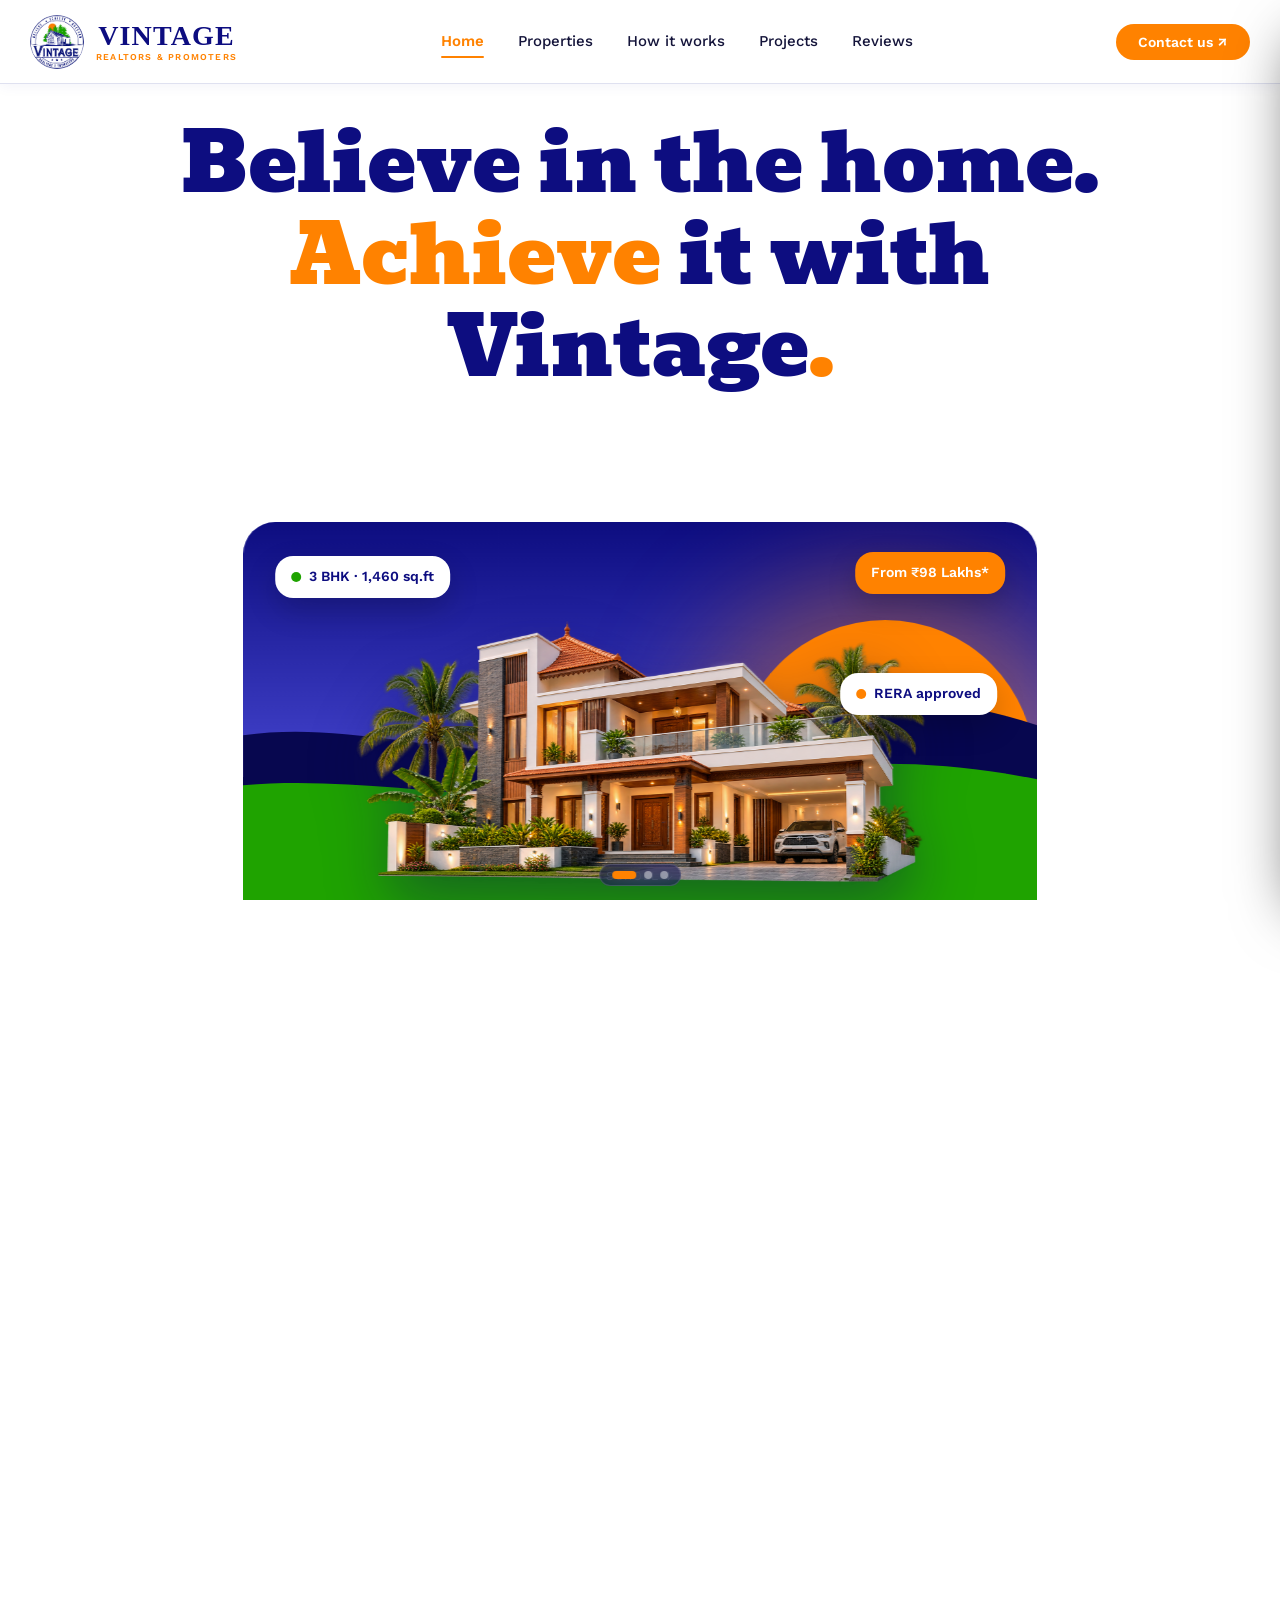
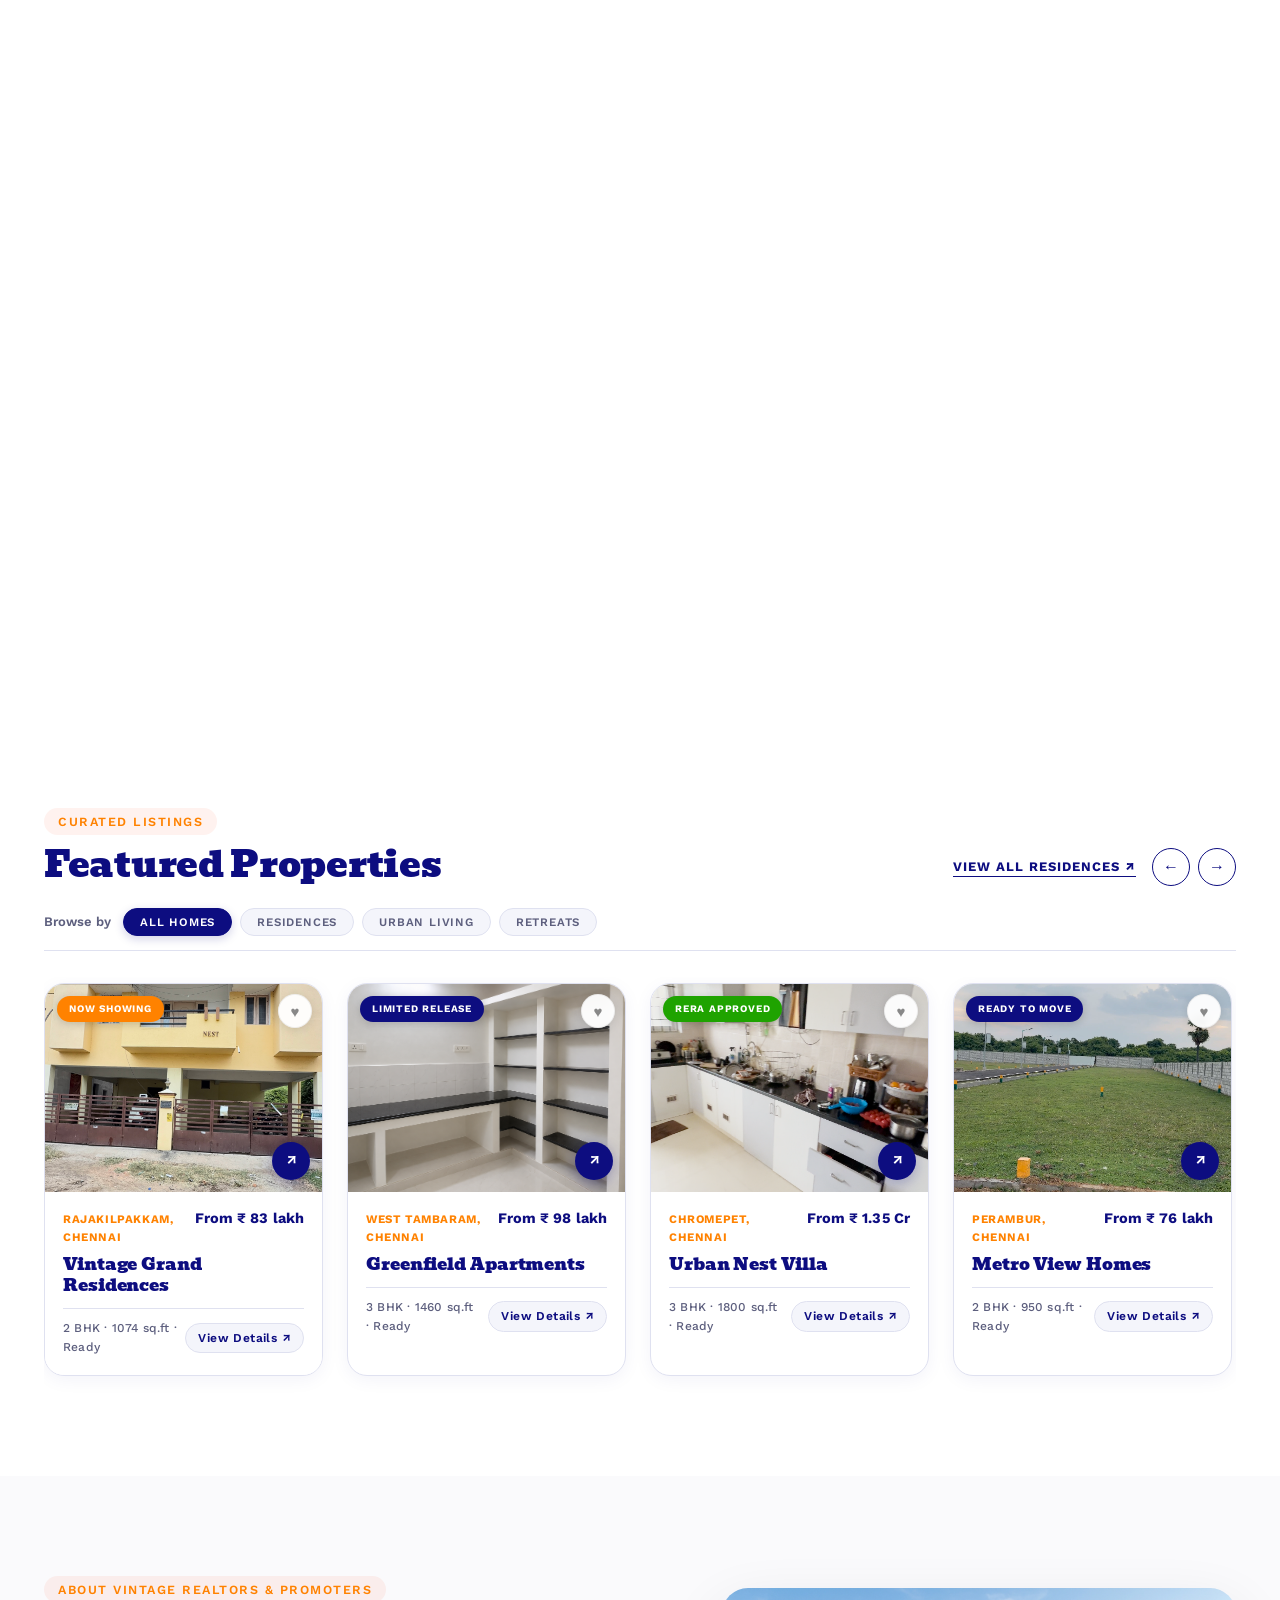
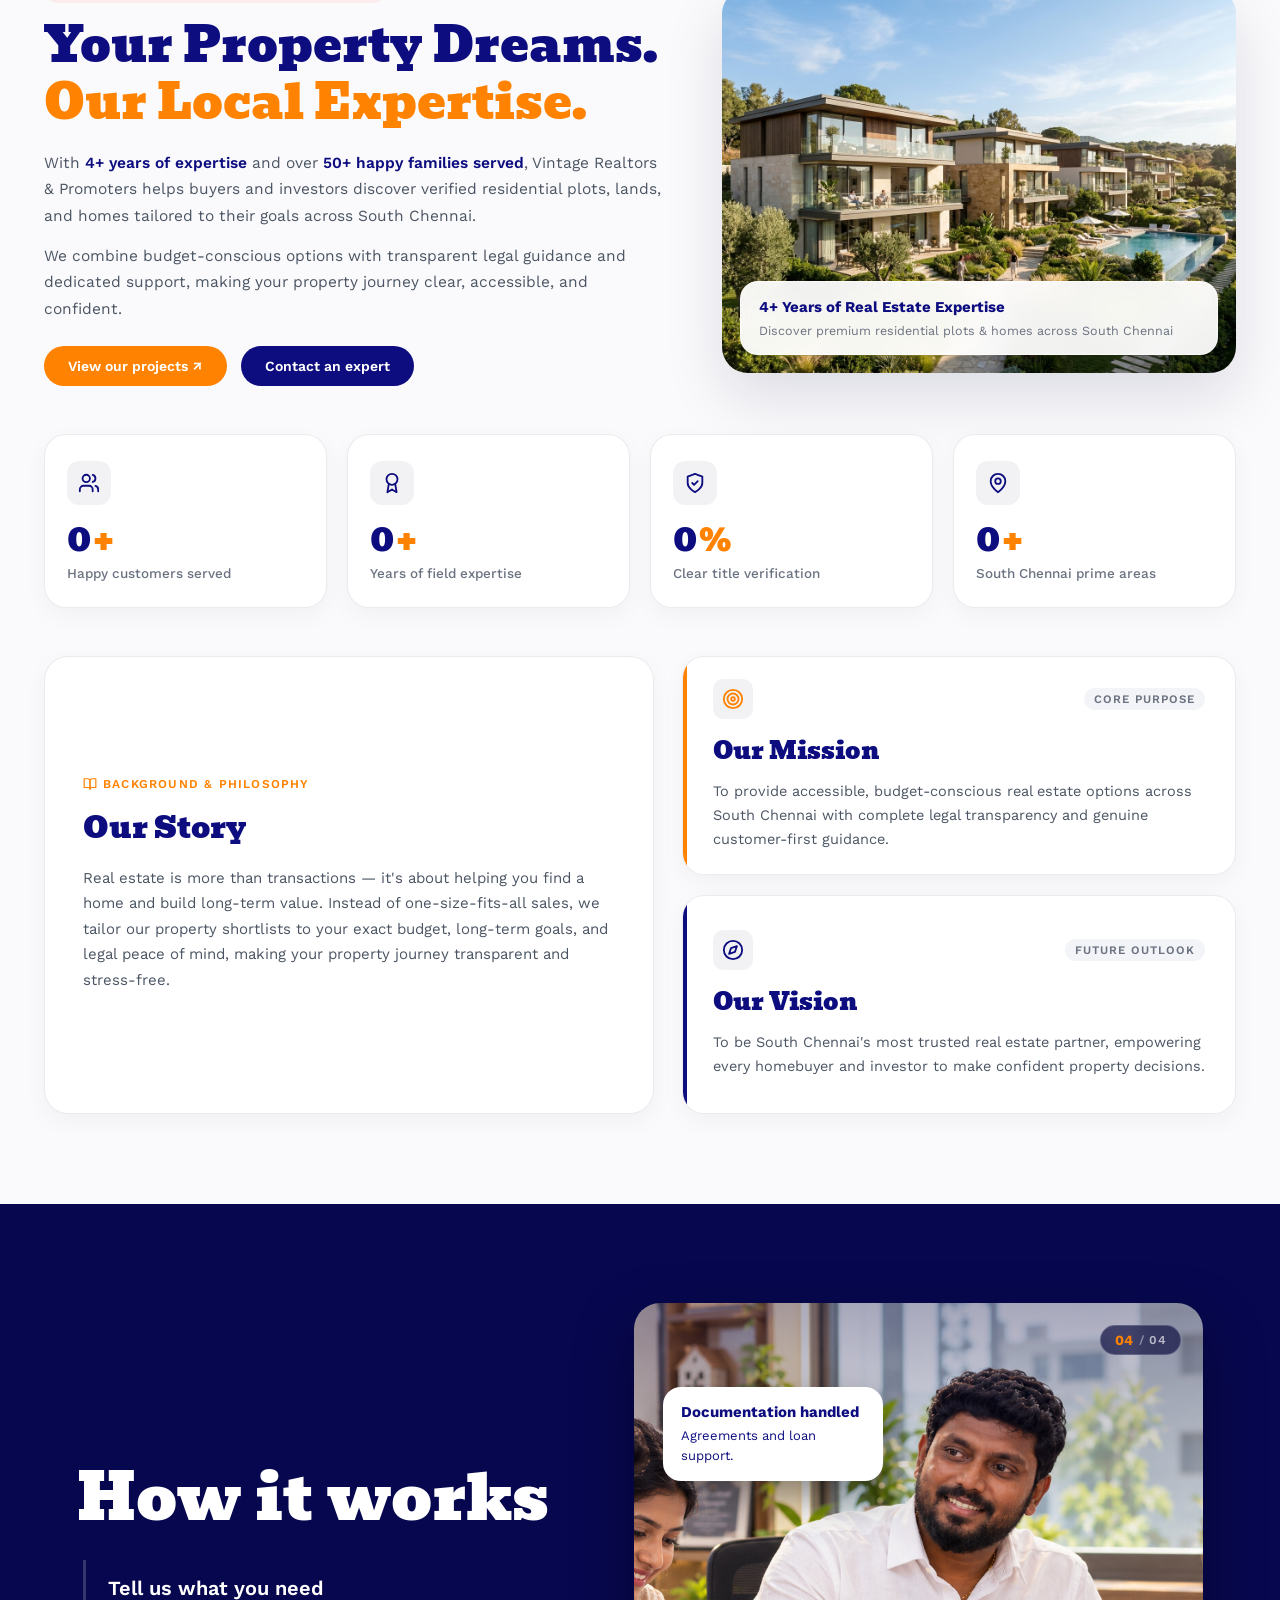
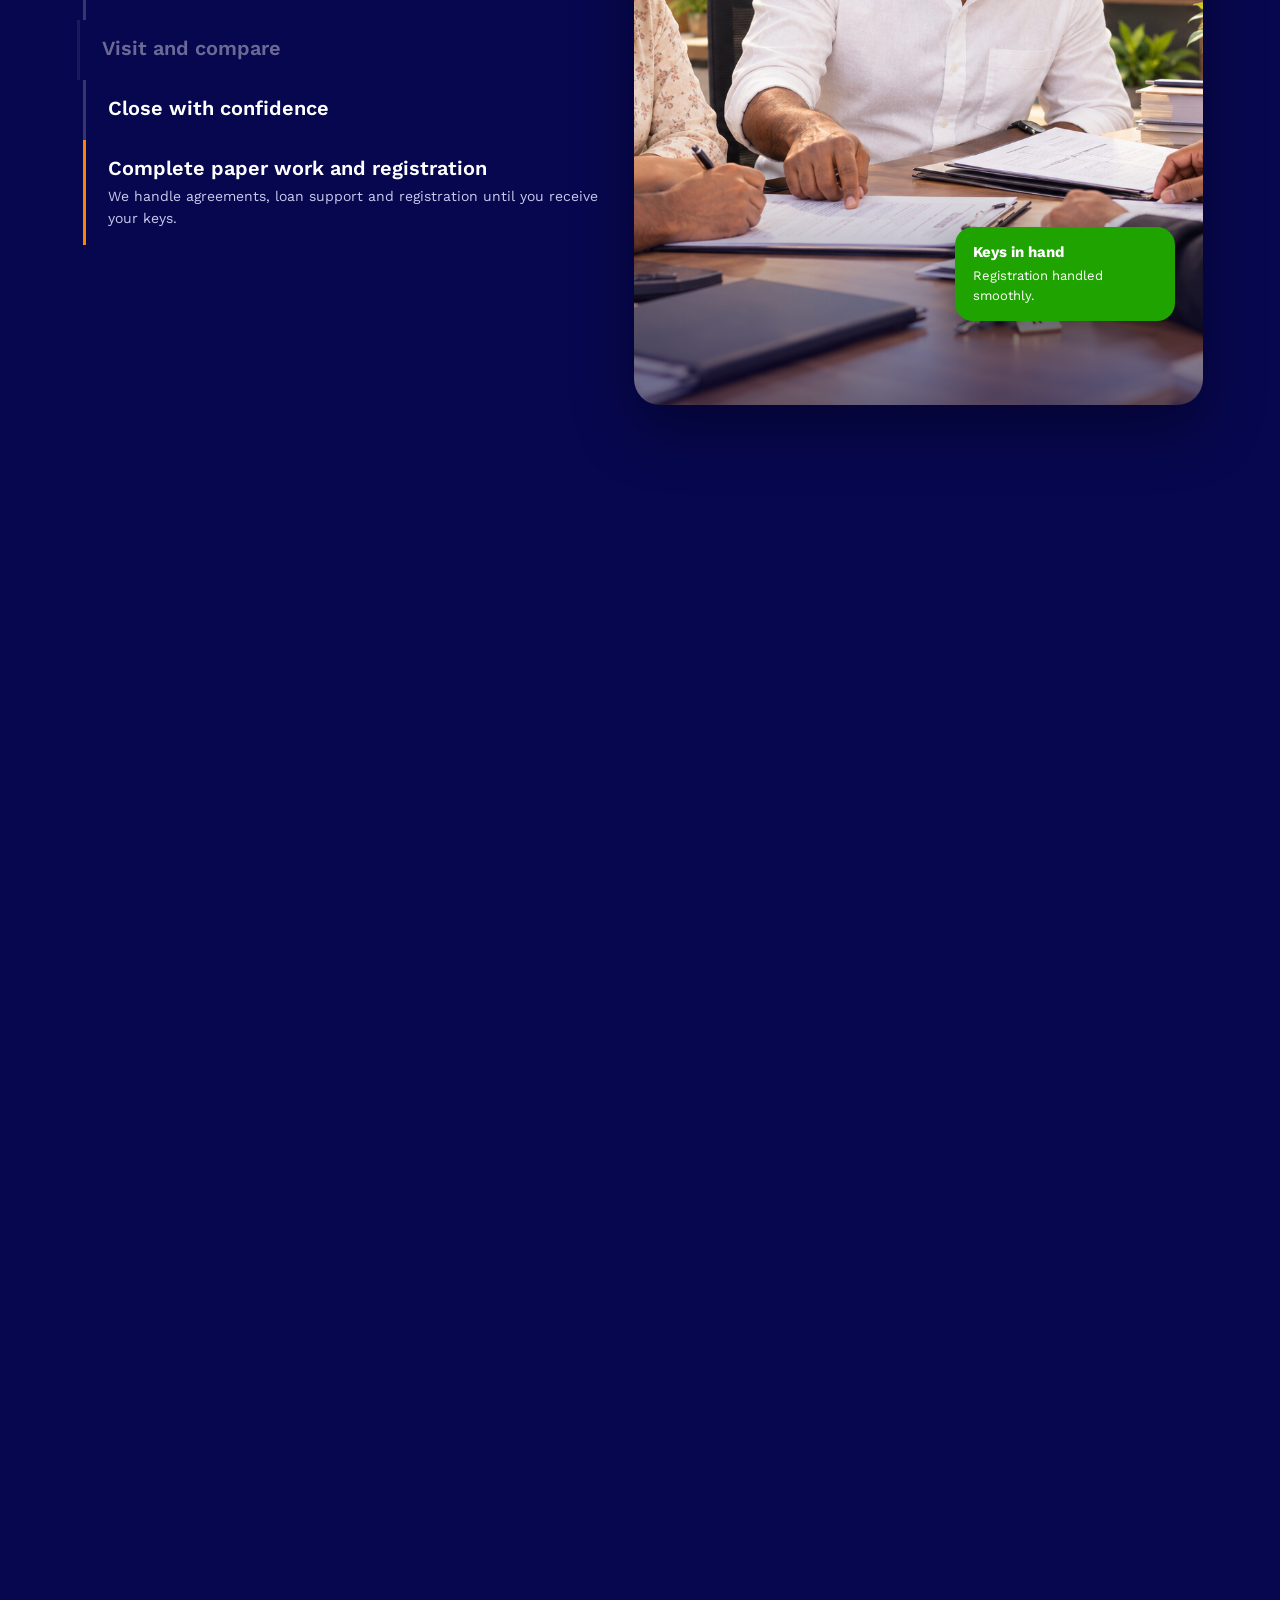
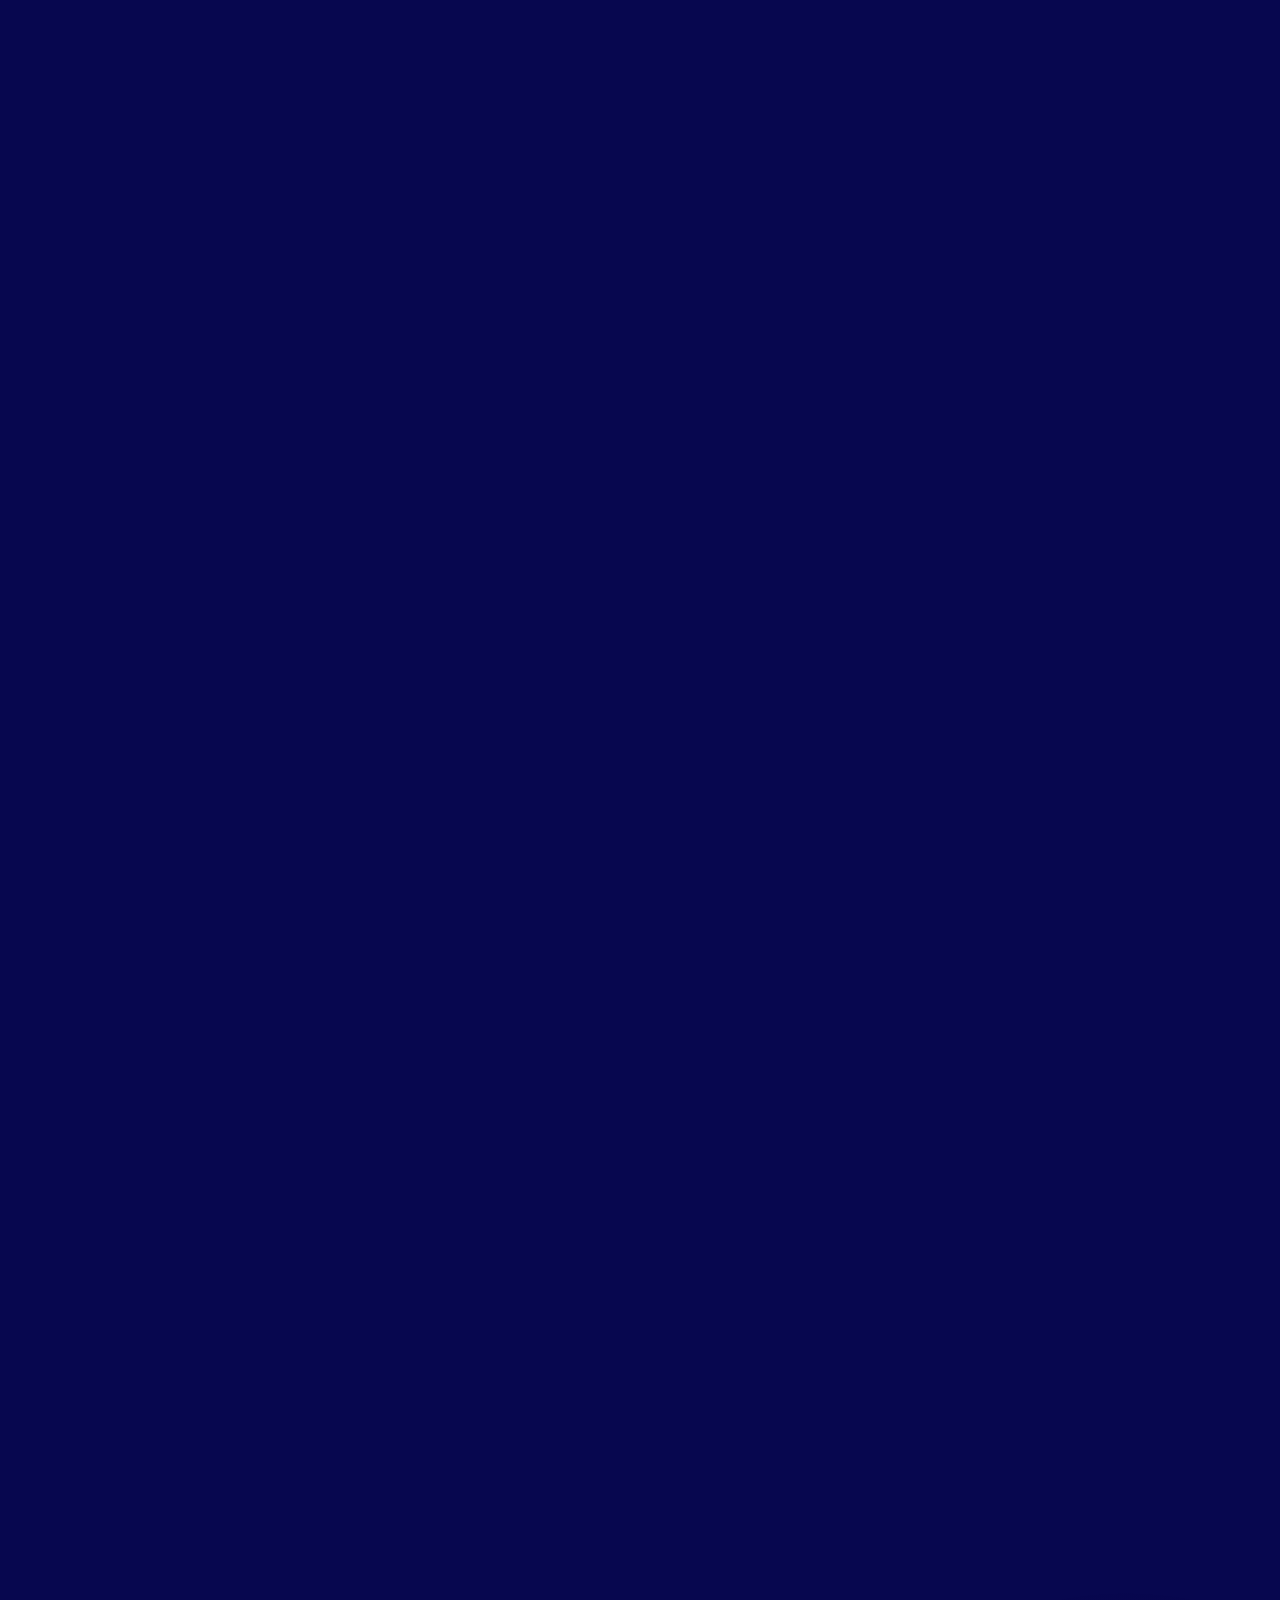
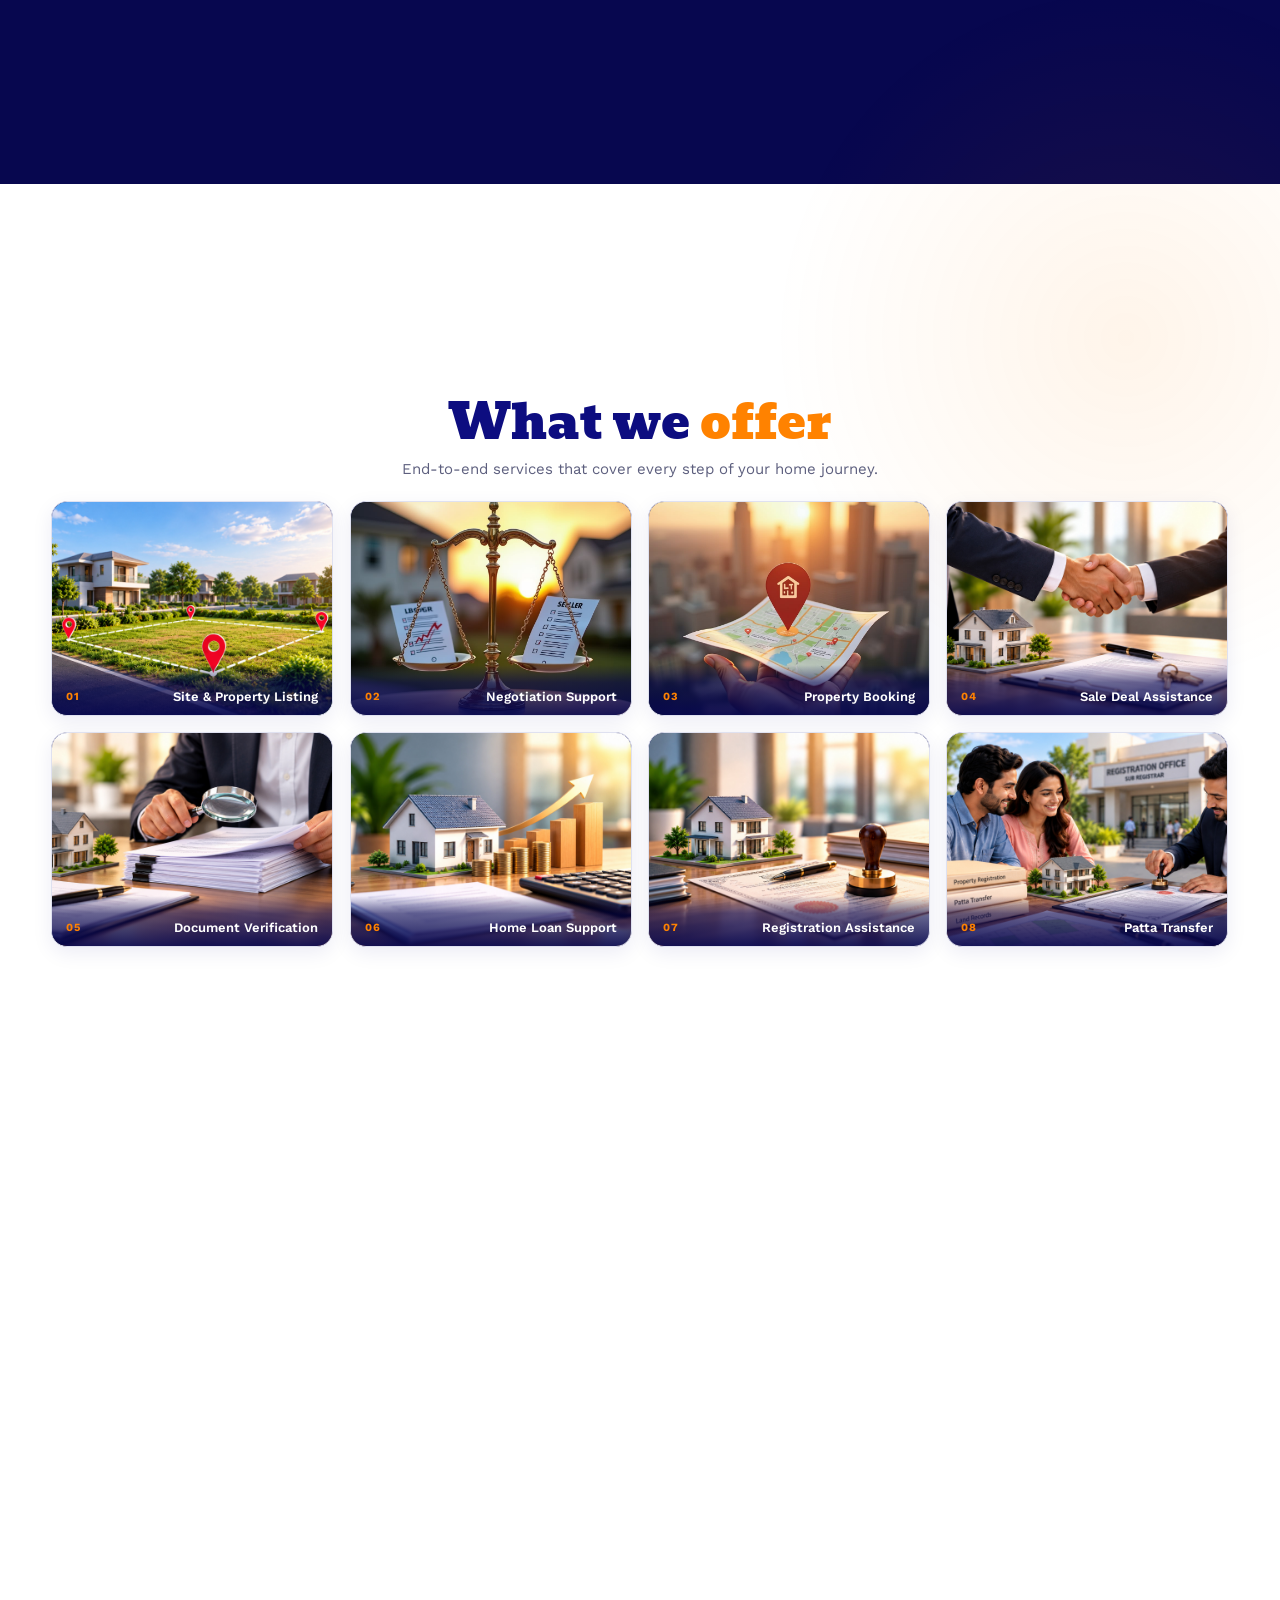
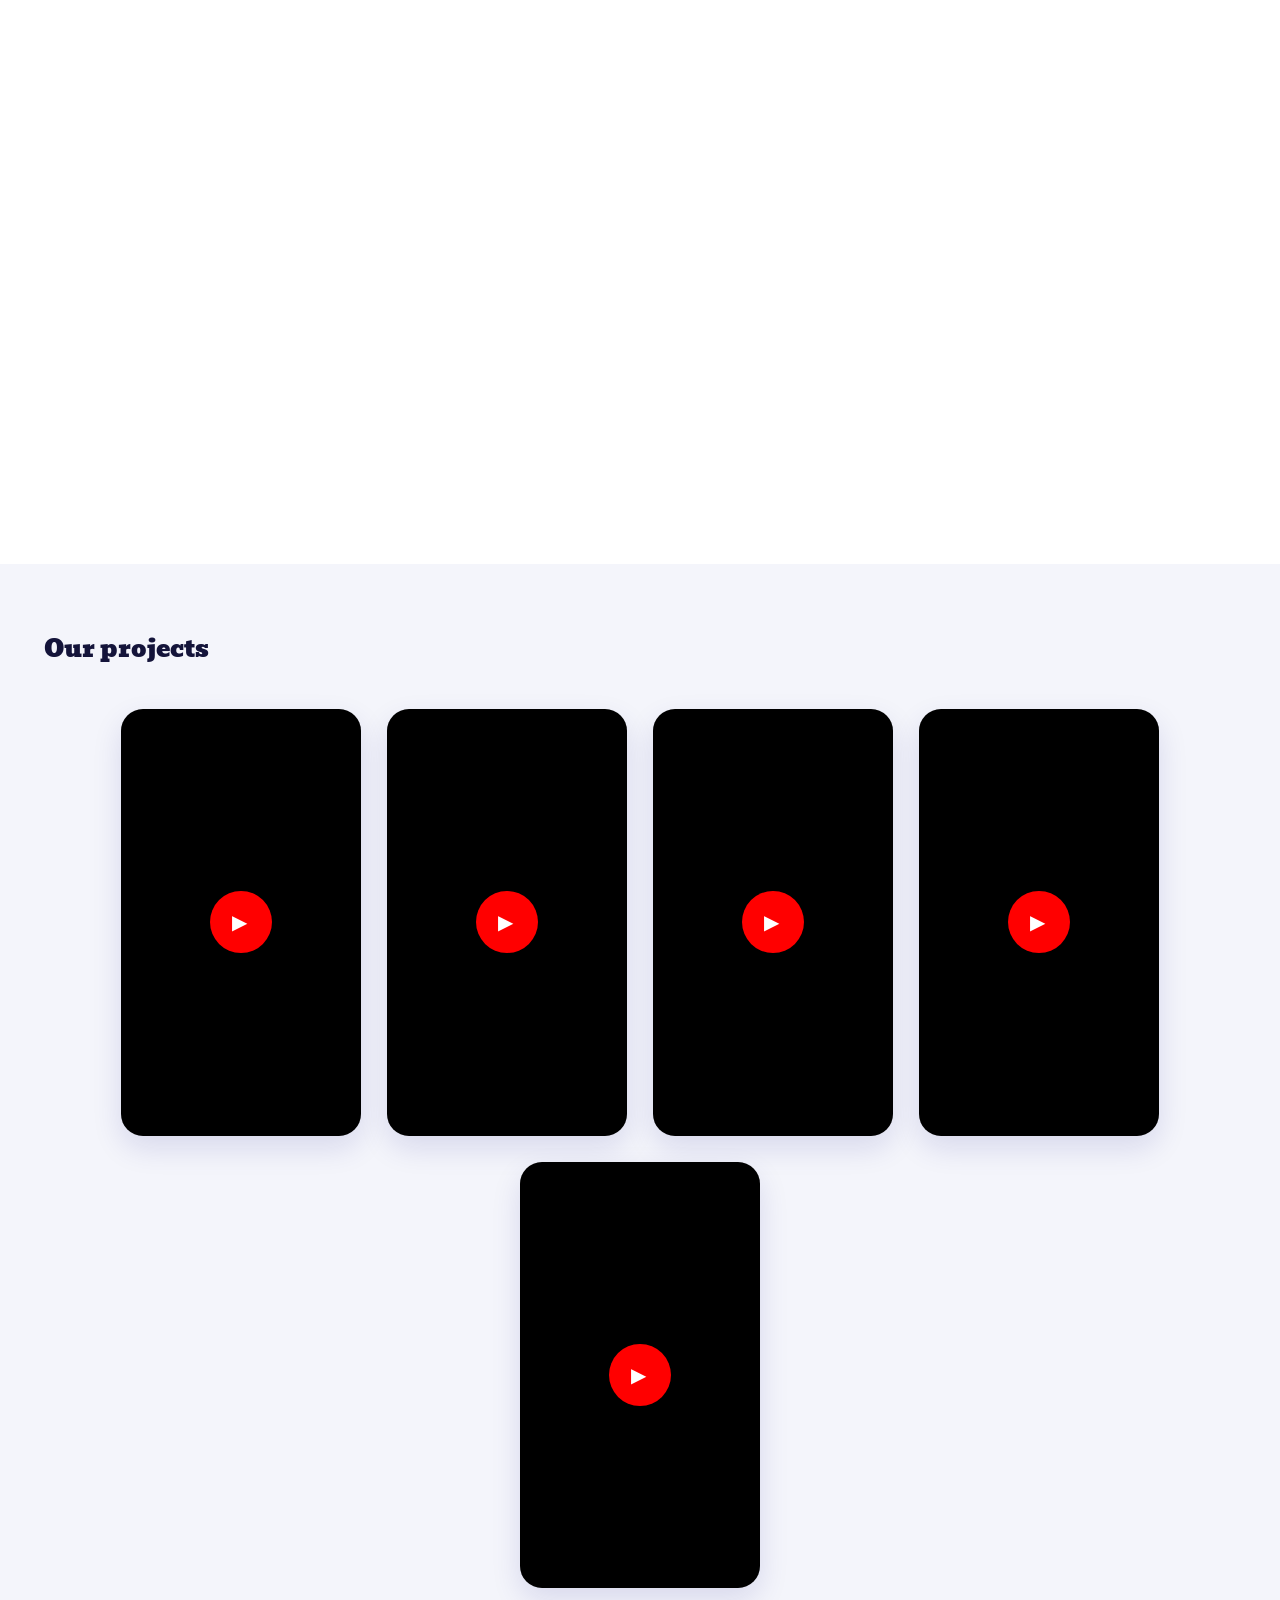
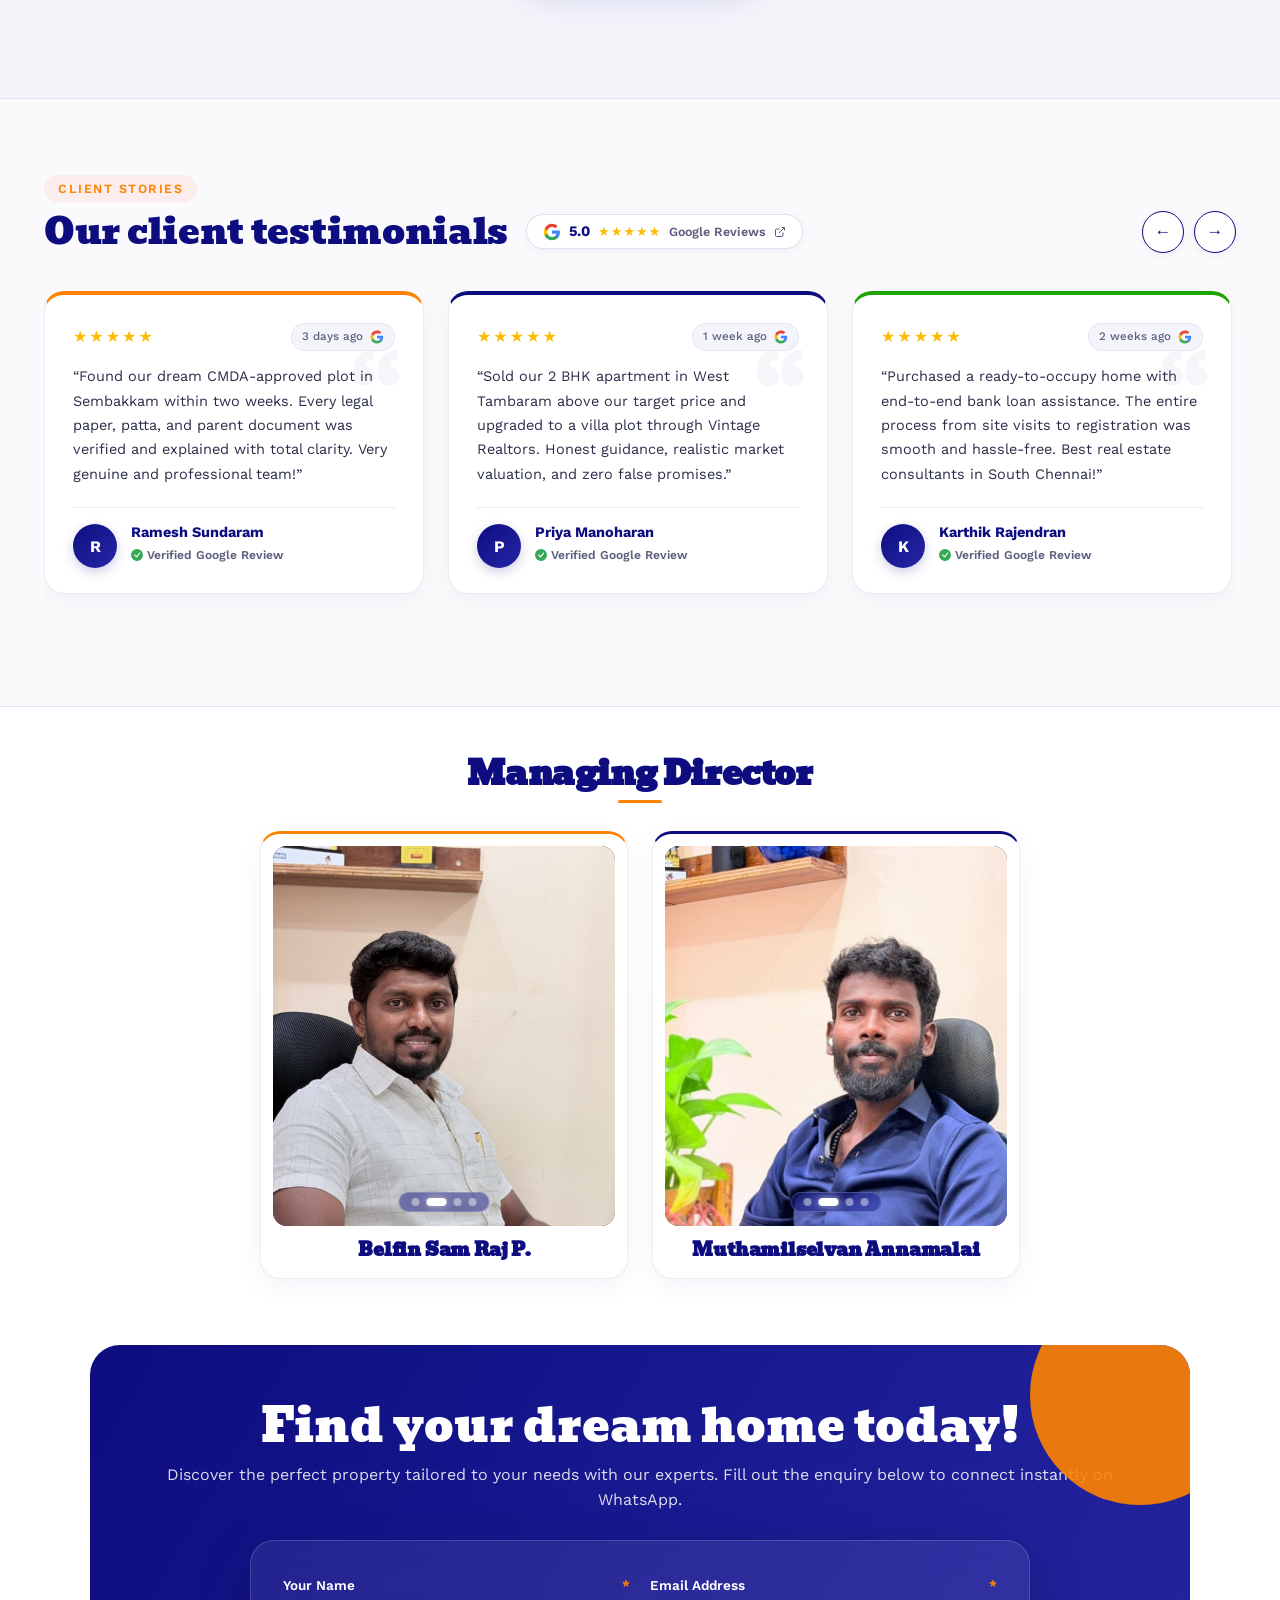
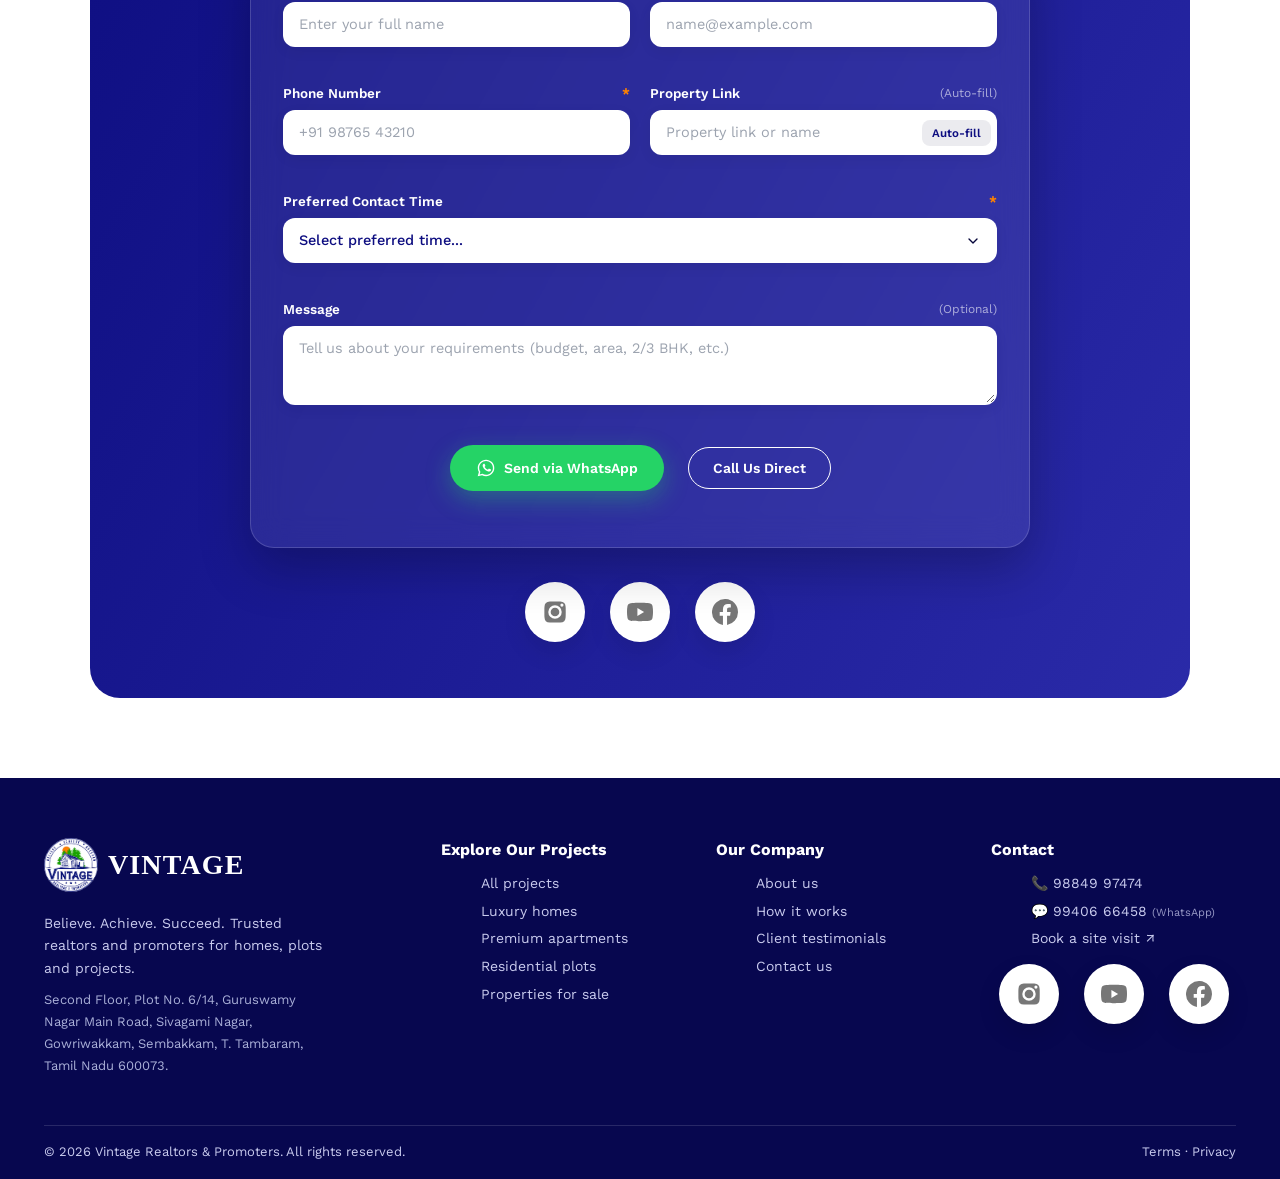
==== index.html @ 01dc5e3c "fix: add client testimonials section styling, project video handling, and dynamic property rendering" ====
<!DOCTYPE html>
<html lang="en">

<head>
  <meta charset="utf-8">
  <meta name="viewport" content="width=device-width, initial-scale=1">
  <title>Vintage Realtors & Promoters | Believe. Achieve. Succeed.</title>
  <link rel="icon" type="image/x-icon" href="./favicon.ico">
  <link rel="icon" type="image/png" sizes="32x32" href="./assets/main/favicon-32x32.png">
  <link rel="icon" type="image/jpeg" href="./assets/main/Logo.jpg">
  <link rel="apple-touch-icon" sizes="180x180" href="./assets/main/apple-touch-icon.png">
  <link href="https://fonts.googleapis.com/css2?family=Bevan&family=Playfair+Display:ital,wght@0,400;0,500;0,600;0,700;1,400&family=Work+Sans:wght@400;500;600;700&display=swap"
    rel="stylesheet">
  <link rel="stylesheet" href="./css/style.css">
</head>

<body>
  <header id="hd">
    <div class="nav">
      <a href="#top" class="brand"><img src="./assets/main/Logo.jpg"
          alt="Vintage logo"><span><b>Vintage</b><small>REALTORS
            &amp;
            PROMOTERS</small></span></a>
      <ul class="nav-links">
        <li><a href="#top" class="nav-link active">Home</a></li>
        <li><a href="#featured" class="nav-link">Properties</a></li>
        <li><a href="#how" class="nav-link">How it works</a></li>
        <li><a href="#projects" class="nav-link">Projects</a></li>
        <li><a href="#reviews" class="nav-link">Reviews</a></li>
      </ul>
      <div class="nav-actions">
        <a href="#contact" class="btn contact-btn">Contact us ↗</a>
        <button class="menu-btn" id="menuBtn" aria-label="Open navigation menu" aria-expanded="false">
          <span class="bar b1"></span>
          <span class="bar b2"></span>
          <span class="bar b3"></span>
        </button>
      </div>
    </div>
  </header>

  <!-- Navigation Drawer -->
  <div class="drawer-overlay" id="drawerOverlay" aria-hidden="true"></div>
  <aside class="drawer" id="drawer" role="dialog" aria-modal="true" aria-label="Navigation drawer" aria-hidden="true">
    <div class="drawer-header">
      <span class="drawer-title">Menu</span>
      <button class="drawer-close" id="drawerClose" aria-label="Close menu">✕</button>
    </div>
    <div class="drawer-body">
      <nav class="drawer-nav">
        <a href="#top" class="drawer-link">Home</a>
        <a href="#featured" class="drawer-link">Properties</a>
        <a href="#how" class="drawer-link">How it works</a>
        <a href="#projects" class="drawer-link">Projects</a>
        <a href="#reviews" class="drawer-link">Reviews</a>
      </nav>
      <div class="drawer-section">
        <small class="drawer-subtitle">SERVICES</small>
        <a href="#featured" class="drawer-sublink">Interior design</a>
        <a href="#featured" class="drawer-sublink">Home loans</a>
        <a href="#featured" class="drawer-sublink">Construction</a>
      </div>
      <div class="drawer-section">
        <small class="drawer-subtitle">CONTACT</small>
        <p class="drawer-info">+91 00000 00000</p>
        <p class="drawer-info">hello@yourdomain.com</p>
      </div>
      <a href="#contact" class="btn drawer-cta">Contact us ↗</a>
    </div>
  </aside>

  <main id="top">
    <!-- HERO: card expands on scroll -->
    <div class="hero" id="hero">
      <div class="stick">
        <div class="h-top" id="hTop">
          <h1 id="hTopTitle">Believe in the home. <span class="spring-dot">Achieve</span> it with Vintage<span
              class="spring-dot">.</span></h1>
        </div>
        <div class="frame" id="frame">
          <div class="sun" id="sun"></div>
          <svg class="scene" viewBox="0 0 1440 600" preserveAspectRatio="xMidYMax slice">
            <path fill="#07074f" d="M0 360C240 280 420 410 700 340s520-90 740 20V600H0z" />
            <path fill="#1fa300" d="M0 430C260 380 480 470 760 420s460-50 680 10V600H0z" />
          </svg>
          <div class="house" id="house">
            <img class="house-slide active" src="assets/main/hero home.png" alt="Vintage Modern Luxury Home"
              fetchpriority="high" decoding="async">
            <img class="house-slide" src="assets/main/hero home 2.png" alt="Vintage Executive Villa" loading="lazy"
              decoding="async">
            <img class="house-slide" src="assets/main/hero home 3.png" alt="Vintage Premium Estate" loading="lazy"
              decoding="async">
          </div>
          <div class="shade" id="shade"></div>
          <div class="chip" id="c1" style="left:4%;top:9%"><span class="chip-inner"><i></i>3 BHK · 1,460 sq.ft</span>
          </div>
          <div class="chip o" id="c2" style="right:4%;top:8%"><span class="chip-inner">From ₹98 Lakhs*</span></div>
          <div class="chip" id="c3" style="right:5%;top:40%"><span class="chip-inner"><i
                style="background:var(--orange)"></i>RERA approved</span></div>
          <div class="h-in" id="hIn">
            <div id="hInContent">
              <h2>Believe. Achieve. Succeed.</h2>
              <p>Verified properties, honest guidance and a team that stays with you till the keys are in your hand.</p>
            </div>
            <a class="btn" href="#featured">Explore properties</a> <a class="btn line" href="#contact">Book a site
              visit</a>
          </div>
          <div class="hero-dots" id="heroDots" aria-label="Hero home slides">
            <button class="hero-dot active" data-slide="0" aria-label="Slide 1"></button>
            <button class="hero-dot" data-slide="1" aria-label="Slide 2"></button>
            <button class="hero-dot" data-slide="2" aria-label="Slide 3"></button>
          </div>
          <div class="hint">SCROLL ↓</div>
        </div>
      </div>
    </div>



    <div id="rows"></div>

    <!-- WELCOME / ABOUT US -->
    <section class="welcome" id="about">
      <div class="wrap">
        <!-- ABOUT US & REAL ESTATE IMAGE -->
        <div class="wg">
          <div class="rv">
            <span class="welcome-tag">About Vintage Realtors &amp; Promoters</span>
            <h2>Your Property Dreams. <span>Our Local Expertise.</span></h2>
            <div class="welcome-text">
              <p>With <strong>4+ years of expertise</strong> and over <strong>50+ happy families served</strong>,
                Vintage Realtors &amp; Promoters helps buyers and investors discover verified residential plots, lands,
                and homes tailored to their goals across South Chennai.</p>
              <p>We combine budget-conscious options with transparent legal guidance and dedicated support, making your
                property journey clear, accessible, and confident.</p>
            </div>
            <div class="welcome-cta">
              <a class="btn" href="#projects">View our projects ↗</a>
              <a class="btn navy" href="#contact">Contact an expert</a>
            </div>
          </div>

          <div class="welcome-media">
            <div class="welcome-img-card">
              <img src="assets/main/about-us.jpg"
                alt="Modern luxury residential community by Vintage Realtors &amp; Promoters" loading="lazy"
                decoding="async">
              <div class="welcome-badge">
                <b>4+ Years of Real Estate Expertise</b>
                <span>Discover premium residential plots &amp; homes across South Chennai</span>
              </div>
            </div>
          </div>
        </div>

        <!-- STATS HIGHLIGHTS (Preserves data-n count-up animation) -->
        <div class="stg welcome-stats">
          <div class="st" tabindex="0">
            <div class="st-icon" aria-hidden="true">
              <svg viewBox="0 0 24 24" fill="none" stroke="currentColor" stroke-width="2" stroke-linecap="round"
                stroke-linejoin="round" width="22" height="22">
                <path d="M16 21v-2a4 4 0 0 0-4-4H6a4 4 0 0 0-4 4v2" />
                <circle cx="9" cy="7" r="4" />
                <path d="M22 21v-2a4 4 0 0 0-3-3.87" />
                <path d="M16 3.13a4 4 0 0 1 0 7.75" />
              </svg>
            </div>
            <strong><b data-n="50" style="font-weight:400">0</b><em>+</em></strong>
            <span>Happy customers served</span>
          </div>
          <div class="st" tabindex="0">
            <div class="st-icon" aria-hidden="true">
              <svg viewBox="0 0 24 24" fill="none" stroke="currentColor" stroke-width="2" stroke-linecap="round"
                stroke-linejoin="round" width="22" height="22">
                <circle cx="12" cy="8" r="6" />
                <path d="M15.477 12.89 17 22l-5-3-5 3 1.523-9.11" />
              </svg>
            </div>
            <strong><b data-n="4" style="font-weight:400">0</b><em>+</em></strong>
            <span>Years of field expertise</span>
          </div>
          <div class="st" tabindex="0">
            <div class="st-icon" aria-hidden="true">
              <svg viewBox="0 0 24 24" fill="none" stroke="currentColor" stroke-width="2" stroke-linecap="round"
                stroke-linejoin="round" width="22" height="22">
                <path d="M12 22s8-4 8-10V5l-8-3-8 3v7c0 6 8 10 8 10z" />
                <path d="m9 12 2 2 4-4" />
              </svg>
            </div>
            <strong><b data-n="100" style="font-weight:400">0</b><em>%</em></strong>
            <span>Clear title verification</span>
          </div>
          <div class="st" tabindex="0">
            <div class="st-icon" aria-hidden="true">
              <svg viewBox="0 0 24 24" fill="none" stroke="currentColor" stroke-width="2" stroke-linecap="round"
                stroke-linejoin="round" width="22" height="22">
                <path d="M20 10c0 6-8 12-8 12s-8-6-8-12a8 8 0 0 1 16 0Z" />
                <circle cx="12" cy="10" r="3" />
              </svg>
            </div>
            <strong><b data-n="25" style="font-weight:400">0</b><em>+</em></strong>
            <span>South Chennai prime areas</span>
          </div>
        </div>

        <!-- OUR STORY, OUR MISSION & OUR VISION -->
        <div class="welcome-grid-lower">
          <!-- OUR STORY -->
          <article class="welcome-story-card" tabindex="0">
            <div class="card-kicker">
              <svg class="kicker-svg" viewBox="0 0 24 24" fill="none" stroke="currentColor" stroke-width="2"
                stroke-linecap="round" stroke-linejoin="round" width="14" height="14" aria-hidden="true">
                <path d="M2 3h6a4 4 0 0 1 4 4v14a3 3 0 0 0-3-3H2z" />
                <path d="M22 3h-6a4 4 0 0 0-4 4v14a3 3 0 0 1 3-3h7z" />
              </svg>
              <span>Background &amp; Philosophy</span>
            </div>
            <h3>Our Story</h3>
            <p>Real estate is more than transactions — it's about helping you find a home and build long-term value.
              Instead of one-size-fits-all sales, we tailor our property shortlists to your exact budget, long-term
              goals, and legal peace of mind, making your property journey transparent and stress-free.</p>
          </article>

          <!-- MISSION & VISION -->
          <div class="welcome-mv-col">
            <!-- OUR MISSION -->
            <article class="mv-card mission" tabindex="0">
              <div class="mv-top">
                <span class="mv-icon" aria-hidden="true">
                  <svg viewBox="0 0 24 24" fill="none" stroke="currentColor" stroke-width="2" stroke-linecap="round"
                    stroke-linejoin="round" width="22" height="22">
                    <circle cx="12" cy="12" r="10" />
                    <circle cx="12" cy="12" r="6" />
                    <circle cx="12" cy="12" r="2" />
                  </svg>
                </span>
                <span class="mv-badge">Core Purpose</span>
              </div>
              <h3>Our Mission</h3>
              <p>To provide accessible, budget-conscious real estate options across South Chennai with complete legal
                transparency and genuine customer-first guidance.</p>
            </article>

            <!-- OUR VISION -->
            <article class="mv-card vision" tabindex="0">
              <div class="mv-top">
                <span class="mv-icon" aria-hidden="true">
                  <svg viewBox="0 0 24 24" fill="none" stroke="currentColor" stroke-width="2" stroke-linecap="round"
                    stroke-linejoin="round" width="22" height="22">
                    <circle cx="12" cy="12" r="10" />
                    <polygon points="16.24 7.76 14.12 14.12 7.76 16.24 9.88 9.88 16.24 7.76" />
                  </svg>
                </span>
                <span class="mv-badge">Future Outlook</span>
              </div>
              <h3>Our Vision</h3>
              <p>To be South Chennai's most trusted real estate partner, empowering every homebuyer and investor to make
                confident property decisions.</p>
            </article>
          </div>
        </div>
      </div>
    </section>

    <!-- PINNED HOW IT WORKS -->
    <div class="how" id="how">
      <div class="stick">
        <div>
          <h2>How it works</h2>
          <div class="steps-wrap" role="tablist" aria-label="How it works steps">
            <div class="step on" role="tab" tabindex="0" aria-selected="true" data-step="0">
              <h3>Tell us what you need</h3>
              <p>Share your budget, area and home type. We shortlist only verified, legally clear options.</p>
            </div>
            <div class="step" role="tab" tabindex="0" aria-selected="false" data-step="1">
              <h3>Visit and compare</h3>
              <p>Free site visits, honest comparisons and local price insight, so you decide with confidence.</p>
            </div>
            <div class="step" role="tab" tabindex="0" aria-selected="false" data-step="2">
              <h3>Close with confidence</h3>
              <p>Transparent pricing, booking support, and clear title verification to secure your deal.</p>
            </div>
            <div class="step" role="tab" tabindex="0" aria-selected="false" data-step="3">
              <h3>Complete paper work and registration</h3>
              <p>We handle agreements, loan support and registration until you receive your keys.</p>
            </div>
          </div>
        </div>
        <div class="bld" id="bld">
          <!-- Slide 0: Tell us what you need -->
          <div class="bld-slide on" data-slide="0">
            <img class="bld-img" src="./assets/How it works/Tell us what you need.jpg" alt="Tell us what you need"
              loading="eager" decoding="async">
            <div class="bld-shade"></div>
            <div class="fc" style="left:5%;top:12%"><b>Search smarter</b>Tell us your area and budget.</div>
            <div class="fc w" style="right:5%;bottom:12%"><b>100% Verified</b>Only clear title homes.</div>
          </div>
          <!-- Slide 1: Visit and compare -->
          <div class="bld-slide" data-slide="1">
            <img class="bld-img" src="./assets/How it works/Visit and compare.jpg" alt="Visit and compare"
              loading="lazy" decoding="async">
            <div class="bld-shade"></div>
            <div class="fc w" style="left:5%;top:12%"><b>Guided site visits</b>Free tours with local experts.</div>
            <div class="fc" style="right:5%;bottom:12%"><b>Honest comparison</b>Compare prices and amenities.</div>
          </div>
          <!-- Slide 2: Close with confidence -->
          <div class="bld-slide" data-slide="2">
            <img class="bld-img" src="./assets/How it works/Close with confidence.jpg" alt="Close with confidence"
              loading="lazy" decoding="async">
            <div class="bld-shade"></div>
            <div class="fc" style="left:5%;top:12%"><b>Clear title check</b>100% legal verification done.</div>
            <div class="fc w" style="right:5%;bottom:12%"><b>Transparent pricing</b>Zero hidden fees or surprises.</div>
          </div>
          <!-- Slide 3: Complete paper work and registration -->
          <div class="bld-slide" data-slide="3">
            <img class="bld-img" src="./assets/How it works/Complete paper work and registration.jpg"
              alt="Complete paperwork and registration" loading="lazy" decoding="async">
            <div class="bld-shade"></div>
            <div class="fc w" style="left:5%;top:12%"><b>Documentation handled</b>Agreements and loan support.</div>
            <div class="fc" style="right:5%;bottom:12%;background:var(--green)"><b>Keys in hand</b>Registration handled
              smoothly.</div>
          </div>
          <!-- Step Counter Badge -->
          <div class="bld-counter" aria-hidden="true">
            <span class="bld-current" id="bldCurrent">01</span>
            <span class="bld-sep">/</span>
            <span class="bld-total">04</span>
          </div>
        </div>
      </div>
    </div>

    <!-- OFFER (pinned scroll) -->
    <section class="offer" id="offerS">
      <div class="stick">
        <div class="ot" id="offerT">
          <h2>What we <span>offer</span></h2>
          <p>End-to-end services that cover every step of your home journey.</p>
        </div>
        <div class="og">
          <article class="oc" tabindex="0">
            <img src="assets/offers/1 Site_Property Listing.jpg" alt="Site &amp; Property Listing" loading="lazy"
              decoding="async">
            <div class="oc-bar">
              <span class="bar-num">01</span>
              <h3>Site &amp; Property Listing</h3>
            </div>
            <div class="oc-overlay">
              <div class="oc-top">
                <span class="oc-tag">Service 01</span>
                <span class="num">01</span>
              </div>
              <div class="oc-body">
                <h3>Site &amp; Property Listing</h3>
                <p>Verified residential and commercial property listings with clear documentation.</p>
              </div>
              <span class="oc-link">Enquire now ↗</span>
            </div>
          </article>

          <article class="oc" tabindex="0">
            <img src="assets/offers/2 Negotiation Seller and Buyer.jpg" alt="Negotiation Seller and Buyer"
              loading="lazy" decoding="async">
            <div class="oc-bar">
              <span class="bar-num">02</span>
              <h3>Negotiation Support</h3>
            </div>
            <div class="oc-overlay">
              <div class="oc-top">
                <span class="oc-tag">Service 02</span>
                <span class="num">02</span>
              </div>
              <div class="oc-body">
                <h3>Negotiation (Buyer &amp; Seller)</h3>
                <p>Fair, transparent mediation ensuring optimal market value and win-win deals for both parties.</p>
              </div>
              <span class="oc-link">Enquire now ↗</span>
            </div>
          </article>

          <article class="oc" tabindex="0">
            <img src="assets/offers/3 Property Booking.jpg" alt="Property Booking" loading="lazy" decoding="async">
            <div class="oc-bar">
              <span class="bar-num">03</span>
              <h3>Property Booking</h3>
            </div>
            <div class="oc-overlay">
              <div class="oc-top">
                <span class="oc-tag">Service 03</span>
                <span class="num">03</span>
              </div>
              <div class="oc-body">
                <h3>Property Booking</h3>
                <p>Smooth advance token booking, transparent payment schedules, and priority unit allotment.</p>
              </div>
              <span class="oc-link">Enquire now ↗</span>
            </div>
          </article>

          <article class="oc" tabindex="0">
            <img src="assets/offers/4 Sale Deal Assistance.jpg" alt="Sale Deal Assistance" loading="lazy"
              decoding="async">
            <div class="oc-bar">
              <span class="bar-num">04</span>
              <h3>Sale Deal Assistance</h3>
            </div>
            <div class="oc-overlay">
              <div class="oc-top">
                <span class="oc-tag">Service 04</span>
                <span class="num">04</span>
              </div>
              <div class="oc-body">
                <h3>Sale Deal Assistance</h3>
                <p>Complete agreement drafting, milestone tracking, and dedicated guidance until final closure.</p>
              </div>
              <span class="oc-link">Enquire now ↗</span>
            </div>
          </article>

          <article class="oc" tabindex="0">
            <img src="assets/offers/5 Document Verification.jpg" alt="Document Verification" loading="lazy"
              decoding="async">
            <div class="oc-bar">
              <span class="bar-num">05</span>
              <h3>Document Verification</h3>
            </div>
            <div class="oc-overlay">
              <div class="oc-top">
                <span class="oc-tag">Service 05</span>
                <span class="num">05</span>
              </div>
              <div class="oc-body">
                <h3>Document Verification</h3>
                <p>Thorough legal vetting of parent documents, encumbrance certificates, and title clearances.</p>
              </div>
              <span class="oc-link">Enquire now ↗</span>
            </div>
          </article>

          <article class="oc" tabindex="0">
            <img src="assets/offers/6 Home Loan.jpg" alt="Home Loan" loading="lazy" decoding="async">
            <div class="oc-bar">
              <span class="bar-num">06</span>
              <h3>Home Loan Support</h3>
            </div>
            <div class="oc-overlay">
              <div class="oc-top">
                <span class="oc-tag">Service 06</span>
                <span class="num">06</span>
              </div>
              <div class="oc-body">
                <h3>Home Loan Support</h3>
                <p>Quick doorstep sanctioning with leading banks at competitive interest rates and minimal paperwork.
                </p>
              </div>
              <span class="oc-link">Enquire now ↗</span>
            </div>
          </article>

          <article class="oc" tabindex="0">
            <img src="assets/offers/7 Registration Process Assistance.jpg" alt="Registration Process Assistance"
              loading="lazy" decoding="async">
            <div class="oc-bar">
              <span class="bar-num">07</span>
              <h3>Registration Assistance</h3>
            </div>
            <div class="oc-overlay">
              <div class="oc-top">
                <span class="oc-tag">Service 07</span>
                <span class="num">07</span>
              </div>
              <div class="oc-body">
                <h3>Registration Assistance</h3>
                <p>Full sub-registrar office coordination, slot booking, stamp duty guidance, and on-site support.</p>
              </div>
              <span class="oc-link">Enquire now ↗</span>
            </div>
          </article>

          <article class="oc" tabindex="0">
            <img src="assets/offers/8 Patta Transfer.jpg" alt="Patta Transfer" loading="lazy" decoding="async">
            <div class="oc-bar">
              <span class="bar-num">08</span>
              <h3>Patta Transfer</h3>
            </div>
            <div class="oc-overlay">
              <div class="oc-top">
                <span class="oc-tag">Service 08</span>
                <span class="num">08</span>
              </div>
              <div class="oc-body">
                <h3>Patta Transfer</h3>
                <p>End-to-end municipal revenue record updates and swift Patta name transfer into your name.</p>
              </div>
              <span class="oc-link">Enquire now ↗</span>
            </div>
          </article>
        </div>
      </div>
    </section>

    <!-- HORIZONTAL PROJECTS -->
    <section class="hz" id="projects" data-channel-id="UCPUhZW4C322AlGa2xT1Kvpg"
      data-channel-handle="@DreamHomesByVintage" data-api-key="" data-videos-api="">
      <div class="wrap">
        <div class="rh">
          <h2>Our projects</h2>
          <div>
            <button class="ar" data-t="hrow" data-d="-1" aria-label="Previous project">←</button>
            <button class="ar" data-t="hrow" data-d="1" aria-label="Next project">→</button>
          </div>
        </div>
      </div>
      <div class="hwrap">
        <div class="hrow" id="hrow">
          <a href="https://www.youtube.com/watch?v=pAA-Olu-ASU" data-yt="pAA-Olu-ASU" class="pj"
            style="--yt:url('https://i.ytimg.com/vi/pAA-Olu-ASU/hq720.jpg')"
            aria-label="Play Family &amp; Future video">
            <button class="play" aria-hidden="true" tabindex="-1">▶</button>
          </a>
          <a href="https://www.youtube.com/watch?v=kLUfwc-KSPs" data-yt="kLUfwc-KSPs" class="pj"
            style="--yt:url('https://i.ytimg.com/vi/kLUfwc-KSPs/hq720.jpg')" aria-label="Play Sithalapakkam flat video">
            <button class="play" aria-hidden="true" tabindex="-1">▶</button>
          </a>
          <a href="https://www.youtube.com/watch?v=mY8FxLLH-Tc" data-yt="mY8FxLLH-Tc" class="pj"
            style="--yt:url('https://i.ytimg.com/vi/mY8FxLLH-Tc/hq720.jpg')" aria-label="Play Madambakkam flat video">
            <button class="play" aria-hidden="true" tabindex="-1">▶</button>
          </a>
          <a href="https://www.youtube.com/watch?v=GQfatPNbdf8" data-yt="GQfatPNbdf8" class="pj"
            style="--yt:url('https://i.ytimg.com/vi/GQfatPNbdf8/hq720.jpg')" aria-label="Play Madambakkam tour video">
            <button class="play" aria-hidden="true" tabindex="-1">▶</button>
          </a>
          <a href="https://www.youtube.com/watch?v=-8_XgPVXVVQ" data-yt="-8_XgPVXVVQ" class="pj"
            style="--yt:url('https://i.ytimg.com/vi/-8_XgPVXVVQ/hq720.jpg')" aria-label="Play S.Kolathur flat video">
            <button class="play" aria-hidden="true" tabindex="-1">▶</button>
          </a>
        </div>
      </div>
    </section>

    <section class="tm" id="reviews" data-place-name="Vintage Realtors &amp; Promoters" data-place-id="" data-api-key="" data-reviews-api="">
      <div class="wrap">
        <div class="rh">
          <div class="rh-left">
            <span class="welcome-tag" style="margin-bottom:8px">Client Stories</span>
            <div class="rh-title-row">
              <h2>Our client testimonials</h2>
              <a class="google-rating-badge"
                href="https://www.google.com/search?q=Vintage+Realtors+%26+Promoters+Chennai+Reviews" target="_blank"
                rel="noopener noreferrer" title="View Vintage Realtors &amp; Promoters on Google Reviews">
                <svg class="g-icon" viewBox="0 0 24 24" width="18" height="18" aria-hidden="true">
                  <path fill="#4285F4"
                    d="M22.56 12.25c0-.78-.07-1.53-.2-2.25H12v4.26h5.92c-.26 1.37-1.04 2.53-2.21 3.31v2.77h3.57c2.08-1.92 3.28-4.74 3.28-8.09z" />
                  <path fill="#34A853"
                    d="M12 23c2.97 0 5.46-.98 7.28-2.66l-3.57-2.77c-.98.66-2.23 1.06-3.71 1.06-2.86 0-5.29-1.93-6.16-4.53H2.18v2.84C3.99 20.53 7.7 23 12 23z" />
                  <path fill="#FBBC05"
                    d="M5.84 14.09c-.22-.66-.35-1.36-.35-2.09s.13-1.43.35-2.09V7.06H2.18C1.43 8.55 1 10.22 1 12s.43 3.45 1.18 4.94l2.85-2.22.81-.63z" />
                  <path fill="#EA4335"
                    d="M12 5.38c1.62 0 3.06.56 4.21 1.64l3.15-3.15C17.45 2.09 14.97 1 12 1 7.7 1 3.99 3.47 2.18 7.06l3.66 2.84c.87-2.6 3.3-4.52 6.16-4.52z" />
                </svg>
                <span class="g-score">5.0</span>
                <span class="g-stars">★★★★★</span>
                <span class="g-label">Google Reviews</span>
                <svg class="g-ext" viewBox="0 0 24 24" width="12" height="12" fill="none" stroke="currentColor"
                  stroke-width="2" aria-hidden="true">
                  <path d="M18 13v6a2 2 0 0 1-2 2H5a2 2 0 0 1-2-2V8a2 2 0 0 1 2-2h6M15 3h6v6M10 14L21 3" />
                </svg>
              </a>
            </div>
          </div>
          <div class="nav-arrows">
            <button class="ar" data-t="tt" data-d="-1" aria-label="Previous reviews">←</button>
            <button class="ar" data-t="tt" data-d="1" aria-label="Next reviews">→</button>
          </div>
        </div>
        <div class="track" id="tt"></div>
      </div>
    </section>

    <section class="team ins" id="team">
      <div class="wrap">
        <div class="team-heading-wrap">
          <h2 class="team-single-heading">Managing Director</h2>
        </div>

        <div class="directors-grid">
          <!-- Profile 1 -->
          <div class="director-group">
            <div class="director-carousel" aria-label="Managing Director photo carousel">
              <div class="carousel-track">
                <img src="assets/How%20it%20works/director1%20belfinsamraj%201.jpg" alt="Belfin Sam Raj P."
                  class="carousel-slide active" loading="lazy">
                <img src="assets/How%20it%20works/director1%20belfinsamraj%202.jpg" alt="Belfin Sam Raj P."
                  class="carousel-slide" loading="lazy">
                <img src="assets/How%20it%20works/director1%20belfinsamraj%203.jpg" alt="Belfin Sam Raj P."
                  class="carousel-slide" loading="lazy">
                <img src="assets/How%20it%20works/director1%20belfinsamraj%204.jpg" alt="Belfin Sam Raj P."
                  class="carousel-slide" loading="lazy">
              </div>
              <a href="https://www.instagram.com/belfin_sam_raj/" target="_blank" rel="noopener noreferrer"
                class="director-ig-link" aria-label="Instagram Profile">
                <svg viewBox="0 0 24 24" fill="currentColor" width="20" height="20" aria-hidden="true">
                  <path
                    d="M12 2.163c3.204 0 3.584.012 4.85.07 3.252.148 4.771 1.691 4.919 4.919.058 1.265.069 1.645.069 4.849 0 3.205-.012 3.584-.069 4.849-.149 3.225-1.664 4.771-4.919 4.919-1.266.058-1.644.07-4.85.07-3.204 0-3.584-.012-4.849-.07-3.26-.149-4.771-1.699-4.919-4.92-.058-1.265-.07-1.644-.07-4.849 0-3.204.013-3.583.07-4.849.149-3.227 1.664-4.771 4.919-4.919 1.266-.057 1.645-.069 4.849-.069zm0-2.163c-3.259 0-3.667.014-4.947.072-4.358.2-6.78 2.618-6.98 6.98-.059 1.281-.073 1.689-.073 4.948 0 3.259.014 3.668.072 4.948.2 4.358 2.618 6.78 6.98 6.98 1.281.058 1.689.072 4.948.072 3.259 0 3.668-.014 4.948-.072 4.354-.2 6.782-2.618 6.979-6.98.059-1.28.073-1.689.073-4.948 0-3.259-.014-3.667-.072-4.947-.196-4.354-2.617-6.78-6.979-6.98-1.281-.059-1.69-.073-4.949-.073zm0 5.838c-3.403 0-6.162 2.759-6.162 6.162s2.759 6.163 6.162 6.163 6.162-2.759 6.162-6.163c0-3.403-2.759-6.162-6.162-6.162zm0 10.162c-2.209 0-4-1.79-4-4 0-2.209 1.791-4 4-4s4 1.791 4 4c0 2.21-1.791 4-4 4zm6.406-11.845c-.796 0-1.441.645-1.441 1.44s.645 1.44 1.441 1.44c.795 0 1.439-.645 1.439-1.44s-.644-1.44-1.439-1.44z" />
                </svg>
              </a>
              <div class="carousel-dots">
                <span class="c-dot active" data-index="0" aria-label="Photo 1"></span>
                <span class="c-dot" data-index="1" aria-label="Photo 2"></span>
                <span class="c-dot" data-index="2" aria-label="Photo 3"></span>
                <span class="c-dot" data-index="3" aria-label="Photo 4"></span>
              </div>
            </div>
            <h3 class="director-name">Belfin Sam Raj P.</h3>
          </div>

          <!-- Profile 2 -->
          <div class="director-group">
            <div class="director-carousel" aria-label="Managing Director photo carousel">
              <div class="carousel-track">
                <img src="assets/How%20it%20works/director2%20muthamil%201.jpg" alt="Muthamilselvan Annamalai"
                  class="carousel-slide active" loading="lazy">
                <img src="assets/How%20it%20works/director2%20muthamil%202.jpg" alt="Muthamilselvan Annamalai"
                  class="carousel-slide" loading="lazy">
                <img src="assets/How%20it%20works/director2%20muthamil%203.jpg" alt="Muthamilselvan Annamalai"
                  class="carousel-slide" loading="lazy">
                <img src="assets/How%20it%20works/director2%20muthamil%204.jpeg" alt="Muthamilselvan Annamalai"
                  class="carousel-slide" loading="lazy">
              </div>
              <a href="https://www.instagram.com/muthamilselvan_annamalai/" target="_blank" rel="noopener noreferrer"
                class="director-ig-link" aria-label="Instagram Profile">
                <svg viewBox="0 0 24 24" fill="currentColor" width="20" height="20" aria-hidden="true">
                  <path
                    d="M12 2.163c3.204 0 3.584.012 4.85.07 3.252.148 4.771 1.691 4.919 4.919.058 1.265.069 1.645.069 4.849 0 3.205-.012 3.584-.069 4.849-.149 3.225-1.664 4.771-4.919 4.919-1.266.058-1.644.07-4.85.07-3.204 0-3.584-.012-4.849-.07-3.26-.149-4.771-1.699-4.919-4.92-.058-1.265-.07-1.644-.07-4.849 0-3.204.013-3.583.07-4.849.149-3.227 1.664-4.771 4.919-4.919 1.266-.057 1.645-.069 4.849-.069zm0-2.163c-3.259 0-3.667.014-4.947.072-4.358.2-6.78 2.618-6.98 6.98-.059 1.281-.073 1.689-.073 4.948 0 3.259.014 3.668.072 4.948.2 4.358 2.618 6.78 6.98 6.98 1.281.058 1.689.072 4.948.072 3.259 0 3.668-.014 4.948-.072 4.354-.2 6.782-2.618 6.979-6.98.059-1.28.073-1.689.073-4.948 0-3.259-.014-3.667-.072-4.947-.196-4.354-2.617-6.78-6.979-6.98-1.281-.059-1.69-.073-4.949-.073zm0 5.838c-3.403 0-6.162 2.759-6.162 6.162s2.759 6.163 6.162 6.163 6.162-2.759 6.162-6.163c0-3.403-2.759-6.162-6.162-6.162zm0 10.162c-2.209 0-4-1.79-4-4 0-2.209 1.791-4 4-4s4 1.791 4 4c0 2.21-1.791 4-4 4zm6.406-11.845c-.796 0-1.441.645-1.441 1.44s.645 1.44 1.441 1.44c.795 0 1.439-.645 1.439-1.44s-.644-1.44-1.439-1.44z" />
                </svg>
              </a>
              <div class="carousel-dots">
                <span class="c-dot active" data-index="0" aria-label="Photo 1"></span>
                <span class="c-dot" data-index="1" aria-label="Photo 2"></span>
                <span class="c-dot" data-index="2" aria-label="Photo 3"></span>
                <span class="c-dot" data-index="3" aria-label="Photo 4"></span>
              </div>
            </div>
            <h3 class="director-name">Muthamilselvan Annamalai</h3>
          </div>
        </div>
      </div>
    </section>


    <div class="wrap">
      <div class="cta rv" id="contact">
        <h2>Find your dream home today!</h2>
        <p>Discover the perfect property tailored to your needs with our experts. Fill out the enquiry below to connect
          instantly on WhatsApp.</p>

        <!-- ENQUIRY FORM -->
        <form class="enquiry-form" id="enquiryForm" data-whatsapp="910000000000" novalidate>
          <div class="form-grid">
            <!-- Name -->
            <div class="form-group">
              <label for="enqName">Your Name <span class="req">*</span></label>
              <input type="text" id="enqName" name="name" placeholder="Enter your full name" required
                autocomplete="name">
              <span class="form-err" id="enqNameErr"></span>
            </div>

            <!-- Email -->
            <div class="form-group">
              <label for="enqEmail">Email Address <span class="req">*</span></label>
              <input type="email" id="enqEmail" name="email" placeholder="name@example.com" required
                autocomplete="email">
              <span class="form-err" id="enqEmailErr"></span>
            </div>

            <!-- Phone Number -->
            <div class="form-group">
              <label for="enqPhone">Phone Number <span class="req">*</span></label>
              <input type="tel" id="enqPhone" name="phone" placeholder="+91 98765 43210" required autocomplete="tel">
              <span class="form-err" id="enqPhoneErr"></span>
            </div>

            <!-- Property Link -->
            <div class="form-group">
              <label for="enqPropLink">Property Link <span class="opt">(Auto-fill)</span></label>
              <div class="input-with-btn">
                <input type="text" id="enqPropLink" name="property_link" placeholder="Property link or name"
                  autocomplete="off">
                <button type="button" class="btn-autofill" id="enqAutoFillBtn" title="Auto-fill current property URL"
                  aria-label="Auto-fill current property URL">Auto-fill</button>
              </div>
              <span class="form-err" id="enqPropLinkErr"></span>
            </div>

            <!-- Preferred Contact Time -->
            <div class="form-group form-group-full">
              <label for="enqTime">Preferred Contact Time <span class="req">*</span></label>
              <select id="enqTime" name="preferred_time" required>
                <option value="" disabled selected>Select preferred time...</option>
                <option value="Anytime (Immediate)">Anytime (Immediate)</option>
                <option value="Morning (9:00 AM – 12:00 PM)">Morning (9:00 AM – 12:00 PM)</option>
                <option value="Afternoon (12:00 PM – 4:00 PM)">Afternoon (12:00 PM – 4:00 PM)</option>
                <option value="Evening (4:00 PM – 8:00 PM)">Evening (4:00 PM – 8:00 PM)</option>
                <option value="Weekend (Saturday / Sunday)">Weekend (Saturday / Sunday)</option>
              </select>
              <span class="form-err" id="enqTimeErr"></span>
            </div>

            <!-- Message -->
            <div class="form-group form-group-full">
              <label for="enqMsg">Message <span class="opt">(Optional)</span></label>
              <textarea id="enqMsg" name="message" rows="3"
                placeholder="Tell us about your requirements (budget, area, 2/3 BHK, etc.)"></textarea>
              <span class="form-err" id="enqMsgErr"></span>
            </div>
          </div>

          <!-- Form Actions -->
          <div class="form-actions">
            <button type="submit" class="btn enq-btn-send" id="enqSubmitBtn">
              <svg class="wa-icon" viewBox="0 0 24 24" width="20" height="20" fill="currentColor" aria-hidden="true">
                <path
                  d="M12.04 2C6.58 2 2.13 6.45 2.13 11.91C2.13 13.66 2.59 15.36 3.45 16.86L2.05 22L7.3 20.62C8.75 21.41 10.38 21.83 12.04 21.83C17.5 21.83 21.95 17.38 21.95 11.92C21.95 9.27 20.92 6.78 19.05 4.91C17.18 3.03 14.69 2 12.04 2M12.05 3.67C14.25 3.67 16.31 4.53 17.87 6.09C19.42 7.65 20.28 9.72 20.28 11.92C20.28 16.46 16.58 20.15 12.04 20.15C10.56 20.15 9.11 19.76 7.85 19L7.55 18.83L4.43 19.65L5.26 16.61L5.06 16.29C4.24 15 3.8 13.47 3.8 11.91C3.81 7.37 7.5 3.67 12.05 3.67M9.53 7.03C9.36 7.03 9.09 7.09 8.87 7.33C8.65 7.57 8.02 8.16 8.02 9.36C8.02 10.56 8.9 11.71 9.02 11.88C9.14 12.05 10.76 14.54 13.23 15.61C13.82 15.86 14.28 16.02 14.64 16.13C15.23 16.32 15.77 16.29 16.2 16.23C16.68 16.16 17.68 15.63 17.88 15.05C18.09 14.47 18.09 13.98 18.03 13.87C17.96 13.77 17.8 13.71 17.54 13.58C17.29 13.46 16.04 12.84 15.81 12.76C15.58 12.67 15.41 12.63 15.24 12.88C15.07 13.14 14.59 13.71 14.45 13.88C14.3 14.05 14.16 14.07 13.91 13.94C13.65 13.82 12.83 13.55 11.85 12.68C11.09 12 10.57 11.16 10.42 10.91C10.28 10.66 10.41 10.52 10.54 10.39C10.65 10.28 10.79 10.1 10.92 9.95C11.05 9.8 11.09 9.69 11.18 9.52C11.26 9.35 11.22 9.21 11.16 9.08C11.09 8.96 10.61 7.78 10.41 7.29C10.21 6.81 10.01 6.88 9.85 6.87C9.7 6.87 9.53 6.87 9.53 7.03Z" />
              </svg>
              <span>Send via WhatsApp</span>
            </button>
            <a class="btn line" href="tel:+910000000000">Call Us Direct</a>
          </div>
          <div class="form-status" id="enqFormStatus" role="status" aria-live="polite"></div>
        </form>

        <ul class="social">
          <li class="ig" style="--i:#833ab4; --j:#fd1d1d; --k:#fcb045">
            <a href="https://www.instagram.com/vintagerealtorsandpromoters/?hl=en" target="_blank" rel="noopener"
              aria-label="Instagram">
              <svg viewBox="0 0 24 24">
                <path
                  d="M12 2.2c3.2 0 3.6 0 4.9.1 3.3.1 4.8 1.7 4.9 4.9.1 1.3.1 1.6.1 4.8s0 3.6-.1 4.8c-.1 3.2-1.7 4.8-4.9 4.9-1.3.1-1.6.1-4.9.1-3.2 0-3.6 0-4.8-.1-3.3-.1-4.8-1.7-4.9-4.9-.1-1.3-.1-1.6-.1-4.8s0-3.6.1-4.8C2.4 4 4 2.4 7.2 2.3 8.4 2.2 8.8 2.2 12 2.2zm0 3.6a6.2 6.2 0 1 0 0 12.4 6.2 6.2 0 0 0 0-12.4zm0 10.2a4 4 0 1 1 0-8 4 4 0 0 1 0 8zm6.4-11.8a1.4 1.4 0 1 0 0 2.9 1.4 1.4 0 0 0 0-2.9z" />
              </svg>
              <span class="title">Instagram</span>
            </a>
          </li>
          <li style="--i:#ff0000; --j:#b80000">
            <a href="https://www.youtube.com/@DreamHomesByVintage" target="_blank" rel="noopener" aria-label="YouTube">
              <svg viewBox="0 0 24 24">
                <path
                  d="M23.5 6.2a3 3 0 0 0-2.1-2.1C19.5 3.5 12 3.5 12 3.5s-7.5 0-9.4.6A3 3 0 0 0 .5 6.2 31.3 31.3 0 0 0 0 12a31.3 31.3 0 0 0 .5 5.8 3 3 0 0 0 2.1 2.1c1.9.6 9.4.6 9.4.6s7.5 0 9.4-.6a3 3 0 0 0 2.1-2.1A31.3 31.3 0 0 0 24 12a31.3 31.3 0 0 0-.5-5.8zM9.6 15.6V8.4L15.8 12l-6.2 3.6z" />
              </svg>
              <span class="title">YouTube</span>
            </a>
          </li>
          <li style="--i:#1877f2; --j:#0a58d4">
            <a href="https://www.facebook.com/profile.php?id=61572916246679" target="_blank" rel="noopener"
              aria-label="Facebook">
              <svg viewBox="0 0 24 24">
                <path
                  d="M24 12a12 12 0 1 0-13.9 11.9v-8.4h-3V12h3V9.4c0-3 1.8-4.7 4.6-4.7 1.3 0 2.7.2 2.7.2v3h-1.5c-1.5 0-2 .9-2 1.9V12h3.3l-.5 3.5h-2.8v8.4A12 12 0 0 0 24 12z" />
              </svg>
              <span class="title">Facebook</span>
            </a>
          </li>
        </ul>
      </div>
    </div>
  </main>

  <footer>
    <div class="wrap">
      <div class="fg">
        <div class="fg-col fg-brand">
          <a href="#top" class="brand" style="color:#fff"><img src="./assets/main/Logo.jpg"
              alt="Vintage Realtors &amp; Promoters logo"><span><b>Vintage</b></span></a>
          <p class="fg-about">Believe. Achieve. Succeed. Trusted realtors and promoters for homes, plots and projects.
          </p>
          <address class="fg-address">Second Floor, Plot No. 6/14, Guruswamy Nagar Main Road, Sivagami Nagar,
            Gowriwakkam, Sembakkam, T. Tambaram, Tamil Nadu 600073.</address>
        </div>
        <div class="fg-col">
          <h4>Explore Our Projects</h4>
          <ul>
            <li><a href="#projects">All projects</a></li>
            <li><a href="#projects">Luxury homes</a></li>
            <li><a href="#projects">Premium apartments</a></li>
            <li><a href="#projects">Residential plots</a></li>
            <li><a href="#featured">Properties for sale</a></li>
          </ul>
        </div>
        <div class="fg-col">
          <h4>Our Company</h4>
          <ul>
            <li><a href="#about">About us</a></li>
            <li><a href="#how">How it works</a></li>
            <li><a href="#reviews">Client testimonials</a></li>
            <li><a href="#contact">Contact us</a></li>
          </ul>
        </div>
        <div class="fg-col">
          <h4>Contact</h4>
          <ul class="fg-contact">
            <li><a href="tel:+919884997474">📞 98849 97474</a></li>
            <li><a href="https://wa.me/919940666458" target="_blank" rel="noopener">💬 99406 66458
                <small>(WhatsApp)</small></a></li>
            <li><a href="#contact">Book a site visit ↗</a></li>
          </ul>
          <ul class="social fg-social">
            <li class="ig" style="--i:#833ab4; --j:#fd1d1d; --k:#fcb045">
              <a href="https://www.instagram.com/vintagerealtorsandpromoters/?hl=en" target="_blank" rel="noopener"
                aria-label="Instagram">
                <svg viewBox="0 0 24 24">
                  <path
                    d="M12 2.2c3.2 0 3.6 0 4.9.1 3.3.1 4.8 1.7 4.9 4.9.1 1.3.1 1.6.1 4.8s0 3.6-.1 4.8c-.1 3.2-1.7 4.8-4.9 4.9-1.3.1-1.6.1-4.9.1-3.2 0-3.6 0-4.8-.1-3.3-.1-4.8-1.7-4.9-4.9-.1-1.3-.1-1.6-.1-4.8s0-3.6.1-4.8C2.4 4 4 2.4 7.2 2.3 8.4 2.2 8.8 2.2 12 2.2zm0 3.6a6.2 6.2 0 1 0 0 12.4 6.2 6.2 0 0 0 0-12.4zm0 10.2a4 4 0 1 1 0-8 4 4 0 0 1 0 8zm6.4-11.8a1.4 1.4 0 1 0 0 2.9 1.4 1.4 0 0 0 0-2.9z" />
                </svg>
                <span class="title">Instagram</span>
              </a>
            </li>
            <li style="--i:#ff0000; --j:#b80000">
              <a href="https://www.youtube.com/@DreamHomesByVintage" target="_blank" rel="noopener"
                aria-label="YouTube">
                <svg viewBox="0 0 24 24">
                  <path
                    d="M23.5 6.2a3 3 0 0 0-2.1-2.1C19.5 3.5 12 3.5 12 3.5s-7.5 0-9.4.6A3 3 0 0 0 .5 6.2 31.3 31.3 0 0 0 0 12a31.3 31.3 0 0 0 .5 5.8 3 3 0 0 0 2.1 2.1c1.9.6 9.4.6 9.4.6s7.5 0 9.4-.6a3 3 0 0 0 2.1-2.1A31.3 31.3 0 0 0 24 12a31.3 31.3 0 0 0-.5-5.8zM9.6 15.6V8.4L15.8 12l-6.2 3.6z" />
                </svg>
                <span class="title">YouTube</span>
              </a>
            </li>
            <li style="--i:#1877f2; --j:#0a58d4">
              <a href="https://www.facebook.com/profile.php?id=61572916246679" target="_blank" rel="noopener"
                aria-label="Facebook">
                <svg viewBox="0 0 24 24">
                  <path
                    d="M24 12a12 12 0 1 0-13.9 11.9v-8.4h-3V12h3V9.4c0-3 1.8-4.7 4.6-4.7 1.3 0 2.7.2 2.7.2v3h-1.5c-1.5 0-2 .9-2 1.9V12h3.3l-.5 3.5h-2.8v8.4A12 12 0 0 0 24 12z" />
                </svg>
                <span class="title">Facebook</span>
              </a>
            </li>
          </ul>
        </div>
      </div>
      <div class="fb"><span>© 2026 Vintage Realtors &amp; Promoters. All rights reserved.</span><span>Terms ·
          Privacy</span></div>
    </div>
  </footer>

  <div class="vmodal" id="vmodal" role="dialog" aria-modal="true" aria-label="Project video">
    <div class="vbox">
      <button class="vclose" id="vclose" aria-label="Close video">✕</button>
      <iframe id="vframe" title="Vintage project video"
        allow="accelerometer; autoplay; clipboard-write; encrypted-media; gyroscope; picture-in-picture" allowfullscreen
        referrerpolicy="strict-origin-when-cross-origin"></iframe>
    </div>
  </div>
  <script src="./js/script.js"></script>
</body>

</html>
---- css/style.css ----
:root {
      --navy: #0d0d80;
      --navy-d: #07074f;
      --orange: #ff8200;
      --green: #1fa300;
      --paper: #f4f5fb;
      --ink: #14143a;
      --mute: #5d5f7e;
      --line: #dfe1f0;
      --bar: var(--navy);
    }

    * {
      box-sizing: border-box;
      margin: 0
    }

    html {
      scroll-behavior: smooth;
      scroll-padding-top: 112px
    }

    body {
      font-family: 'Work Sans', system-ui, sans-serif;
      color: var(--ink);
      background: #fff;
      line-height: 1.55;
      overflow-x: hidden
    }

    h1,
    h2,
    h3,
    .bv {
      font-family: 'Bevan', Georgia, serif;
      font-weight: 400;
      line-height: 1.12
    }

    a {
      color: inherit;
      text-decoration: none
    }

    .wrap {
      max-width: 1240px;
      margin: auto;
      padding: 0 24px
    }

    :focus-visible {
      outline: 3px solid var(--orange);
      outline-offset: 3px
    }

    .btn {
      display: inline-block;
      border: 0;
      cursor: pointer;
      font: 600 14px 'Work Sans';
      padding: 12px 24px;
      border-radius: 40px;
      background: var(--orange);
      color: #fff;
      transition: transform .2s, background .2s
    }

    .btn:hover {
      background: #e87500;
      transform: translateY(-2px)
    }

    .btn.navy {
      background: var(--navy)
    }

    .btn.line {
      background: none;
      border: 1.5px solid currentColor
    }

    /* header */
    header#hd {
      position: fixed;
      top: 0;
      left: 0;
      right: 0;
      height: 84px;
      border-radius: 0;
      background: #ffffff;
      border-bottom: 1px solid var(--line);
      box-shadow: 0 2px 14px rgba(13, 13, 128, 0.05);
      z-index: 60;
      display: flex;
      align-items: center;
      justify-content: center;
      padding: 0 20px;
      transition: height .3s, background .3s, box-shadow .3s;
    }

    header#hd.solid {
      box-shadow: 0 4px 20px rgba(13, 13, 128, 0.1);
    }

    .nav {
      width: 100%;
      max-width: 1240px;
      display: flex;
      align-items: center;
      justify-content: space-between;
      height: 100%;
      padding: 0 10px;
      gap: 20px;
    }

    .brand {
      background: transparent;
      border-radius: 0;
      border: none;
      padding: 0;
      display: flex;
      align-items: center;
      gap: 12px;
      text-decoration: none;
      flex-shrink: 0;
    }

    .brand img {
      width: 54px;
      height: 54px;
      border-radius: 50%;
      object-fit: cover;
    }

    .brand b {
      font-family: 'Copperplate Gothic Bold', 'Copperplate Condensed Bold', 'Copperplate-CondensedBold', 'Copperplate', 'Copperplate Cond Bold';
      font-stretch: condensed;
      text-transform: uppercase;
      font-size: 28px;
      color: var(--navy);
      line-height: 1;
      display: block;
      text-align: center;
      letter-spacing: 0.04em;
    }

    .brand small {
      display: block;
      font: 600 9px 'Work Sans';
      letter-spacing: 1.2px;
      color: var(--orange);
      margin-top: 2px;
    }

    .nav-links {
      display: flex;
      gap: 6px;
      list-style: none;
      align-items: center;
      margin: 0;
      padding: 0;
    }

    .nav-link {
      color: var(--ink);
      font-size: 15px;
      font-weight: 500;
      text-decoration: none;
      padding: 8px 14px;
      border-radius: 0;
      background: transparent;
      transition: color .2s;
      white-space: nowrap;
      position: relative;
    }

    .nav-link:hover {
      color: var(--orange);
      background: transparent;
    }

    .nav-link.active {
      color: var(--orange);
      background: transparent;
      font-weight: 600;
    }

    .nav-link.active::after {
      content: '';
      position: absolute;
      bottom: 0;
      left: 14px;
      right: 14px;
      height: 2px;
      background: var(--orange);
      border-radius: 2px;
    }

    .nav-actions {
      display: flex;
      align-items: center;
      gap: 12px;
      flex-shrink: 0;
    }

    .contact-btn {
      background: var(--orange);
      color: #fff;
      padding: 10px 22px;
      border-radius: 40px;
      font-weight: 600;
      font-size: 14px;
      display: inline-flex;
      align-items: center;
      gap: 6px;
      text-decoration: none;
      white-space: nowrap;
      transition: transform .2s, background .2s;
    }

    .contact-btn:hover {
      background: #e87500;
      transform: translateY(-1px);
    }

    .menu-btn {
      width: 44px;
      height: 44px;
      border-radius: 0;
      background: transparent;
      border: none;
      display: none;
      flex-direction: column;
      align-items: center;
      justify-content: center;
      gap: 5px;
      cursor: pointer;
      padding: 0;
      transition: opacity .2s;
    }

    .menu-btn:hover {
      background: transparent;
      opacity: 0.75;
    }

    .menu-btn .bar {
      display: block;
      height: 2.5px;
      background: var(--navy);
      border-radius: 1px;
      transition: width .2s;
    }

    .menu-btn .b1 {
      width: 22px;
    }

    .menu-btn .b2 {
      width: 14px;
    }

    .menu-btn .b3 {
      width: 18px;
    }

    /* drawer */
    .drawer-overlay {
      position: fixed;
      inset: 0;
      background: rgba(5, 5, 58, 0.65);
      backdrop-filter: blur(4px);
      -webkit-backdrop-filter: blur(4px);
      z-index: 90;
      opacity: 0;
      pointer-events: none;
      transition: opacity .3s ease
    }

    .drawer-overlay.open {
      opacity: 1;
      pointer-events: auto
    }

    .drawer {
      position: fixed;
      top: 14px;
      right: 14px;
      bottom: 14px;
      width: min(380px, calc(100vw - 28px));
      background: var(--navy-d);
      border-radius: 20px;
      z-index: 95;
      transform: translateX(calc(100% + 28px));
      transition: transform .35s cubic-bezier(0.16, 1, 0.3, 1);
      box-shadow: 0 24px 60px rgba(0, 0, 0, 0.6);
      display: flex;
      flex-direction: column;
      overflow-y: auto;
      padding: 24px;
      color: #fff;
      box-sizing: border-box
    }

    .drawer.open {
      transform: translateX(0)
    }

    .drawer-header {
      display: flex;
      align-items: center;
      justify-content: space-between;
      padding-bottom: 16px;
      border-bottom: 1px solid rgba(255, 255, 255, 0.12);
      margin-bottom: 20px
    }

    .drawer-title {
      font-weight: 600;
      font-size: 15px;
      letter-spacing: 1px;
      text-transform: uppercase;
      color: var(--orange)
    }

    .drawer-close {
      width: 36px;
      height: 36px;
      border-radius: 50%;
      background: rgba(255, 255, 255, 0.08);
      border: 0;
      color: #fff;
      font-size: 18px;
      cursor: pointer;
      display: grid;
      place-items: center;
      transition: background .2s, color .2s
    }

    .drawer-close:hover {
      background: var(--orange)
    }

    .drawer-body {
      display: flex;
      flex-direction: column;
      gap: 22px
    }

    .drawer-nav {
      display: flex;
      flex-direction: column;
      gap: 10px
    }

    .drawer-link {
      color: #fff;
      font-size: 18px;
      font-weight: 600;
      text-decoration: none;
      padding: 8px 12px;
      border-radius: 12px;
      transition: background .2s, color .2s
    }

    .drawer-link:hover {
      background: rgba(255, 255, 255, 0.1);
      color: var(--orange)
    }

    .drawer-section {
      display: flex;
      flex-direction: column;
      gap: 8px;
      padding-top: 14px;
      border-top: 1px solid rgba(255, 255, 255, 0.08)
    }

    .drawer-subtitle {
      font-size: 11px;
      font-weight: 600;
      letter-spacing: 1.2px;
      color: var(--orange);
      text-transform: uppercase;
      margin-bottom: 4px
    }

    .drawer-sublink {
      color: #c9cbee;
      text-decoration: none;
      font-size: 15px;
      padding: 4px 12px;
      transition: color .2s
    }

    .drawer-sublink:hover {
      color: #fff
    }

    .drawer-info {
      color: #c9cbee;
      font-size: 14px;
      padding: 2px 12px;
      margin: 0
    }

    .drawer-cta {
      margin-top: 8px;
      text-align: center;
      background: var(--orange);
      color: #fff;
      padding: 12px 20px;
      border-radius: 40px;
      font-weight: 600;
      text-decoration: none;
      transition: background .2s
    }

    .drawer-cta:hover {
      background: #e87500
    }

    .social-btn {
      width: 44px;
      height: 44px;
      border-radius: 50%;
      display: grid;
      place-items: center;
      color: #fff;
      box-shadow: 0 8px 20px rgba(0, 0, 0, 0.25);
      transition: transform .2s, box-shadow .2s;
      text-decoration: none
    }

    .social-btn:hover {
      transform: scale(1.1);
      box-shadow: 0 12px 24px rgba(0, 0, 0, 0.35)
    }

    .social-btn.fb {
      background: #1877f2
    }

    .social-btn.ig {
      background: radial-gradient(circle at 30% 107%, #fdf497 0%, #fdf497 5%, #fd5949 45%, #d6249f 60%, #285aeb 90%)
    }

    .social-btn.yt {
      background: #ff0000
    }

    .social-btn.wa {
      background: #25d366
    }

    /* HERO scroll: card expands */
    .hero {
      height: 260vh;
      position: relative;
      background: #fff
    }

    .stick {
      position: sticky;
      top: 0;
      height: 100vh;
      overflow: hidden
    }

    .h-top {
      position: absolute;
      left: 0;
      right: 0;
      top: max(12vh, 118px);
      text-align: center;
      padding: 0 20px;
      will-change: transform, opacity
    }

    .h-top h1 {
      font-size: clamp(34px, 6.4vw, 84px);
      color: var(--navy);
      max-width: 1000px;
      margin: auto
    }

    .spring-dot {
      display: inline-block;
      color: var(--orange);
      transform-origin: 50% 90%;
      animation: springBounce 4s cubic-bezier(0.28, 0.84, 0.42, 1) infinite;
      will-change: transform
    }

    @keyframes springBounce {

      0%,
      100% {
        transform: translateY(0) scale(1, 1)
      }

      6% {
        transform: translateY(-26px) scale(0.88, 1.18)
      }

      12% {
        transform: translateY(0) scale(1.24, 0.76)
      }

      17% {
        transform: translateY(-13px) scale(0.92, 1.08)
      }

      22% {
        transform: translateY(0) scale(1.1, 0.9)
      }

      26% {
        transform: translateY(-5px) scale(0.97, 1.03)
      }

      30% {
        transform: translateY(0) scale(1.03, 0.97)
      }

      34%,
      100% {
        transform: translateY(0) scale(1, 1)
      }
    }

    .h-top p {
      color: var(--mute);
      margin-top: 14px
    }

    .frame {
      position: absolute;
      left: 50%;
      bottom: 0;
      width: 62vw;
      height: 42vh;
      transform: translateX(-50%);
      border-radius: 32px 32px 0 0;
      overflow: hidden;
      background: linear-gradient(180deg, #0d0d80, #3a3ac0 55%, #ff8200 130%);
      will-change: width, height, border-radius
    }

    .frame svg.scene {
      position: absolute;
      inset: 0;
      width: 100%;
      height: 100%
    }

    .sun {
      position: absolute;
      left: 62%;
      top: 26%;
      width: min(26vw, 300px);
      aspect-ratio: 1;
      border-radius: 50%;
      background: var(--orange);
      box-shadow: 0 0 120px 40px #ff820066;
      will-change: transform
    }

    .house {
      position: absolute;
      left: 0;
      bottom: 2%;
      width: 100%;
      height: 76%;
      pointer-events: none;
      user-select: none;
      filter: drop-shadow(0 24px 30px #07074f66);
      will-change: left, width;
    }

    .house-slide {
      position: absolute;
      inset: 0;
      width: 100%;
      height: 100%;
      object-fit: contain;
      object-position: 50% 100%;
      pointer-events: none;
      user-select: none;
      opacity: 0;
      transform: scale(0.96) translateY(12px);
      transition: opacity .8s cubic-bezier(.4, 0, .2, 1), transform .8s cubic-bezier(.4, 0, .2, 1);
    }

    .house-slide.active {
      opacity: 1;
      transform: scale(1) translateY(0);
      z-index: 2;
    }

    .chip-inner {
      display: inline-flex;
      align-items: center;
      gap: 8px;
      transition: opacity .4s ease, transform .4s ease;
    }

    .chip-inner.fade-out {
      opacity: 0;
      transform: translateY(6px);
    }

    #hTopTitle {
      transition: opacity .45s ease, transform .45s ease;
    }

    #hTopTitle.fade-out {
      opacity: 0;
      transform: translateY(-8px);
    }

    #hInContent {
      transition: opacity .45s ease, transform .45s ease;
    }

    #hInContent.fade-out {
      opacity: 0;
      transform: translateY(8px);
    }

    .hero-dots {
      position: absolute;
      bottom: 14px;
      left: 50%;
      transform: translateX(-50%);
      display: flex;
      gap: 8px;
      z-index: 10;
      padding: 6px 12px;
      border-radius: 20px;
      background: rgba(7, 7, 79, 0.55);
      backdrop-filter: blur(8px);
      -webkit-backdrop-filter: blur(8px);
      border: 1px solid rgba(255, 255, 255, 0.15);
    }

    .hero-dot {
      width: 8px;
      height: 8px;
      border-radius: 50%;
      border: 0;
      background: rgba(255, 255, 255, 0.45);
      cursor: pointer;
      padding: 0;
      transition: width .35s ease, background .35s ease, border-radius .35s ease;
    }

    .hero-dot:hover {
      background: rgba(255, 255, 255, 0.8);
    }

    .hero-dot.active {
      width: 24px;
      border-radius: 10px;
      background: var(--orange);
    }

    .shade {
      position: absolute;
      inset: 0;
      background: linear-gradient(90deg, #07074fe6 0%, #07074f99 38%, #07074f00 68%);
      opacity: 0;
      pointer-events: none;
      will-change: opacity
    }

    .chip {
      position: absolute;
      background: #fff;
      color: var(--navy);
      padding: 10px 16px;
      border-radius: 18px;
      font-weight: 600;
      font-size: 14px;
      box-shadow: 0 12px 30px #0003;
      display: flex;
      gap: 8px;
      align-items: center;
      will-change: transform
    }

    .chip i {
      width: 10px;
      height: 10px;
      border-radius: 50%;
      background: var(--green)
    }

    .chip.o {
      background: var(--orange);
      color: #fff
    }

    .h-in {
      position: absolute;
      left: 6vw;
      bottom: 12vh;
      color: #fff;
      opacity: 0;
      will-change: opacity, transform
    }

    .h-in h2 {
      font-size: clamp(30px, 5vw, 60px)
    }

    .h-in p {
      margin: 10px 0 20px;
      max-width: 420px
    }

    .hint {
      position: absolute;
      bottom: 14px;
      left: 50%;
      transform: translateX(-50%);
      color: #fff;
      font-size: 12px;
      letter-spacing: 1px;
      animation: bob 1.6s infinite;
      z-index: 3
    }

    @keyframes bob {
      50% {
        transform: translate(-50%, 6px)
      }
    }

    /* ==========================================================================
       FEATURED PROPERTIES - VINTAGE BRANDING DESIGN
       ========================================================================== */
    section.row#featured {
      background: #ffffff;
      padding: 68px 0 76px;
      color: var(--ink);
      position: relative;
    }

    section.row#featured .wrap {
      position: relative;
      z-index: 1;
    }

    #featured .rh {
      display: flex;
      justify-content: space-between;
      align-items: flex-end;
      margin-bottom: 22px;
      gap: 20px;
      flex-wrap: wrap;
    }

    #featured .rh-left {
      display: flex;
      flex-direction: column;
      align-items: flex-start;
    }

    #featured .rh h2 {
      font-family: 'Bevan', Georgia, serif;
      font-size: clamp(26px, 3.2vw, 36px);
      font-weight: 400;
      color: var(--navy);
      letter-spacing: -0.3px;
      margin: 0;
      line-height: 1.2;
    }

    #featured .rh-right {
      display: flex;
      align-items: center;
      gap: 16px;
    }

    #featured .view-all-residences {
      font-family: 'Work Sans', sans-serif;
      font-size: 13px;
      font-weight: 700;
      letter-spacing: 1px;
      text-transform: uppercase;
      color: var(--navy);
      text-decoration: underline;
      text-underline-offset: 5px;
      transition: color .2s ease;
      white-space: nowrap;
    }

    #featured .view-all-residences:hover {
      color: var(--orange);
    }

    #featured .nav-arrows {
      display: flex;
      align-items: center;
      gap: 8px;
    }

    #featured .ar {
      width: 38px;
      height: 38px;
      border-radius: 50%;
      border: 1.5px solid var(--navy);
      background: #ffffff;
      color: var(--navy);
      display: grid;
      place-items: center;
      cursor: pointer;
      font-size: 16px;
      transition: all .2s ease;
    }

    #featured .ar:hover {
      background: var(--navy);
      color: #ffffff;
      transform: scale(1.05);
    }

    /* Filter tabs bar */
    #featured .prop-filter-bar {
      display: flex;
      align-items: center;
      gap: 12px;
      margin-bottom: 26px;
      padding-bottom: 14px;
      border-bottom: 1px solid var(--line);
      flex-wrap: wrap;
    }

    #featured .filter-label {
      font-family: 'Work Sans', sans-serif;
      font-size: 13px;
      font-weight: 600;
      color: var(--mute);
      white-space: nowrap;
    }

    #featured .filter-pills {
      display: flex;
      align-items: center;
      gap: 8px;
      flex-wrap: wrap;
    }

    #featured .filter-pill {
      font-family: 'Work Sans', sans-serif;
      font-size: 11.5px;
      font-weight: 600;
      letter-spacing: 0.8px;
      text-transform: uppercase;
      color: var(--mute);
      background: var(--paper);
      border: 1.5px solid var(--line);
      padding: 6px 16px;
      border-radius: 30px;
      cursor: pointer;
      transition: all .2s ease;
    }

    #featured .filter-pill:hover {
      color: var(--navy);
      border-color: var(--navy);
      background: #ffffff;
    }

    #featured .filter-pill.active {
      color: #ffffff;
      background: var(--navy);
      border-color: var(--navy);
      box-shadow: 0 3px 10px rgba(13, 13, 128, 0.18);
    }

    /* Horizontal track - exactly 4 cards per row on desktop */
    #featured .track {
      display: flex;
      gap: 24px;
      overflow-x: auto;
      scroll-snap-type: x mandatory;
      padding: 6px 2px 24px;
      scrollbar-width: none;
      -ms-overflow-style: none;
    }

    #featured .track::-webkit-scrollbar {
      display: none;
    }

    /* Property Card */
    #featured .card {
      flex: 0 0 calc((100% - 72px) / 4);
      width: calc((100% - 72px) / 4);
      min-width: calc((100% - 72px) / 4);
      max-width: calc((100% - 72px) / 4);
      scroll-snap-align: start;
      scroll-snap-stop: always;
      background: #ffffff;
      border: 1px solid var(--line);
      border-radius: 20px;
      box-shadow: 0 4px 18px rgba(13, 13, 128, 0.05);
      overflow: hidden;
      display: flex;
      flex-direction: column;
      transition: transform .3s cubic-bezier(0.16, 1, 0.3, 1), box-shadow .3s, border-color .3s;
    }

    #featured .card:hover {
      transform: translateY(-8px);
      box-shadow: 0 20px 42px rgba(13, 13, 128, 0.13);
      border-color: #cbcfec;
    }

    /* Card Photo Container */
    #featured .ph {
      position: relative;
      width: 100%;
      aspect-ratio: 4 / 3;
      height: auto;
      overflow: hidden;
      background: var(--paper);
    }

    #featured .ph img {
      width: 100%;
      height: 100%;
      object-fit: cover;
      display: block;
      transition: transform .5s ease;
    }

    #featured .card:hover .ph img {
      transform: scale(1.06);
    }

    #featured .ph .a {
      position: absolute;
      inset: 0;
      display: grid;
      place-items: end center;
      transition: transform .5s;
    }

    #featured .card:hover .ph .a {
      transform: scale(1.06);
    }

    #featured .ph svg {
      width: 62%;
    }

    /* Badges (top-left) in Vintage brand colors */
    #featured .card-badge {
      position: absolute;
      top: 12px;
      left: 12px;
      z-index: 2;
      font-family: 'Work Sans', sans-serif;
      font-size: 10px;
      font-weight: 700;
      letter-spacing: 0.8px;
      text-transform: uppercase;
      color: #ffffff;
      padding: 5px 12px;
      border-radius: 20px;
      box-shadow: 0 2px 8px rgba(0, 0, 0, 0.18);
      pointer-events: none;
    }

    #featured .card-badge.badge-orange {
      background: var(--orange);
    }

    #featured .card-badge.badge-navy {
      background: var(--navy);
    }

    #featured .card-badge.badge-green {
      background: var(--green);
    }

    /* Heart button (top-right) */
    #featured .heart {
      position: absolute;
      top: 10px;
      right: 10px;
      z-index: 2;
      width: 34px;
      height: 34px;
      border-radius: 50%;
      border: 1px solid rgba(0, 0, 0, 0.06);
      background: rgba(255, 255, 255, 0.94);
      backdrop-filter: blur(4px);
      -webkit-backdrop-filter: blur(4px);
      color: #888;
      display: grid;
      place-items: center;
      font-size: 15px;
      cursor: pointer;
      box-shadow: 0 2px 8px rgba(0, 0, 0, 0.1);
      transition: all .2s ease;
    }

    #featured .heart:hover {
      transform: scale(1.1);
      color: #e0245e;
      background: #ffffff;
    }

    #featured .heart.on {
      color: #e0245e;
      background: #ffffff;
    }

    /* Circular arrow button (bottom-right of photo) in Vintage Navy/Orange */
    #featured .card-arrow-btn {
      position: absolute;
      bottom: 12px;
      right: 12px;
      z-index: 3;
      width: 38px;
      height: 38px;
      border-radius: 50%;
      background: var(--navy);
      color: #ffffff;
      display: grid;
      place-items: center;
      font-size: 15px;
      font-weight: 600;
      text-decoration: none;
      box-shadow: 0 4px 14px rgba(13, 13, 128, 0.28);
      transition: transform .3s cubic-bezier(0.16, 1, 0.3, 1), background .25s, color .25s;
    }

    #featured .card:hover .card-arrow-btn {
      transform: scale(1.1) rotate(45deg);
      background: var(--orange);
    }

    /* Card typography & details */
    #featured .cb {
      padding: 16px 18px 18px;
      display: flex;
      flex-direction: column;
      background: #ffffff;
    }

    #featured .cb-row-top {
      display: flex;
      justify-content: space-between;
      align-items: baseline;
      gap: 8px;
      font-family: 'Work Sans', sans-serif;
      margin-bottom: 4px;
    }

    #featured .cb-loc {
      font-size: 11.5px;
      font-weight: 700;
      text-transform: uppercase;
      color: var(--orange);
      letter-spacing: 0.6px;
    }

    #featured .cb-price {
      font-size: 14.5px;
      font-weight: 700;
      color: var(--navy);
      letter-spacing: 0.1px;
      white-space: nowrap;
    }

    #featured .cb-title {
      font-family: 'Bevan', Georgia, serif;
      font-size: 16.5px;
      font-weight: 400;
      color: var(--navy);
      margin: 3px 0 8px;
      line-height: 1.3;
      letter-spacing: -0.1px;
    }

    #featured .cb-meta {
      display: flex;
      justify-content: space-between;
      align-items: center;
      gap: 8px;
      margin-top: 4px;
      padding-top: 10px;
      border-top: 1px solid var(--line);
    }

    #featured .cb-specs {
      font-family: 'Work Sans', sans-serif;
      font-size: 12px;
      color: var(--mute);
      font-weight: 500;
      letter-spacing: 0.2px;
    }

    #featured .cb-link {
      font-family: 'Work Sans', sans-serif;
      font-size: 12px;
      font-weight: 600;
      letter-spacing: 0.4px;
      color: var(--navy);
      text-decoration: none;
      padding: 5px 12px;
      border-radius: 20px;
      background: var(--paper);
      border: 1px solid var(--line);
      white-space: nowrap;
      transition: all .2s ease;
    }

    #featured .cb-link:hover {
      background: var(--navy);
      border-color: var(--navy);
      color: #ffffff;
      transform: translateY(-1px);
    }

    @media (max-width: 1080px) {
      #featured .card {
        flex: 0 0 calc((100% - 24px) / 2);
        width: calc((100% - 24px) / 2);
        min-width: calc((100% - 24px) / 2);
        max-width: calc((100% - 24px) / 2);
      }
    }

    @media (max-width: 640px) {
      section.row#featured {
        padding: 44px 0 52px;
      }
      #featured .rh h2 {
        font-size: 24px;
      }
      #featured .card {
        flex: 0 0 84vw;
        width: 84vw;
        min-width: 84vw;
        max-width: 84vw;
      }
    }

    /* welcome / about us */
    .welcome {
      padding: 100px 0 90px;
      position: relative;
      background: #fafafc;
    }

    .welcome .wrap {
      display: flex;
      flex-direction: column;
      gap: 48px;
    }

    .wg {
      display: grid;
      grid-template-columns: 1.15fr 0.95fr;
      gap: 56px;
      align-items: center;
    }

    .welcome-tag {
      display: inline-flex;
      align-items: center;
      gap: 8px;
      font: 600 12.5px 'Work Sans', sans-serif;
      text-transform: uppercase;
      letter-spacing: 1.5px;
      color: var(--orange);
      background: rgba(255, 90, 54, 0.08);
      padding: 6px 14px;
      border-radius: 999px;
      margin-bottom: 14px;
    }

    .welcome h2 {
      font-size: clamp(30px, 3.8vw, 48px);
      color: var(--navy);
      line-height: 1.2;
      margin-bottom: 18px;
    }

    .welcome h2 span {
      color: var(--orange);
    }

    .welcome-text p {
      color: #4b5563;
      font-size: 15.5px;
      line-height: 1.7;
      margin-bottom: 14px;
    }

    .welcome-text p strong {
      color: var(--navy);
      font-weight: 600;
    }

    .welcome-cta {
      display: flex;
      gap: 14px;
      align-items: center;
      margin-top: 24px;
      flex-wrap: wrap;
    }

    .welcome-media {
      position: relative;
    }

    .welcome-img-card {
      position: relative;
      border-radius: 26px;
      overflow: hidden;
      box-shadow: 0 24px 60px rgba(10, 11, 59, 0.12);
      aspect-ratio: 4 / 3;
      background: #eef1f6;
    }

    .welcome-img-card img {
      width: 100%;
      height: 100%;
      object-fit: cover;
      display: block;
      transition: transform 0.6s cubic-bezier(0.16, 1, 0.3, 1);
    }

    .welcome-img-card:hover img {
      transform: scale(1.03);
    }

    .welcome-badge {
      position: absolute;
      left: 18px;
      bottom: 18px;
      right: 18px;
      background: rgba(255, 255, 255, 0.94);
      backdrop-filter: blur(12px);
      -webkit-backdrop-filter: blur(12px);
      border: 1px solid rgba(255, 255, 255, 0.6);
      border-radius: 18px;
      padding: 14px 18px;
      box-shadow: 0 10px 30px rgba(0, 0, 0, 0.1);
    }

    .welcome-badge b {
      display: block;
      font-size: 15px;
      color: var(--navy);
      font-weight: 700;
    }

    .welcome-badge span {
      display: block;
      font-size: 12.5px;
      color: #6b7280;
      margin-top: 2px;
    }

    /* stats bar */
    .welcome-stats {
      display: grid;
      grid-template-columns: repeat(4, 1fr);
      gap: 20px;
    }

    .welcome-stats .st {
      background-color: #ffffff;
      border: 1px solid rgba(10, 11, 59, 0.08);
      border-radius: 22px;
      padding: 26px 22px 24px;
      box-shadow: 0 8px 24px rgba(10, 11, 59, 0.04);
      transition: background-color 0.4s cubic-bezier(0.16, 1, 0.3, 1),
        transform 0.35s cubic-bezier(0.16, 1, 0.3, 1),
        box-shadow 0.35s ease,
        border-color 0.35s ease;
      margin-top: 0 !important;
      position: relative;
      overflow: hidden;
      cursor: pointer;
      display: flex;
      flex-direction: column;
      justify-content: flex-start;
    }

    .welcome-stats .st:hover,
    .welcome-stats .st:focus-visible {
      background-color: #07074f;
      border-color: #07074f;
      transform: translateY(-7px);
      box-shadow: 0 20px 42px rgba(7, 7, 79, 0.22);
      outline: none;
    }

    .welcome-stats .st .st-icon {
      width: 44px;
      height: 44px;
      border-radius: 12px;
      background: rgba(10, 11, 59, 0.05);
      color: var(--navy);
      display: flex;
      align-items: center;
      justify-content: center;
      margin-bottom: 14px;
      transition: background-color 0.35s ease,
        color 0.35s ease,
        transform 0.35s cubic-bezier(0.16, 1, 0.3, 1);
    }

    .welcome-stats .st:hover .st-icon,
    .welcome-stats .st:focus-visible .st-icon {
      background: rgba(255, 130, 0, 0.22);
      color: var(--orange);
      transform: scale(1.1) translateY(-2px);
    }

    .welcome-stats .st strong {
      font: 400 36px 'Bevan', serif;
      color: var(--navy);
      display: inline-flex;
      align-items: baseline;
      line-height: 1.1;
      transition: color 0.35s ease;
    }

    .welcome-stats .st:hover strong,
    .welcome-stats .st:focus-visible strong {
      color: #ffffff;
    }

    .welcome-stats .st strong em {
      font-style: normal;
      color: var(--orange);
      display: inline-block;
      margin-left: 2px;
      transition: color 0.35s ease, transform 0.35s ease;
    }

    .welcome-stats .st:hover strong em,
    .welcome-stats .st:focus-visible strong em {
      color: #ff8a65;
      transform: translateY(-1px);
    }

    .welcome-stats .st span {
      display: block;
      color: #6b7280;
      font-size: 13.5px;
      font-weight: 500;
      margin-top: 6px;
      line-height: 1.4;
      transition: color 0.35s ease;
    }

    .welcome-stats .st:hover span,
    .welcome-stats .st:focus-visible span {
      color: #c9cbee;
    }

    /* lower grid: story + mission/vision */
    .welcome-grid-lower {
      display: grid;
      grid-template-columns: 1.1fr 1fr;
      gap: 28px;
      align-items: stretch;
    }

    .welcome-story-card {
      background-color: #ffffff;
      border: 1px solid rgba(10, 11, 59, 0.08);
      border-radius: 24px;
      padding: 36px 38px;
      box-shadow: 0 8px 24px rgba(10, 11, 59, 0.04);
      display: flex;
      flex-direction: column;
      justify-content: center;
      transition: background-color 0.4s cubic-bezier(0.16, 1, 0.3, 1),
        transform 0.35s cubic-bezier(0.16, 1, 0.3, 1),
        box-shadow 0.35s ease,
        border-color 0.35s ease;
      position: relative;
      overflow: hidden;
      cursor: pointer;
    }

    .welcome-story-card:hover,
    .welcome-story-card:focus-visible {
      background-color: #07074f;
      border-color: #07074f;
      transform: translateY(-6px);
      box-shadow: 0 22px 48px rgba(7, 7, 79, 0.24);
      outline: none;
    }

    .card-kicker {
      display: inline-flex;
      align-items: center;
      gap: 6px;
      font: 600 12px 'Work Sans', sans-serif;
      text-transform: uppercase;
      letter-spacing: 1.2px;
      color: var(--orange);
      margin-bottom: 12px;
      transition: color 0.35s ease;
    }

    .welcome-story-card:hover .card-kicker,
    .welcome-story-card:focus-visible .card-kicker {
      color: #ff9e80;
    }

    .welcome-story-card h3 {
      font: 400 30px 'Bevan', serif;
      color: var(--navy);
      margin-bottom: 14px;
      transition: color 0.35s ease;
    }

    .welcome-story-card:hover h3,
    .welcome-story-card:focus-visible h3 {
      color: #ffffff;
    }

    .welcome-story-card p {
      color: #4b5563;
      font-size: 15px;
      line-height: 1.7;
      margin: 0;
      transition: color 0.35s ease;
    }

    .welcome-story-card:hover p,
    .welcome-story-card:focus-visible p {
      color: #d1d5f0;
    }

    .welcome-mv-col {
      display: flex;
      flex-direction: column;
      gap: 20px;
    }

    .mv-card {
      background-color: #ffffff;
      border: 1px solid rgba(10, 11, 59, 0.08);
      border-radius: 22px;
      padding: 28px 30px;
      box-shadow: 0 8px 24px rgba(10, 11, 59, 0.04);
      position: relative;
      overflow: hidden;
      flex: 1;
      display: flex;
      flex-direction: column;
      justify-content: center;
      transition: background-color 0.4s cubic-bezier(0.16, 1, 0.3, 1),
        transform 0.35s cubic-bezier(0.16, 1, 0.3, 1),
        border-color 0.35s ease,
        box-shadow 0.35s ease;
      cursor: pointer;
    }

    .mv-card::before {
      content: '';
      position: absolute;
      top: 0;
      left: 0;
      width: 4px;
      height: 100%;
      background: var(--navy);
      transition: background-color 0.35s ease;
    }

    .mv-card.mission::before {
      background: var(--orange);
    }

    .mv-card.mission:hover,
    .mv-card.mission:focus-visible {
      background-color: #ff5a36;
      border-color: #ff5a36;
      transform: translateY(-5px);
      box-shadow: 0 18px 42px rgba(255, 90, 54, 0.3);
      outline: none;
    }

    .mv-card.mission:hover::before {
      background: #ffffff;
    }

    .mv-card.vision:hover,
    .mv-card.vision:focus-visible {
      background-color: #07074f;
      border-color: #07074f;
      transform: translateY(-5px);
      box-shadow: 0 18px 42px rgba(7, 7, 79, 0.25);
      outline: none;
    }

    .mv-card.vision:hover::before {
      background: var(--orange);
    }

    .mv-top {
      display: flex;
      align-items: center;
      justify-content: space-between;
      margin-bottom: 12px;
    }

    .mv-icon {
      width: 40px;
      height: 40px;
      border-radius: 10px;
      background: rgba(10, 11, 59, 0.05);
      color: var(--navy);
      display: flex;
      align-items: center;
      justify-content: center;
      transition: background-color 0.35s ease,
        color 0.35s ease,
        transform 0.35s cubic-bezier(0.16, 1, 0.3, 1);
    }

    .mv-card.mission .mv-icon {
      color: var(--orange);
    }

    .mv-card.mission:hover .mv-icon,
    .mv-card.mission:focus-visible .mv-icon {
      background-color: rgba(255, 255, 255, 0.22);
      color: #ffffff;
      transform: scale(1.08);
    }

    .mv-card.vision:hover .mv-icon,
    .mv-card.vision:focus-visible .mv-icon {
      background-color: rgba(255, 255, 255, 0.16);
      color: #ffffff;
      transform: scale(1.08);
    }

    .mv-badge {
      font: 600 11.5px 'Work Sans', sans-serif;
      text-transform: uppercase;
      letter-spacing: 1px;
      color: #6b7280;
      background: #f3f4f8;
      padding: 4px 10px;
      border-radius: 999px;
      transition: background-color 0.35s ease, color 0.35s ease;
    }

    .mv-card.mission:hover .mv-badge,
    .mv-card.mission:focus-visible .mv-badge {
      background-color: rgba(255, 255, 255, 0.22);
      color: #ffffff;
    }

    .mv-card.vision:hover .mv-badge,
    .mv-card.vision:focus-visible .mv-badge {
      background-color: rgba(255, 255, 255, 0.2);
      color: #ffffff;
    }

    .mv-card h3 {
      font: 400 24px 'Bevan', serif;
      color: var(--navy);
      margin-bottom: 10px;
      transition: color 0.35s ease;
    }

    .mv-card:hover h3,
    .mv-card:focus-visible h3 {
      color: #ffffff;
    }

    .mv-card p {
      color: #4b5563;
      font-size: 14.5px;
      line-height: 1.65;
      margin: 0;
      transition: color 0.35s ease;
    }

    .mv-card.mission:hover p,
    .mv-card.mission:focus-visible p {
      color: #ffffff;
    }

    .mv-card.vision:hover p,
    .mv-card.vision:focus-visible p {
      color: #d1d5f0;
    }

    /* pinned how it works */
    .how {
      height: 420vh;
      position: relative;
      background: var(--navy-d);
      color: #fff
    }

    .how .stick {
      display: grid;
      grid-template-columns: 1fr 1.1fr;
      align-items: center;
      gap: 40px;
      padding: 0 6vw
    }

    .how h2 {
      font-size: clamp(34px, 5vw, 64px);
      margin-bottom: 26px
    }

    .step {
      padding: 16px 0 16px 22px;
      border-left: 3px solid #ffffff30;
      opacity: .4;
      transition: all .35s ease;
      cursor: pointer;
      user-select: none;
      position: relative;
    }

    .step:hover {
      opacity: .8;
      border-left-color: rgba(255, 255, 255, 0.5);
    }

    .step.on {
      opacity: 1;
      border-color: var(--orange);
      transform: translateX(6px);
    }

    .step:focus-visible {
      outline: 2px solid var(--orange);
      outline-offset: 4px;
      border-radius: 4px;
    }

    .step h3 {
      font: 600 20px 'Work Sans';
      margin-bottom: 4px;
      transition: color .3s ease;
    }

    .step.on h3 {
      color: #fff;
    }

    .step p {
      font-size: 14px;
      color: #c9cbee;
      max-height: 0;
      overflow: hidden;
      opacity: 0;
      transition: max-height .45s cubic-bezier(0.16, 1, 0.3, 1), opacity .35s ease;
    }

    .step.on p {
      max-height: 120px;
      opacity: 1;
      margin-top: 6px;
    }

    .bld {
      position: relative;
      height: 78vh;
      border-radius: 26px;
      overflow: hidden;
      background: #05053a;
      box-shadow: 0 24px 60px rgba(0, 0, 0, 0.35);
    }

    .bld-slide {
      position: absolute;
      inset: 0;
      opacity: 0;
      visibility: hidden;
      transform: scale(1.04);
      transition: opacity 0.6s cubic-bezier(0.16, 1, 0.3, 1), transform 0.65s cubic-bezier(0.16, 1, 0.3, 1), visibility 0.6s;
      pointer-events: none;
    }

    .bld-slide.on {
      opacity: 1;
      visibility: visible;
      transform: scale(1);
      pointer-events: auto;
    }

    .bld-slide .bld-img {
      position: absolute;
      inset: 0;
      width: 100%;
      height: 100%;
      object-fit: cover;
      object-position: center;
      pointer-events: none;
      user-select: none;
    }

    .bld-shade {
      position: absolute;
      inset: 0;
      background: linear-gradient(180deg, #05053a55 0%, transparent 35%, transparent 65%, #05053a99 100%);
      pointer-events: none;
    }

    .fc {
      position: absolute;
      background: var(--orange);
      color: #fff;
      border-radius: 18px;
      padding: 14px 18px;
      max-width: 220px;
      font-size: 13px;
      box-shadow: 0 14px 36px #0006;
      will-change: transform;
      z-index: 3;
    }

    .bld-slide.on .fc {
      animation: fcPop 0.5s cubic-bezier(0.16, 1, 0.3, 1) both;
    }

    @keyframes fcPop {
      from {
        opacity: 0;
        transform: translateY(12px) scale(0.96);
      }

      to {
        opacity: 1;
        transform: translateY(0) scale(1);
      }
    }

    .fc b {
      display: block;
      font-size: 15px;
      margin-bottom: 2px;
    }

    .fc.w {
      background: #fff;
      color: var(--navy);
    }

    .bld-counter {
      position: absolute;
      top: 22px;
      right: 22px;
      z-index: 6;
      background: rgba(5, 5, 58, 0.65);
      backdrop-filter: blur(8px);
      -webkit-backdrop-filter: blur(8px);
      border: 1px solid rgba(255, 255, 255, 0.18);
      padding: 6px 14px;
      border-radius: 999px;
      font: 600 13px 'Work Sans', sans-serif;
      color: #fff;
      display: flex;
      align-items: center;
      gap: 5px;
      letter-spacing: 0.5px;
      user-select: none;
      pointer-events: none;
    }

    .bld-counter .bld-current {
      color: var(--orange);
      font-weight: 700;
      font-size: 14px;
    }

    .bld-counter .bld-sep {
      opacity: 0.4;
      font-size: 12px;
    }

    .bld-counter .bld-total {
      opacity: 0.65;
      font-size: 12px;
    }

    /* offer (pinned scroll, unique design) */
    .offer {
      height: 220vh;
      position: relative;
      background: #ffffff;
    }

    .offer::before {
      content: "";
      position: absolute;
      width: 60vw;
      height: 60vw;
      border-radius: 50%;
      background: radial-gradient(circle, #ff820015 0%, #ff820000 65%);
      right: -18vw;
      top: -18vw;
      pointer-events: none;
    }

    .offer .stick {
      position: sticky;
      top: 0;
      height: 100vh;
      box-sizing: border-box;
      display: flex;
      flex-direction: column;
      align-items: center;
      justify-content: center;
      gap: 20px;
      padding: 94px 4vw 20px;
      color: var(--ink);
    }

    .offer .ot {
      text-align: center;
      z-index: 2;
    }

    .offer .ot h2 {
      font-size: clamp(28px, 3.8vw, 48px);
      color: var(--navy);
      margin: 0;
      line-height: 1.15;
    }

    .offer .ot h2 span {
      color: var(--orange);
    }

    .offer .ot p {
      color: var(--mute);
      font-size: 15px;
      margin: 8px 0 0;
    }

    .og {
      display: grid;
      grid-template-columns: repeat(4, 1fr);
      grid-template-rows: repeat(2, 1fr);
      gap: 16px;
      perspective: 1200px;
      z-index: 2;
      width: 100%;
      max-width: 1240px;
    }

    .oc {
      position: relative;
      border: 1px solid var(--line);
      border-radius: 16px;
      height: 215px;
      background: var(--navy-d);
      box-shadow: 0 6px 20px rgba(13, 13, 128, 0.08);
      overflow: hidden;
      cursor: pointer;
      transition: transform .35s cubic-bezier(0.2, 0.8, 0.2, 1), box-shadow .35s ease, border-color .35s ease;
      will-change: transform, opacity;
    }

    .oc img {
      width: 100%;
      height: 100%;
      object-fit: cover;
      display: block;
      transition: transform .5s cubic-bezier(0.2, 0.8, 0.2, 1), filter .5s ease;
    }

    .oc:hover img,
    .oc:focus-within img {
      transform: scale(1.08);
      filter: brightness(0.45);
    }

    /* Unhovered bottom preview bar */
    .oc-bar {
      position: absolute;
      left: 0;
      right: 0;
      bottom: 0;
      padding: 24px 14px 10px;
      background: linear-gradient(to top, rgba(7, 7, 79, 0.92) 0%, rgba(7, 7, 79, 0.6) 65%, transparent 100%);
      display: flex;
      align-items: center;
      justify-content: space-between;
      gap: 8px;
      color: #fff;
      transition: opacity .3s ease, transform .3s ease;
      z-index: 2;
      pointer-events: none;
    }

    .oc-bar h3 {
      font: 600 13px 'Work Sans';
      color: #fff;
      margin: 0;
      line-height: 1.25;
      white-space: nowrap;
      overflow: hidden;
      text-overflow: ellipsis;
    }

    .oc-bar .bar-num {
      font: 700 11px 'Work Sans';
      color: var(--orange);
      letter-spacing: 0.5px;
      flex-shrink: 0;
    }

    .oc:hover .oc-bar,
    .oc:focus-within .oc-bar {
      opacity: 0;
      transform: translateY(8px);
    }

    /* Hover reveal overlay */
    .oc-overlay {
      position: absolute;
      inset: 0;
      background: linear-gradient(150deg, rgba(7, 7, 79, 0.95) 0%, rgba(13, 13, 128, 0.92) 100%);
      padding: 16px 16px 14px;
      display: flex;
      flex-direction: column;
      justify-content: space-between;
      color: #fff;
      opacity: 0;
      transform: translateY(12px);
      transition: opacity .35s cubic-bezier(0.2, 0.8, 0.2, 1), transform .35s cubic-bezier(0.2, 0.8, 0.2, 1);
      z-index: 3;
      backdrop-filter: blur(4px);
      -webkit-backdrop-filter: blur(4px);
      border-radius: 16px;
    }

    .oc:hover .oc-overlay,
    .oc:focus-within .oc-overlay {
      opacity: 1;
      transform: translateY(0);
    }

    .oc:hover,
    .oc:focus-within {
      transform: translateY(-6px);
      border-color: var(--orange);
      box-shadow: 0 16px 36px rgba(13, 13, 128, 0.18), 0 0 0 1px rgba(255, 130, 0, 0.35);
    }

    .oc-overlay .oc-top {
      display: flex;
      align-items: center;
      justify-content: space-between;
    }

    .oc-overlay .oc-tag {
      font: 600 9px 'Work Sans';
      letter-spacing: 1px;
      text-transform: uppercase;
      color: var(--orange);
      background: rgba(255, 130, 0, 0.15);
      padding: 3px 8px;
      border-radius: 6px;
      border: 1px solid rgba(255, 130, 0, 0.35);
    }

    .oc-overlay .num {
      font: 700 20px 'Bevan';
      color: rgba(255, 255, 255, 0.25);
      line-height: 1;
      transition: color .3s;
    }

    .oc:hover .num {
      color: rgba(255, 130, 0, 0.5);
    }

    .oc-overlay .oc-body {
      display: flex;
      flex-direction: column;
      gap: 4px;
    }

    .oc-overlay h3 {
      font: 600 14px 'Work Sans';
      color: #fff;
      margin: 0;
      line-height: 1.25;
    }

    .oc-overlay p {
      color: #dfe1f0;
      font-size: 11.5px;
      line-height: 1.4;
      margin: 0;
    }

    .oc-overlay .oc-link {
      font: 600 11.5px 'Work Sans';
      color: var(--orange);
      display: inline-flex;
      align-items: center;
      gap: 4px;
      margin-top: 2px;
      letter-spacing: 0.3px;
    }

    /* projects carousel */
    .hz {
      position: relative;
      background: var(--paper);
      padding: 72px 0 60px;
    }

    .hz .rh {
      margin-bottom: 24px;
    }

    .hz .rh .ar {
      display: none;
    }

    .hwrap {
      position: relative;
      width: 100%;
      overflow: visible;
      padding: 8px 0 20px;
    }

    .hwrap::before,
    .hwrap::after {
      display: none;
    }

    .hrow {
      display: flex;
      flex-wrap: wrap;
      justify-content: center;
      gap: 26px;
      padding: 14px 24px 30px;
      overflow: visible;
      scrollbar-width: none;
      -ms-overflow-style: none;
    }

    .hrow::-webkit-scrollbar {
      display: none;
    }

    /* mobile: same 240px 9:16 cards, horizontal scroll with snap */
    @media (max-width: 640px) {
      .hwrap {
        overflow: hidden;
      }

      .hrow {
        flex-wrap: nowrap;
        justify-content: flex-start;
        overflow-x: auto;
        scroll-behavior: smooth;
        scroll-snap-type: x mandatory;
        -webkit-overflow-scrolling: touch;
        padding: 14px 16px 30px;
      }

      .pj {
        scroll-snap-align: center;
        scroll-snap-stop: always;
      }
    }

    .pj {
      flex: 0 0 240px;
      width: 240px;
      scroll-snap-align: start;
      scroll-snap-stop: always;
      aspect-ratio: 9 / 16;
      height: auto;
      min-height: auto;
      max-height: none;
      border-radius: 22px;
      position: relative;
      overflow: hidden;
      color: #fff;
      display: flex;
      align-items: center;
      justify-content: center;
      padding: 0;
      cursor: pointer;
      box-shadow: 0 12px 30px rgba(13, 13, 128, 0.12);
      transition: transform .35s, box-shadow .35s;
      background: #000;
    }

    .pj::before {
      content: "";
      position: absolute;
      inset: 0;
      background-image: var(--yt);
      background-size: cover;
      background-position: center;
      transition: transform .4s ease;
    }

    .pj:hover::before {
      transform: scale(1.04);
    }

    .pj::after {
      content: "";
      position: absolute;
      inset: 0;
      background: rgba(0, 0, 0, 0.12);
      transition: background .3s ease;
      pointer-events: none;
    }

    .pj:hover::after {
      background: rgba(0, 0, 0, 0.24);
    }

    .pj .play {
      position: absolute !important;
      top: 50%;
      left: 50%;
      transform: translate(-50%, -50%);
      width: 62px;
      height: 62px;
      border-radius: 50%;
      background: #ff0000;
      color: #fff;
      display: grid;
      place-items: center;
      font-size: 20px;
      padding-left: 3px;
      box-shadow: 0 8px 24px rgba(0, 0, 0, 0.45);
      border: 0;
      cursor: pointer;
      pointer-events: none;
      transition: transform .25s ease, background .25s ease, box-shadow .25s ease;
      z-index: 3;
    }

    .pj:hover .play {
      transform: translate(-50%, -50%) scale(1.12);
      background: #cc0000;
      box-shadow: 0 10px 28px rgba(255, 0, 0, 0.5);
    }

    /* inline video playback */
    .pj-iframe {
      position: absolute;
      top: 50%;
      left: 50%;
      transform: translate(-50%, -50%);
      width: 100%;
      height: 100%;
      aspect-ratio: 9 / 16;
      border: 0;
      border-radius: inherit;
      z-index: 10;
      background: #000;
    }

    .pj.playing::before,
    .pj.playing::after,
    .pj.playing .play {
      display: none !important;
    }

    /* video modal */
    .vmodal {
      position: fixed;
      inset: 0;
      z-index: 100;
      background: #05053add;
      backdrop-filter: blur(6px);
      display: none;
      align-items: center;
      justify-content: center;
      padding: 20px
    }

    .vmodal.open {
      display: flex
    }

    .vbox {
      position: relative;
      width: min(1000px, 100%);
      max-height: min(78vh, 100%);
      aspect-ratio: 16/9;
      background: #000;
      border-radius: 16px;
      overflow: hidden;
      box-shadow: 0 30px 80px #000a
    }

    .vbox iframe {
      position: absolute;
      inset: 0;
      width: 100%;
      height: 100%;
      border: 0
    }

    .vclose {
      position: absolute;
      top: -46px;
      right: 0;
      background: none;
      border: 0;
      color: #fff;
      font-size: 28px;
      cursor: pointer;
      line-height: 1
    }

    .vclose:hover {
      color: var(--orange)
    }

    @media (max-height: 520px) and (orientation: landscape) {
      .vmodal {
        padding: 12px
      }

      .vbox {
        max-height: 86vh
      }

      .vclose {
        top: -34px;
        font-size: 22px
      }
    }

    /* invest */
    .inv {
      padding: 80px 0 30px
    }

    .ig {
      display: grid;
      grid-template-columns: 1fr 1fr;
      gap: 22px
    }

    .ib {
      border-radius: 26px;
      min-height: 360px;
      padding: 34px;
      color: #fff;
      display: flex;
      flex-direction: column;
      justify-content: flex-end;
      position: relative;
      overflow: hidden;
      background: var(--g);
      transition: transform .4s
    }

    .ib:hover {
      transform: scale(1.015)
    }

    .ib h3 {
      font-size: 34px;
      margin-bottom: 8px
    }

    .ib p {
      margin-bottom: 16px;
      max-width: 430px;
      font-size: 14px
    }

    .ib .btn {
      align-self: flex-start;
      background: #fff;
      color: var(--navy)
    }

    /* ==========================================================================
       TESTIMONIALS (GOOGLE REVIEWS) - VINTAGE BRANDING DESIGN
       ========================================================================== */
    .tm {
      background: #fafafc;
      padding: 76px 0 84px;
      position: relative;
      border-top: 1px solid var(--line);
      border-bottom: 1px solid var(--line);
    }

    .tm .rh {
      display: flex;
      justify-content: space-between;
      align-items: flex-end;
      margin-bottom: 28px;
      gap: 20px;
      flex-wrap: wrap;
    }

    .tm .rh-left {
      display: flex;
      flex-direction: column;
      align-items: flex-start;
    }

    .tm .rh-title-row {
      display: flex;
      align-items: center;
      gap: 18px;
      flex-wrap: wrap;
    }

    .tm .rh h2 {
      font-family: 'Bevan', Georgia, serif;
      font-size: clamp(26px, 3.2vw, 36px);
      font-weight: 400;
      color: var(--navy);
      letter-spacing: -0.3px;
      margin: 0;
      line-height: 1.2;
    }

    .google-rating-badge {
      display: inline-flex;
      align-items: center;
      gap: 8px;
      padding: 7px 16px;
      background: #ffffff;
      border: 1.5px solid rgba(13, 13, 128, 0.12);
      border-radius: 999px;
      box-shadow: 0 2px 10px rgba(13, 13, 128, 0.05);
      text-decoration: none;
      color: var(--navy);
      transition: all 0.25s cubic-bezier(0.16, 1, 0.3, 1);
      cursor: pointer;
    }

    .google-rating-badge:hover {
      border-color: var(--orange);
      box-shadow: 0 6px 18px rgba(255, 130, 0, 0.2);
      transform: translateY(-2px);
    }

    .google-rating-badge svg.g-icon {
      flex-shrink: 0;
      width: 18px;
      height: 18px;
    }

    .google-rating-badge .g-score {
      font-family: 'Work Sans', sans-serif;
      font-weight: 700;
      font-size: 14.5px;
      color: var(--navy);
      line-height: 1;
    }

    .google-rating-badge .g-stars {
      color: #fbbc04;
      font-size: 13px;
      letter-spacing: 1px;
      line-height: 1;
    }

    .google-rating-badge .g-label {
      font-family: 'Work Sans', sans-serif;
      font-size: 12.5px;
      font-weight: 600;
      color: var(--mute);
    }

    .google-rating-badge .g-ext {
      color: var(--mute);
      transition: transform 0.2s ease, color 0.2s ease;
    }

    .google-rating-badge:hover .g-ext {
      transform: translate(1px, -1px);
      color: var(--orange);
    }

    .tm .nav-arrows {
      display: flex;
      align-items: center;
      gap: 10px;
    }

    .tm .ar {
      width: 42px;
      height: 42px;
      border-radius: 50%;
      border: 1.5px solid var(--navy);
      background: #ffffff;
      color: var(--navy);
      display: grid;
      place-items: center;
      cursor: pointer;
      font-size: 17px;
      box-shadow: 0 2px 8px rgba(13, 13, 128, 0.06);
      transition: all .25s cubic-bezier(0.16, 1, 0.3, 1);
    }

    .tm .ar:hover {
      background: var(--navy);
      color: #ffffff;
      transform: scale(1.08);
      box-shadow: 0 6px 16px rgba(13, 13, 128, 0.22);
    }

    .tm .ar:active {
      transform: scale(0.96);
    }

    /* Testimonials Horizontal Carousel Track */
    .tm .track,
    #tt {
      display: flex;
      gap: 24px;
      overflow-x: auto;
      scroll-snap-type: x mandatory;
      padding: 10px 4px 28px;
      scrollbar-width: none;
      -ms-overflow-style: none;
      -webkit-overflow-scrolling: touch;
    }

    .tm .track::-webkit-scrollbar,
    #tt::-webkit-scrollbar {
      display: none;
    }

    /* Testimonial Card */
    .tc {
      flex: 0 0 380px;
      width: 380px;
      min-width: 380px;
      max-width: 380px;
      scroll-snap-align: start;
      scroll-snap-stop: always;
      background: #ffffff;
      border-radius: 20px;
      padding: 28px 28px 24px;
      border: 1px solid rgba(13, 13, 128, 0.08);
      border-top: 4px solid var(--orange);
      display: flex;
      flex-direction: column;
      justify-content: space-between;
      position: relative;
      box-shadow: 0 6px 20px rgba(13, 13, 128, 0.04);
      transition: transform 0.35s cubic-bezier(0.16, 1, 0.3, 1), box-shadow 0.35s ease, border-color 0.35s ease;
    }

    .tc::before {
      content: "“";
      position: absolute;
      top: 52px;
      right: 22px;
      font-family: 'Bevan', Georgia, serif;
      font-size: 80px;
      line-height: 1;
      color: rgba(13, 13, 128, 0.04);
      pointer-events: none;
      user-select: none;
      transition: color 0.3s ease, transform 0.3s ease;
      z-index: 0;
    }

    .tc:hover {
      transform: translateY(-8px);
      box-shadow: 0 20px 40px rgba(13, 13, 128, 0.12);
      border-color: rgba(13, 13, 128, 0.18);
    }

    .tc:hover::before {
      color: rgba(255, 130, 0, 0.09);
      transform: scale(1.06);
    }

    .tc:nth-child(3n+1) {
      border-top-color: var(--orange);
    }

    .tc:nth-child(3n+2) {
      border-top-color: var(--navy);
    }

    .tc:nth-child(3n) {
      border-top-color: var(--green);
    }

    .tc-top {
      display: flex;
      justify-content: space-between;
      align-items: center;
      margin-bottom: 14px;
      position: relative;
      z-index: 1;
    }

    .tc-stars {
      color: #fbbc04;
      font-size: 16px;
      letter-spacing: 2px;
      line-height: 1;
    }

    .tc-meta {
      display: inline-flex;
      align-items: center;
      gap: 7px;
      background: var(--paper);
      padding: 4px 10px;
      border-radius: 999px;
      border: 1px solid rgba(13, 13, 128, 0.06);
    }

    .tc-date {
      font-family: 'Work Sans', sans-serif;
      font-size: 11.5px;
      color: var(--mute);
      font-weight: 500;
    }

    .tc-google-icon {
      display: inline-flex;
      align-items: center;
      line-height: 1;
    }

    .tc p.tc-text {
      color: #2b2e4a;
      font-family: 'Work Sans', sans-serif;
      font-size: 14.5px;
      line-height: 1.68;
      margin: 0 0 20px;
      flex-grow: 1;
      position: relative;
      z-index: 1;
    }

    .who {
      display: flex;
      gap: 14px;
      align-items: center;
      padding-top: 16px;
      border-top: 1px solid rgba(13, 13, 128, 0.08);
      position: relative;
      z-index: 1;
    }

    .who i {
      width: 44px;
      height: 44px;
      border-radius: 50%;
      background: linear-gradient(135deg, var(--navy), #2727a8);
      color: #ffffff;
      display: grid;
      place-items: center;
      font: 700 16px 'Work Sans', sans-serif;
      box-shadow: 0 4px 12px rgba(13, 13, 128, 0.2);
      flex-shrink: 0;
    }

    .who img.who-img {
      width: 44px;
      height: 44px;
      border-radius: 50%;
      object-fit: cover;
      border: 2px solid rgba(13, 13, 128, 0.12);
      box-shadow: 0 4px 12px rgba(13, 13, 128, 0.12);
      flex-shrink: 0;
    }

    .who b {
      display: block;
      color: var(--navy);
      font-family: 'Work Sans', sans-serif;
      font-size: 14.5px;
      font-weight: 700;
      line-height: 1.25;
      margin-bottom: 2px;
    }

    .who small {
      color: var(--mute);
      font-family: 'Work Sans', sans-serif;
      font-size: 12px;
    }

    .tc-verified {
      display: inline-flex;
      align-items: center;
      gap: 4px;
      font-size: 12px;
      color: #1b7a2b;
      font-weight: 600;
    }

    @media (max-width: 1080px) {
      .tc {
        flex: 0 0 340px;
        width: 340px;
        min-width: 340px;
        max-width: 340px;
      }
    }

    @media (max-width: 768px) {
      .tm {
        padding: 56px 0 60px;
      }

      .tm .rh {
        flex-direction: column;
        align-items: flex-start;
        gap: 16px;
      }

      .tm .rh-title-row {
        gap: 12px;
      }

      .tm .nav-arrows {
        align-self: flex-end;
      }

      .tc {
        flex: 0 0 86vw;
        width: 86vw;
        min-width: 86vw;
        max-width: 86vw;
        padding: 24px 20px 20px;
      }
    }

    /* insights */
    .ins {
      padding: 70px 0
    }

    .ig3 {
      display: grid;
      grid-template-columns: repeat(3, 1fr);
      gap: 22px
    }

    .ac {
      border-radius: 20px;
      overflow: hidden;
      border: 1px solid var(--line);
      transition: .3s
    }

    .ac:hover {
      transform: translateY(-6px);
      box-shadow: 0 18px 40px #0d0d8022
    }

    .ac .im {
      height: 180px;
      background: var(--g)
    }

    .ac div+div {
      padding: 18px
    }

    .ac small {
      color: var(--mute)
    }

    .ac h3 {
      font: 600 18px 'Work Sans';
      color: var(--navy);
      margin-top: 4px
    }

    /* Meet Our Team (Managing Director - Dual Automatic Carousels) */
    .team {
      padding: 48px 0 36px;
    }

    .team-heading-wrap {
      text-align: center;
      margin-bottom: 28px;
    }

    .team-single-heading {
      font-size: clamp(24px, 2.6vw, 34px);
      font-weight: 700;
      color: var(--navy);
      margin: 0;
      letter-spacing: -0.4px;
      display: inline-block;
      position: relative;
    }

    .team-single-heading::after {
      content: "";
      display: block;
      width: 44px;
      height: 3px;
      background: var(--orange);
      border-radius: 999px;
      margin: 8px auto 0;
    }

    .directors-grid {
      display: grid;
      grid-template-columns: repeat(2, 1fr);
      gap: 24px;
      max-width: 760px;
      margin: 0 auto;
    }

    .director-group {
      background: #ffffff;
      border-radius: 20px;
      padding: 12px;
      border: 1px solid rgba(13, 13, 128, 0.08);
      box-shadow: 0 8px 26px rgba(13, 13, 128, 0.05);
      transition: transform 0.35s ease, box-shadow 0.35s ease;
      display: flex;
      flex-direction: column;
    }

    .director-group:nth-child(1) {
      border-top: 3px solid var(--orange);
    }

    .director-group:nth-child(2) {
      border-top: 3px solid var(--navy);
    }

    .director-group:hover {
      transform: translateY(-4px);
      box-shadow: 0 14px 36px rgba(13, 13, 128, 0.1);
    }

    .director-carousel {
      position: relative;
      width: 100%;
      height: 380px;
      border-radius: 14px;
      overflow: hidden;
      background: #0f172a;
      box-shadow: inset 0 0 0 1px rgba(255, 255, 255, 0.1);
    }

    .carousel-track {
      position: relative;
      width: 100%;
      height: 100%;
    }

    .carousel-slide {
      position: absolute;
      inset: 0;
      width: 100%;
      height: 100%;
      object-fit: cover;
      object-position: center top;
      opacity: 0;
      transform: scale(1.04);
      transition: opacity 1s cubic-bezier(0.4, 0, 0.2, 1), transform 1.2s cubic-bezier(0.16, 1, 0.3, 1);
      pointer-events: none;
      z-index: 1;
    }

    .carousel-slide.active {
      opacity: 1;
      transform: scale(1);
      pointer-events: auto;
      z-index: 2;
    }

    /* Instagram icon on hover (top-right corner) */
    .director-ig-link {
      position: absolute;
      top: 14px;
      right: 14px;
      width: 38px;
      height: 38px;
      border-radius: 50%;
      background: linear-gradient(45deg, #f09433 0%, #e6683c 25%, #dc2743 50%, #cc2366 75%, #bc1888 100%);
      color: #ffffff;
      display: flex;
      align-items: center;
      justify-content: center;
      box-shadow: 0 4px 14px rgba(0, 0, 0, 0.3);
      opacity: 0;
      transform: translateY(-4px) scale(0.85);
      transition: opacity 0.3s cubic-bezier(0.16, 1, 0.3, 1), transform 0.3s cubic-bezier(0.16, 1, 0.3, 1), box-shadow 0.2s ease;
      z-index: 15;
      text-decoration: none;
      pointer-events: none;
    }

    .director-carousel:hover .director-ig-link,
    .director-group:hover .director-ig-link {
      opacity: 1;
      transform: translateY(0) scale(1);
      pointer-events: auto;
    }

    .director-ig-link:hover {
      transform: translateY(-2px) scale(1.1);
      box-shadow: 0 8px 22px rgba(220, 39, 67, 0.55);
      color: #ffffff;
    }

    .director-ig-link svg {
      width: 20px;
      height: 20px;
      display: block;
    }

    .director-name {
      font-size: clamp(16px, 1.6vw, 18px);
      font-weight: 700;
      color: var(--navy);
      text-align: center;
      margin: 14px 0 6px;
      letter-spacing: -0.2px;
    }

    .carousel-dots {
      position: absolute;
      bottom: 14px;
      left: 50%;
      transform: translateX(-50%);
      z-index: 10;
      display: flex;
      align-items: center;
      gap: 7px;
      padding: 5px 12px;
      background: rgba(13, 13, 128, 0.45);
      backdrop-filter: blur(8px);
      -webkit-backdrop-filter: blur(8px);
      border: 1px solid rgba(255, 255, 255, 0.2);
      border-radius: 999px;
    }

    .c-dot {
      width: 8px;
      height: 8px;
      border-radius: 50%;
      background: rgba(255, 255, 255, 0.45);
      cursor: pointer;
      transition: all 0.35s cubic-bezier(0.16, 1, 0.3, 1);
    }

    .c-dot:hover {
      background: rgba(255, 255, 255, 0.85);
    }

    .c-dot.active {
      width: 20px;
      border-radius: 999px;
      background: #ffffff;
      box-shadow: 0 0 8px rgba(255, 255, 255, 0.6);
    }

    @media (max-width: 768px) {
      .directors-grid {
        grid-template-columns: 1fr;
        max-width: 380px;
        gap: 22px;
      }

      .director-carousel {
        height: 360px;
      }
    }

    @media (max-width: 480px) {
      .director-carousel {
        height: 330px;
      }

      .director-group {
        padding: 10px;
      }

      .team-single-heading {
        font-size: 22px;
      }
    }

    /* CTA */
    .cta {
      margin: 30px auto 80px;
      max-width: 1100px;
      background: linear-gradient(120deg, var(--navy), #2a2aa8);
      color: #fff;
      border-radius: 30px;
      padding: 56px 40px;
      text-align: center;
      position: relative;
      overflow: hidden
    }

    .cta h2 {
      font-size: clamp(28px, 4vw, 46px);
      margin-bottom: 10px
    }

    .cta p {
      opacity: .85;
      margin-bottom: 22px
    }

    .cta .btn+.btn {
      margin-left: 10px
    }

    /* CTA Enquiry Form */
    .enquiry-form {
      background: rgba(255, 255, 255, 0.08);
      backdrop-filter: blur(16px);
      -webkit-backdrop-filter: blur(16px);
      border: 1px solid rgba(255, 255, 255, 0.16);
      border-radius: 24px;
      padding: 34px 32px 28px;
      margin: 28px auto 0;
      max-width: 780px;
      box-shadow: 0 20px 50px rgba(0, 0, 0, 0.25);
      text-align: left;
      position: relative;
      z-index: 2;
    }

    .form-grid {
      display: grid;
      grid-template-columns: 1fr 1fr;
      gap: 16px 20px;
    }

    .form-group {
      display: flex;
      flex-direction: column;
    }

    .form-group-full {
      grid-column: 1 / -1;
    }

    .form-group label {
      color: #ffffff;
      font-size: 13.5px;
      font-weight: 600;
      margin-bottom: 6px;
      display: flex;
      align-items: center;
      justify-content: space-between;
    }

    .form-group label .req {
      color: var(--orange);
      margin-left: 3px;
      font-weight: 700;
    }

    .form-group label .opt {
      color: rgba(255, 255, 255, 0.6);
      font-weight: 400;
      font-size: 12px;
    }

    .form-group input,
    .form-group select,
    .form-group textarea {
      background: #ffffff;
      color: var(--navy);
      border: 2px solid transparent;
      border-radius: 12px;
      padding: 12px 14px;
      font: 500 14.5px 'Work Sans', sans-serif;
      width: 100%;
      box-sizing: border-box;
      transition: all 0.25s ease;
      box-shadow: 0 4px 14px rgba(0, 0, 0, 0.06);
    }

    .form-group input::placeholder,
    .form-group textarea::placeholder {
      color: #9ca3af;
      font-weight: 400;
    }

    .form-group select {
      cursor: pointer;
      appearance: none;
      -webkit-appearance: none;
      background-image: url("data:image/svg+xml,%3Csvg xmlns='http://www.w3.org/2000/svg' width='16' height='16' viewBox='0 0 24 24' fill='none' stroke='%2305053a' stroke-width='2' stroke-linecap='round' stroke-linejoin='round'%3E%3Cpath d='m6 9 6 6 6-6'/%3E%3C/svg%3E");
      background-repeat: no-repeat;
      background-position: right 14px center;
      padding-right: 38px;
    }

    .form-group textarea {
      resize: vertical;
      min-height: 74px;
    }

    .form-group input:focus,
    .form-group select:focus,
    .form-group textarea:focus {
      border-color: var(--orange);
      outline: none;
      box-shadow: 0 0 0 4px rgba(255, 90, 54, 0.25);
    }

    .form-group input.error,
    .form-group select.error,
    .form-group textarea.error {
      border-color: #ef4444;
      background: #fff5f5;
      box-shadow: 0 0 0 3px rgba(239, 68, 68, 0.2);
    }

    .form-err {
      color: #fca5a5;
      font-size: 12px;
      font-weight: 500;
      margin-top: 4px;
      min-height: 16px;
      display: block;
    }

    .input-with-btn {
      position: relative;
      display: flex;
      align-items: center;
    }

    .input-with-btn input {
      padding-right: 84px;
    }

    .btn-autofill {
      position: absolute;
      right: 6px;
      background: rgba(10, 11, 59, 0.08);
      color: var(--navy);
      border: none;
      border-radius: 8px;
      padding: 6px 10px;
      font: 600 11.5px 'Work Sans', sans-serif;
      cursor: pointer;
      transition: all 0.2s ease;
    }

    .btn-autofill:hover {
      background: var(--navy);
      color: #ffffff;
    }

    .form-actions {
      display: flex;
      gap: 14px;
      align-items: center;
      justify-content: center;
      margin-top: 20px;
      flex-wrap: wrap;
    }

    .enq-btn-send {
      background: #25d366 !important;
      color: #ffffff !important;
      font-weight: 600;
      display: inline-flex;
      align-items: center;
      gap: 8px;
      padding: 13px 26px;
      box-shadow: 0 8px 24px rgba(37, 211, 102, 0.35);
      border: none;
      cursor: pointer;
      transition: all 0.25s ease;
    }

    .enq-btn-send:hover {
      background: #20bd5a !important;
      transform: translateY(-2px);
      box-shadow: 0 12px 28px rgba(37, 211, 102, 0.45);
    }

    .enq-btn-send .wa-icon {
      flex-shrink: 0;
    }

    .form-status {
      text-align: center;
      margin-top: 10px;
      font-size: 13px;
      min-height: 18px;
      color: #86efac;
      font-weight: 500;
    }

    .cta::after {
      content: "";
      position: absolute;
      right: -60px;
      top: -60px;
      width: 220px;
      height: 220px;
      border-radius: 50%;
      background: var(--orange);
      opacity: .9;
      animation: pulse 5s ease-in-out infinite
    }

    @keyframes pulse {
      50% {
        transform: scale(1.15)
      }
    }

    /* social icons menu */
    .social {
      display: flex;
      position: relative;
      gap: 25px;
      justify-content: center;
      margin-top: 34px;
      padding: 0
    }

    .social li {
      position: relative;
      list-style: none;
      width: 60px;
      height: 60px;
      background: #fff;
      box-shadow: 0 10px 25px rgba(0, 0, 0, .1);
      border-radius: 60px;
      cursor: pointer;
      display: flex;
      justify-content: center;
      align-items: center;
      transition: .5s;
      overflow: visible
    }

    .social li::before {
      content: "";
      position: absolute;
      inset: 0;
      border-radius: 60px;
      background: linear-gradient(45deg, var(--i), var(--j));
      opacity: 0;
      transition: .5s
    }

    .social li::after {
      content: "";
      position: absolute;
      top: 10px;
      width: 100%;
      height: 100%;
      border-radius: 60px;
      background: linear-gradient(45deg, var(--i), var(--j));
      transition: .5s;
      filter: blur(15px);
      z-index: -1;
      opacity: 0
    }

    .social li:hover {
      width: 180px;
      box-shadow: 0 10px 25px rgba(0, 0, 0, 0)
    }

    .social li:hover::before {
      opacity: 1
    }

    .social li:hover::after {
      opacity: .5
    }

    .social svg {
      width: 26px;
      height: 26px;
      fill: #777;
      transition: .5s;
      transition-delay: .25s;
      z-index: 1
    }

    .social li:hover svg {
      transform: scale(0);
      transition-delay: 0s
    }

    .social span {
      position: absolute;
      z-index: 1
    }

    .social .title {
      color: #fff;
      font-size: 1.1em;
      letter-spacing: .1em;
      text-transform: uppercase;
      white-space: nowrap;
      transform: scale(0);
      transition: .5s;
      transition-delay: 0s
    }

    .social li:hover .title {
      transform: scale(1);
      transition-delay: .25s
    }

    .social li.ig::before,
    .social li.ig::after {
      background: linear-gradient(45deg, var(--i), var(--j), var(--k))
    }

    .social a {
      display: flex;
      justify-content: center;
      align-items: center;
      width: 100%;
      height: 100%;
      text-decoration: none
    }

    /* footer */
    footer {
      background: var(--navy-d);
      color: #c9cbee;
      padding: 60px 0 0;
      overflow: hidden
    }

    .fg {
      display: grid;
      grid-template-columns: 1.5fr 1fr 1fr 1fr;
      gap: 30px
    }

    footer h4 {
      color: #fff;
      margin-bottom: 10px
    }

    footer li {
      list-style: none;
      margin: 6px 0;
      font-size: 14px
    }

    footer a:hover {
      color: var(--orange)
    }

    footer .brand {
      background: transparent;
      border: none;
      border-radius: 0;
      padding: 0;
    }

    footer .brand b {
      color: #fff;
    }

    .fb {
      margin-top: 48px;
      display: flex;
      justify-content: space-between;
      flex-wrap: wrap;
      gap: 8px;
      font-size: 13px;
      padding: 16px 0;
      border-top: 1px solid #ffffff22
    }

    /* footer columns (reference layout) */
    .fg-col {
      min-width: 0
    }

    .fg-brand .brand {
      display: inline-flex;
      align-items: center;
      gap: 10px
    }

    .fg-about {
      margin-top: 12px;
      max-width: 280px;
      font-size: 14px;
      line-height: 1.6
    }

    .fg-address {
      margin-top: 10px;
      max-width: 280px;
      font-style: normal;
      font-size: 13px;
      line-height: 1.7;
      color: #aab0d8
    }

    .fg-contact a {
      text-decoration: none
    }

    .fg-contact small {
      opacity: .75;
      font-size: 11px
    }

    .fg-social {
      margin-top: 14px
    }

    .fg-social li {
      margin: 0
    }

    .rv {
      opacity: 0;
      transform: translateY(26px);
      transition: opacity .7s, transform .7s
    }

    .rv.in {
      opacity: 1;
      transform: none
    }

    @media(max-width:1000px) {
      header#hd {
        height: 70px;
        padding: 0 12px;
      }

      .nav-links,
      .contact-btn {
        display: none !important;
      }

      .menu-btn {
        display: flex !important;
      }
    }

    @media(max-width:960px) {

      .wg,
      .ig,
      .ig3,
      .fg {
        grid-template-columns: 1fr;
      }

      .og {
        grid-template-columns: repeat(2, 1fr) !important;
        gap: 16px !important;
      }

      .frame {
        width: 88vw;
        border-radius: 24px 24px 0 0;
      }

      .house {
        height: 44%;
        bottom: 42%;
      }

      .h-in {
        left: 5vw;
        right: 5vw;
        bottom: 5vh;
      }

      .h-in h2 {
        font-size: clamp(22px, 5.5vw, 32px);
        line-height: 1.2;
      }

      .h-in p {
        font-size: 13.5px;
        margin: 8px 0 16px;
        max-width: 100%;
      }

      .h-in .btn {
        padding: 10px 18px;
        font-size: 13px;
      }

      .shade {
        background: linear-gradient(0deg, #07074fee 0%, #07074fb3 48%, #07074f00 75%);
      }

      .chip {
        display: none !important;
      }

      .search {
        grid-template-columns: 1fr 1fr;
        border-radius: 24px;
        margin: -28px 16px 0;
        gap: 12px;
        padding: 16px;
      }

      .search input,
      .search select {
        border: 1px solid var(--line);
        border-radius: 12px;
        padding: 10px 12px;
        background: #fbfbfd;
      }

      .how {
        height: auto !important;
        padding: 44px 0 60px !important;
      }

      .how .stick {
        position: static !important;
        height: auto !important;
        display: flex !important;
        flex-direction: column !important;
        gap: 28px !important;
        padding: 0 20px !important;
      }

      .step {
        opacity: 0.6 !important;
        border-left-color: rgba(255, 255, 255, 0.25) !important;
        padding: 12px 0 12px 16px !important;
        cursor: pointer;
      }

      .step.on {
        opacity: 1 !important;
        border-left-color: var(--orange) !important;
        transform: none !important;
      }

      .step h3 {
        font-size: 18px !important;
      }

      .step p {
        font-size: 13.5px !important;
        margin-top: 4px !important;
      }

      .bld {
        height: 380px !important;
        max-height: 50vh !important;
        width: 100% !important;
        border-radius: 20px !important;
      }

      .bld-slide {
        position: absolute !important;
        inset: 0 !important;
        width: 100% !important;
        height: 100% !important;
      }

      .bld-slide .bld-img {
        position: absolute !important;
        inset: 0 !important;
        width: 100% !important;
        height: 100% !important;
        object-fit: cover !important;
        transform: none !important;
      }

      .fc {
        display: none !important;
      }

      .offer {
        height: auto !important;
        padding: 50px 0 !important;
      }

      .offer .stick {
        position: static !important;
        height: auto !important;
        padding: 0 20px !important;
        gap: 24px !important;
      }

      .og {
        grid-template-columns: repeat(2, 1fr) !important;
        gap: 16px !important;
      }

      .oc {
        opacity: 1 !important;
        transform: none !important;
        border-radius: 16px !important;
        height: 220px !important;
      }

      .oc .num {
        font-size: 20px !important;
      }
    }

    @media(max-width:768px) {
      header#hd {
        top: 0;
        left: 0;
        right: 0;
        height: 64px;
        padding: 0 14px;
        border-radius: 0;
        border-bottom: 1px solid var(--line);
      }

      .nav {
        padding: 0;
        gap: 10px;
      }

      .brand {
        padding: 0;
        gap: 8px;
        border-radius: 0;
        border: none;
        background: transparent;
      }

      .brand img {
        width: 40px;
        height: 40px;
      }

      .brand b {
        font-size: 20px;
      }

      .brand small {
        font-size: 7.5px;
        letter-spacing: .8px;
        margin-top: 1px;
      }

      .menu-btn {
        width: 40px;
        height: 40px;
        border-radius: 0;
        background: transparent;
        border: none;
      }

      .hero,
      .stick {
        overflow-x: clip;
        width: 100%;
        max-width: 100%;
      }

      .h-top {
        top: max(12vh, 118px);
        padding: 0 16px;
        width: 100%;
        max-width: 100%;
        box-sizing: border-box;
      }

      .frame {
        width: 86vw;
        max-width: 100%;
        height: 58vh;
        overflow-x: clip;
        box-sizing: border-box;
      }

      .house {
        width: 100%;
        max-width: 100%;
        overflow-x: clip;
        box-sizing: border-box;
      }

      .house-slide {
        width: 100%;
        max-width: 100%;
        box-sizing: border-box;
      }

      .h-top h1 {
        font-size: clamp(23px, 6.2vw, 32px);
        line-height: 1.22;
      }

      .spring-dot {
        animation: none !important;
      }

      .hero-dots {
        bottom: 10px;
        padding: 4px 10px;
      }

      .hint {
        bottom: 8px;
        font-size: 10px;
      }

      .pj {
        flex: 0 0 min(440px, 86vw);
        aspect-ratio: 16 / 9;
        height: auto;
        min-height: auto;
        max-height: none;
        padding: 0;
        border-radius: 18px;
      }

      .pj .play {
        width: 50px;
        height: 50px;
        font-size: 16px;
        padding-left: 2px;
      }

      .hwrap {
        -webkit-mask-image: linear-gradient(to right, transparent 0%, black 24px, black calc(100% - 24px), transparent 100%);
        mask-image: linear-gradient(to right, transparent 0%, black 24px, black calc(100% - 24px), transparent 100%);
        padding: 10px 0;
      }
    }
  

    @media(max-width:640px) {
      .wrap {
        padding: 0 16px;
      }

      .og {
        grid-template-columns: 1fr !important;
        gap: 14px !important;
      }

      section.row {
        padding: 40px 0 8px;
      }

      .welcome {
        padding: 56px 0;
      }

      .welcome .wrap {
        gap: 36px;
      }

      .wg {
        grid-template-columns: 1fr;
        gap: 32px;
      }

      .welcome h2 {
        font-size: clamp(24px, 6.5vw, 34px);
      }

      .welcome-stats {
        grid-template-columns: 1fr 1fr;
        gap: 12px;
      }

      .welcome-stats .st {
        padding: 16px 14px;
        border-radius: 16px;
        margin-top: 0 !important;
      }

      .welcome-stats .st strong {
        font-size: 28px;
      }

      .welcome-stats .st span {
        font-size: 12px;
      }

      .welcome-grid-lower {
        grid-template-columns: 1fr;
        gap: 20px;
      }

      .welcome-story-card {
        padding: 26px 20px;
      }

      .welcome-story-card h3 {
        font-size: 24px;
      }

      .mv-card {
        padding: 22px 20px;
      }

      .rh h2 {
        font-size: clamp(20px, 5.2vw, 26px);
      }

      .cta {
        margin: 20px 10px 60px;
        padding: 34px 18px;
        border-radius: 20px;
      }

      .cta h2 {
        font-size: clamp(22px, 6vw, 30px);
        line-height: 1.25;
      }

      .enquiry-form {
        padding: 24px 16px 20px;
        border-radius: 18px;
        margin-top: 20px;
      }

      .form-grid {
        grid-template-columns: 1fr;
        gap: 12px;
      }

      .form-actions {
        flex-direction: column;
        width: 100%;
        margin-top: 16px;
      }

      .form-actions .btn {
        display: inline-flex;
        width: 100%;
        justify-content: center;
        margin: 4px 0 !important;
      }

      .social {
        gap: 14px;
        margin-top: 24px;
      }

      .social li {
        width: 48px;
        height: 48px;
      }

      .social li:hover {
        width: 48px;
      }

      .social li:hover .title {
        display: none;
      }

      .social li:hover svg {
        transform: scale(1);
      }

      footer {
        padding: 44px 0 0;
      }

      .fg {
        gap: 28px
      }

      .fg-about,
      .fg-address {
        max-width: 100%
      }

      .fb {
        flex-direction: column;
        text-align: center;
        gap: 8px;
        margin-top: 32px;
        padding: 16px 0 24px;
      }
    }

    @media(prefers-reduced-motion:reduce) {
      * {
        animation: none !important;
        transition: none !important
      }

      .rv {
        opacity: 1;
        transform: none
      }

      .oc {
        opacity: 1 !important;
        transform: none !important
      }
    }
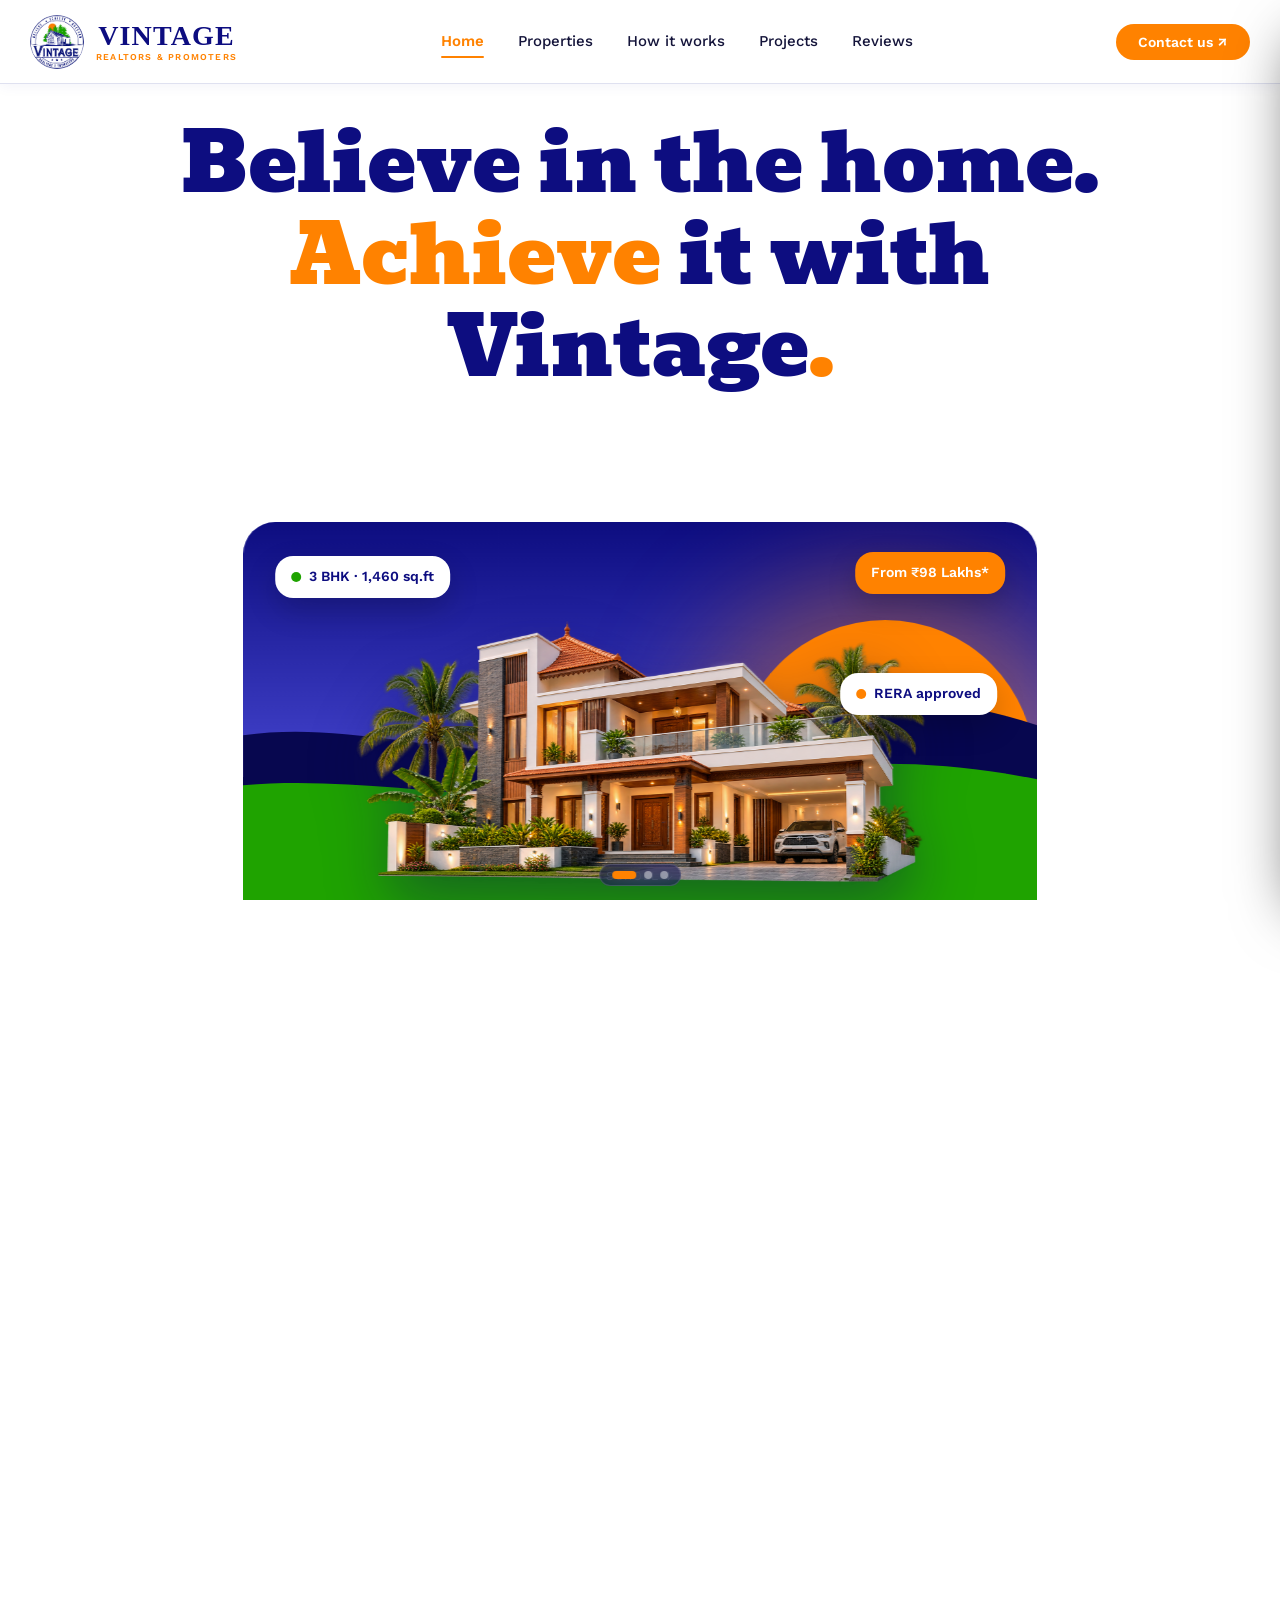
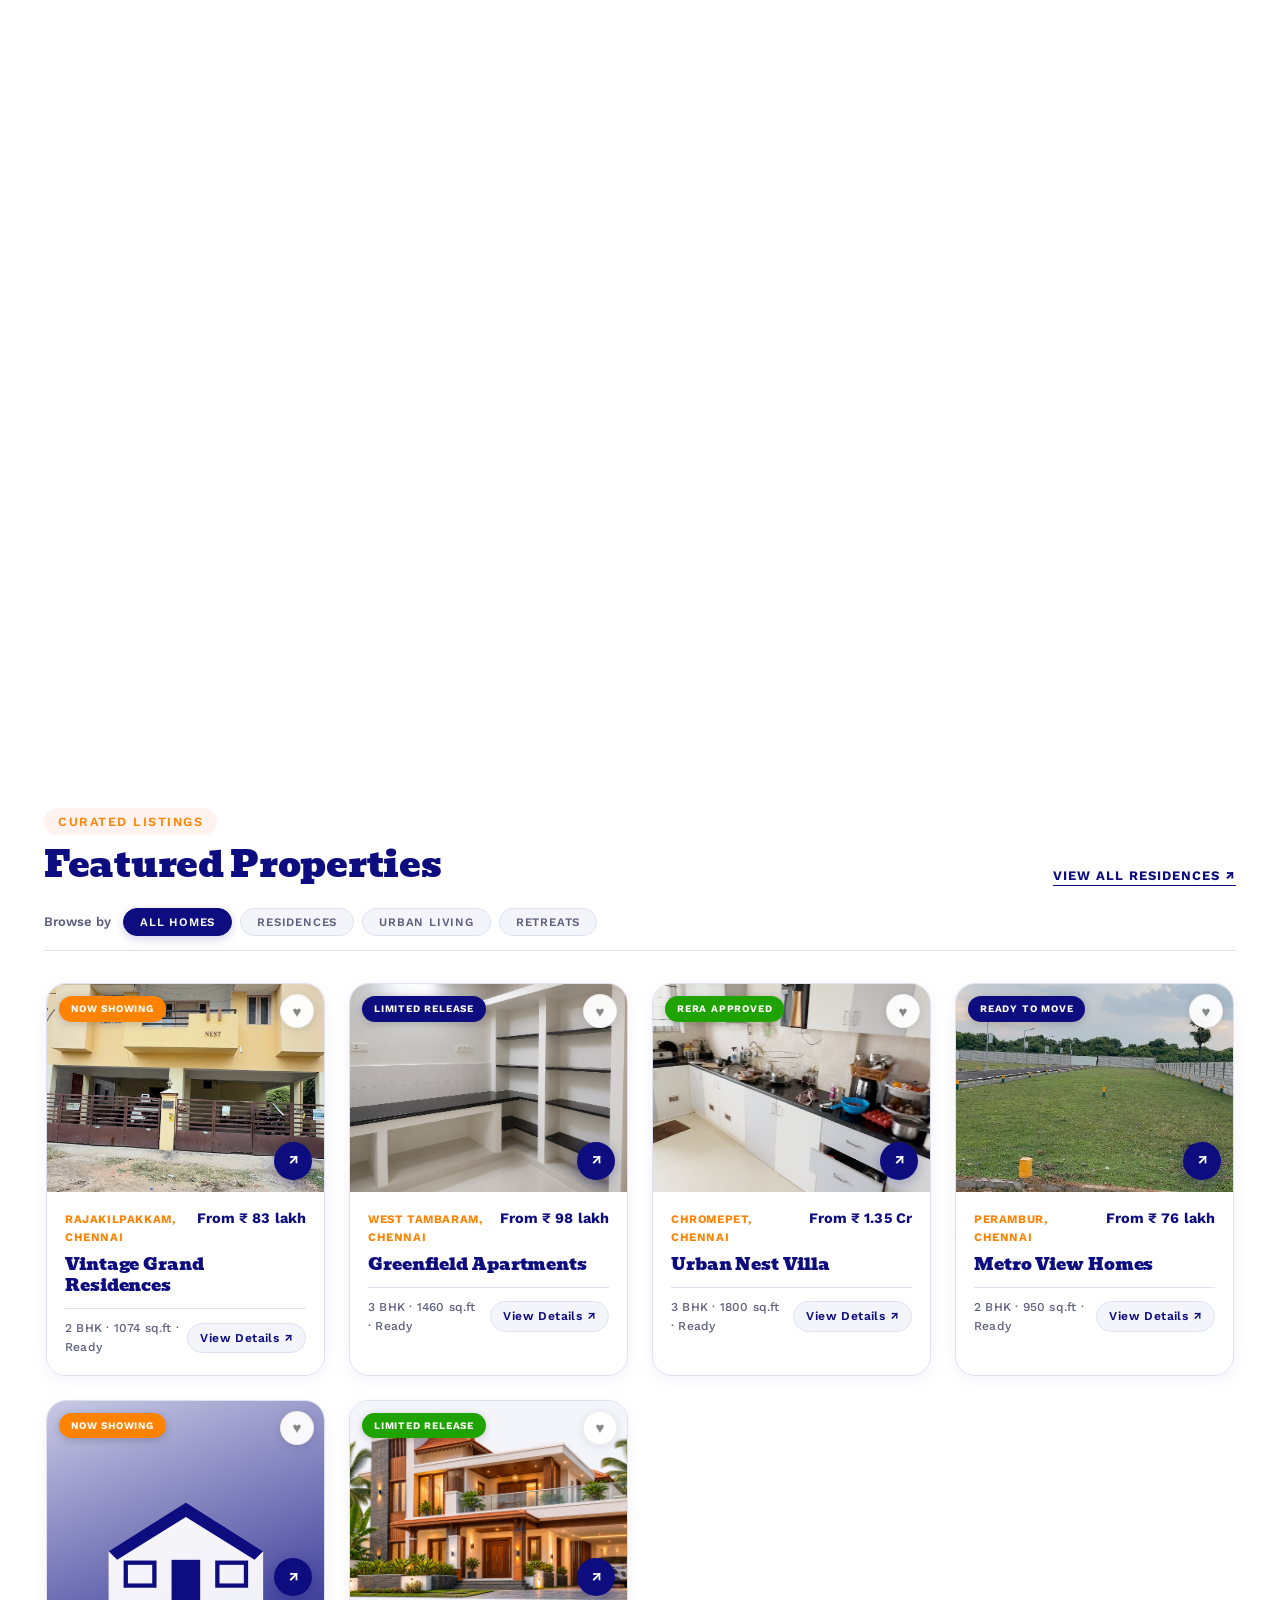
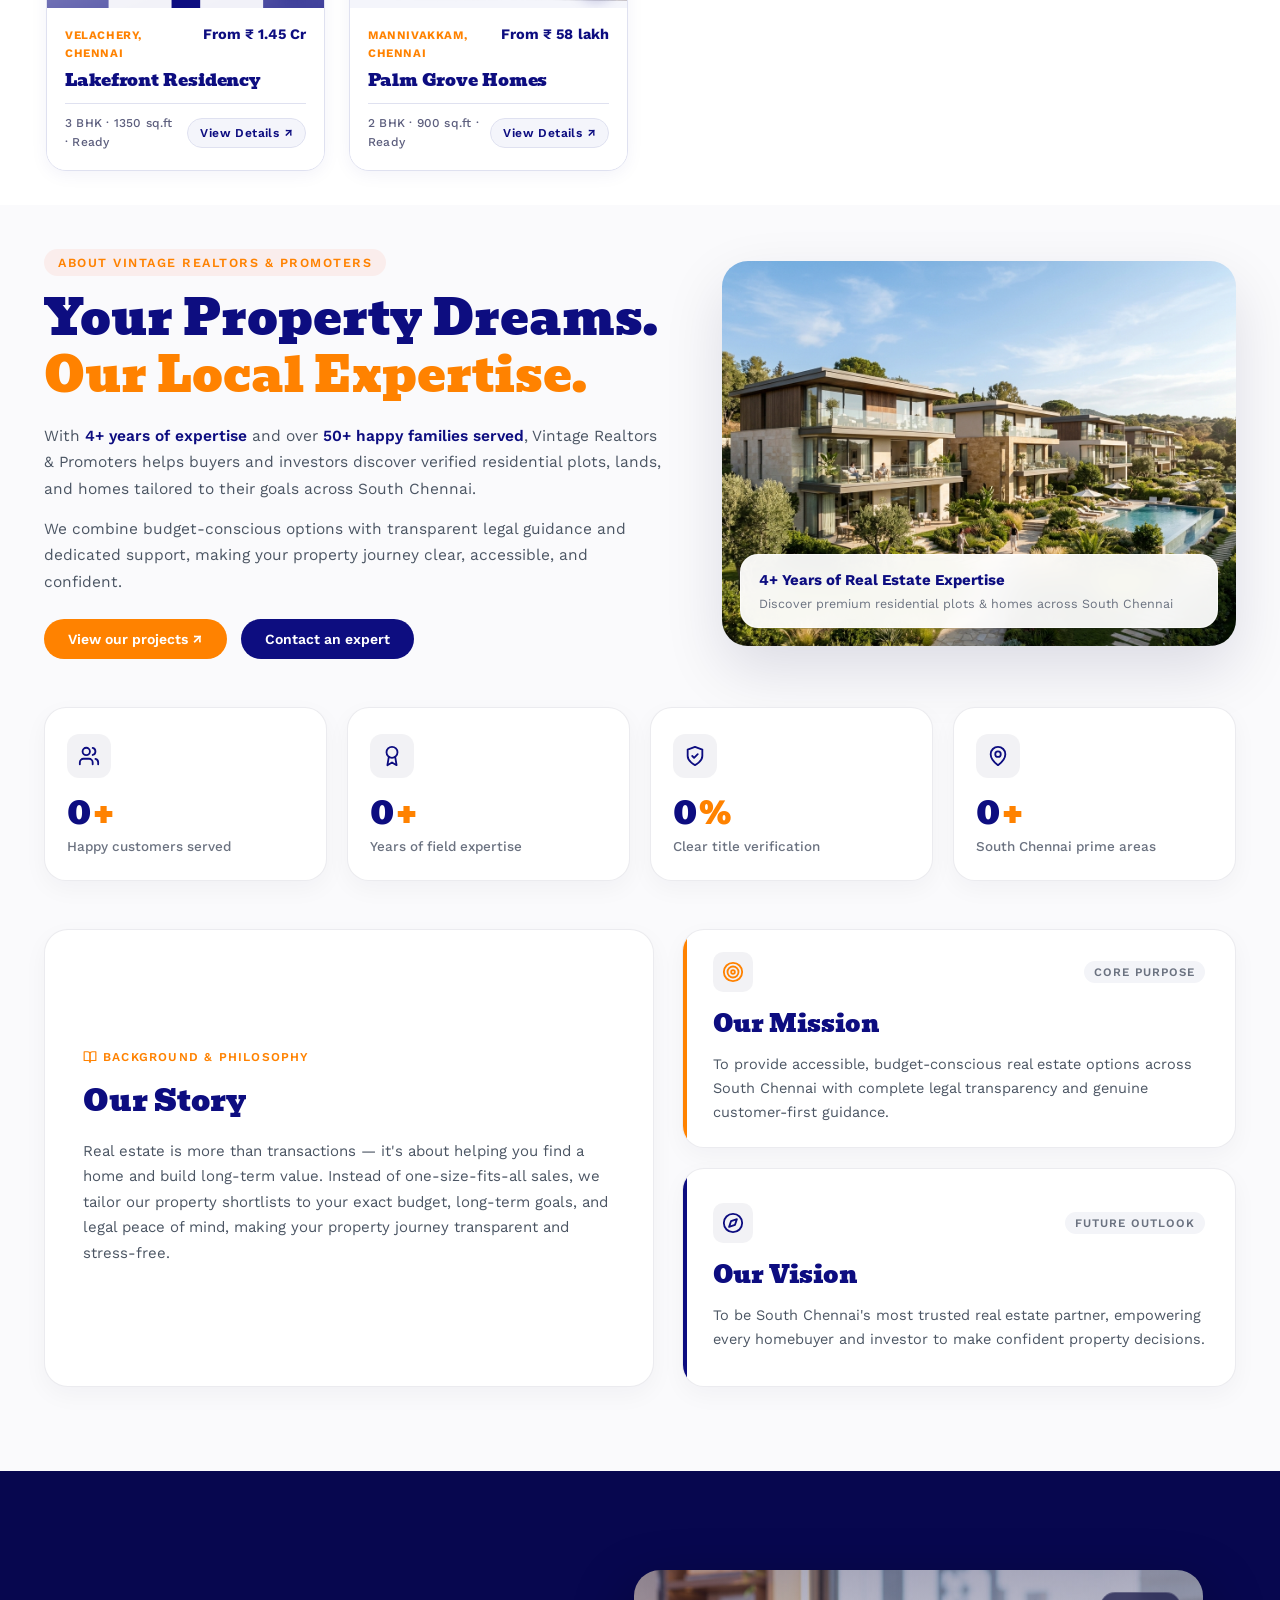
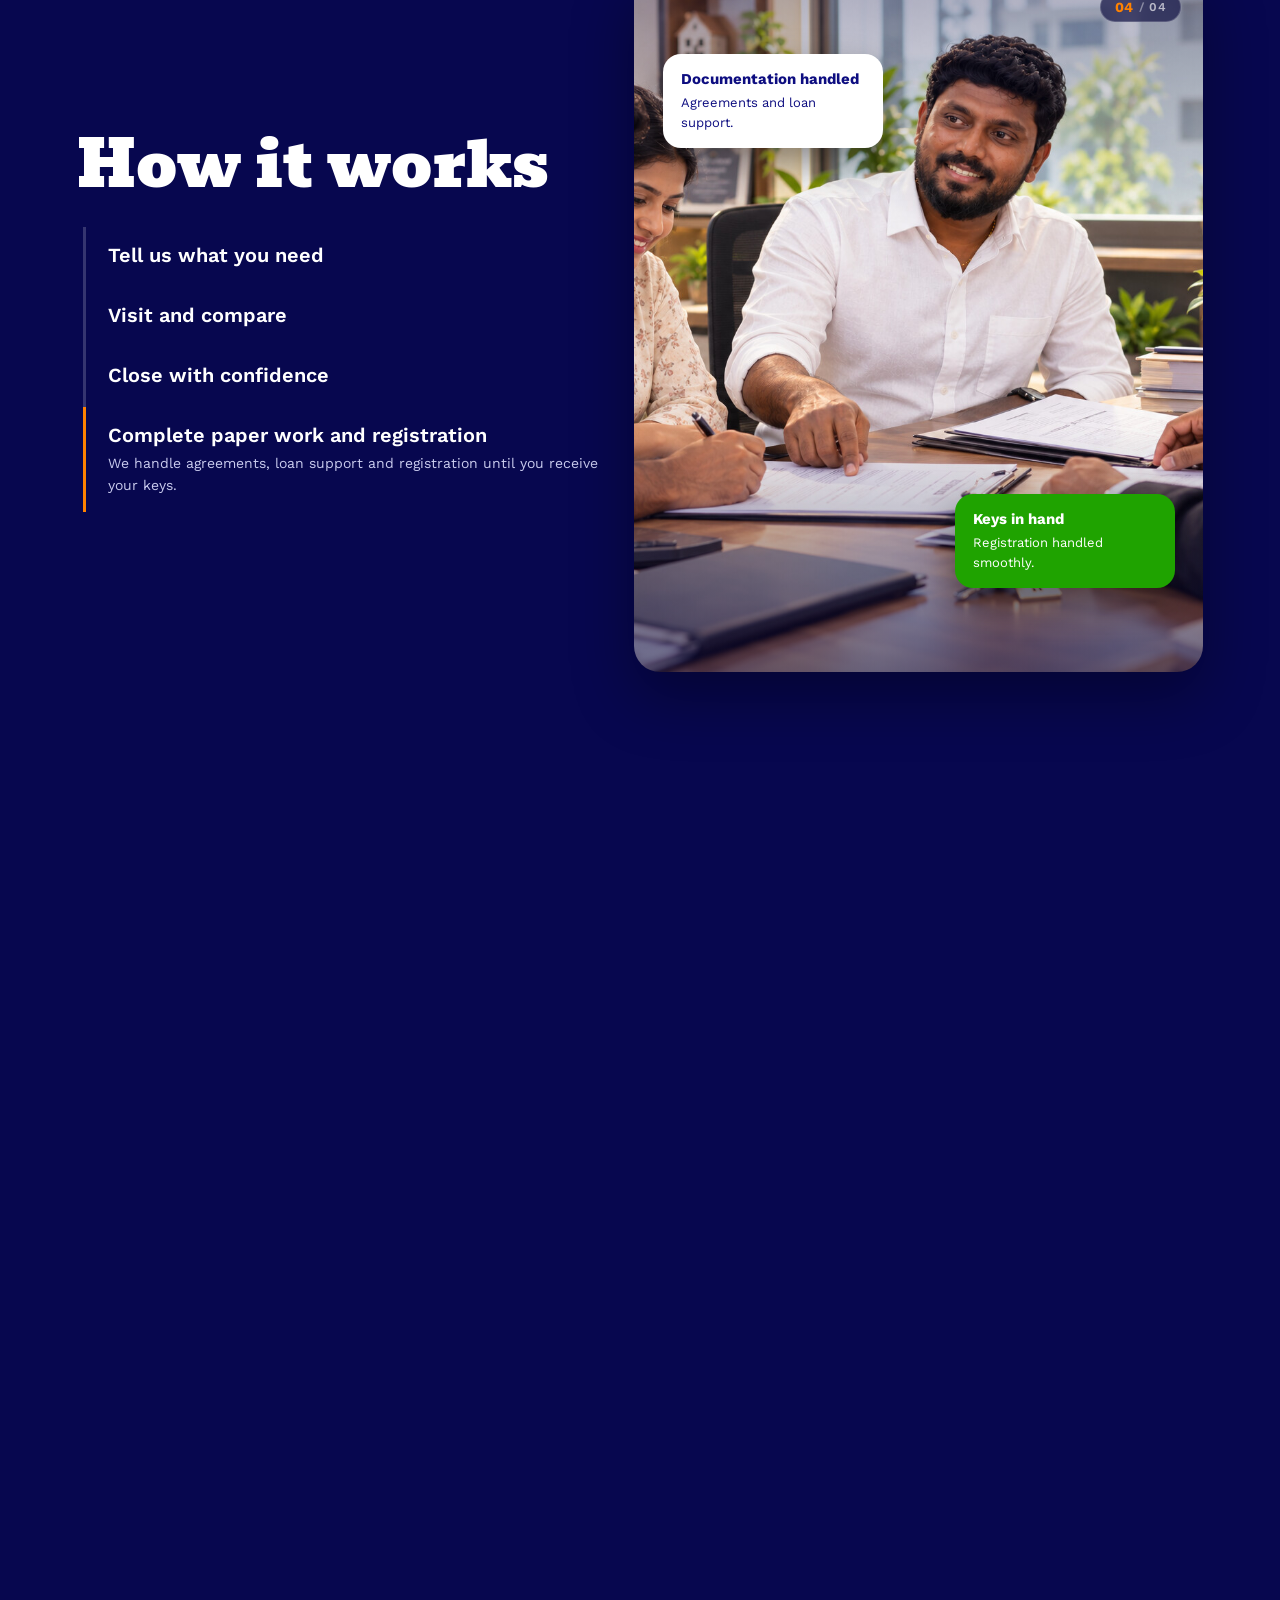
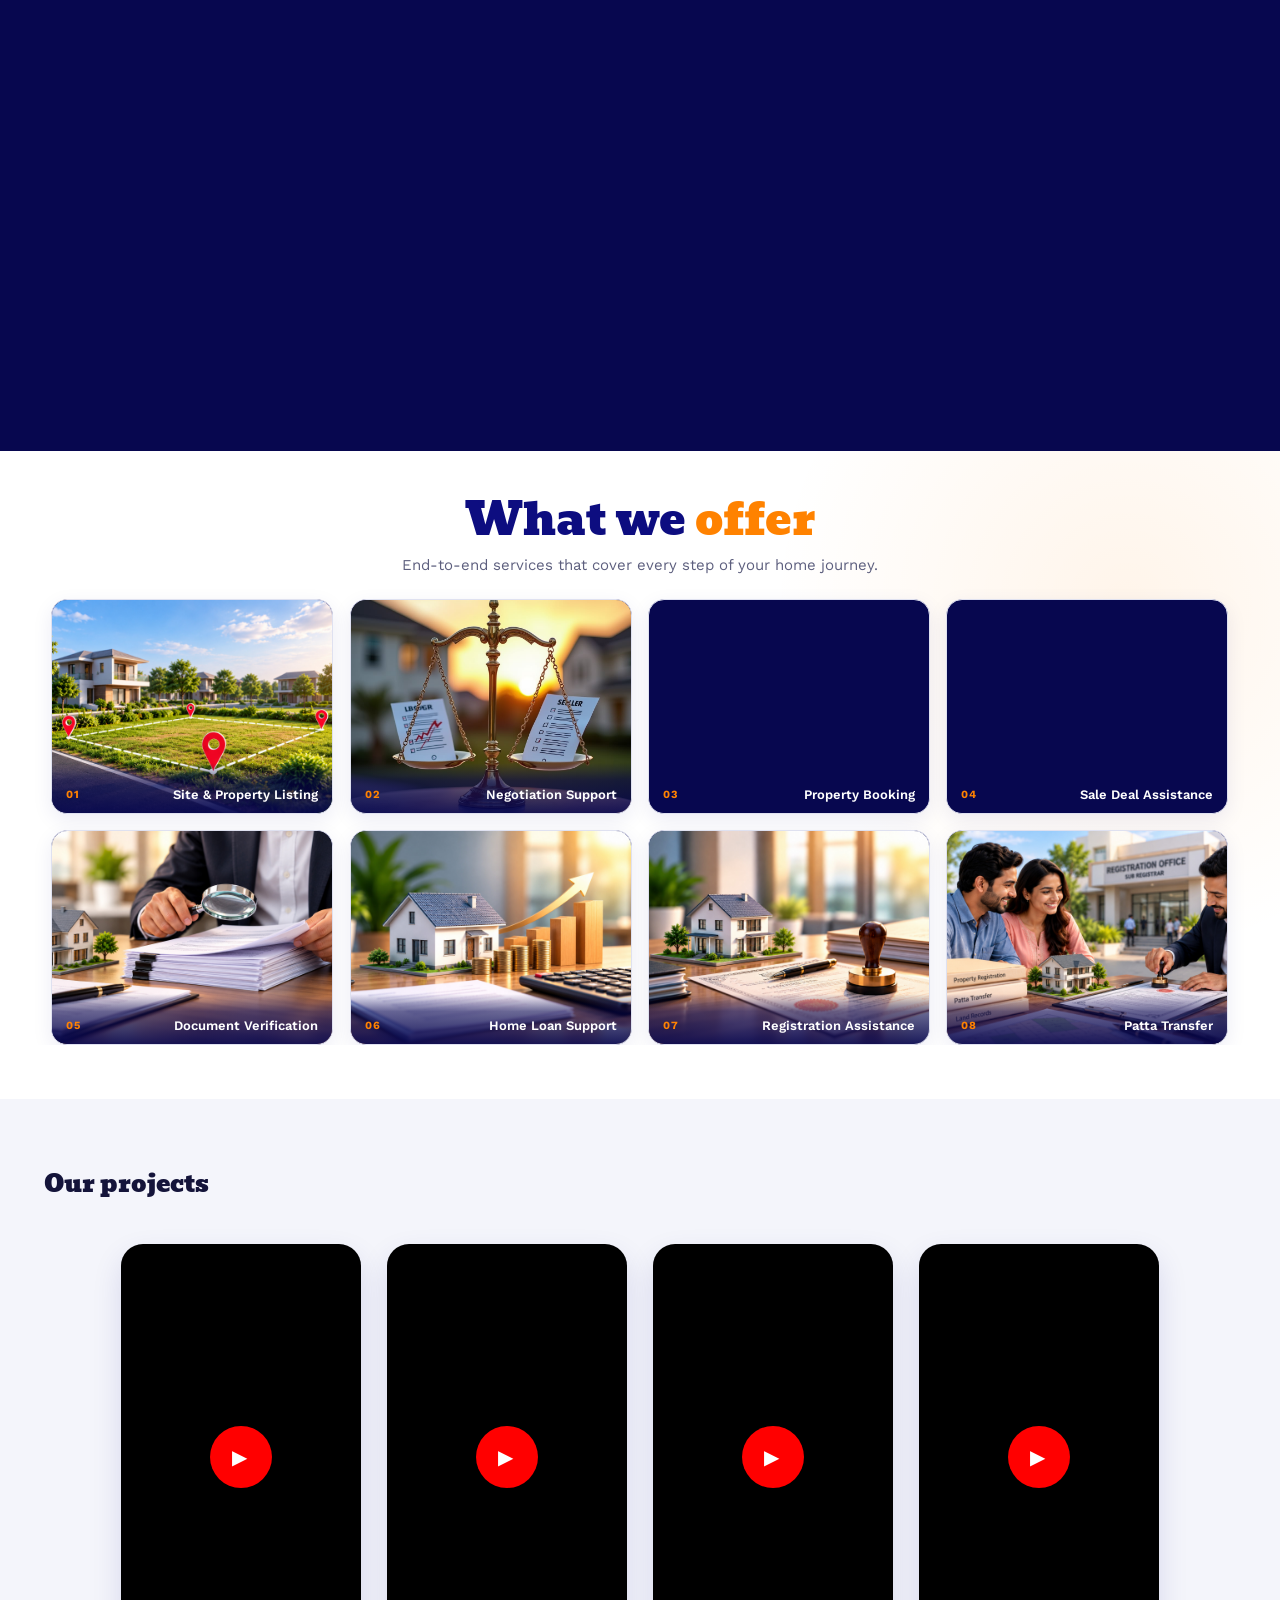
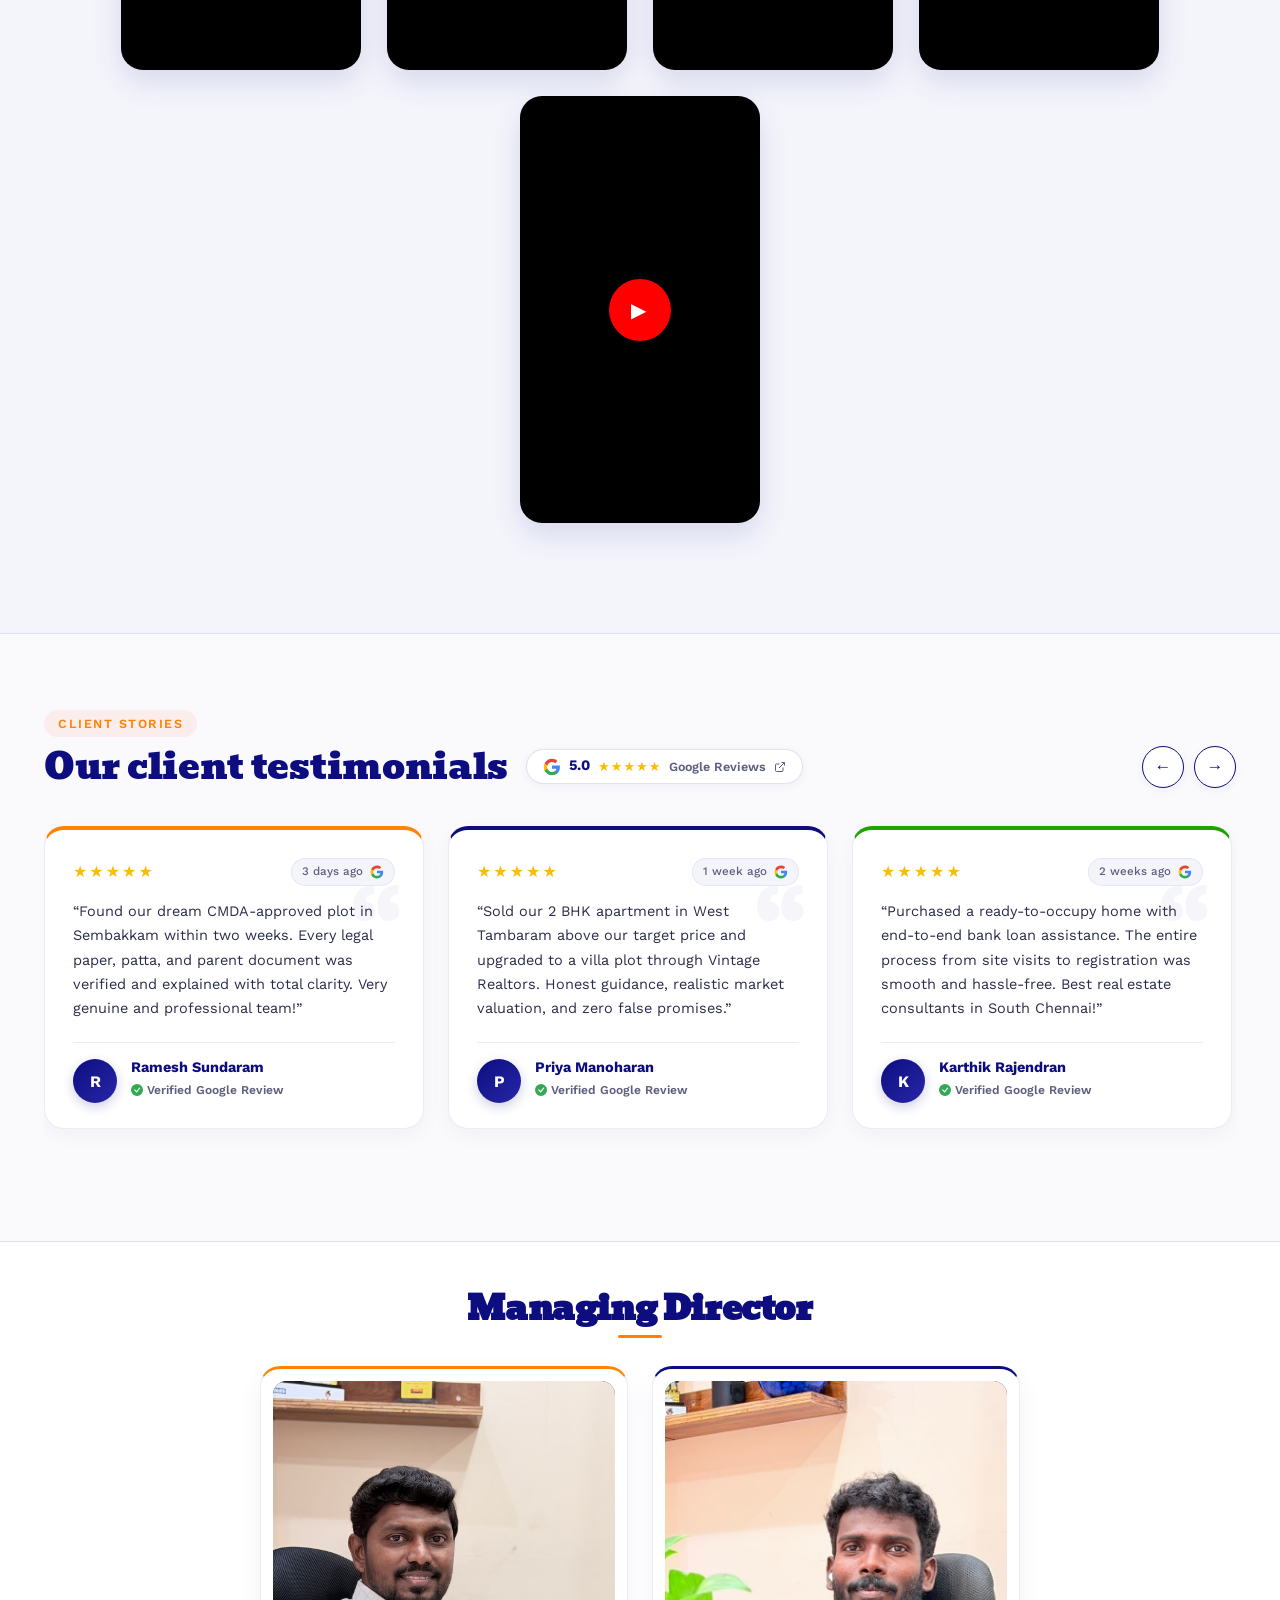
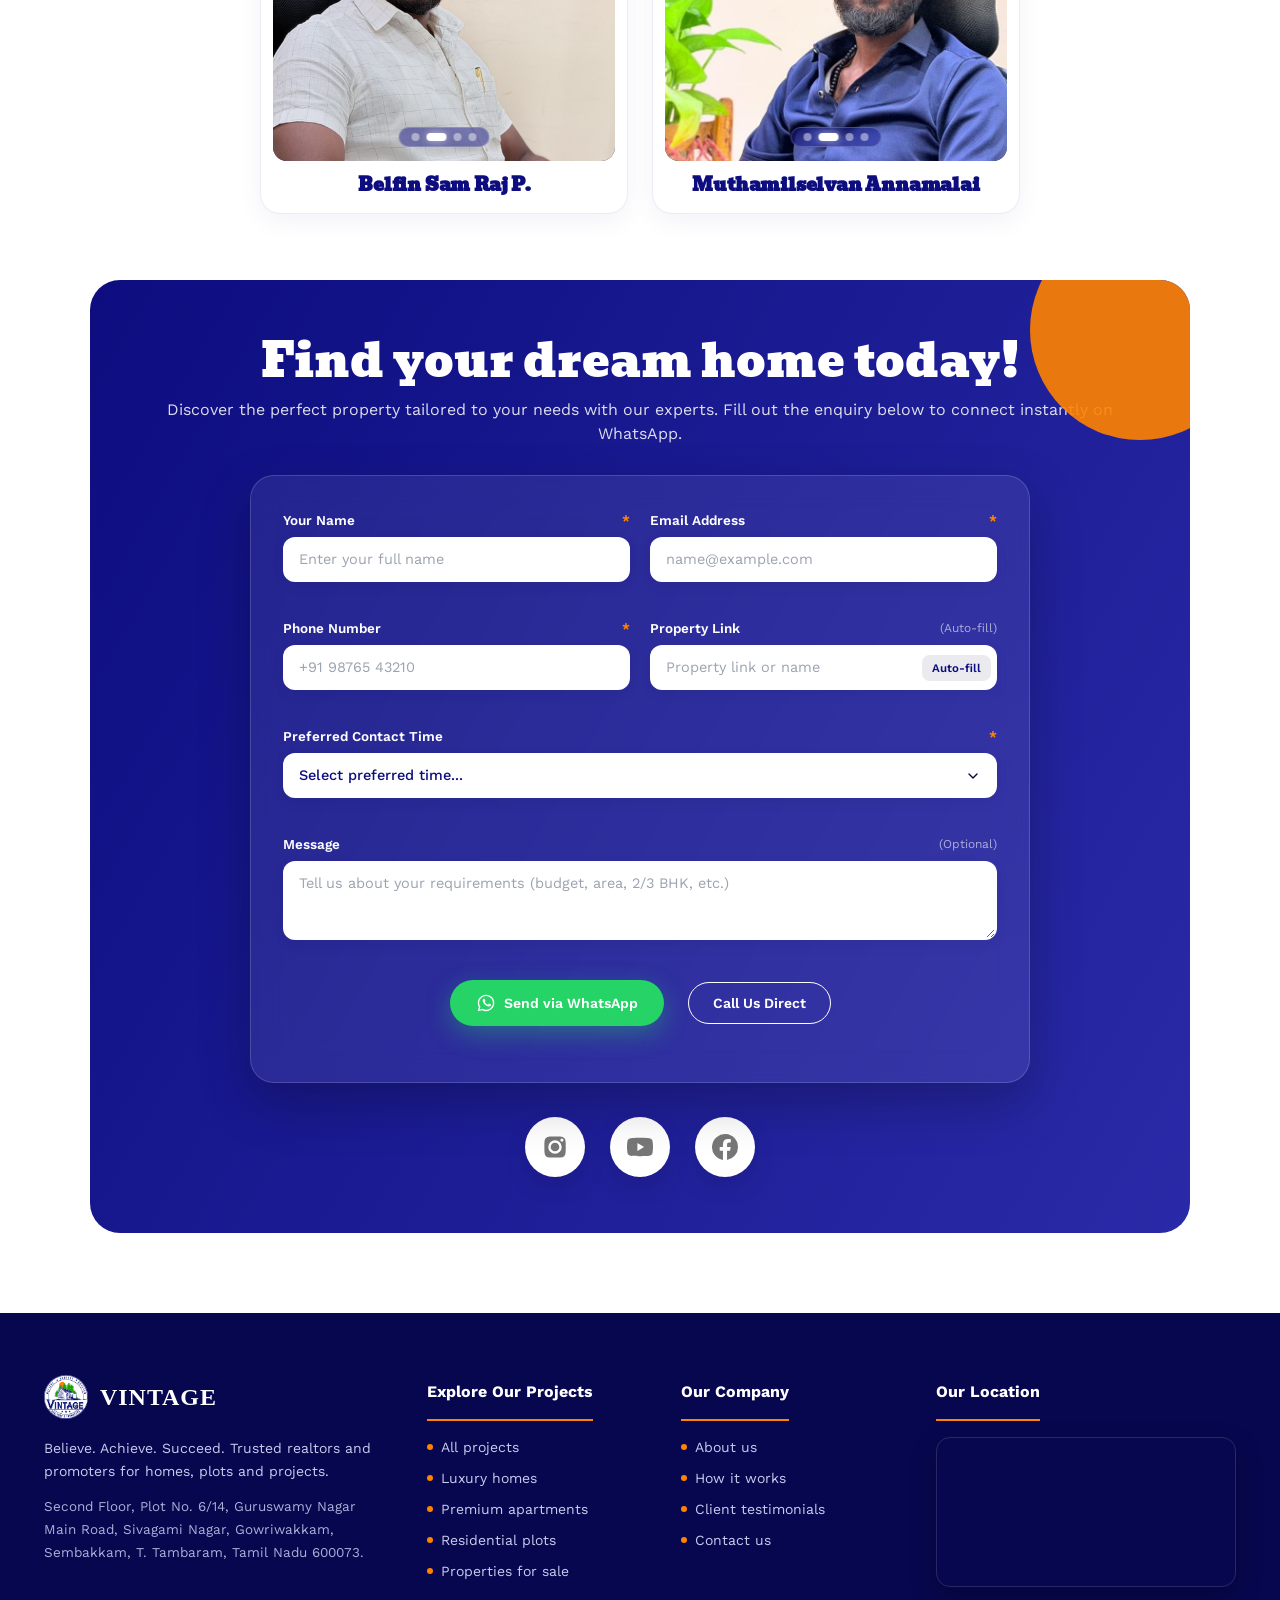
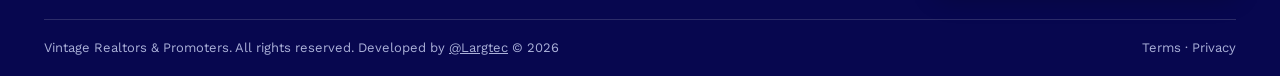
==== commit 8933160c: "feat: add core website styles, scripts, assets, and layout structure" ====
--- a/index.html
+++ b/index.html
@@ -794,50 +794,19 @@
             <li><a href="#contact">Contact us</a></li>
           </ul>
         </div>
-        <div class="fg-col">
-          <h4>Contact</h4>
-          <ul class="fg-contact">
-            <li><a href="tel:+919884997474">📞 98849 97474</a></li>
-            <li><a href="https://wa.me/919940666458" target="_blank" rel="noopener">💬 99406 66458
-                <small>(WhatsApp)</small></a></li>
-            <li><a href="#contact">Book a site visit ↗</a></li>
-          </ul>
-          <ul class="social fg-social">
-            <li class="ig" style="--i:#833ab4; --j:#fd1d1d; --k:#fcb045">
-              <a href="https://www.instagram.com/vintagerealtorsandpromoters/?hl=en" target="_blank" rel="noopener"
-                aria-label="Instagram">
-                <svg viewBox="0 0 24 24">
-                  <path
-                    d="M12 2.2c3.2 0 3.6 0 4.9.1 3.3.1 4.8 1.7 4.9 4.9.1 1.3.1 1.6.1 4.8s0 3.6-.1 4.8c-.1 3.2-1.7 4.8-4.9 4.9-1.3.1-1.6.1-4.9.1-3.2 0-3.6 0-4.8-.1-3.3-.1-4.8-1.7-4.9-4.9-.1-1.3-.1-1.6-.1-4.8s0-3.6.1-4.8C2.4 4 4 2.4 7.2 2.3 8.4 2.2 8.8 2.2 12 2.2zm0 3.6a6.2 6.2 0 1 0 0 12.4 6.2 6.2 0 0 0 0-12.4zm0 10.2a4 4 0 1 1 0-8 4 4 0 0 1 0 8zm6.4-11.8a1.4 1.4 0 1 0 0 2.9 1.4 1.4 0 0 0 0-2.9z" />
-                </svg>
-                <span class="title">Instagram</span>
-              </a>
-            </li>
-            <li style="--i:#ff0000; --j:#b80000">
-              <a href="https://www.youtube.com/@DreamHomesByVintage" target="_blank" rel="noopener"
-                aria-label="YouTube">
-                <svg viewBox="0 0 24 24">
-                  <path
-                    d="M23.5 6.2a3 3 0 0 0-2.1-2.1C19.5 3.5 12 3.5 12 3.5s-7.5 0-9.4.6A3 3 0 0 0 .5 6.2 31.3 31.3 0 0 0 0 12a31.3 31.3 0 0 0 .5 5.8 3 3 0 0 0 2.1 2.1c1.9.6 9.4.6 9.4.6s7.5 0 9.4-.6a3 3 0 0 0 2.1-2.1A31.3 31.3 0 0 0 24 12a31.3 31.3 0 0 0-.5-5.8zM9.6 15.6V8.4L15.8 12l-6.2 3.6z" />
-                </svg>
-                <span class="title">YouTube</span>
-              </a>
-            </li>
-            <li style="--i:#1877f2; --j:#0a58d4">
-              <a href="https://www.facebook.com/profile.php?id=61572916246679" target="_blank" rel="noopener"
-                aria-label="Facebook">
-                <svg viewBox="0 0 24 24">
-                  <path
-                    d="M24 12a12 12 0 1 0-13.9 11.9v-8.4h-3V12h3V9.4c0-3 1.8-4.7 4.6-4.7 1.3 0 2.7.2 2.7.2v3h-1.5c-1.5 0-2 .9-2 1.9V12h3.3l-.5 3.5h-2.8v8.4A12 12 0 0 0 24 12z" />
-                </svg>
-                <span class="title">Facebook</span>
-              </a>
-            </li>
-          </ul>
-        </div>
-      </div>
-      <div class="fb"><span>© 2026 Vintage Realtors &amp; Promoters. All rights reserved.</span><span>Terms ·
-          Privacy</span></div>
+        <div class="fg-col fg-map">
+          <h4>Our Location</h4>
+          <div class="fg-map-embed">
+            <iframe title="Vintage Realtors &amp; Promoters location map"
+              src="https://maps.google.com/maps?q=Vintage%20Realtors%20%26%20Promoters%2C%20Guruswamy%20Nagar%20Main%20Road%2C%20Sivagami%20Nagar%2C%20Gowriwakkam%2C%20Sembakkam%2C%20Tambaram%2C%20Chennai%2C%20Tamil%20Nadu%20600073&t=&z=15&ie=UTF8&iwloc=&output=embed"
+              loading="lazy" referrerpolicy="no-referrer-when-downgrade" allowfullscreen></iframe>
+          </div>
+        </div>
+      </div>
+      <div class="fb">
+        <span>Vintage Realtors &amp; Promoters. All rights reserved. Developed by <a href="https://largtec.com/" target="_blank" rel="noopener noreferrer">@Largtec</a> © 2026</span>
+        <span>Terms · Privacy</span>
+      </div>
     </div>
   </footer>
 
--- a/css/style.css
+++ b/css/style.css
@@ -742,7 +742,7 @@
        ========================================================================== */
     section.row#featured {
       background: #ffffff;
-      padding: 68px 0 76px;
+      padding: 68px 0 20px;
       color: var(--ink);
       position: relative;
     }
@@ -801,9 +801,7 @@
     }
 
     #featured .nav-arrows {
-      display: flex;
-      align-items: center;
-      gap: 8px;
+      display: none;
     }
 
     #featured .ar {
@@ -880,15 +878,13 @@
       box-shadow: 0 3px 10px rgba(13, 13, 128, 0.18);
     }
 
-    /* Horizontal track - exactly 4 cards per row on desktop */
+    /* Multi-row responsive grid - exactly 4 cards per row on desktop */
     #featured .track {
-      display: flex;
+      display: grid;
+      grid-template-columns: repeat(4, 1fr);
       gap: 24px;
-      overflow-x: auto;
-      scroll-snap-type: x mandatory;
-      padding: 6px 2px 24px;
-      scrollbar-width: none;
-      -ms-overflow-style: none;
+      padding: 6px 2px 14px;
+      overflow: visible;
     }
 
     #featured .track::-webkit-scrollbar {
@@ -897,12 +893,9 @@
 
     /* Property Card */
     #featured .card {
-      flex: 0 0 calc((100% - 72px) / 4);
-      width: calc((100% - 72px) / 4);
-      min-width: calc((100% - 72px) / 4);
-      max-width: calc((100% - 72px) / 4);
-      scroll-snap-align: start;
-      scroll-snap-stop: always;
+      width: 100%;
+      min-width: 0;
+      max-width: 100%;
       background: #ffffff;
       border: 1px solid var(--line);
       border-radius: 20px;
@@ -1129,32 +1122,35 @@
     }
 
     @media (max-width: 1080px) {
-      #featured .card {
-        flex: 0 0 calc((100% - 24px) / 2);
-        width: calc((100% - 24px) / 2);
-        min-width: calc((100% - 24px) / 2);
-        max-width: calc((100% - 24px) / 2);
-      }
-    }
-
-    @media (max-width: 640px) {
+      #featured .track {
+        grid-template-columns: repeat(3, 1fr);
+        gap: 20px;
+      }
+    }
+
+    @media (max-width: 820px) {
+      #featured .track {
+        grid-template-columns: repeat(2, 1fr);
+        gap: 18px;
+      }
+    }
+
+    @media (max-width: 580px) {
       section.row#featured {
-        padding: 44px 0 52px;
+        padding: 44px 0 16px;
       }
       #featured .rh h2 {
         font-size: 24px;
       }
-      #featured .card {
-        flex: 0 0 84vw;
-        width: 84vw;
-        min-width: 84vw;
-        max-width: 84vw;
+      #featured .track {
+        grid-template-columns: 1fr;
+        gap: 16px;
       }
     }
 
     /* welcome / about us */
     .welcome {
-      padding: 100px 0 90px;
+      padding: 44px 0 84px;
       position: relative;
       background: #fafafc;
     }
@@ -1799,11 +1795,13 @@
       font-size: 12px;
     }
 
-    /* offer (pinned scroll, unique design) */
+    /* offer (What We Offer - compact, seamless section) */
     .offer {
-      height: 220vh;
+      height: auto;
       position: relative;
       background: #ffffff;
+      padding: 44px 0 54px;
+      overflow: hidden;
     }
 
     .offer::before {
@@ -1819,16 +1817,15 @@
     }
 
     .offer .stick {
-      position: sticky;
-      top: 0;
-      height: 100vh;
+      position: relative;
+      height: auto;
       box-sizing: border-box;
       display: flex;
       flex-direction: column;
       align-items: center;
-      justify-content: center;
-      gap: 20px;
-      padding: 94px 4vw 20px;
+      justify-content: flex-start;
+      gap: 22px;
+      padding: 0 4vw;
       color: var(--ink);
     }
 
@@ -1838,7 +1835,7 @@
     }
 
     .offer .ot h2 {
-      font-size: clamp(28px, 3.8vw, 48px);
+      font-size: clamp(28px, 3.8vw, 44px);
       color: var(--navy);
       margin: 0;
       line-height: 1.15;
@@ -1874,8 +1871,10 @@
       box-shadow: 0 6px 20px rgba(13, 13, 128, 0.08);
       overflow: hidden;
       cursor: pointer;
+      opacity: 1;
+      transform: none;
       transition: transform .35s cubic-bezier(0.2, 0.8, 0.2, 1), box-shadow .35s ease, border-color .35s ease;
-      will-change: transform, opacity;
+      will-change: transform, box-shadow;
     }
 
     .oc img {
@@ -3259,91 +3258,229 @@
       overflow: hidden
     }
 
+    /* 4-column CSS grid on desktop (1000px and wider) */
     .fg {
       display: grid;
-      grid-template-columns: 1.5fr 1fr 1fr 1fr;
-      gap: 30px
+      grid-template-columns: 1.6fr 1fr 1fr 1.4fr;
+      gap: 40px;
+      align-items: start;
+      margin: 0;
+    }
+
+    .fg-col {
+      min-width: 0;
+    }
+
+    /* Same start line: every heading has the same height and margin-bottom */
+    footer h4,
+    footer .brand {
+      height: 48px;
+      display: inline-flex;
+      align-items: center;
+      margin: 0 0 16px 0;
+      padding: 0;
+      box-sizing: border-box;
     }
 
     footer h4 {
       color: #fff;
-      margin-bottom: 10px
-    }
-
-    footer li {
-      list-style: none;
-      margin: 6px 0;
-      font-size: 14px
-    }
-
-    footer a:hover {
-      color: var(--orange)
+      font-size: 16px;
+      font-weight: 700;
+      padding-bottom: 8px;
+      border-bottom: 2px solid var(--orange);
+      white-space: nowrap;
     }
 
     footer .brand {
+      gap: 12px;
+      text-decoration: none;
       background: transparent;
       border: none;
       border-radius: 0;
-      padding: 0;
+    }
+
+    footer .brand img {
+      width: 44px;
+      height: 44px;
+      border-radius: 50%;
+      object-fit: cover;
+      flex-shrink: 0;
+      display: block;
     }
 
     footer .brand b {
       color: #fff;
-    }
-
+      font-size: 24px;
+      line-height: 1;
+      letter-spacing: 0.04em;
+    }
+
+    /* Brand text & address under heading */
+    .fg-brand {
+      display: flex;
+      flex-direction: column;
+      align-items: flex-start;
+    }
+
+    .fg-about {
+      margin: 0 0 12px 0;
+      max-width: 100%;
+      font-size: 14px;
+      line-height: 1.65;
+      color: #c9cbee;
+      word-break: normal;
+      overflow-wrap: break-word;
+    }
+
+    .fg-address {
+      margin: 0;
+      max-width: 100%;
+      font-style: normal;
+      font-size: 13.5px;
+      line-height: 1.7;
+      color: #aab0d8;
+      word-break: normal;
+      overflow-wrap: break-word;
+      padding: 0;
+    }
+
+    /* Lists: bullets and text align flush with heading's left edge */
+    footer ul {
+      list-style: none;
+      margin: 0;
+      padding: 0;
+    }
+
+    footer li {
+      list-style: none;
+      margin: 0 0 10px 0;
+      padding-left: 14px;
+      position: relative;
+      font-size: 14px;
+      line-height: 1.5;
+    }
+
+    footer li:last-child {
+      margin-bottom: 0;
+    }
+
+    footer li::before {
+      content: "";
+      position: absolute;
+      left: 0;
+      top: 0.48em;
+      width: 6px;
+      height: 6px;
+      border-radius: 50%;
+      background: var(--orange);
+    }
+
+    footer li a {
+      color: #c9cbee;
+      text-decoration: none;
+      white-space: nowrap;
+      transition: color 0.2s ease;
+    }
+
+    footer li a:hover,
+    footer li a:focus-visible {
+      color: var(--orange);
+    }
+
+    /* Map: sits directly under "Our Location" heading */
+    .fg-map-embed {
+      margin: 0;
+      width: 100%;
+      height: 150px;
+      border-radius: 14px;
+      overflow: hidden;
+      border: 1px solid #ffffff22;
+      box-shadow: 0 10px 26px rgba(0, 0, 0, .25);
+    }
+
+    .fg-map-embed iframe {
+      display: block;
+      width: 100%;
+      height: 100%;
+      border: 0;
+    }
+
+    /* Bottom divider & copyright row */
     .fb {
-      margin-top: 48px;
+      margin-top: 32px;
       display: flex;
       justify-content: space-between;
+      align-items: center;
       flex-wrap: wrap;
-      gap: 8px;
+      gap: 12px;
+      padding: 18px 0;
       font-size: 13px;
-      padding: 16px 0;
-      border-top: 1px solid #ffffff22
-    }
-
-    /* footer columns (reference layout) */
-    .fg-col {
-      min-width: 0
-    }
-
-    .fg-brand .brand {
-      display: inline-flex;
-      align-items: center;
-      gap: 10px
-    }
-
-    .fg-about {
-      margin-top: 12px;
-      max-width: 280px;
-      font-size: 14px;
-      line-height: 1.6
-    }
-
-    .fg-address {
-      margin-top: 10px;
-      max-width: 280px;
-      font-style: normal;
-      font-size: 13px;
-      line-height: 1.7;
-      color: #aab0d8
-    }
-
-    .fg-contact a {
-      text-decoration: none
-    }
-
-    .fg-contact small {
-      opacity: .75;
-      font-size: 11px
-    }
-
-    .fg-social {
-      margin-top: 14px
-    }
-
-    .fg-social li {
-      margin: 0
+      color: #aab0d8;
+      border-top: 1px solid rgba(255, 255, 255, 0.15);
+    }
+
+    .fb a {
+      color: inherit;
+      text-decoration: underline;
+      transition: color 0.2s ease;
+    }
+
+    .fb a:hover,
+    .fb a:focus-visible {
+      color: var(--orange);
+    }
+
+    /* ==========================================================================
+       FOOTER RESPONSIVE BREAKPOINTS
+       ========================================================================== */
+    /* 600px to 999px: 2 columns, brand column full width */
+    @media (max-width: 999px) {
+      .fg {
+        grid-template-columns: 1fr 1fr;
+        gap: 32px 30px;
+      }
+
+      .fg-brand {
+        grid-column: 1 / -1;
+      }
+
+      .fg-map {
+        grid-column: 1 / -1;
+      }
+
+      footer li a {
+        white-space: normal;
+      }
+    }
+
+    /* Under 600px: 1 column, map full width, height 220px, copyright row stacked & left-aligned */
+    @media (max-width: 599px) {
+      footer {
+        padding: 44px 0 0;
+      }
+
+      .fg {
+        grid-template-columns: 1fr;
+        gap: 28px;
+      }
+
+      .fg-brand,
+      .fg-map {
+        grid-column: auto;
+      }
+
+      .fg-map-embed {
+        height: 220px;
+      }
+
+      .fb {
+        flex-direction: column;
+        align-items: flex-start;
+        text-align: left;
+        gap: 8px;
+        margin-top: 28px;
+        padding: 16px 0 24px;
+      }
     }
 
     .rv {
@@ -3677,7 +3814,7 @@
       }
 
       .welcome {
-        padding: 56px 0;
+        padding: 38px 0 54px;
       }
 
       .welcome .wrap {
@@ -3790,26 +3927,7 @@
         transform: scale(1);
       }
 
-      footer {
-        padding: 44px 0 0;
-      }
-
-      .fg {
-        gap: 28px
-      }
-
-      .fg-about,
-      .fg-address {
-        max-width: 100%
-      }
-
-      .fb {
-        flex-direction: column;
-        text-align: center;
-        gap: 8px;
-        margin-top: 32px;
-        padding: 16px 0 24px;
-      }
+
     }
 
     @media(prefers-reduced-motion:reduce) {
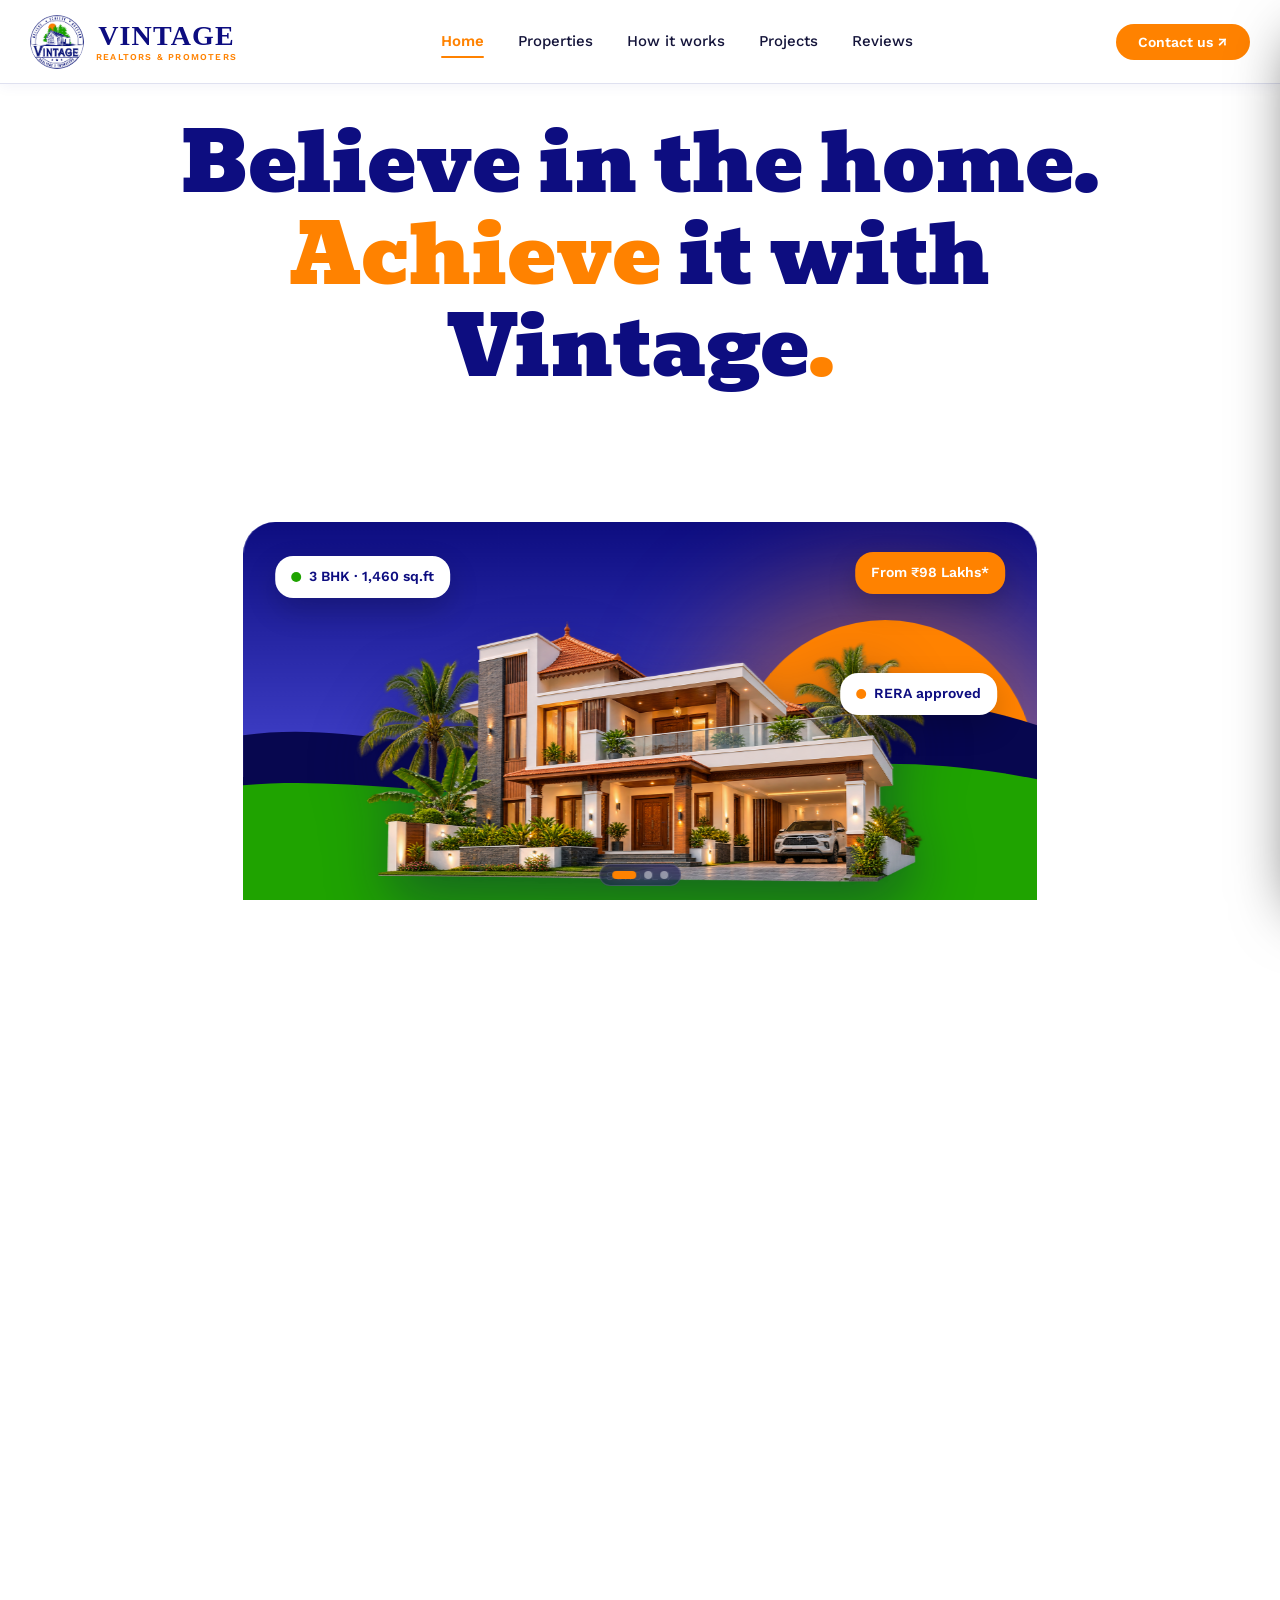
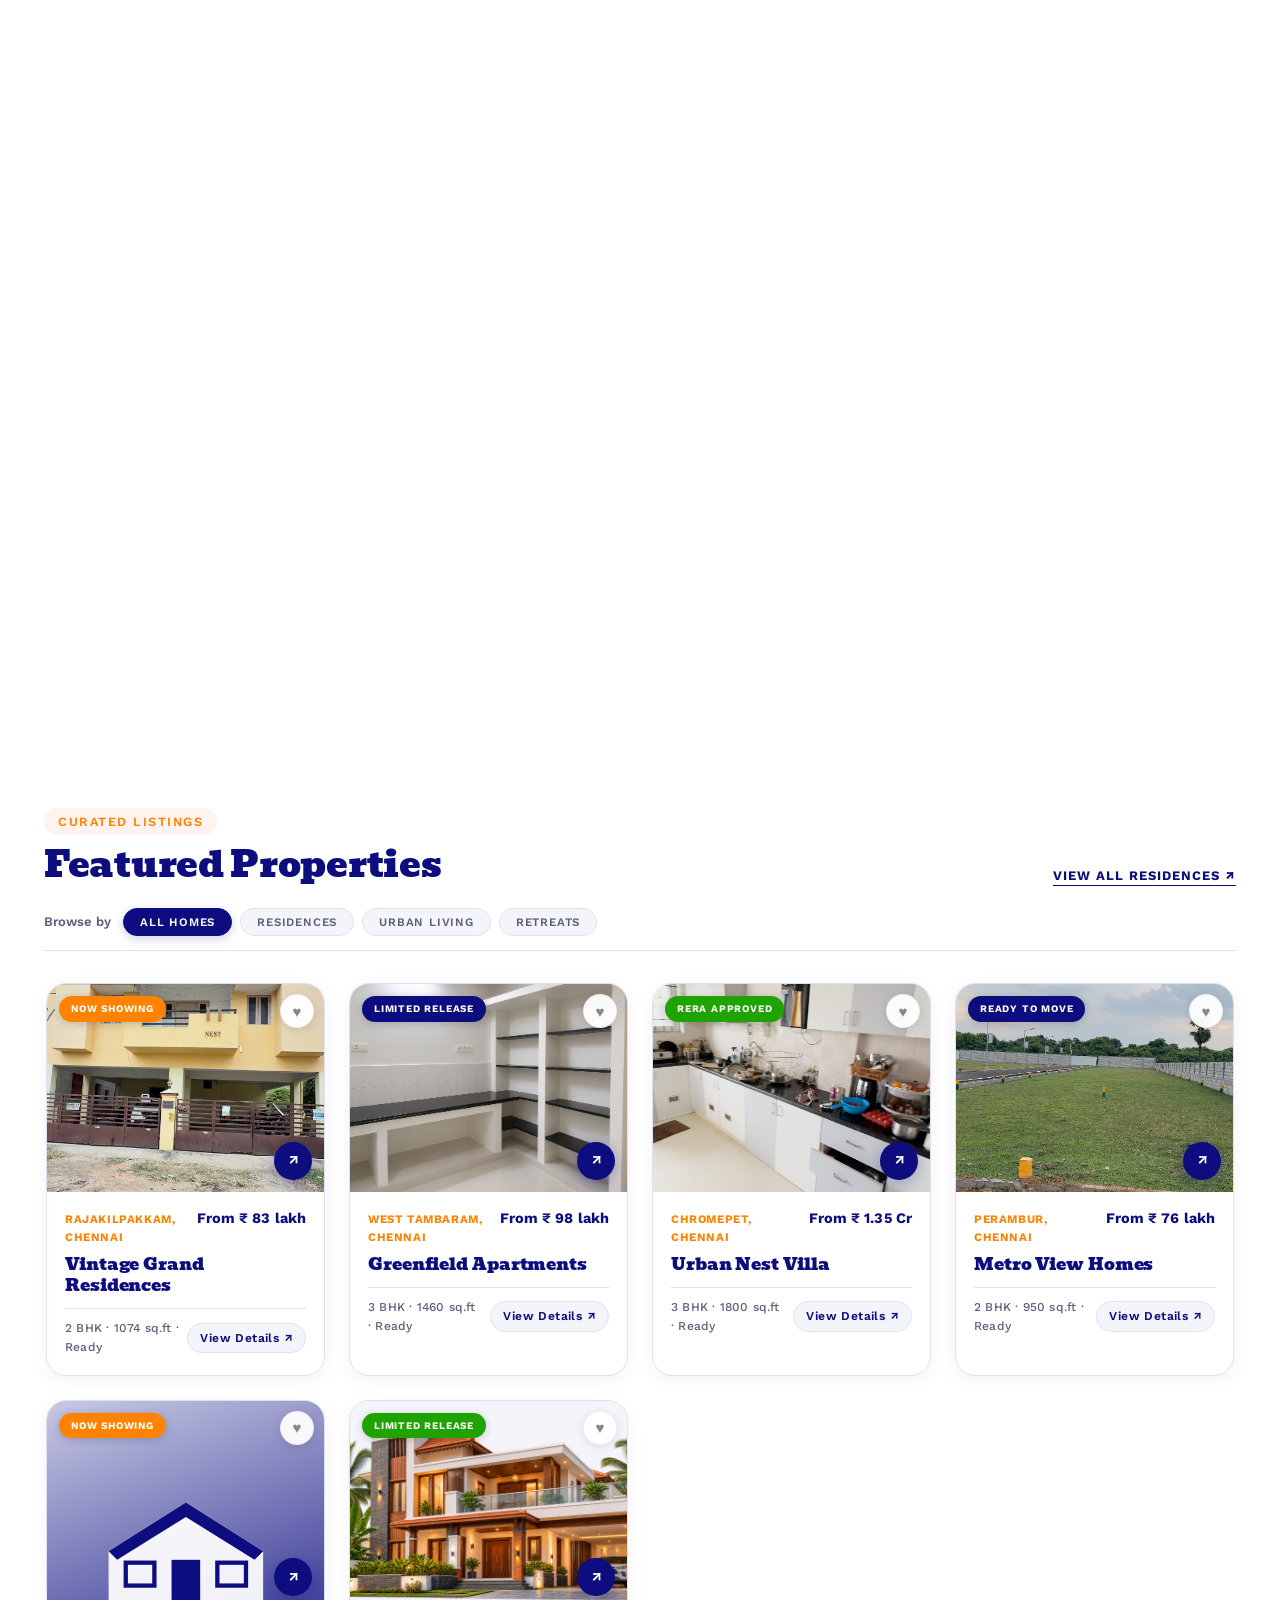
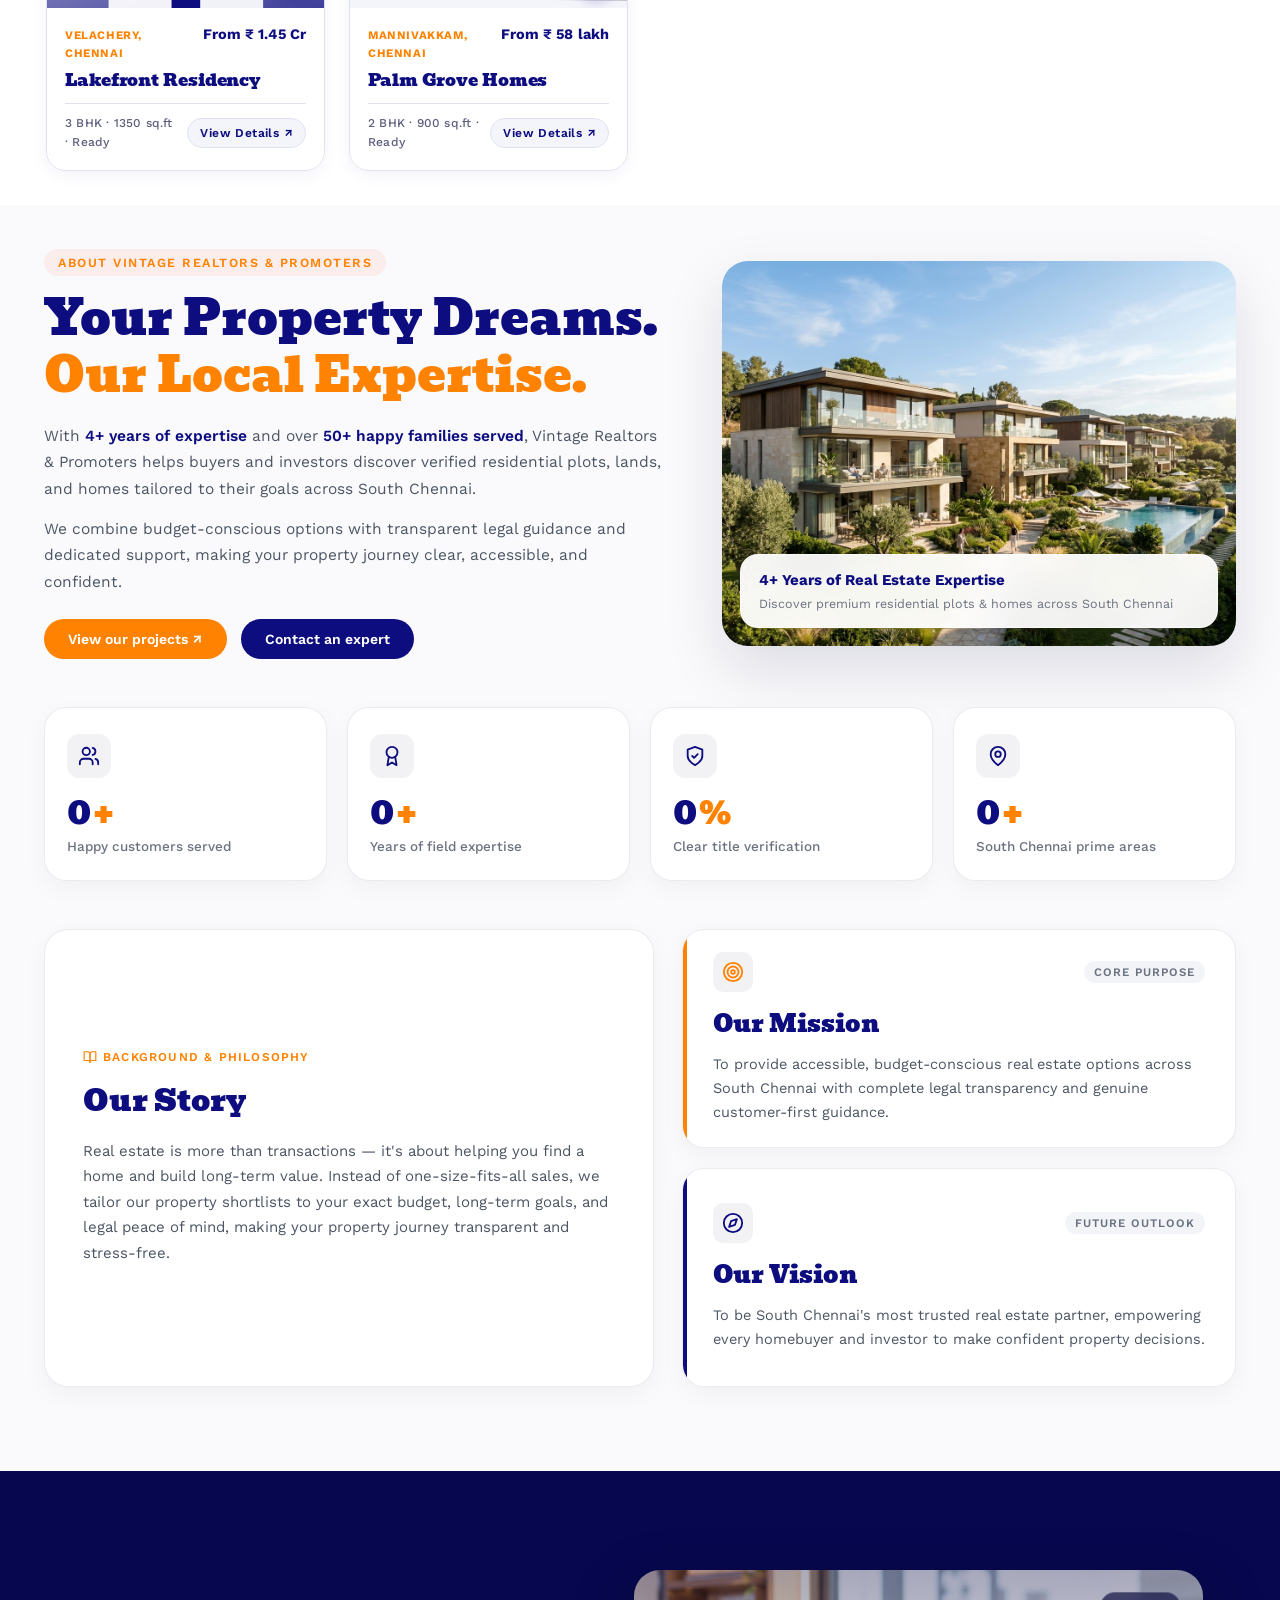
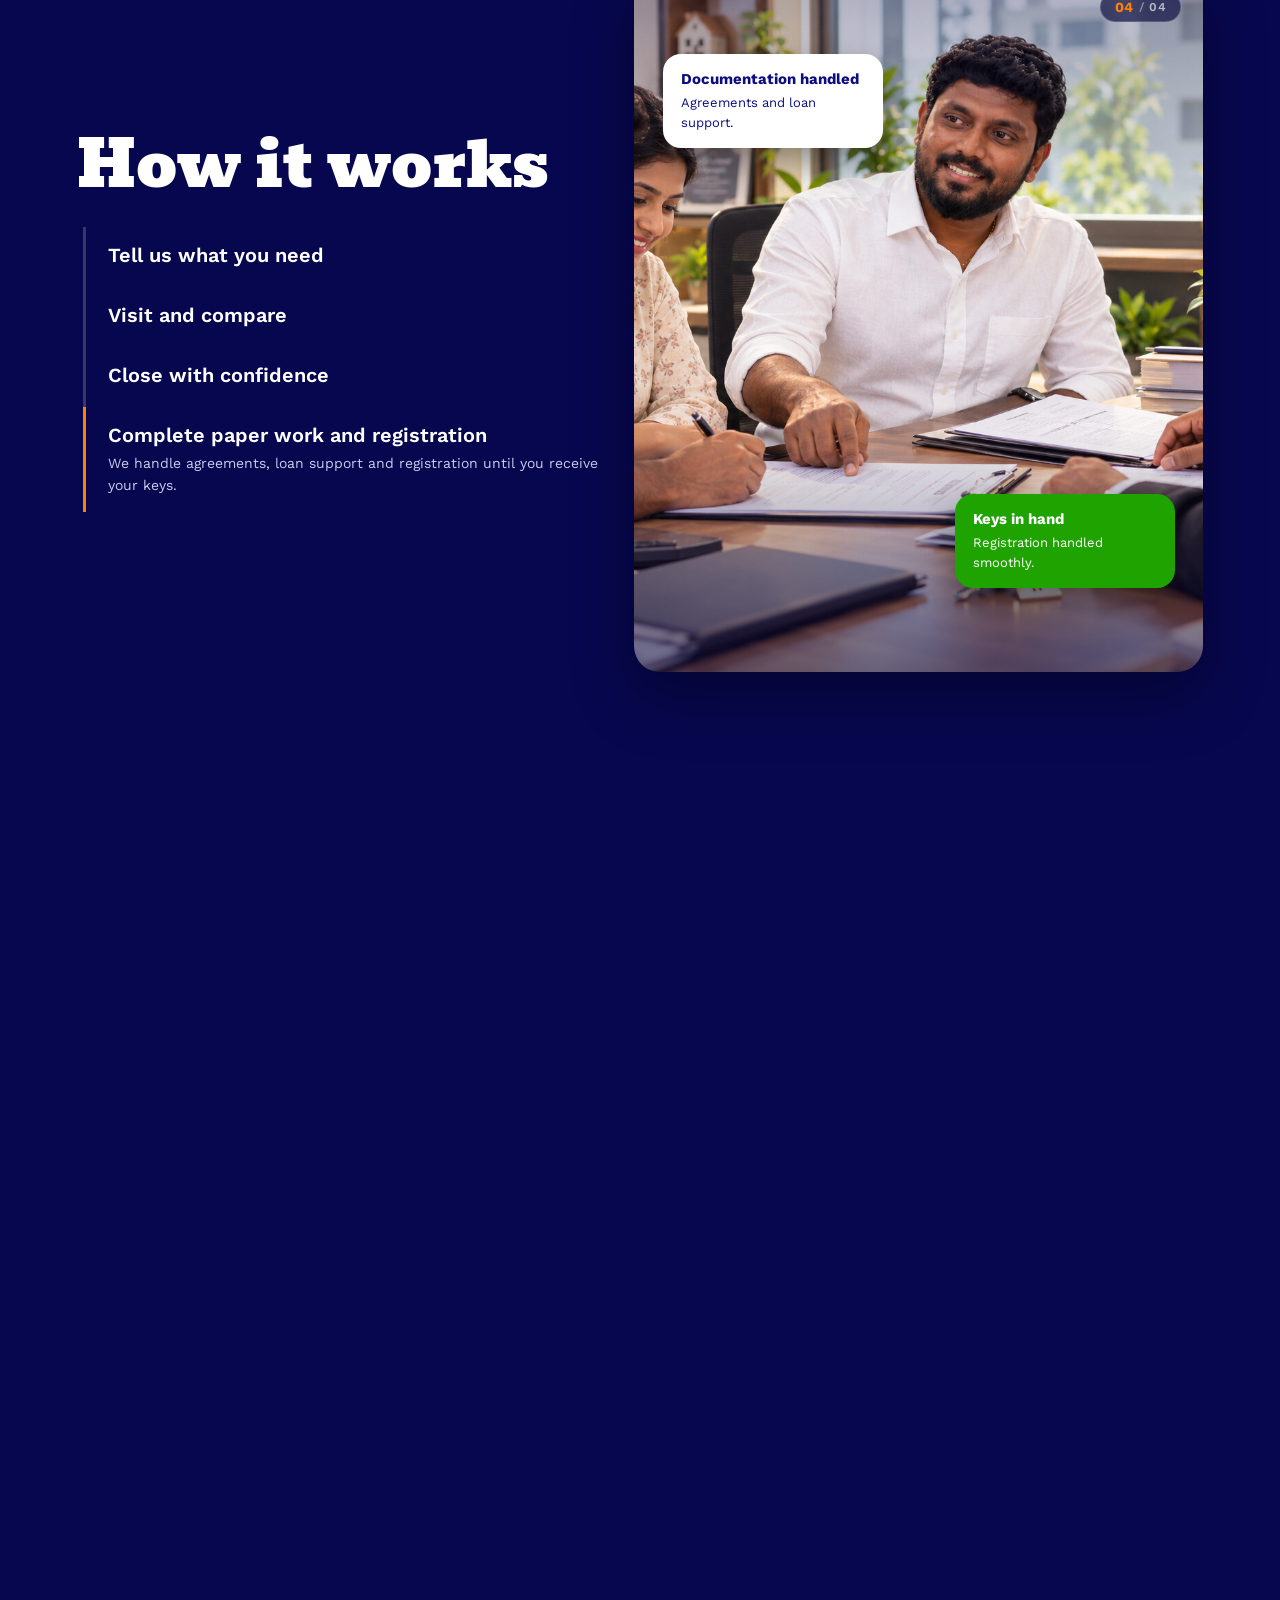
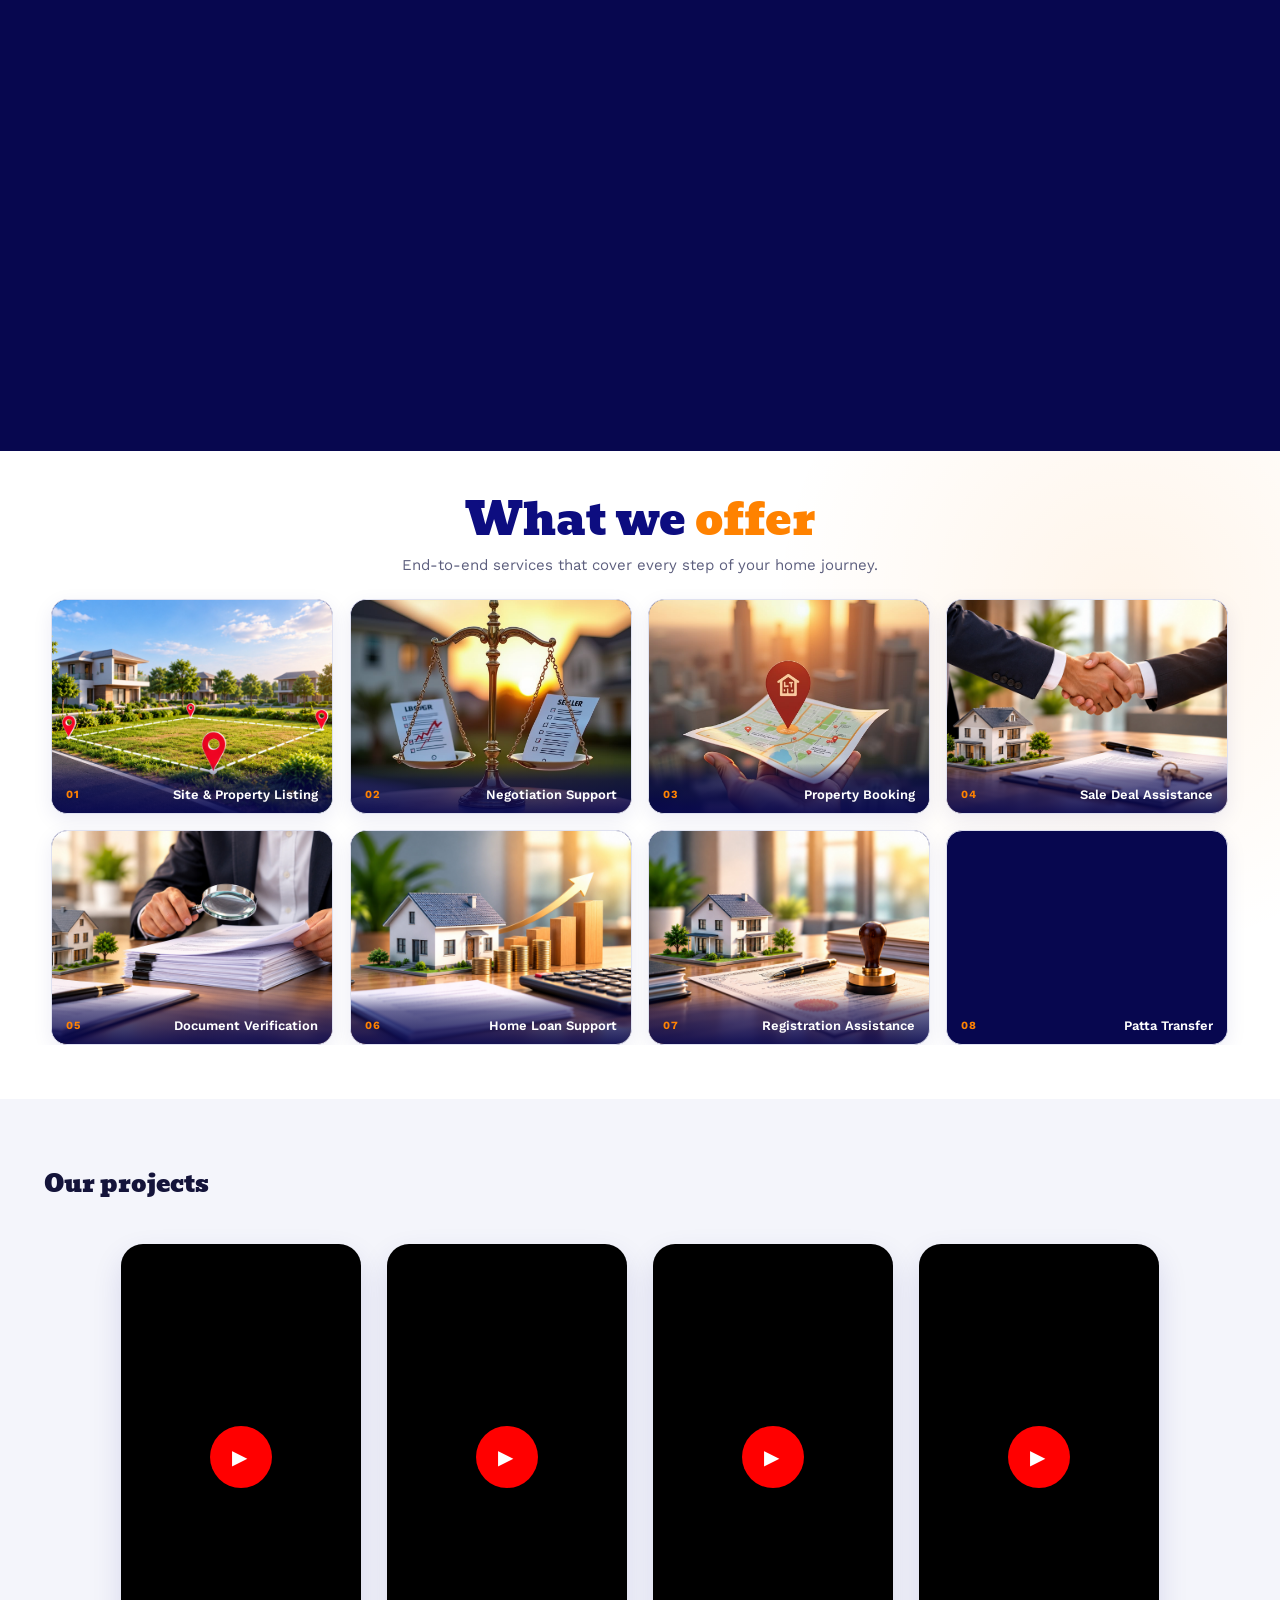
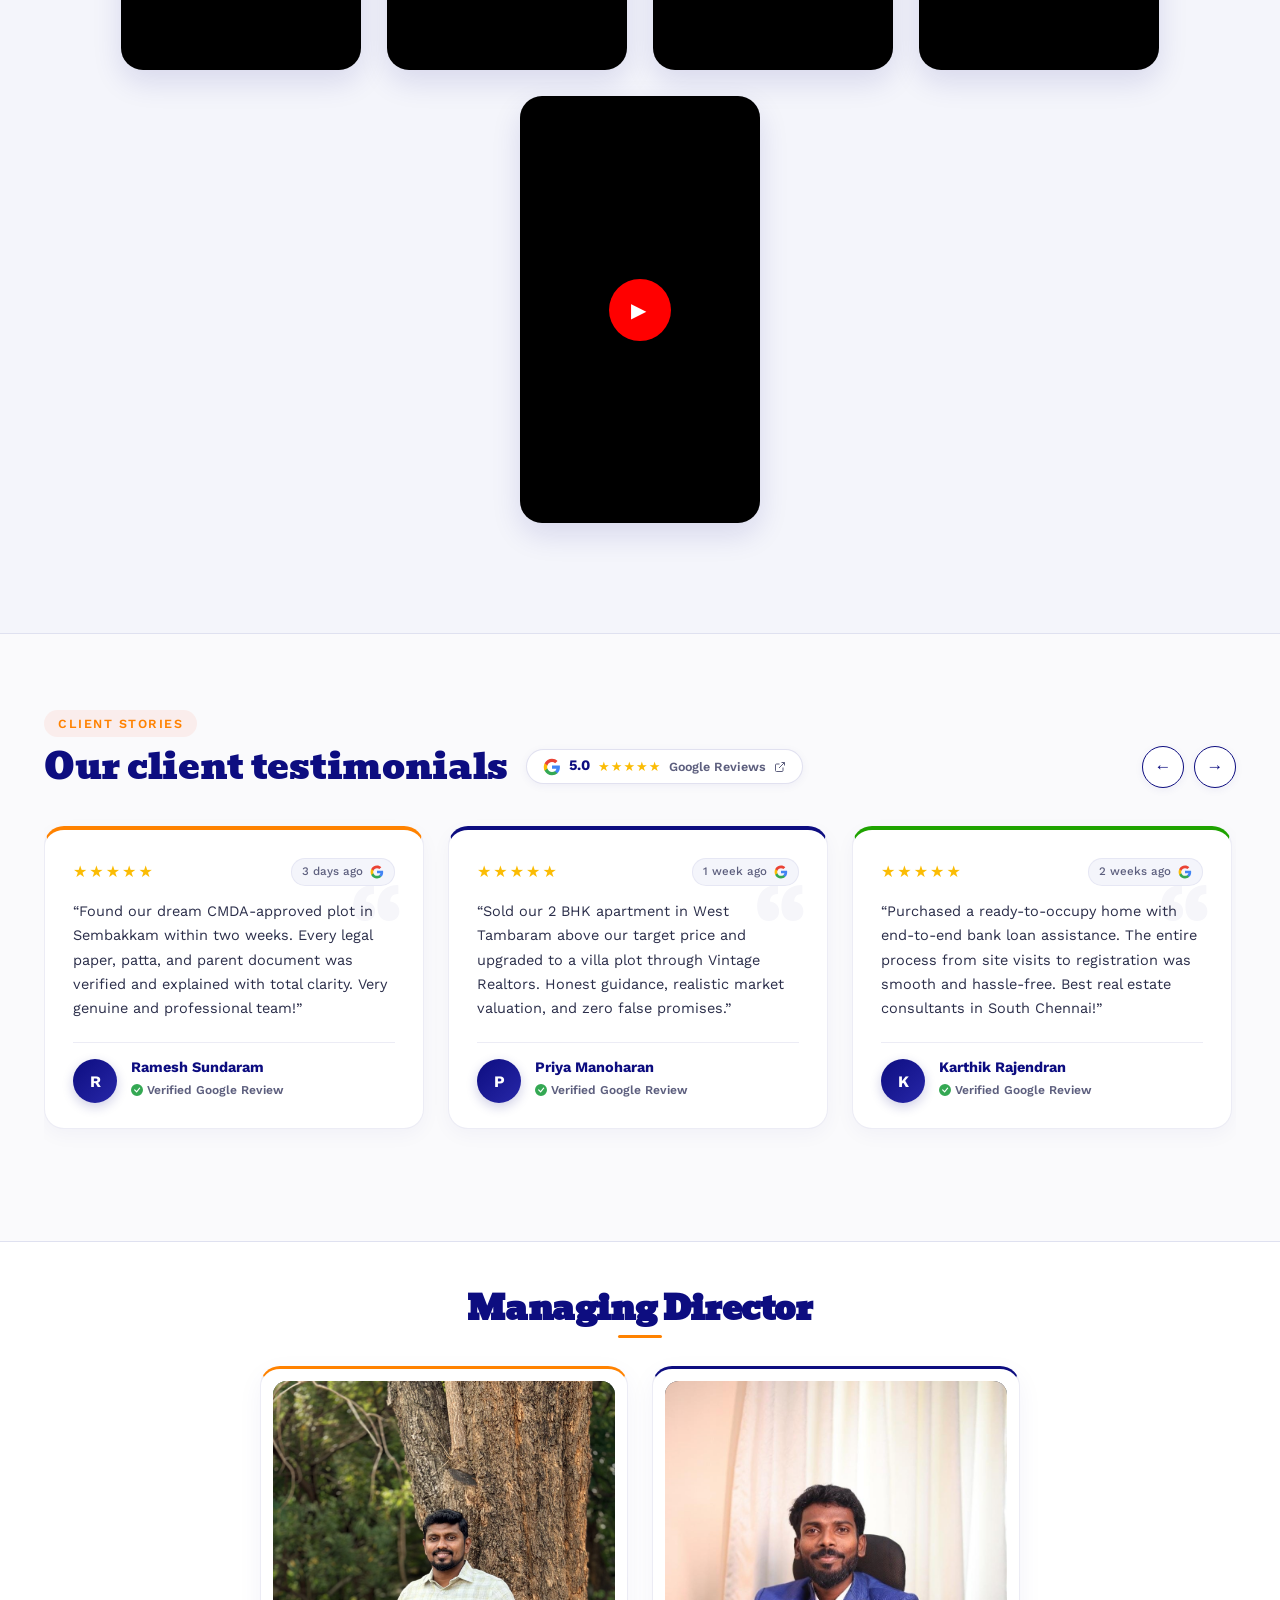
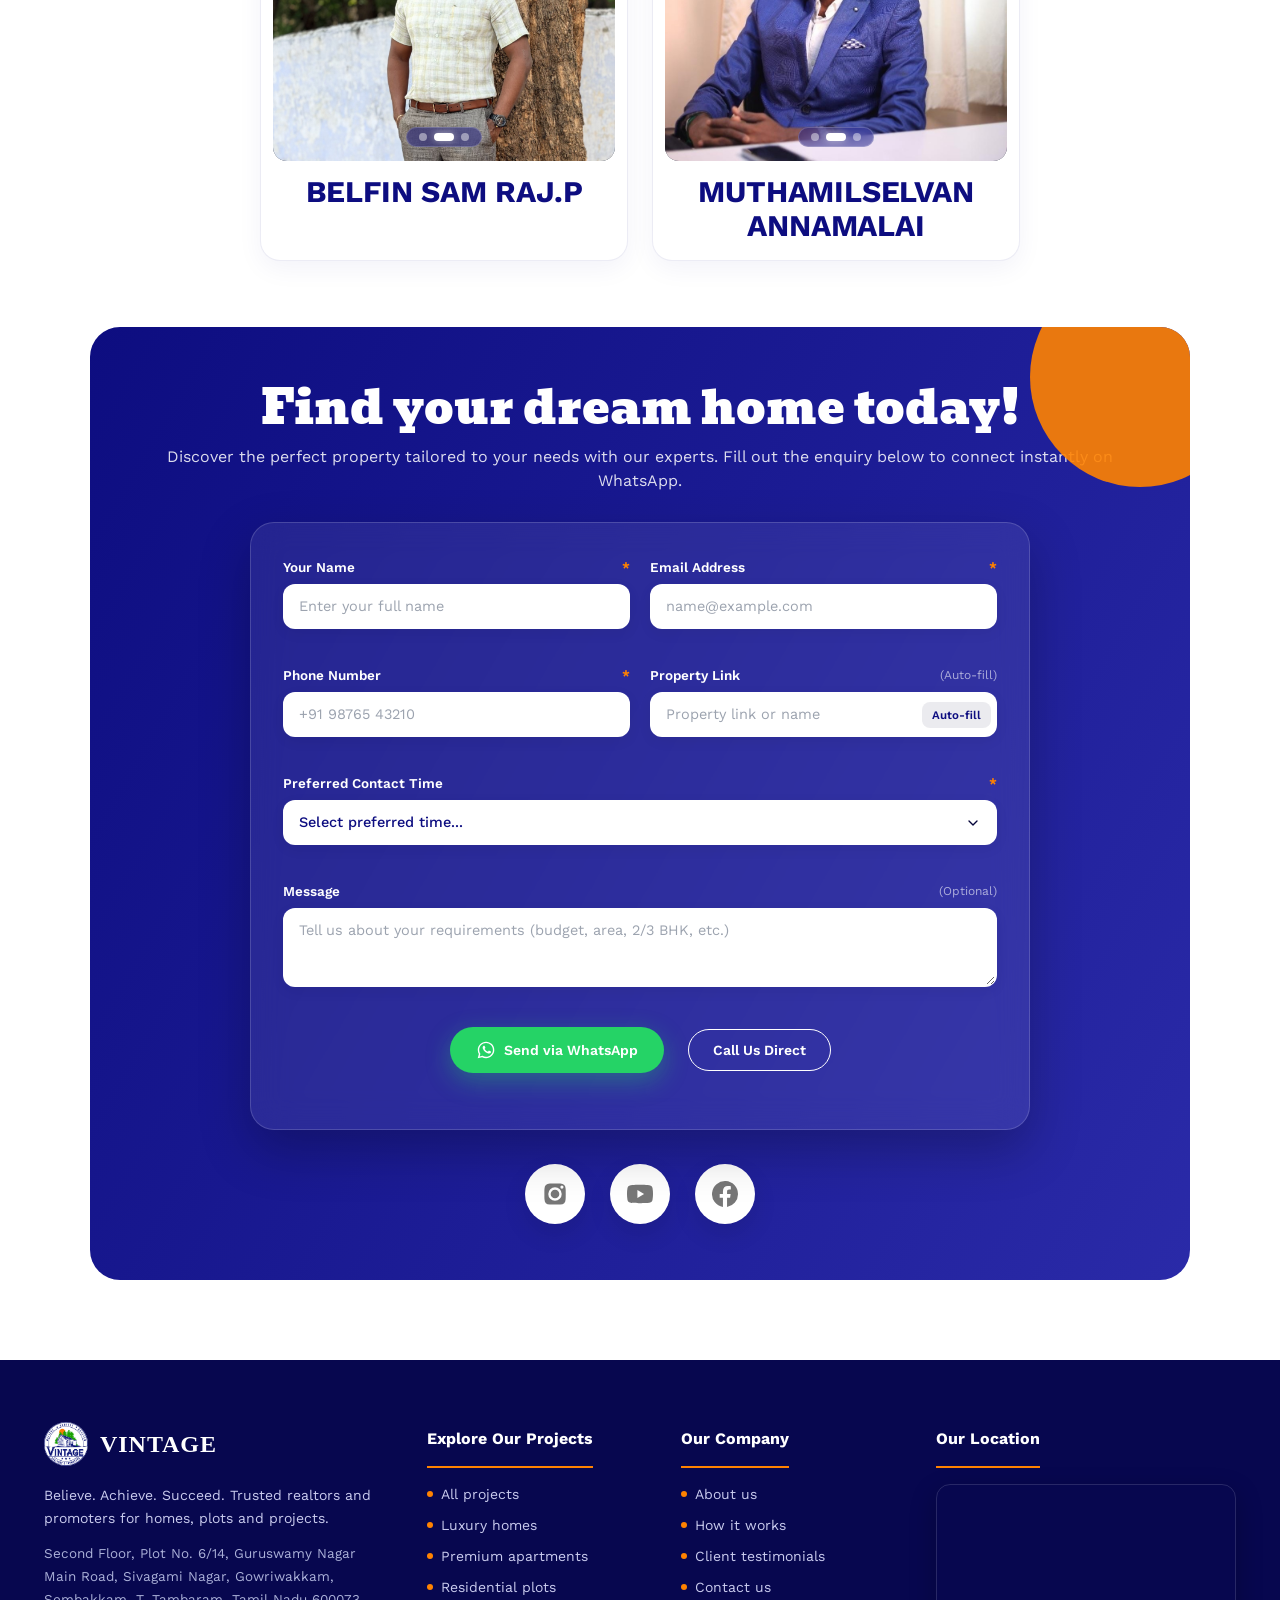
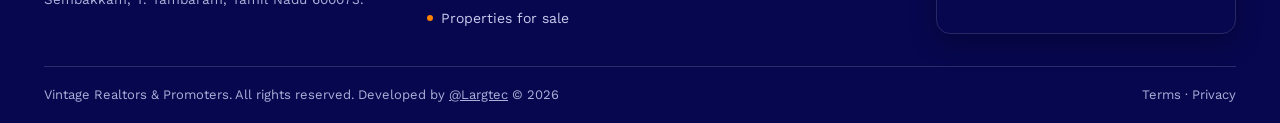
==== commit ac621708: "feat: update footer location map and branding, and add new script, styles, and asset images" ====
--- a/index.html
+++ b/index.html
@@ -590,8 +590,6 @@
               <div class="carousel-track">
                 <img src="assets/How%20it%20works/director1%20belfinsamraj%201.jpg" alt="Belfin Sam Raj P."
                   class="carousel-slide active" loading="lazy">
-                <img src="assets/How%20it%20works/director1%20belfinsamraj%202.jpg" alt="Belfin Sam Raj P."
-                  class="carousel-slide" loading="lazy">
                 <img src="assets/How%20it%20works/director1%20belfinsamraj%203.jpg" alt="Belfin Sam Raj P."
                   class="carousel-slide" loading="lazy">
                 <img src="assets/How%20it%20works/director1%20belfinsamraj%204.jpg" alt="Belfin Sam Raj P."
@@ -608,10 +606,9 @@
                 <span class="c-dot active" data-index="0" aria-label="Photo 1"></span>
                 <span class="c-dot" data-index="1" aria-label="Photo 2"></span>
                 <span class="c-dot" data-index="2" aria-label="Photo 3"></span>
-                <span class="c-dot" data-index="3" aria-label="Photo 4"></span>
-              </div>
-            </div>
-            <h3 class="director-name">Belfin Sam Raj P.</h3>
+              </div>
+            </div>
+            <h3 class="director-name" style="font-family: Work Sans, sans-serif;text-transform: uppercase;font-size: 30px;">Belfin Sam Raj.P</h3>
           </div>
 
           <!-- Profile 2 -->
@@ -620,8 +617,6 @@
               <div class="carousel-track">
                 <img src="assets/How%20it%20works/director2%20muthamil%201.jpg" alt="Muthamilselvan Annamalai"
                   class="carousel-slide active" loading="lazy">
-                <img src="assets/How%20it%20works/director2%20muthamil%202.jpg" alt="Muthamilselvan Annamalai"
-                  class="carousel-slide" loading="lazy">
                 <img src="assets/How%20it%20works/director2%20muthamil%203.jpg" alt="Muthamilselvan Annamalai"
                   class="carousel-slide" loading="lazy">
                 <img src="assets/How%20it%20works/director2%20muthamil%204.jpeg" alt="Muthamilselvan Annamalai"
@@ -638,10 +633,9 @@
                 <span class="c-dot active" data-index="0" aria-label="Photo 1"></span>
                 <span class="c-dot" data-index="1" aria-label="Photo 2"></span>
                 <span class="c-dot" data-index="2" aria-label="Photo 3"></span>
-                <span class="c-dot" data-index="3" aria-label="Photo 4"></span>
-              </div>
-            </div>
-            <h3 class="director-name">Muthamilselvan Annamalai</h3>
+              </div>
+            </div>
+            <h3 class="director-name" style="font-family: Work Sans, sans-serif;text-transform: uppercase; font-size: 30px;">Muthamilselvan Annamalai</h3>
           </div>
         </div>
       </div>
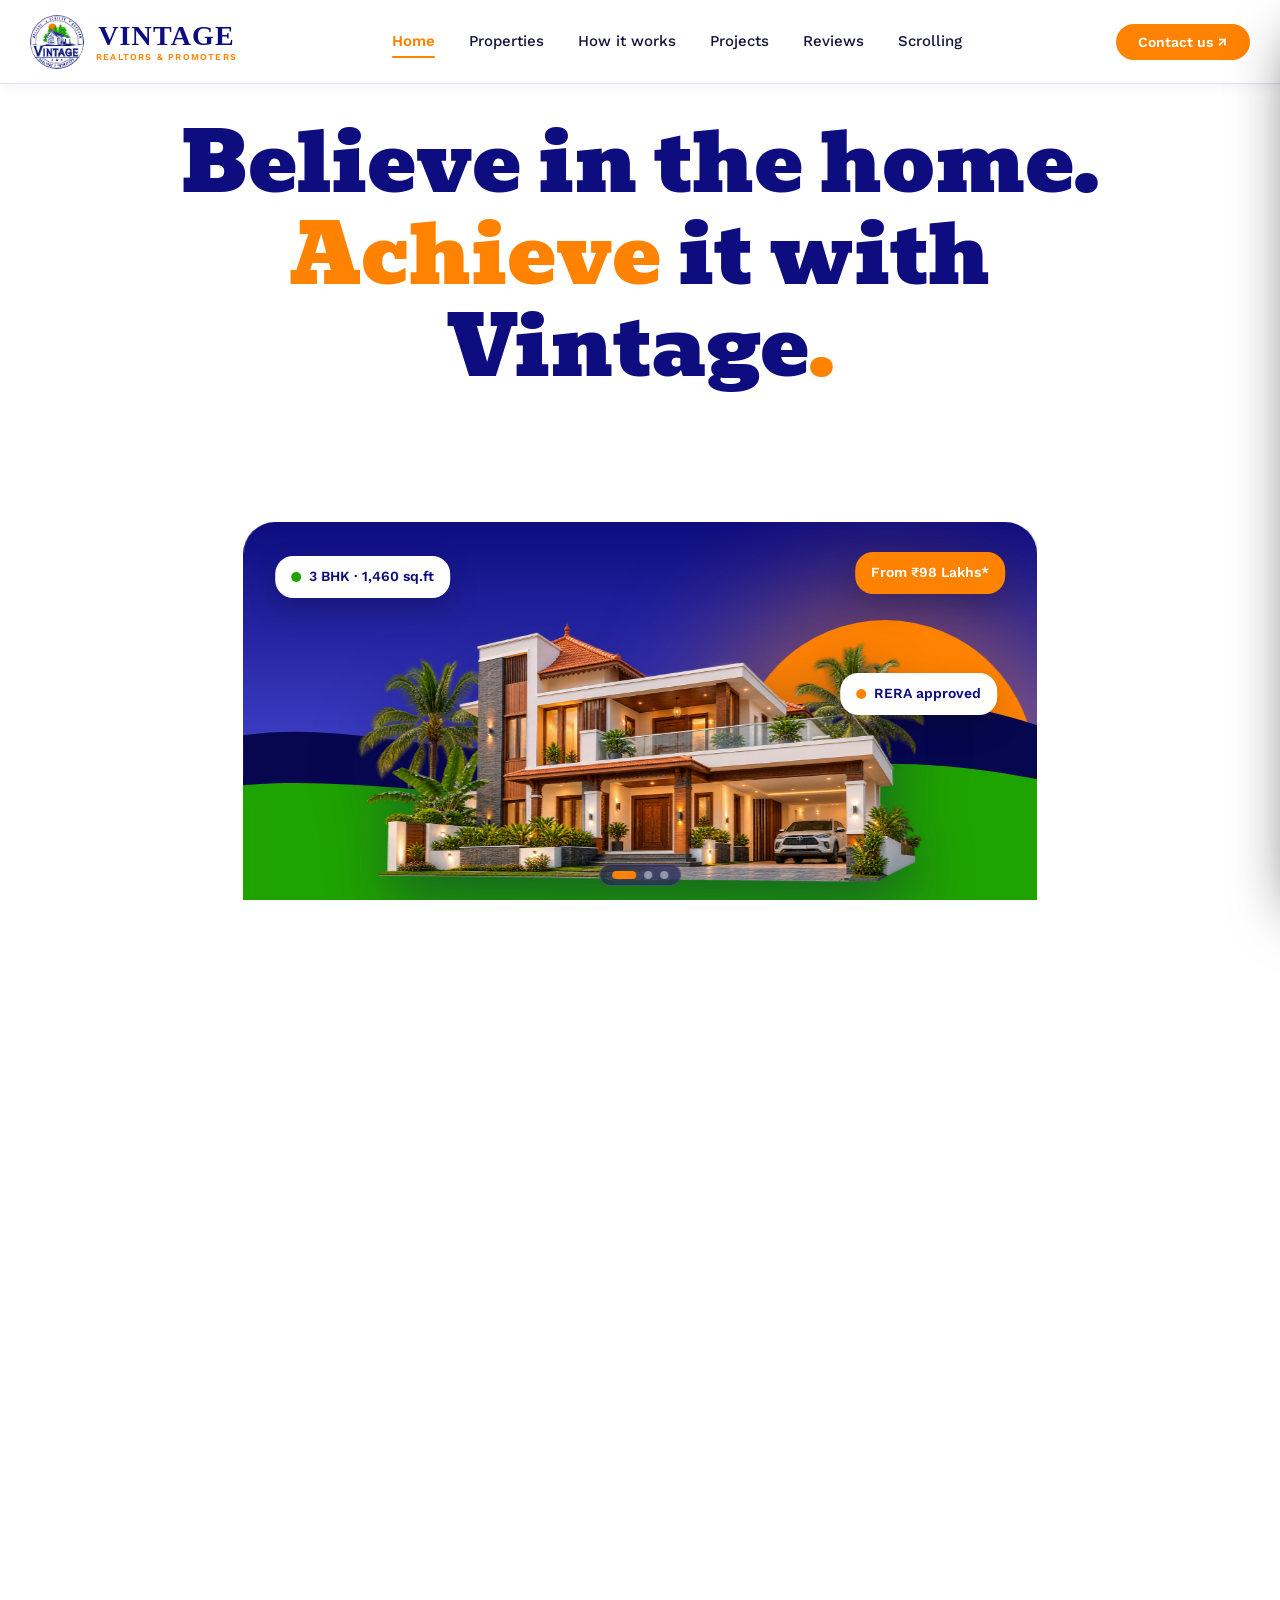
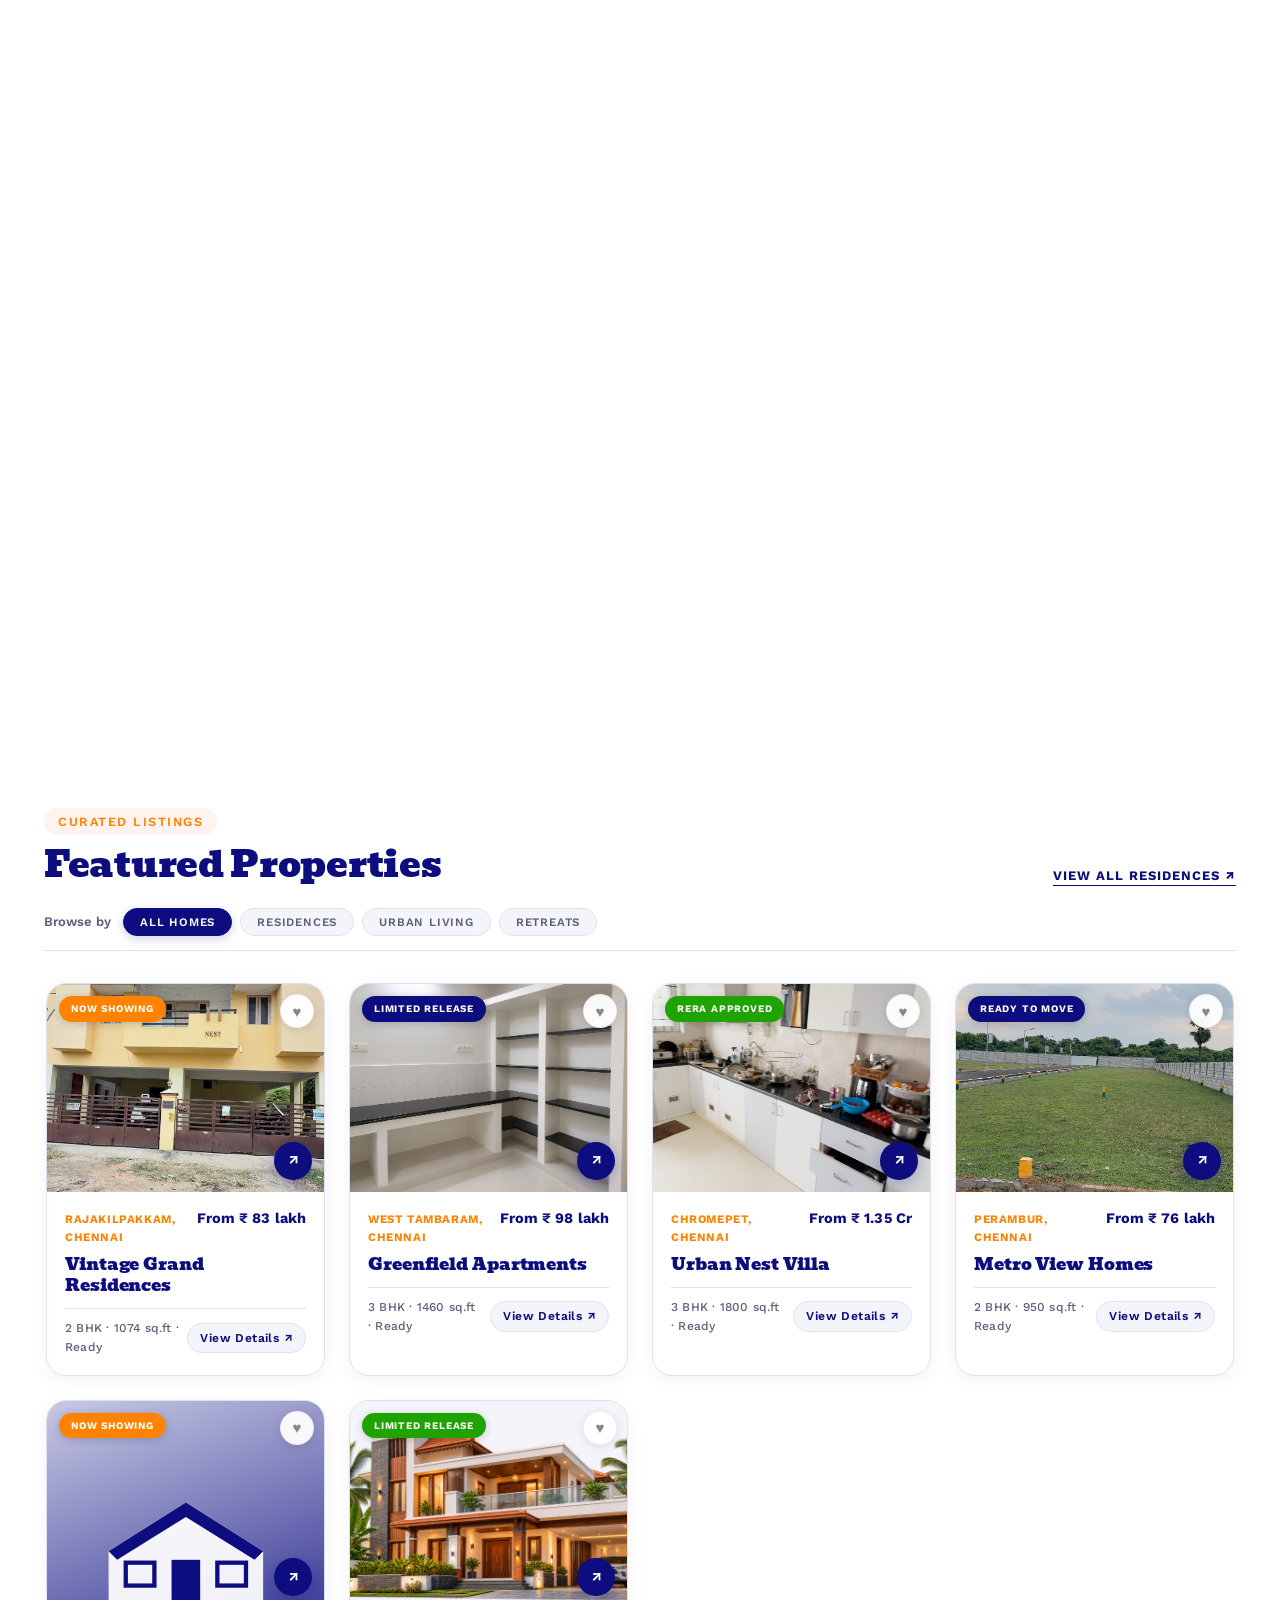
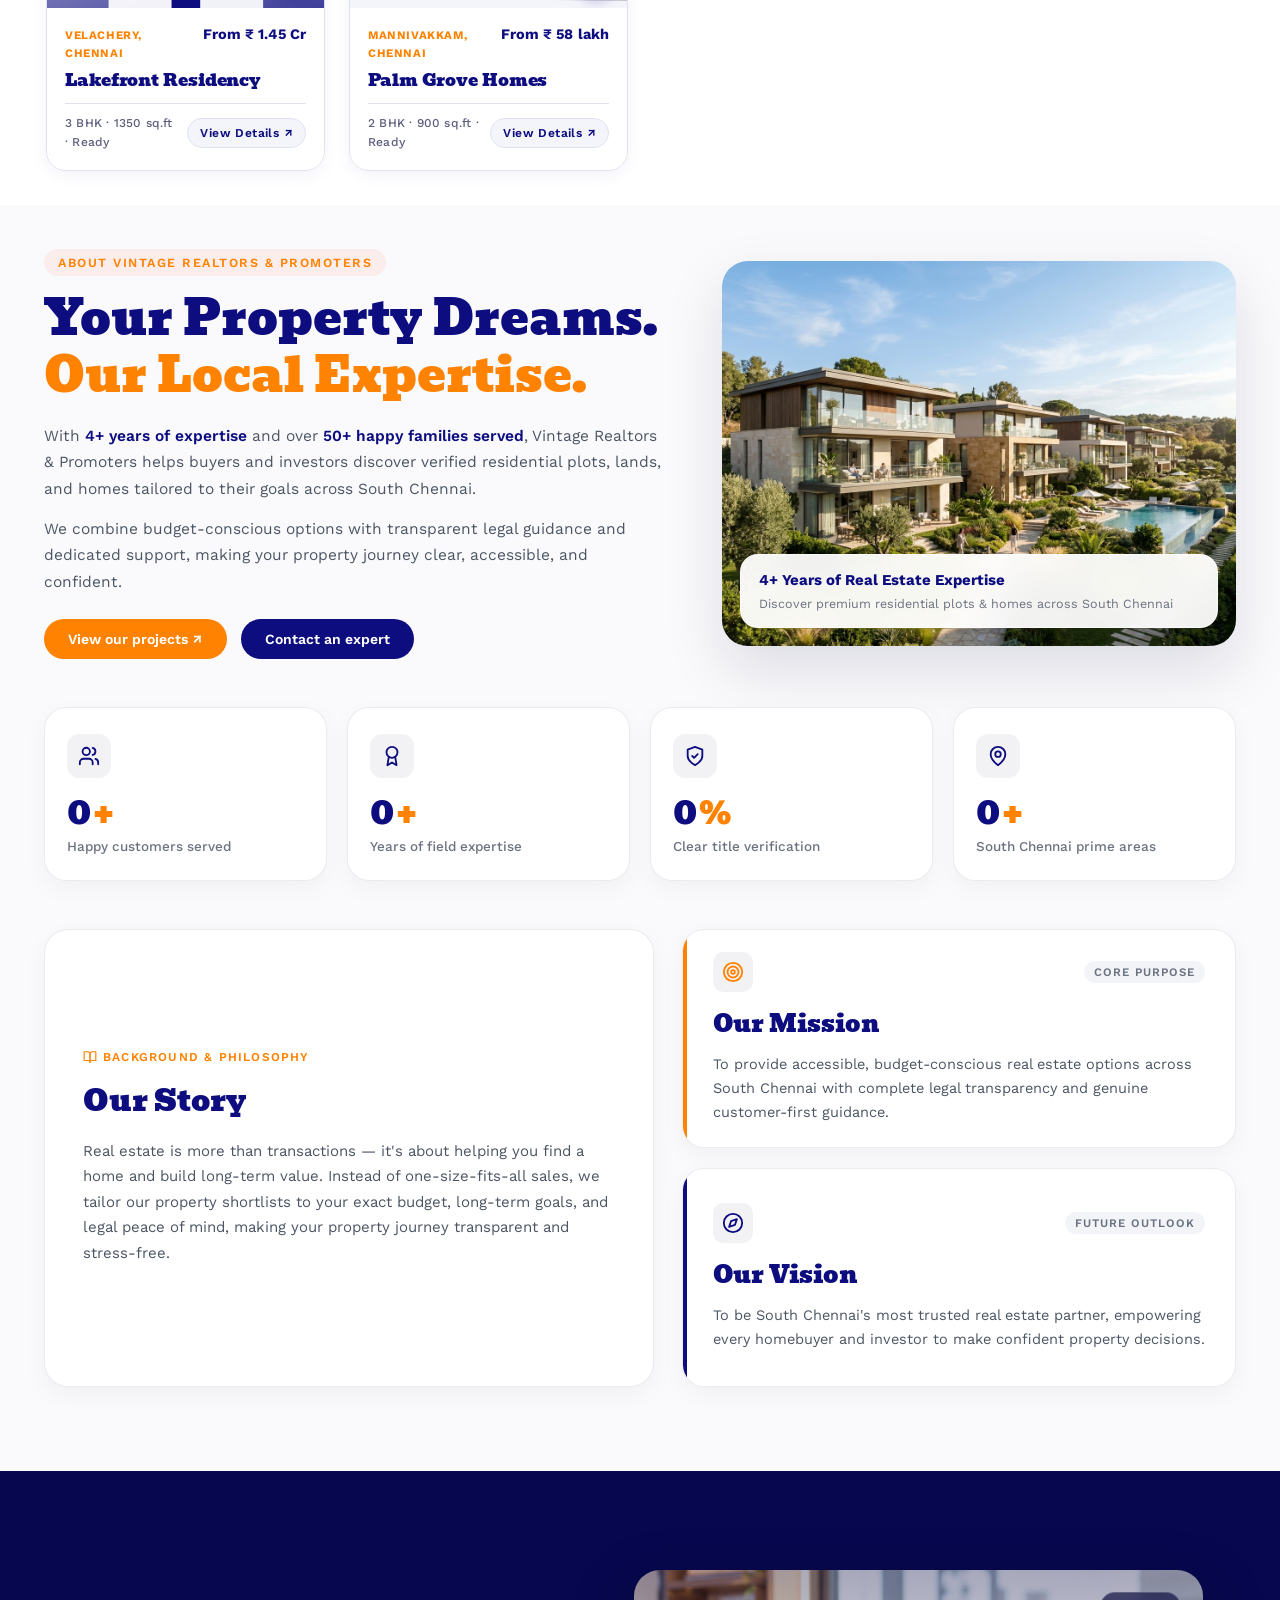
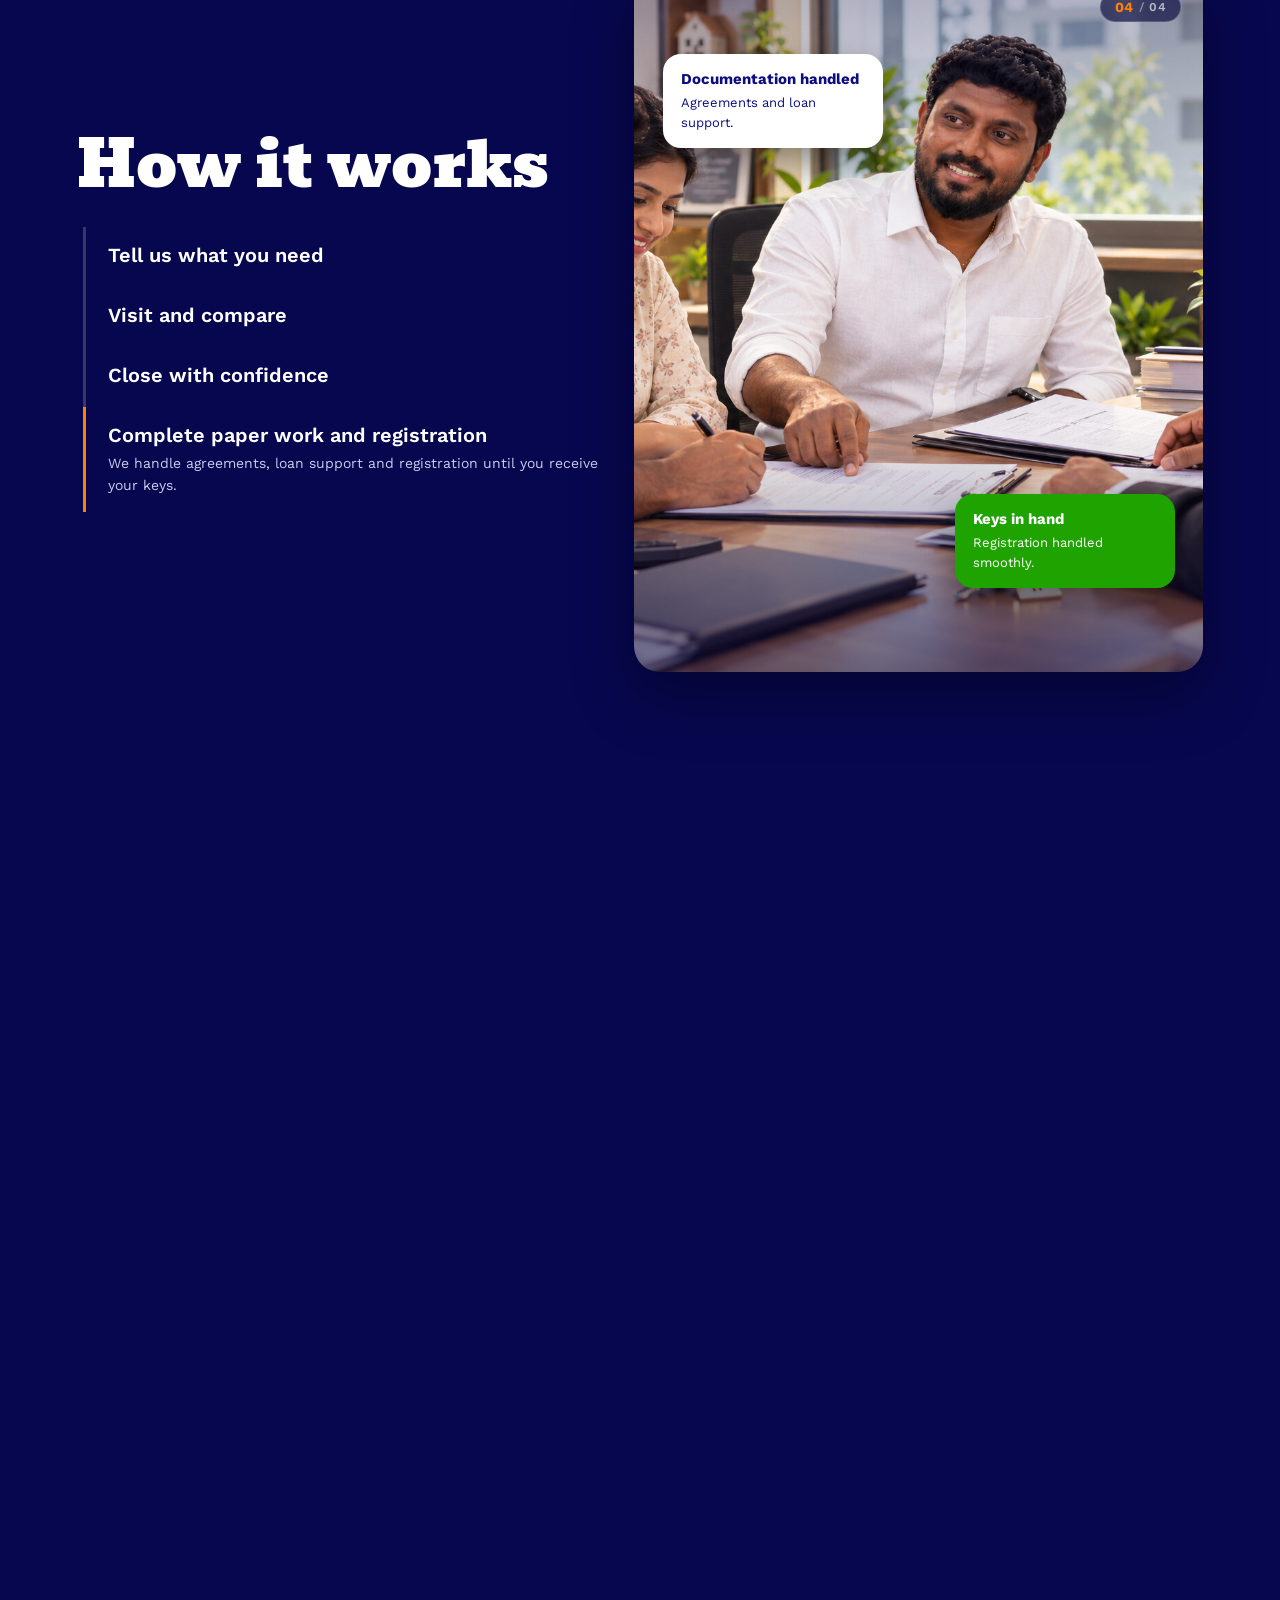
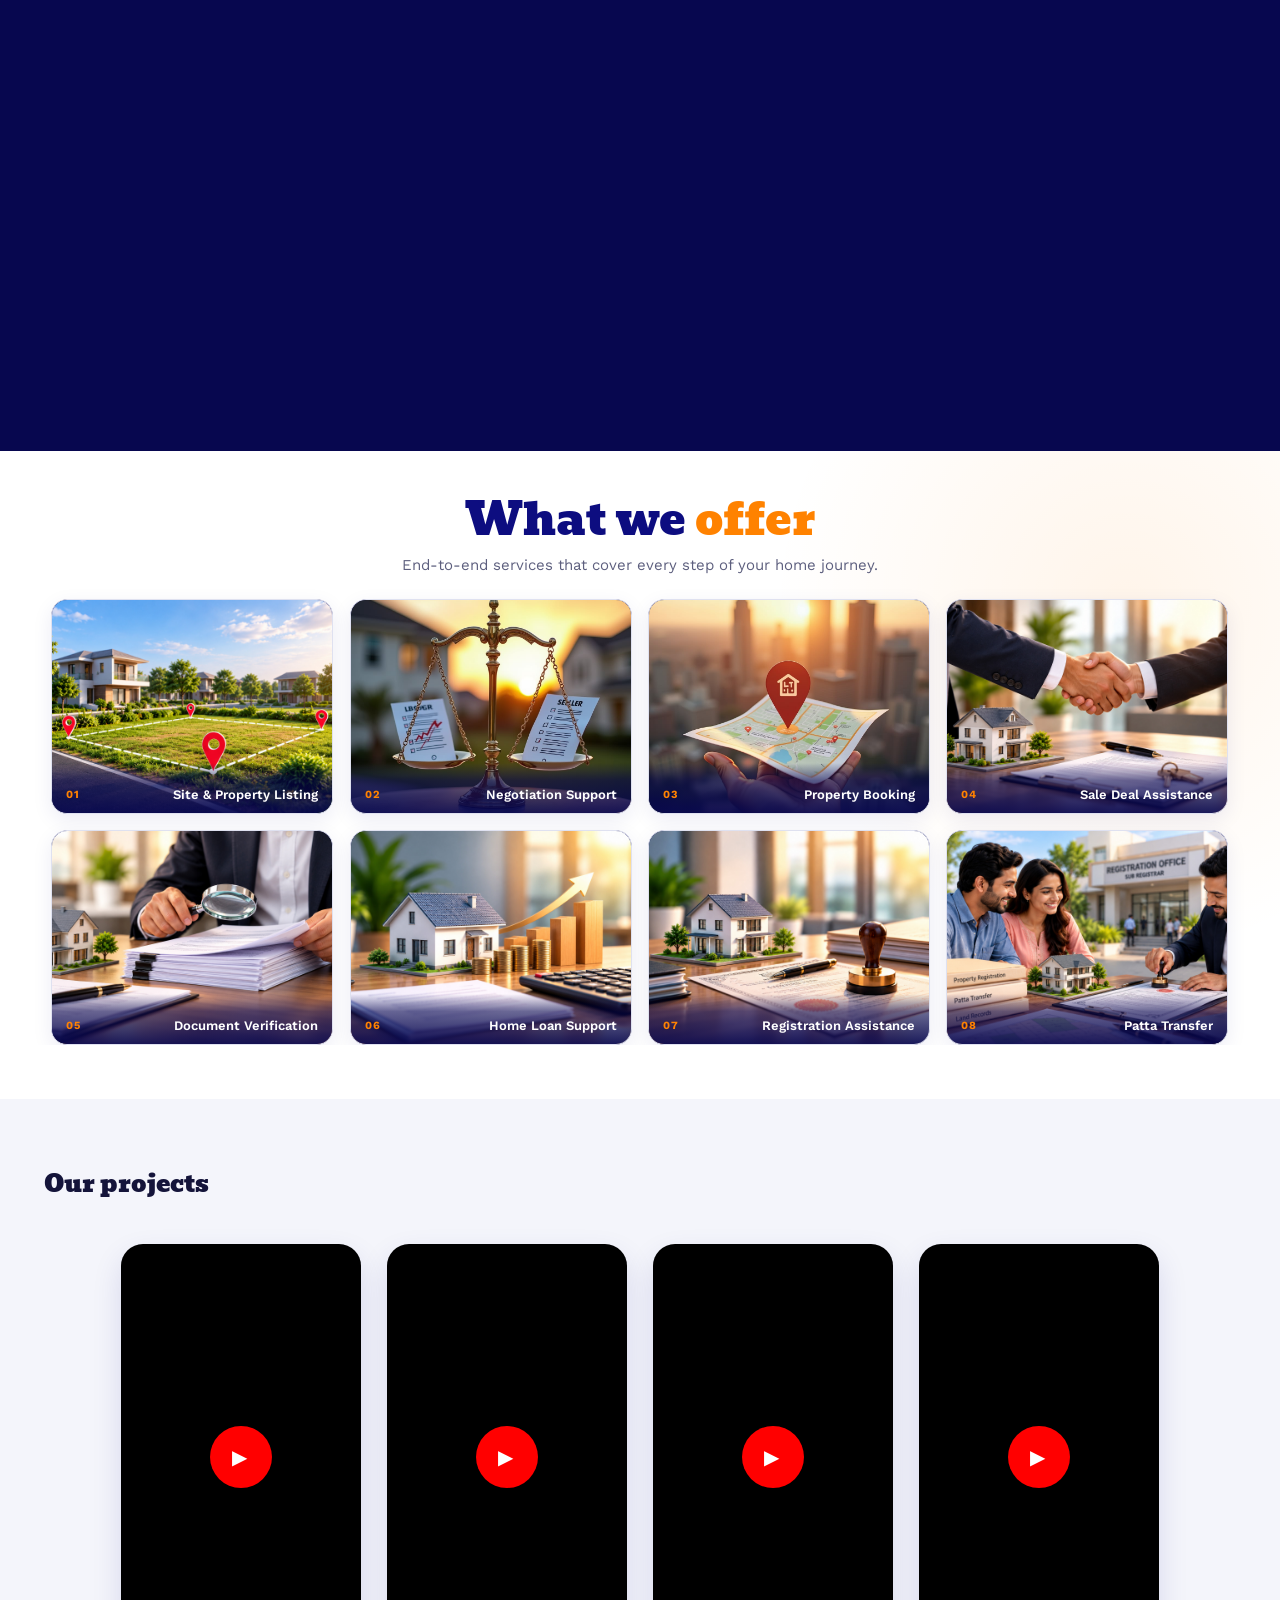
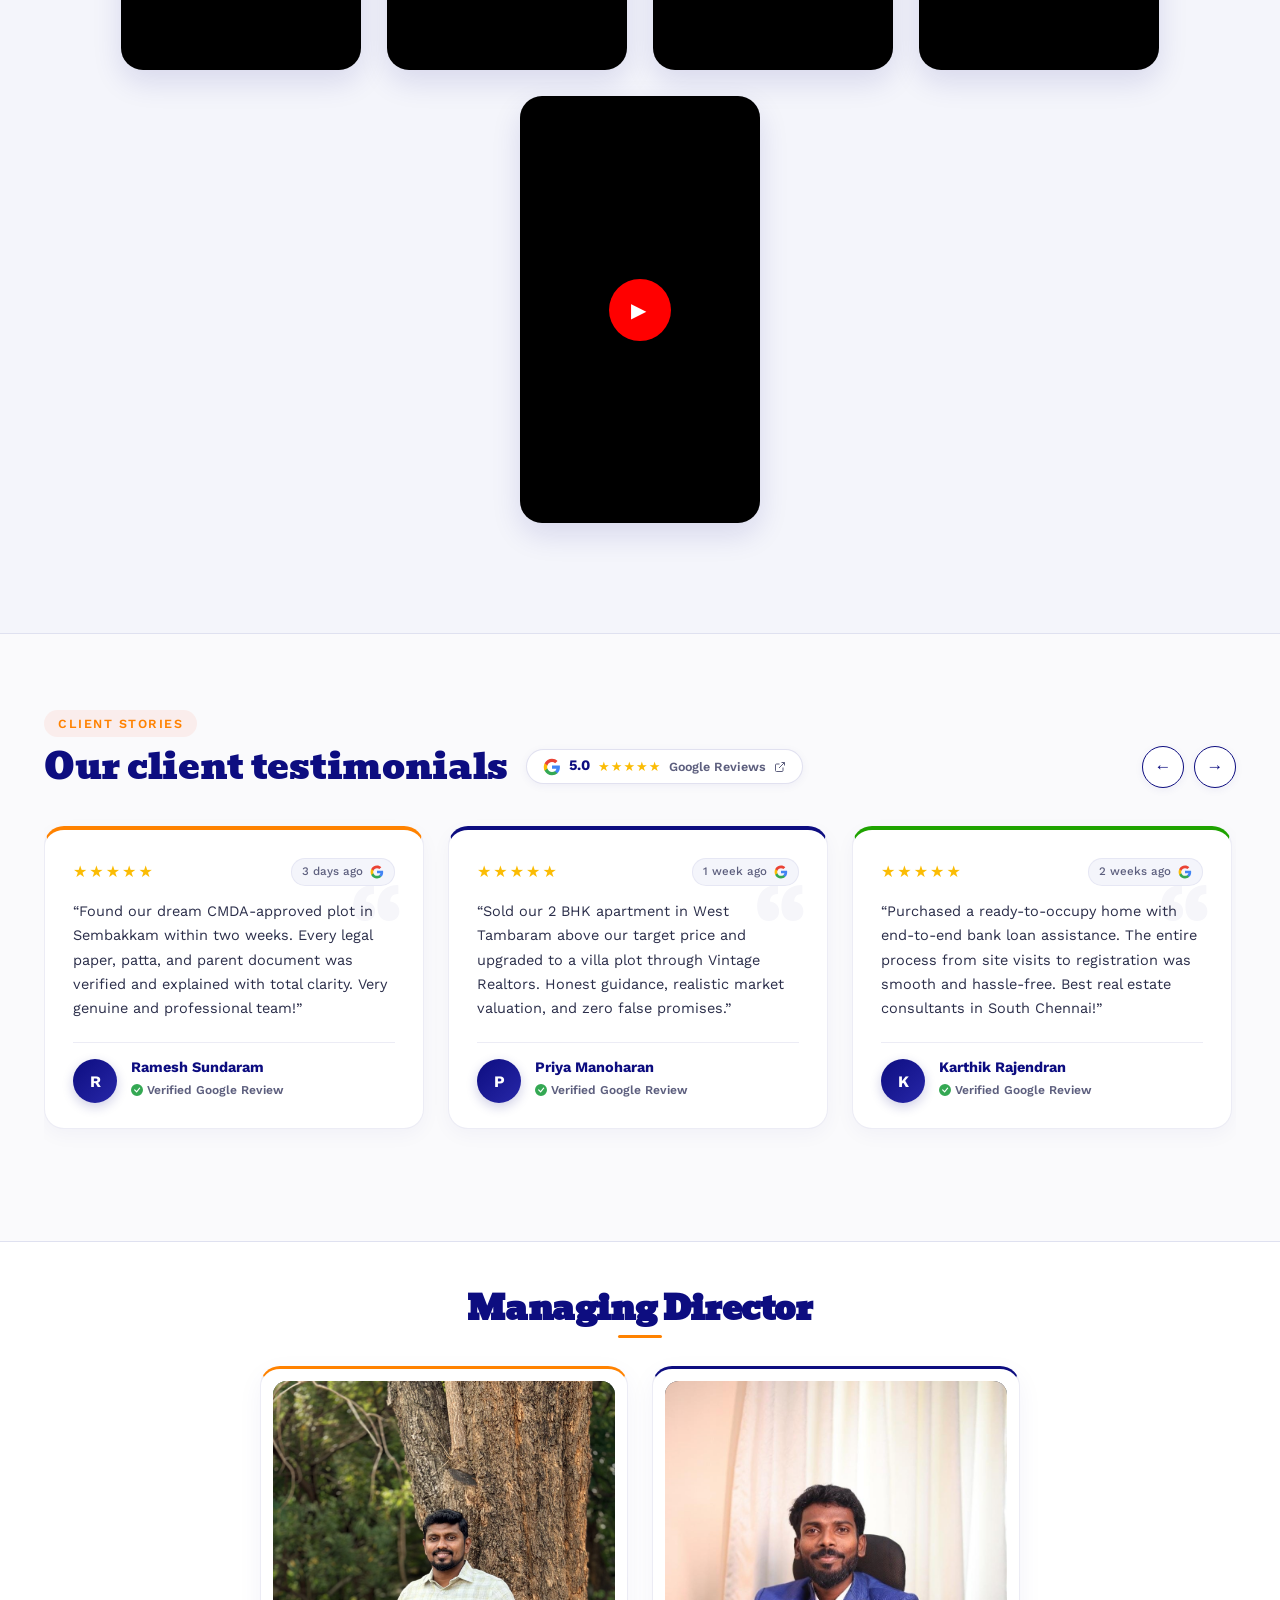
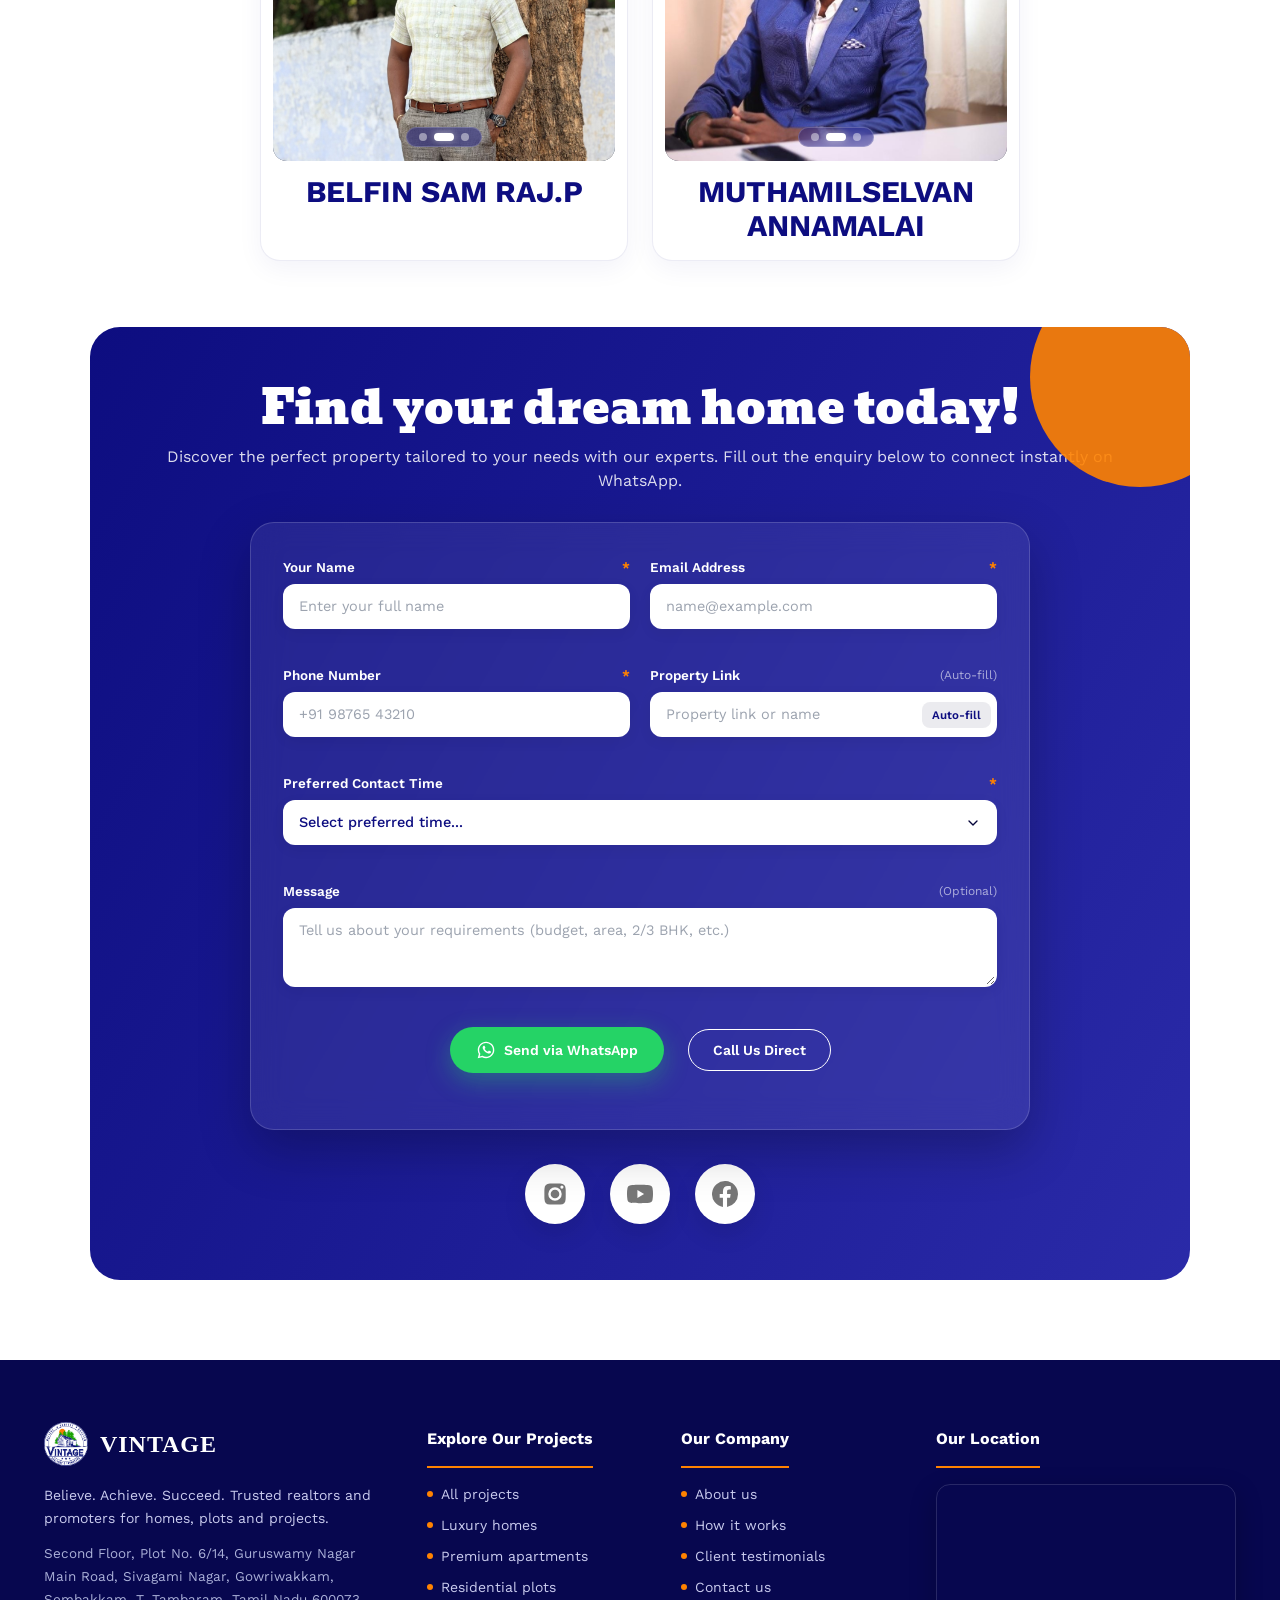
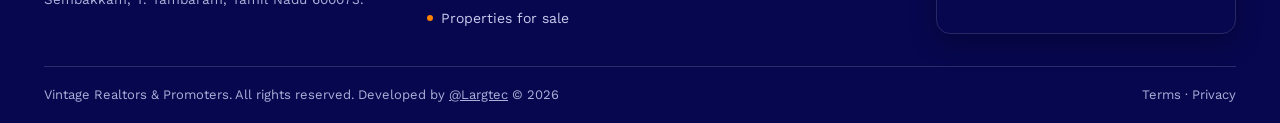
==== commit 3cdd9771: "feat: add scroll-driven film hero section with associated styles and scripts" ====
--- a/index.html
+++ b/index.html
@@ -27,6 +27,7 @@
         <li><a href="#how" class="nav-link">How it works</a></li>
         <li><a href="#projects" class="nav-link">Projects</a></li>
         <li><a href="#reviews" class="nav-link">Reviews</a></li>
+        <li><a href="./scrolling.html" class="nav-link">Scrolling</a></li>
       </ul>
       <div class="nav-actions">
         <a href="#contact" class="btn contact-btn">Contact us ↗</a>
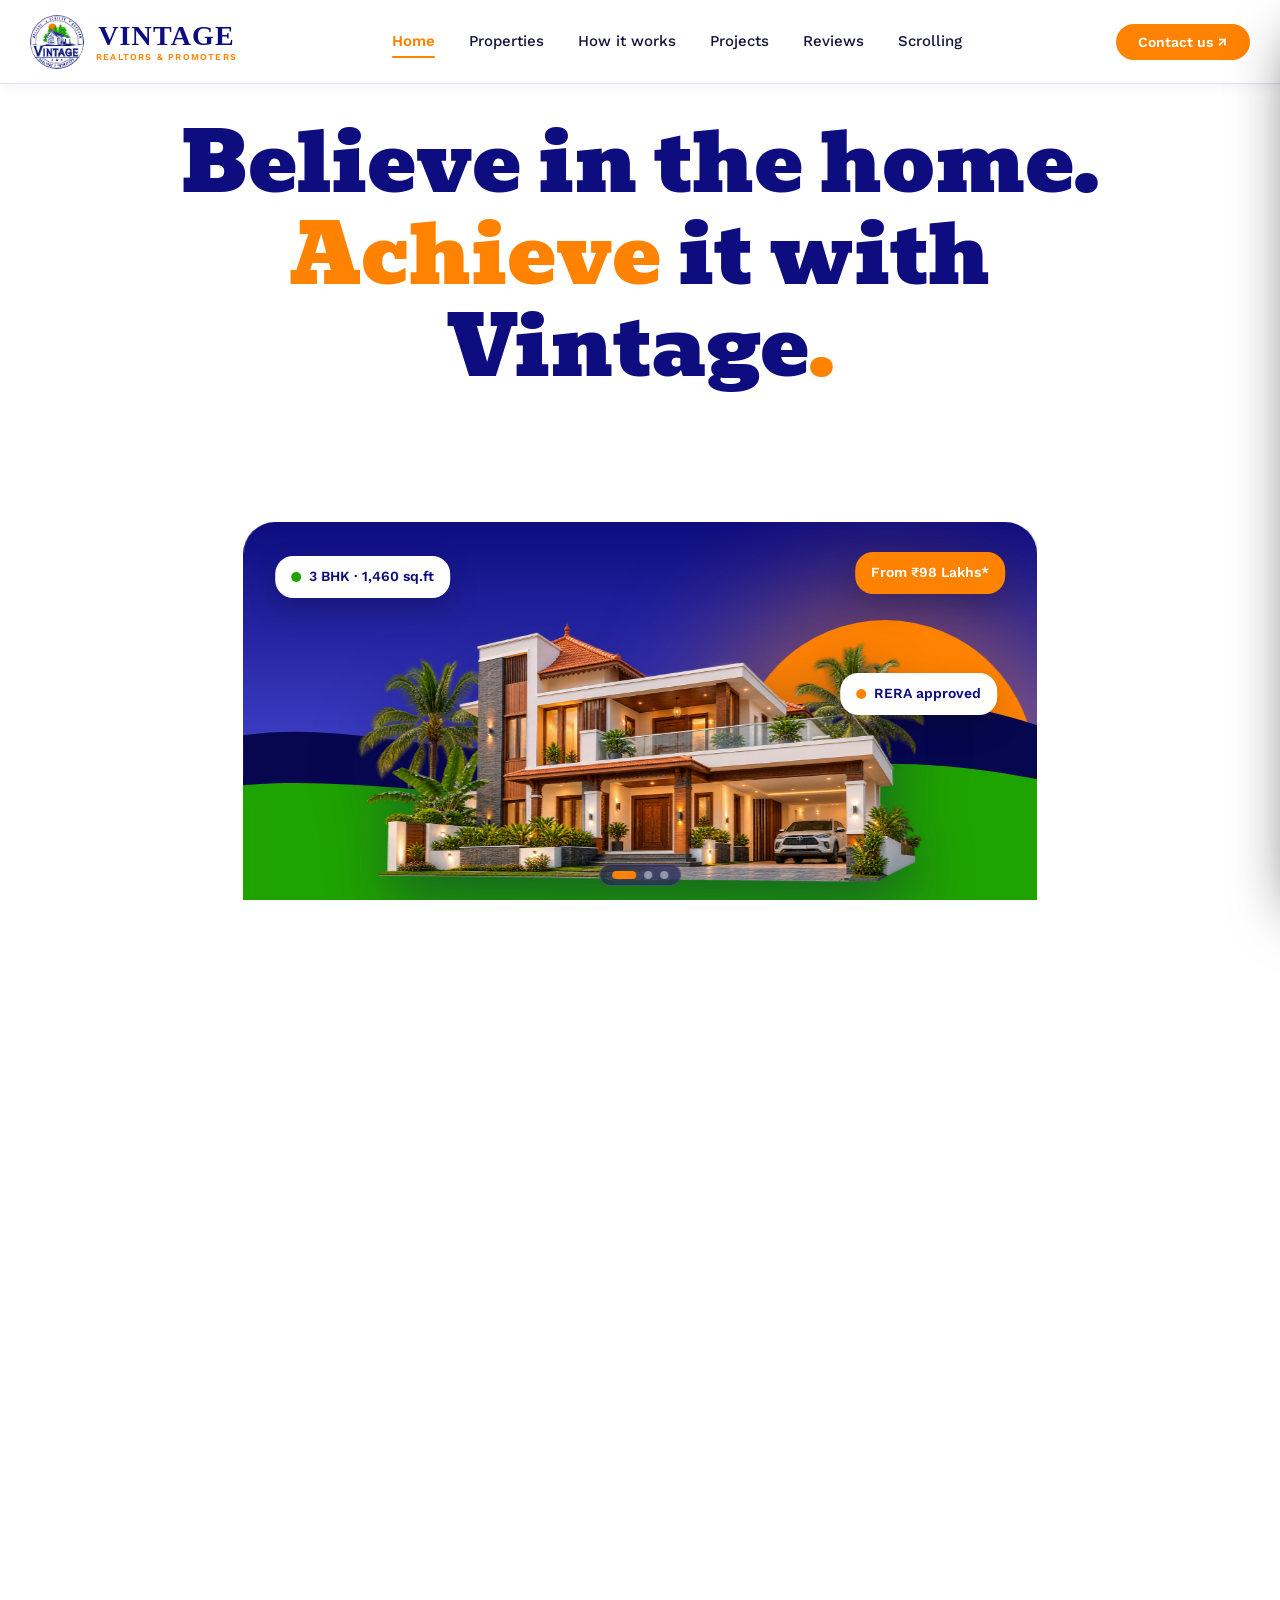
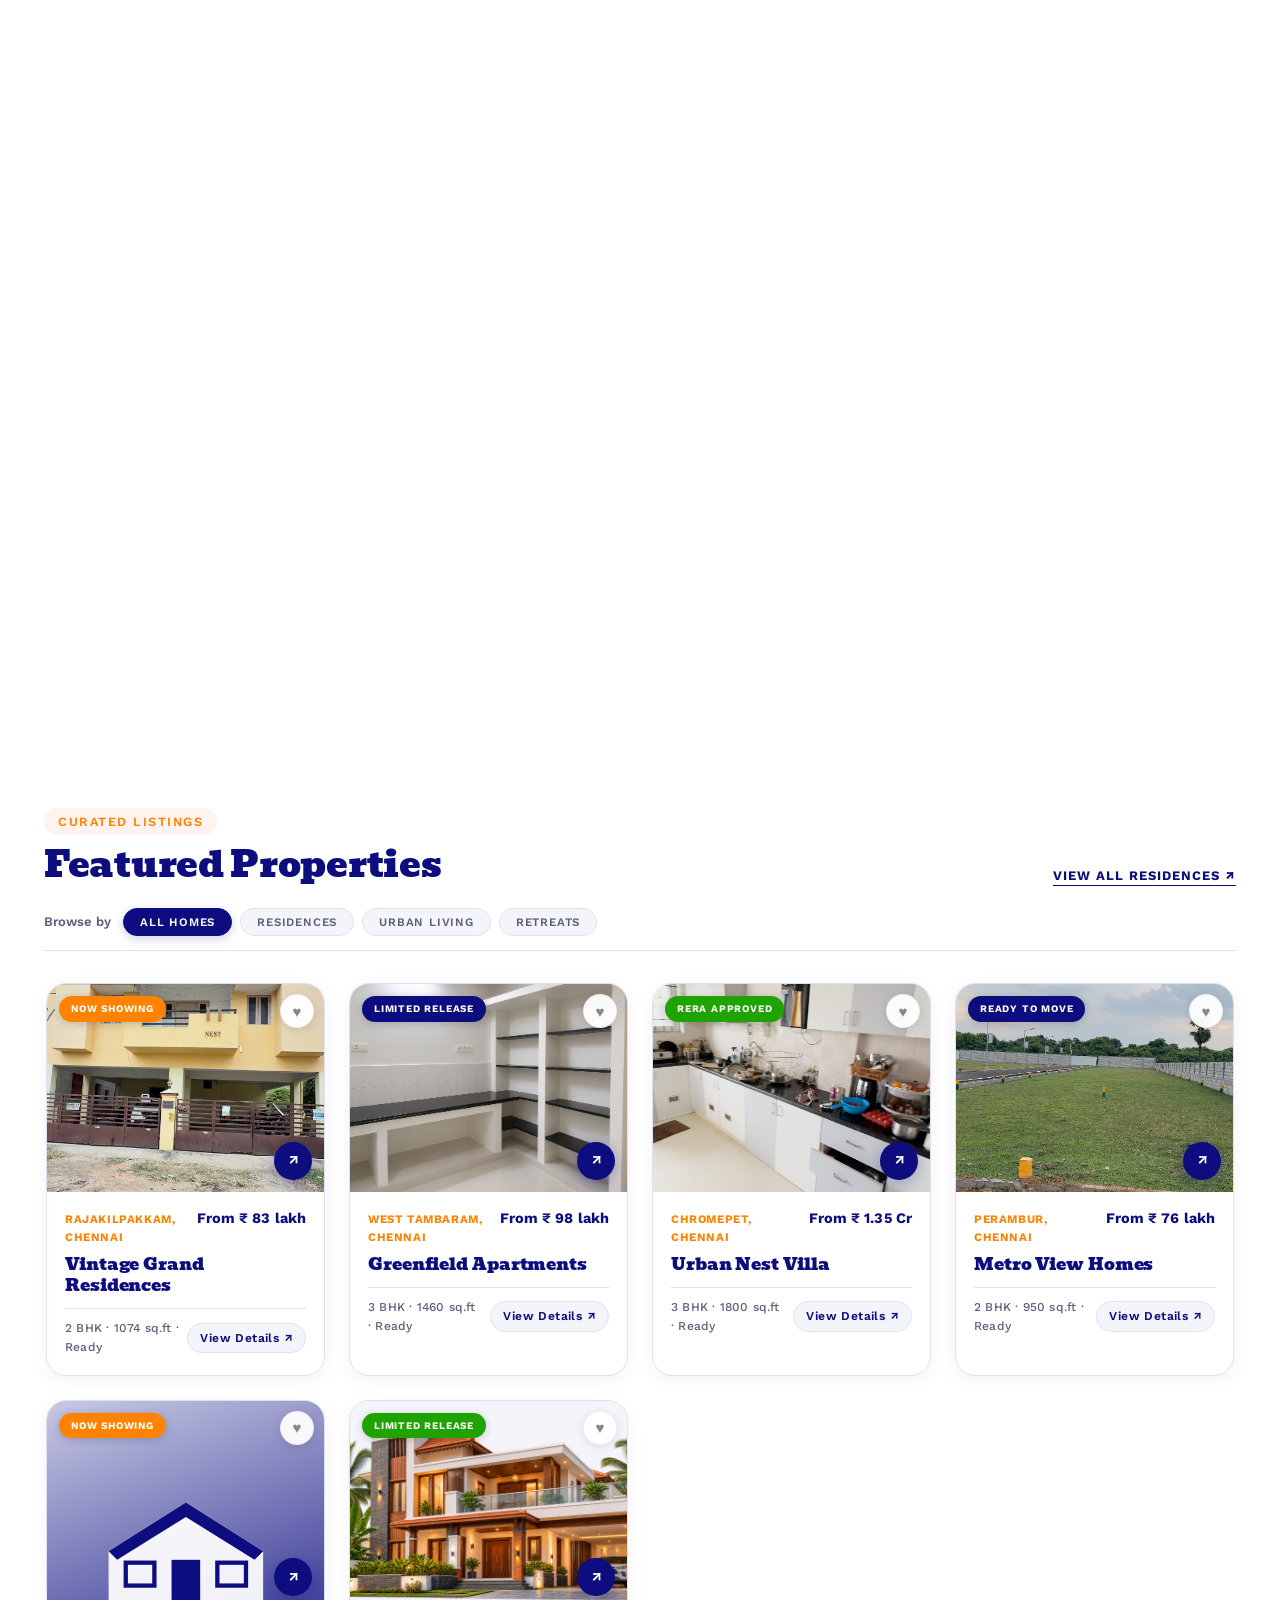
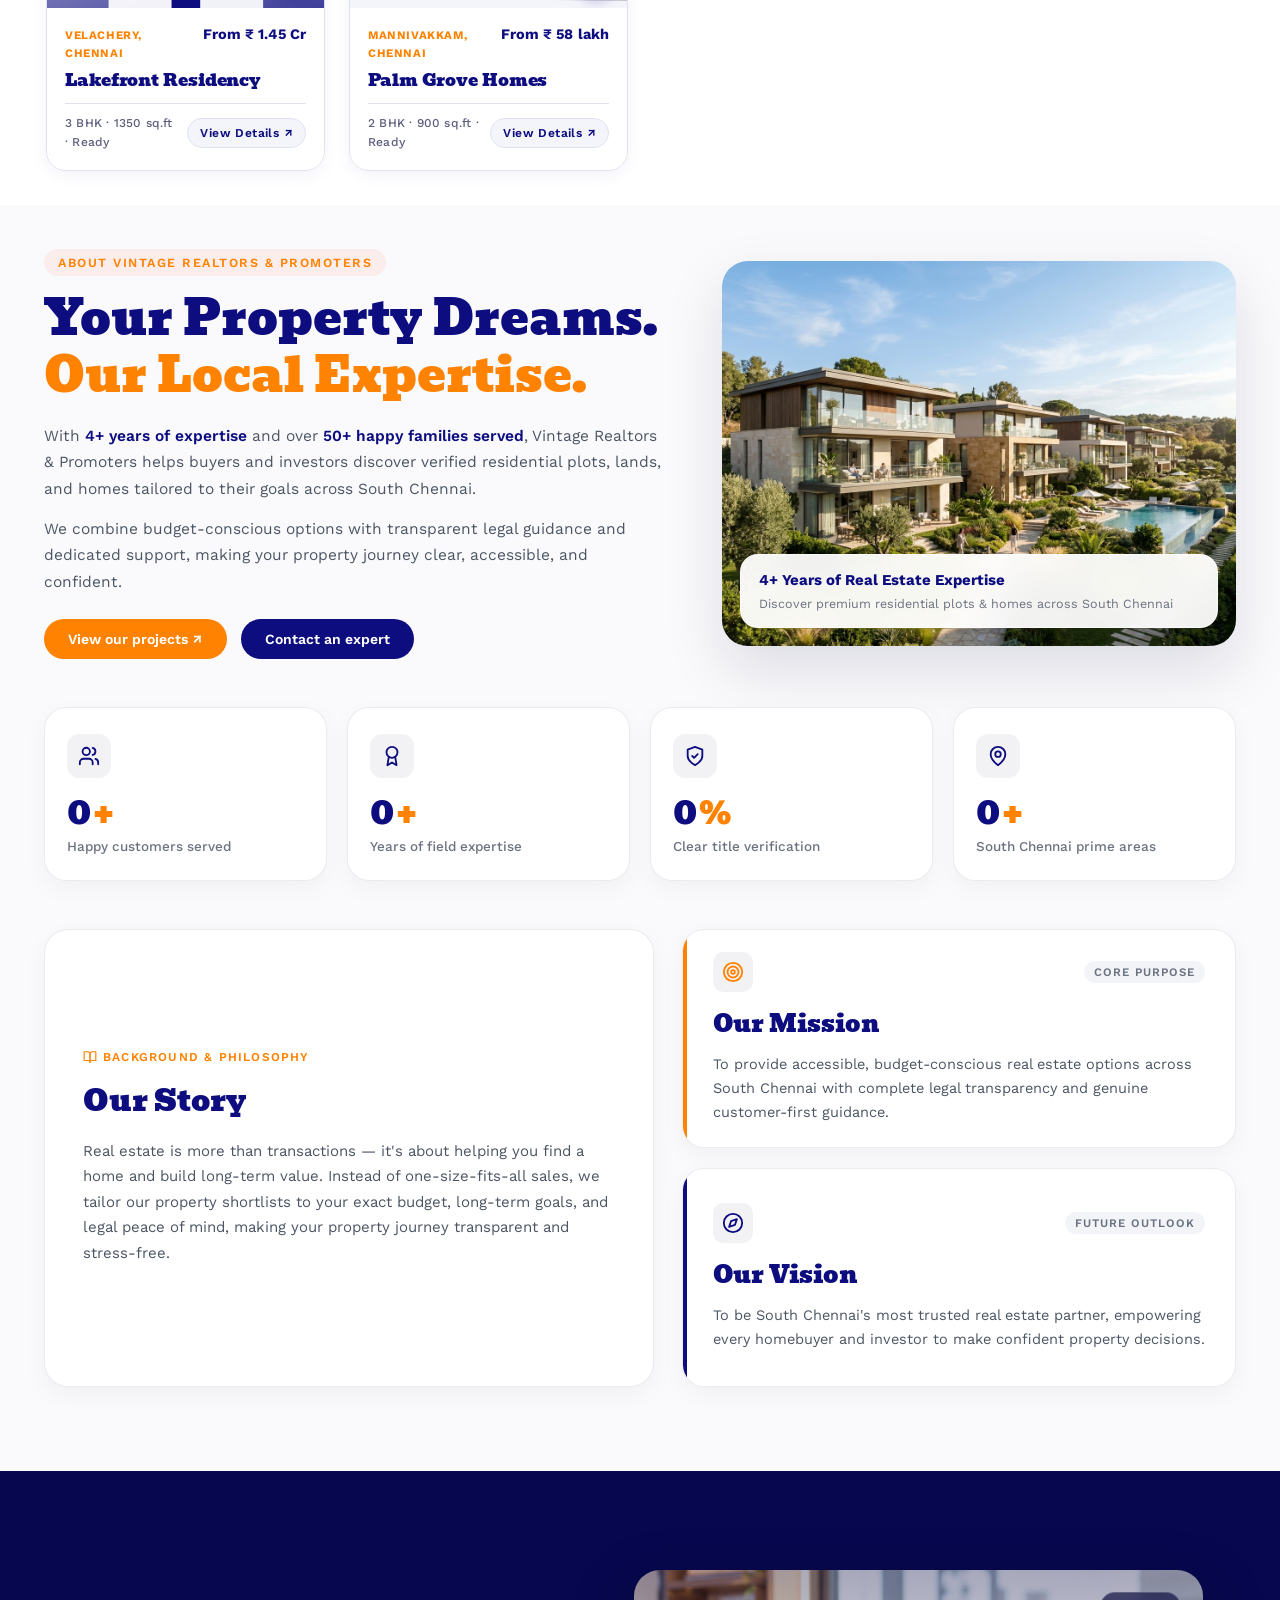
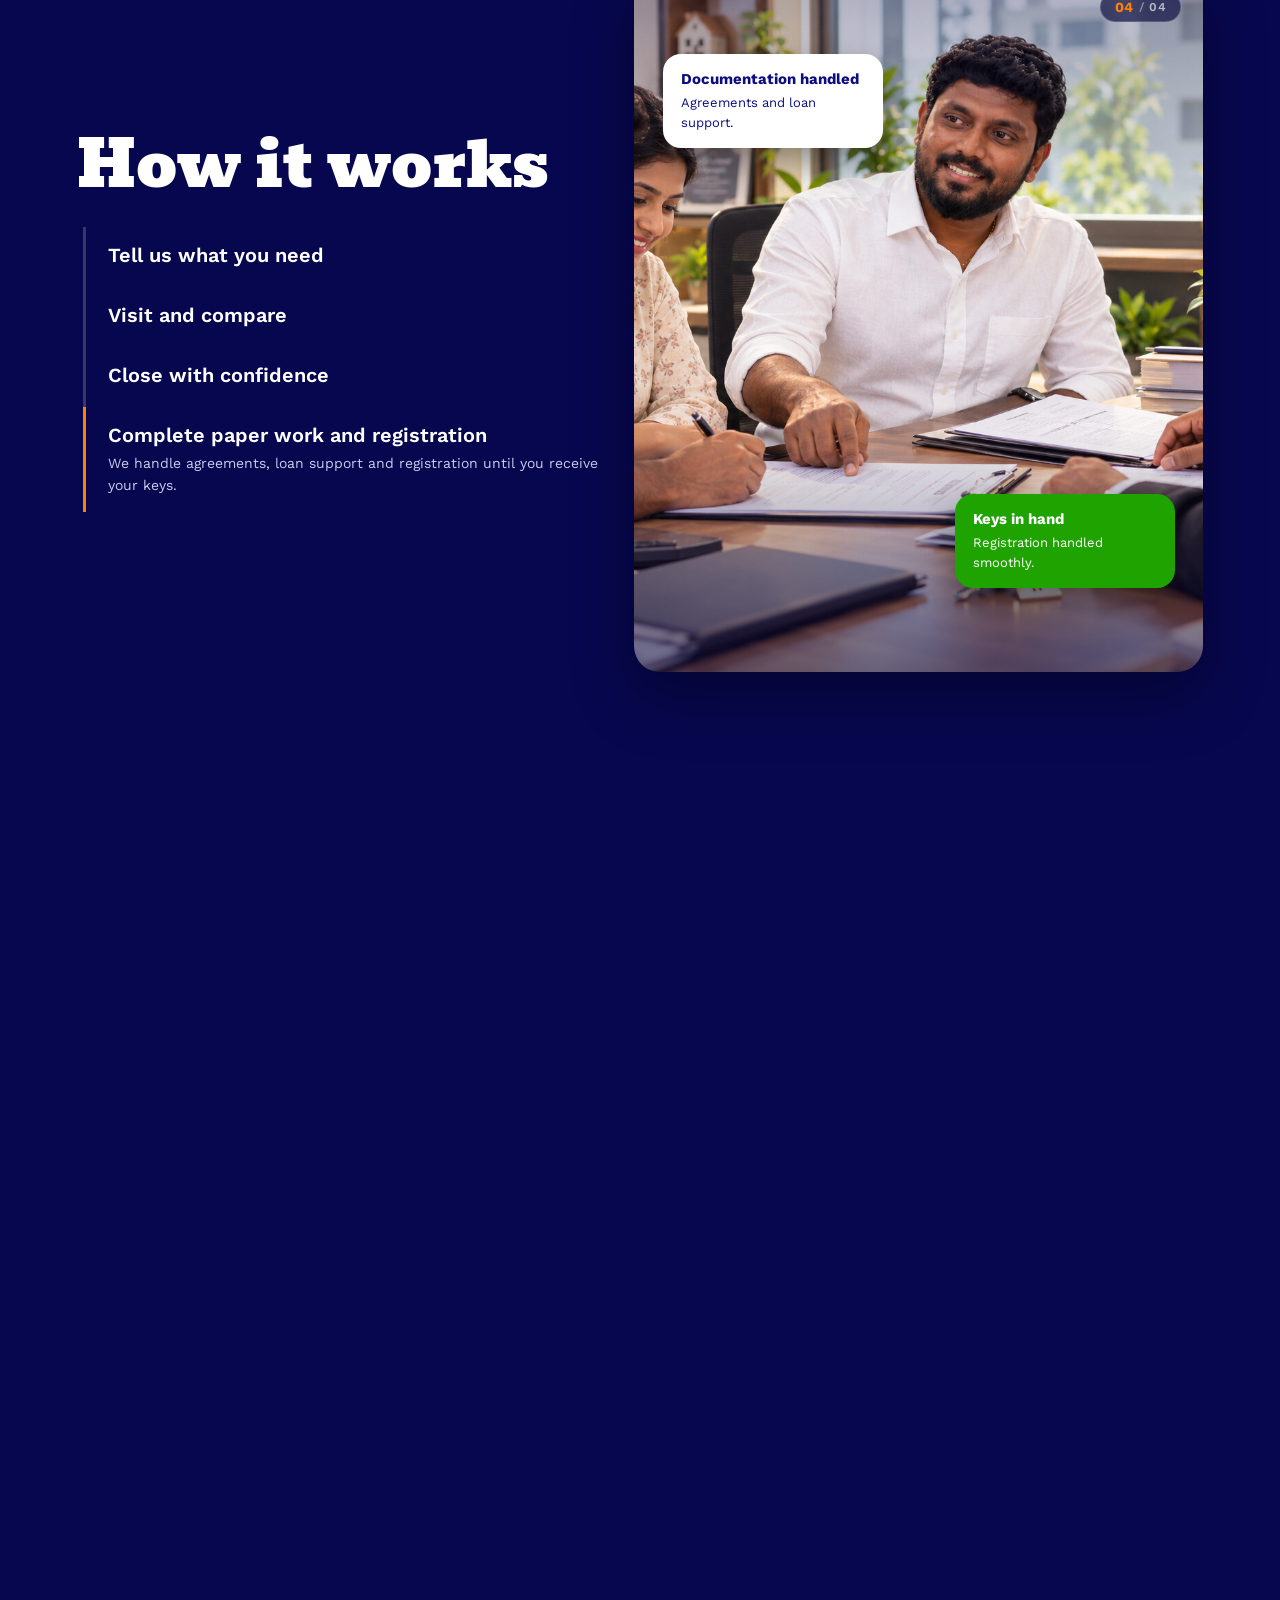
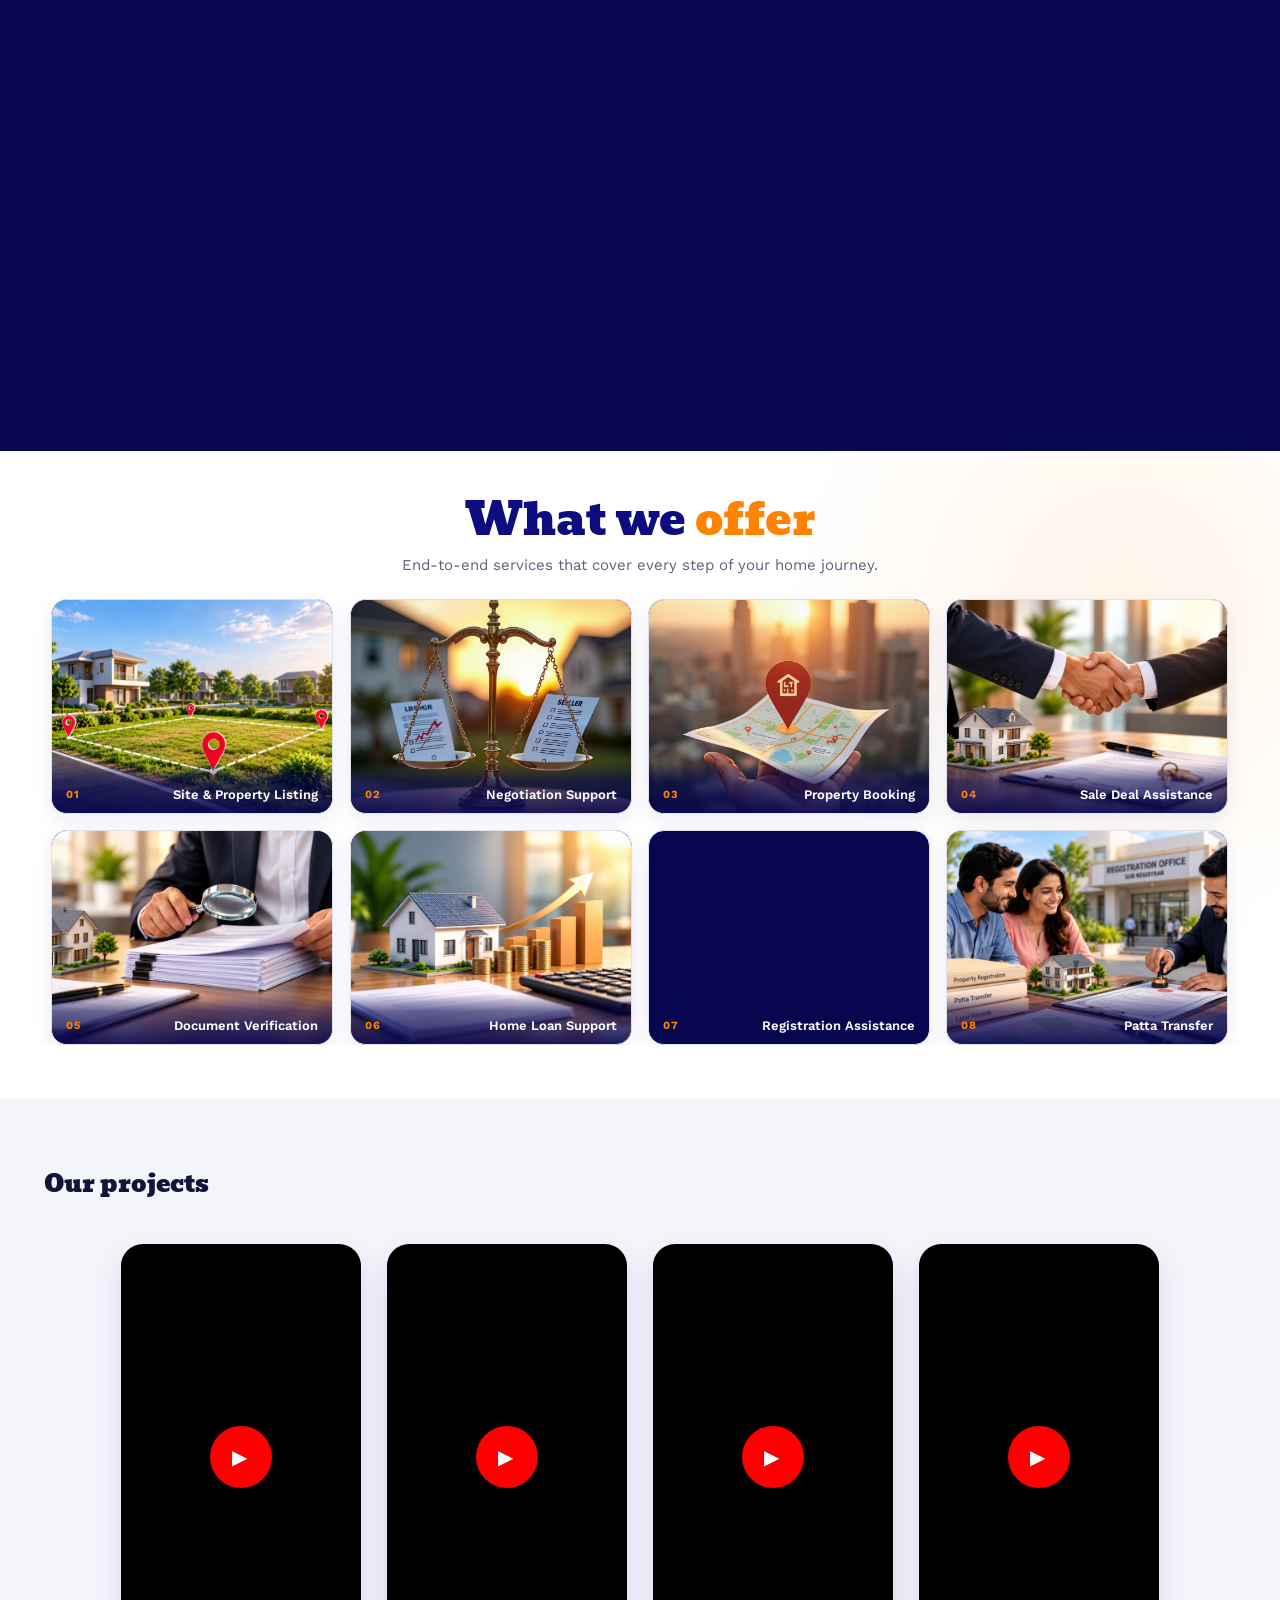
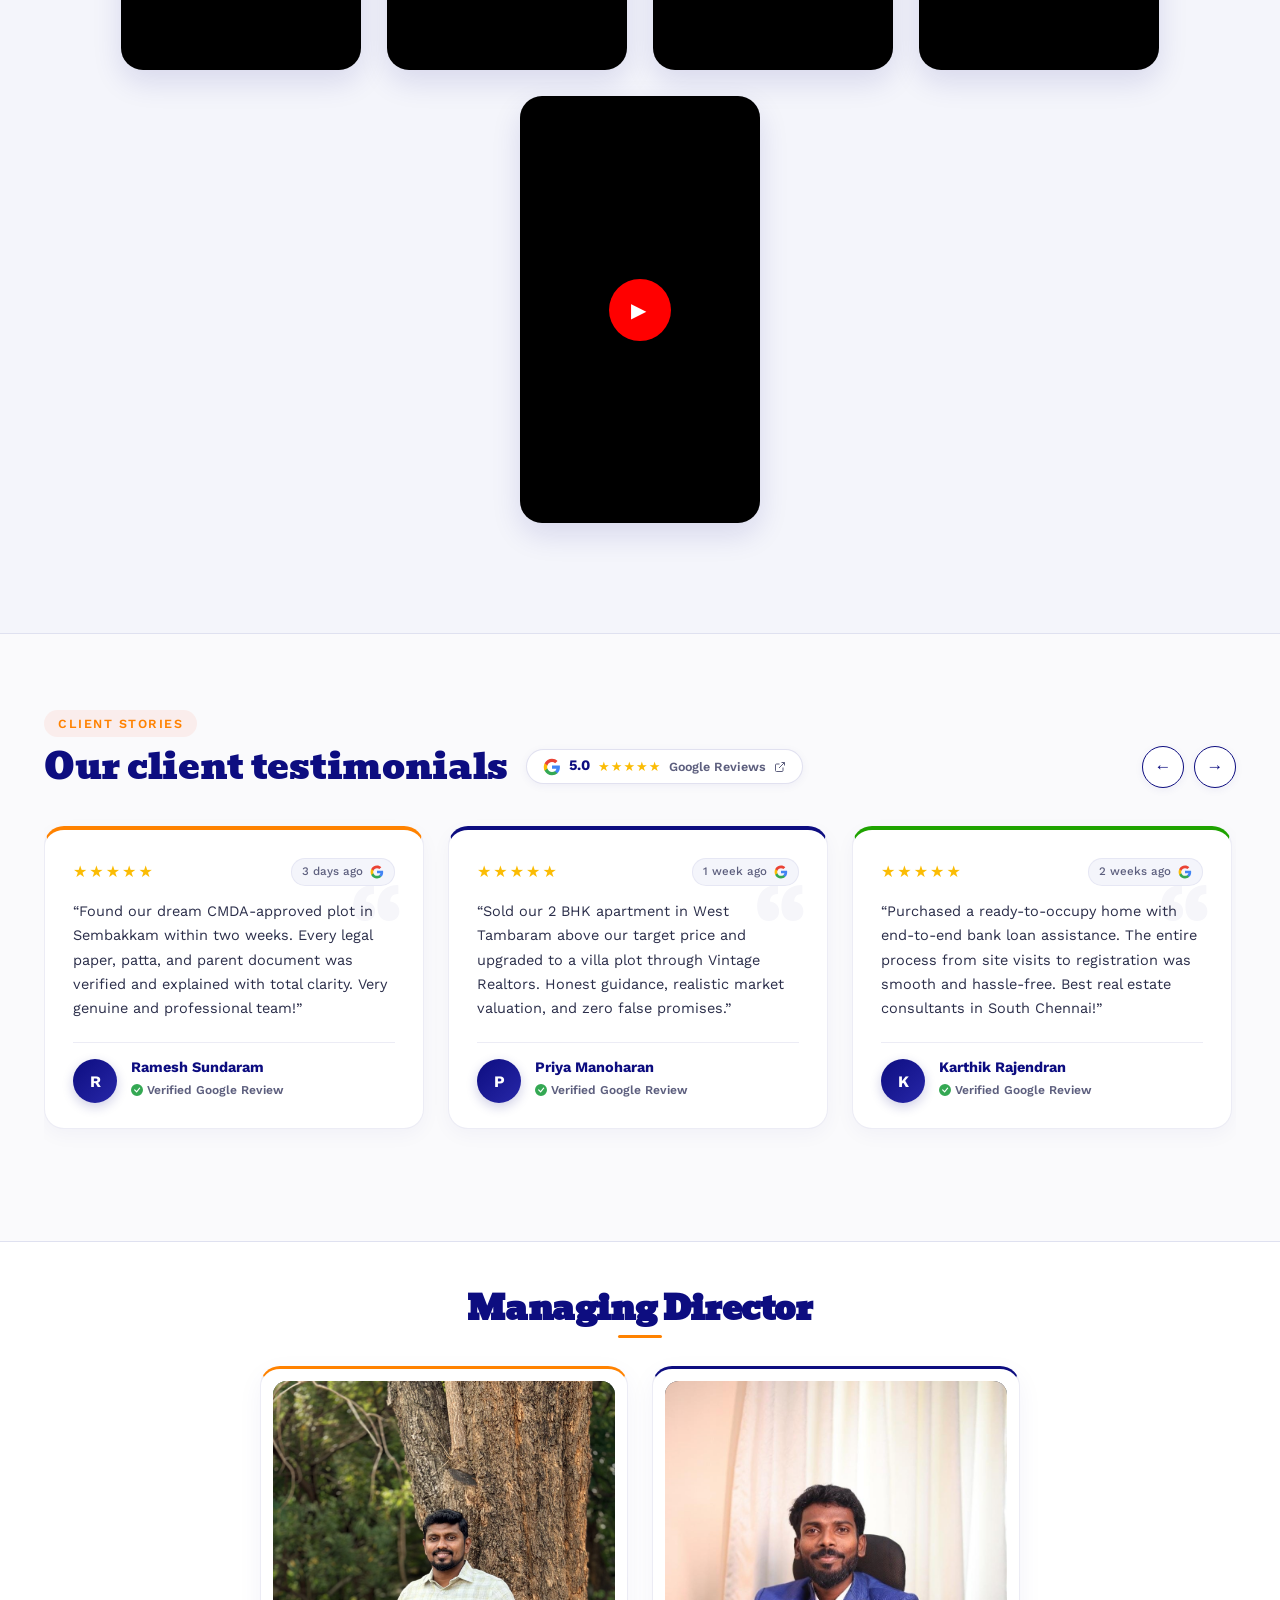
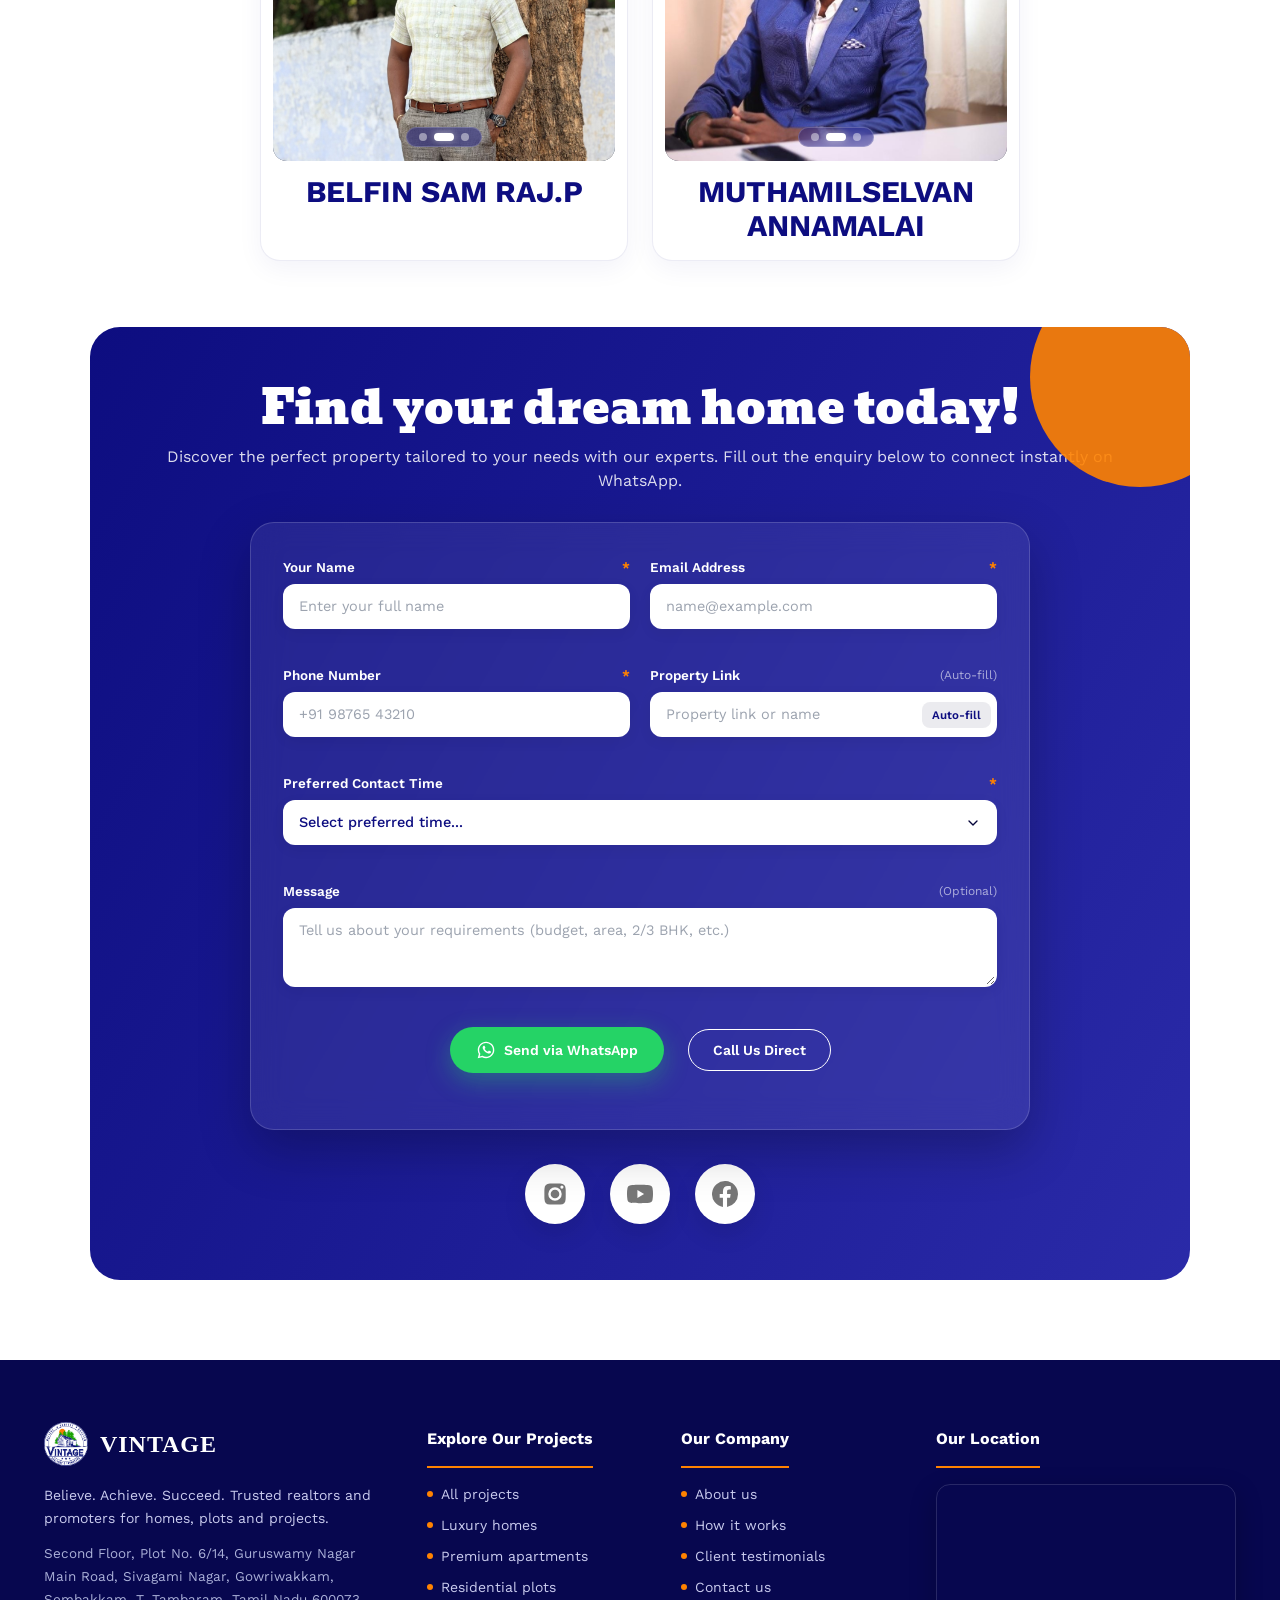
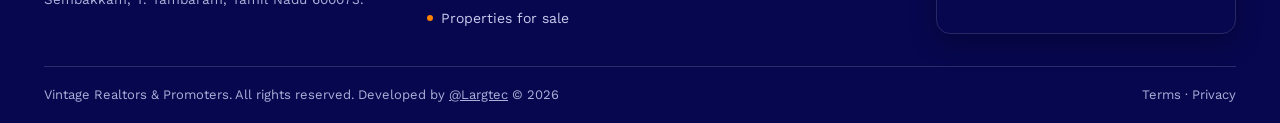
==== commit e9de75f9: "Update index.html" ====
--- a/index.html
+++ b/index.html
@@ -27,7 +27,7 @@
         <li><a href="#how" class="nav-link">How it works</a></li>
         <li><a href="#projects" class="nav-link">Projects</a></li>
         <li><a href="#reviews" class="nav-link">Reviews</a></li>
-        <li><a href="./scrolling.html" class="nav-link">Scrolling</a></li>
+        <li><a href="./Scrolling.html" class="nav-link">Scrolling</a></li>
       </ul>
       <div class="nav-actions">
         <a href="#contact" class="btn contact-btn">Contact us ↗</a>
@@ -816,4 +816,4 @@
   <script src="./js/script.js"></script>
 </body>
 
-</html>+</html>
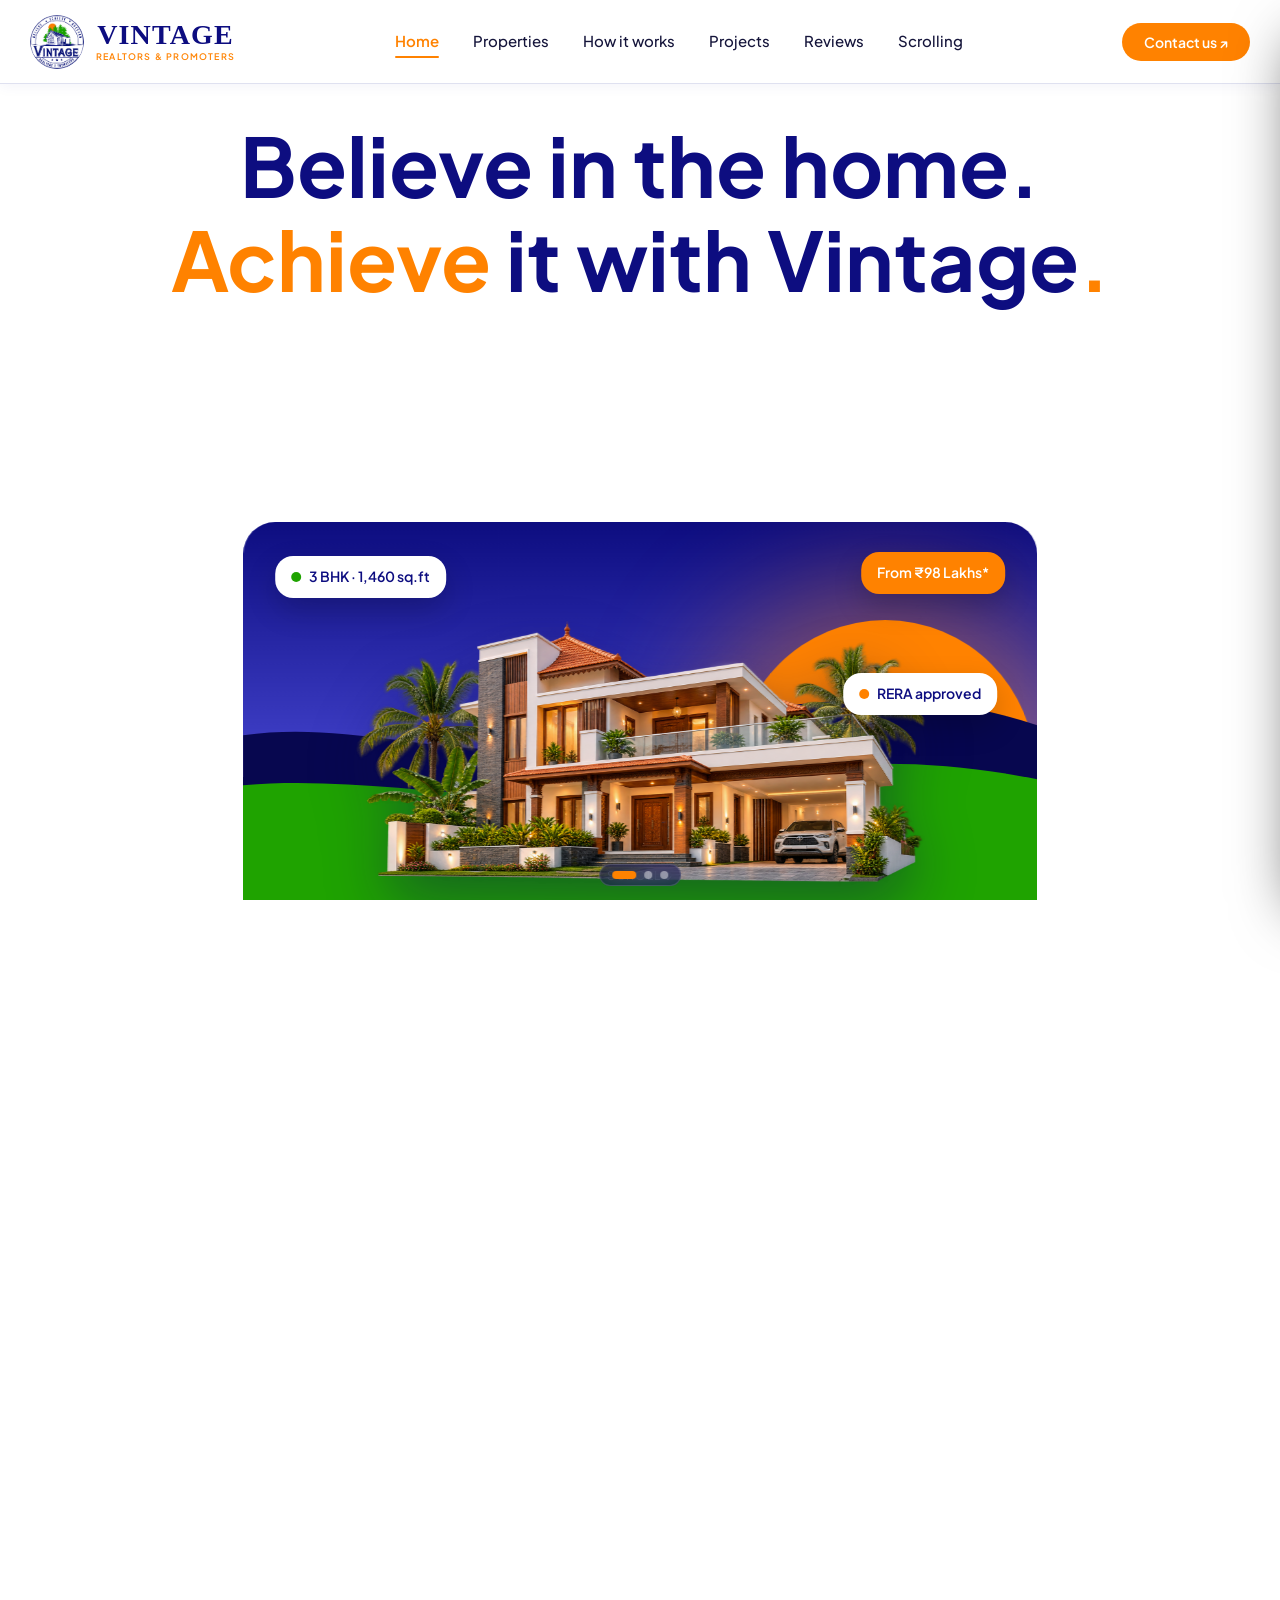
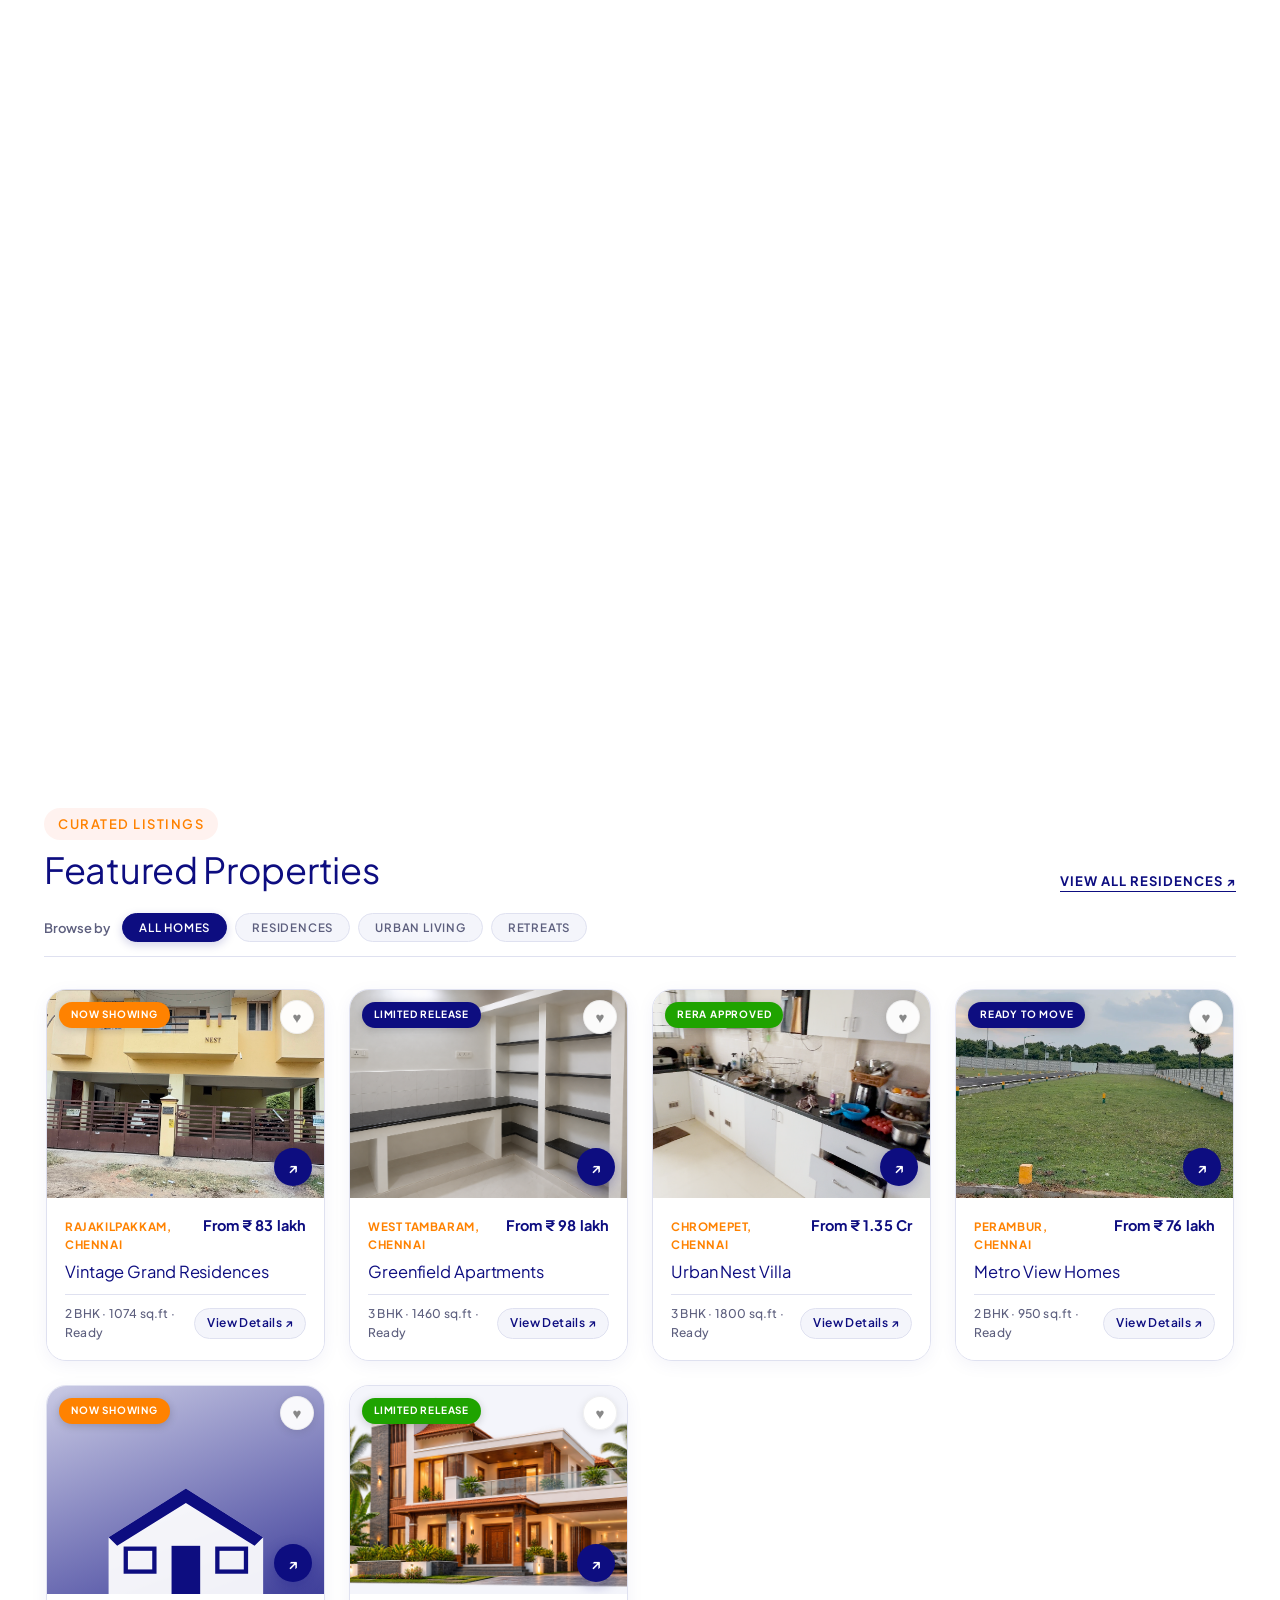
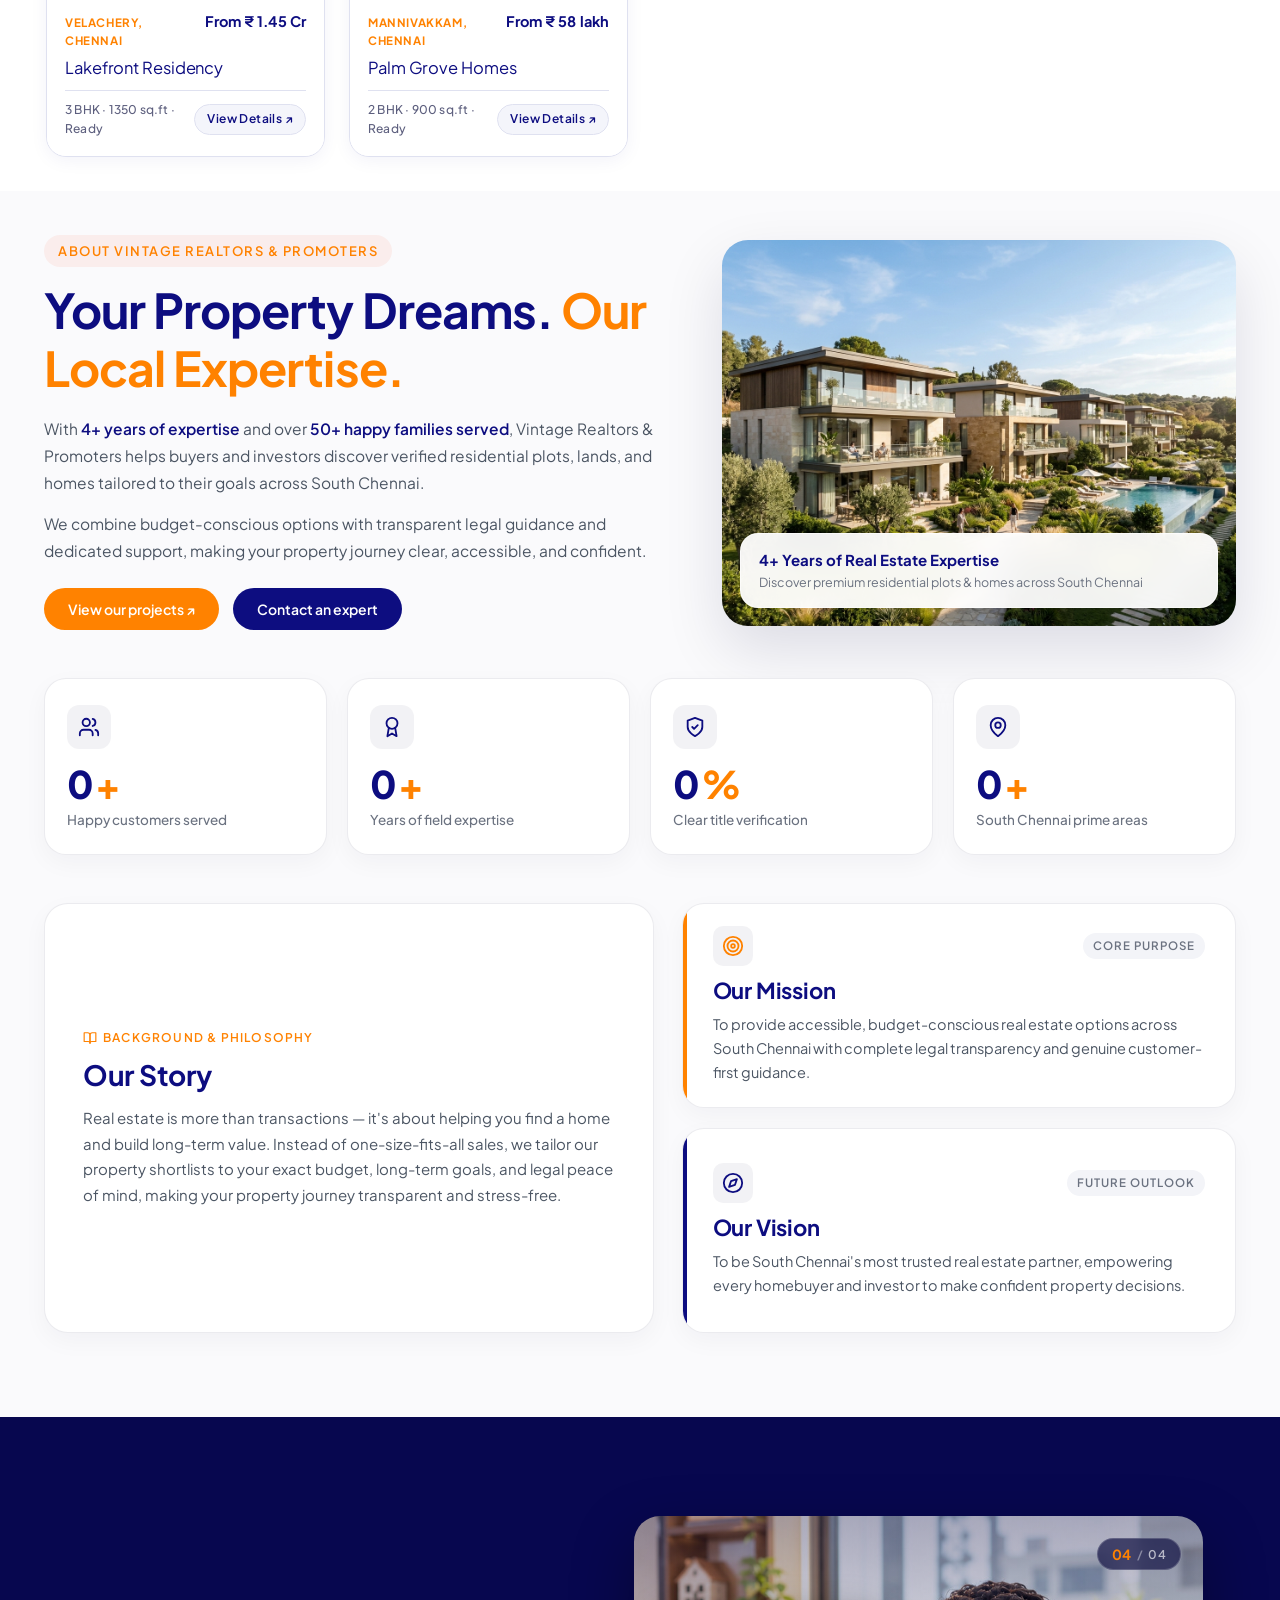
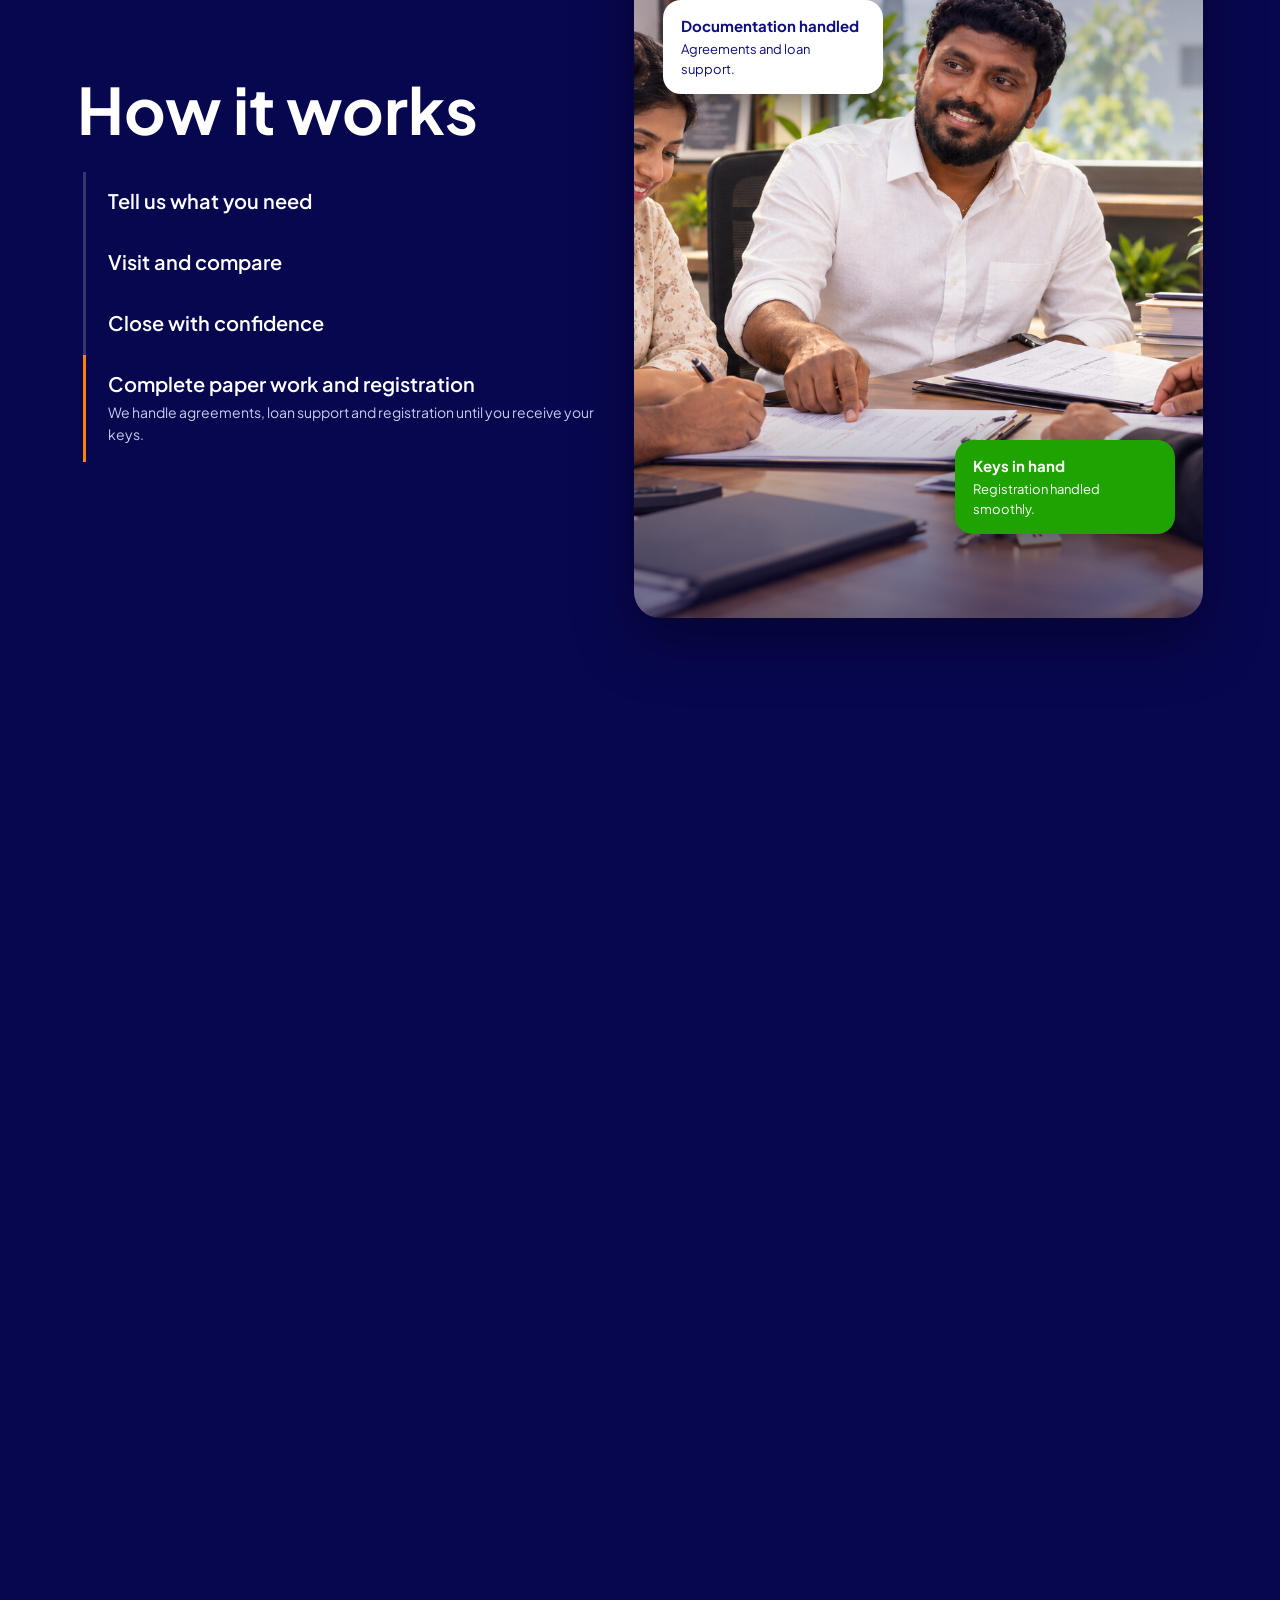
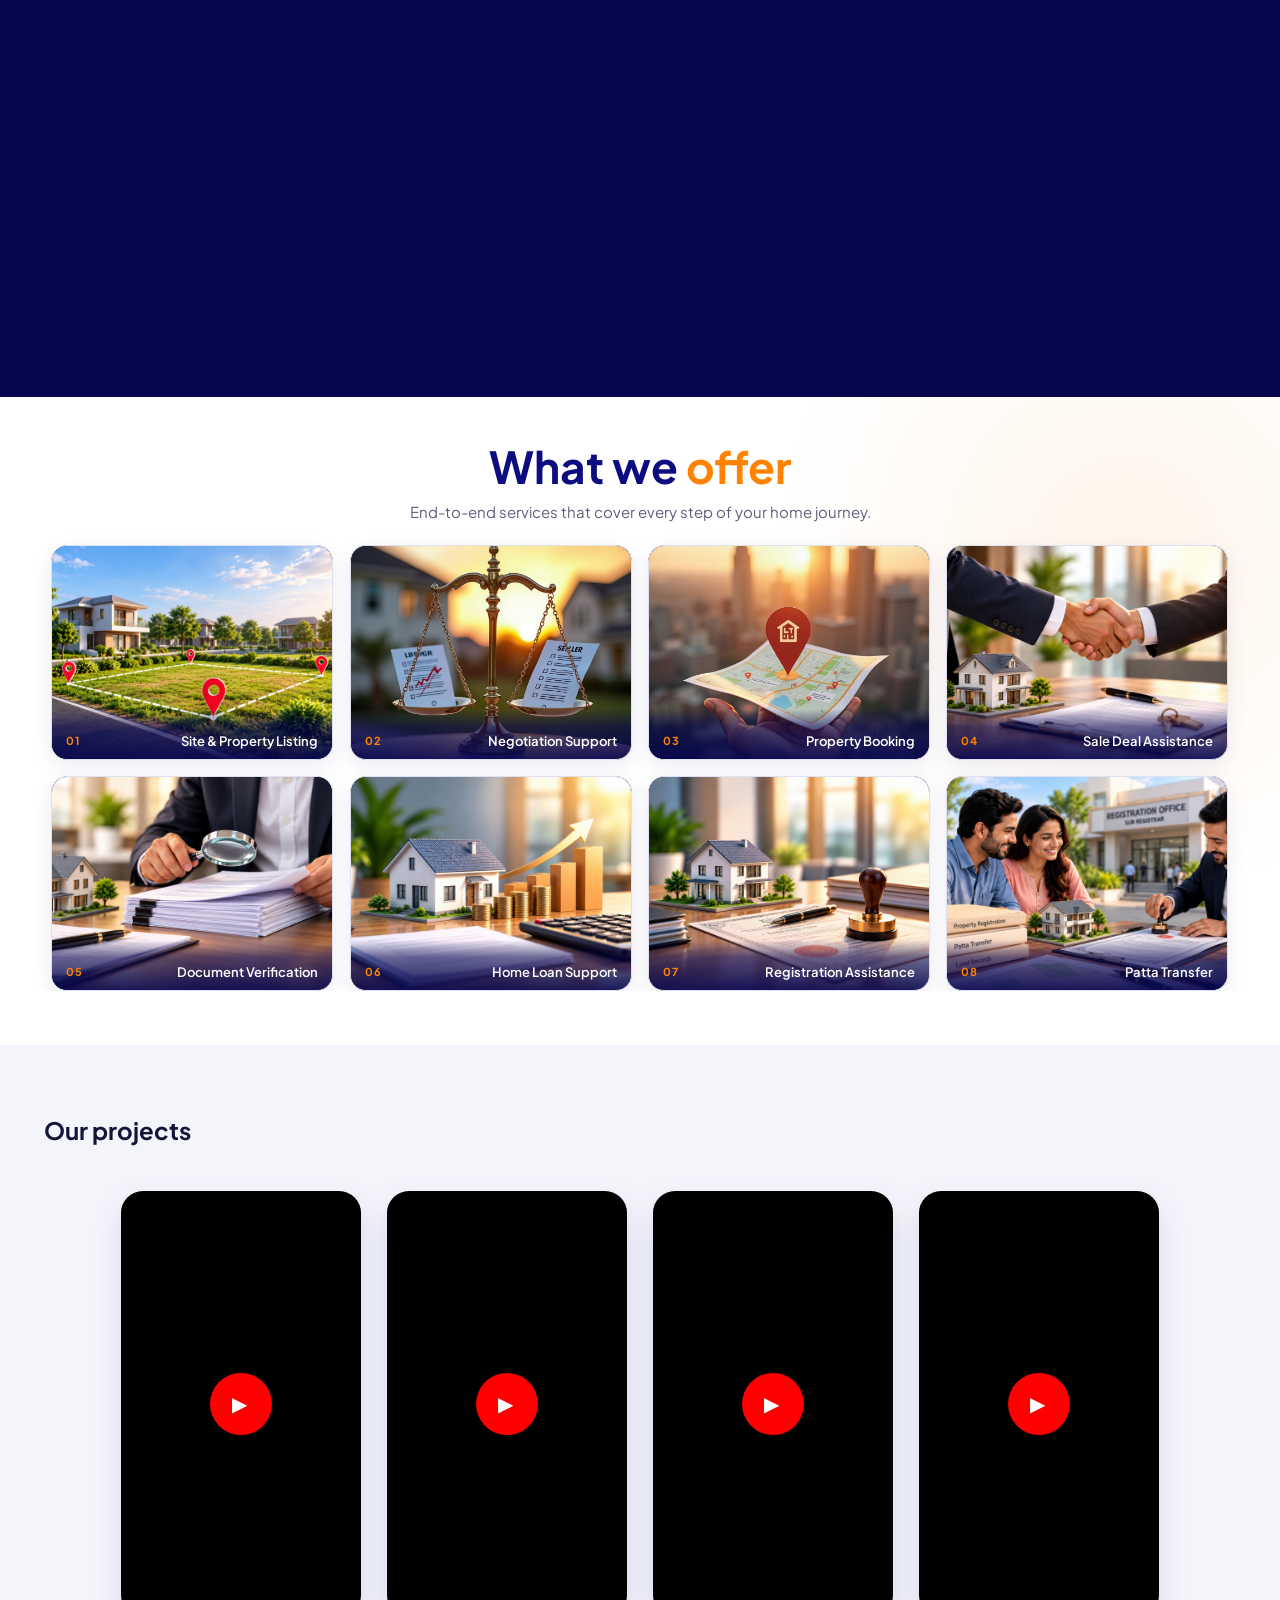
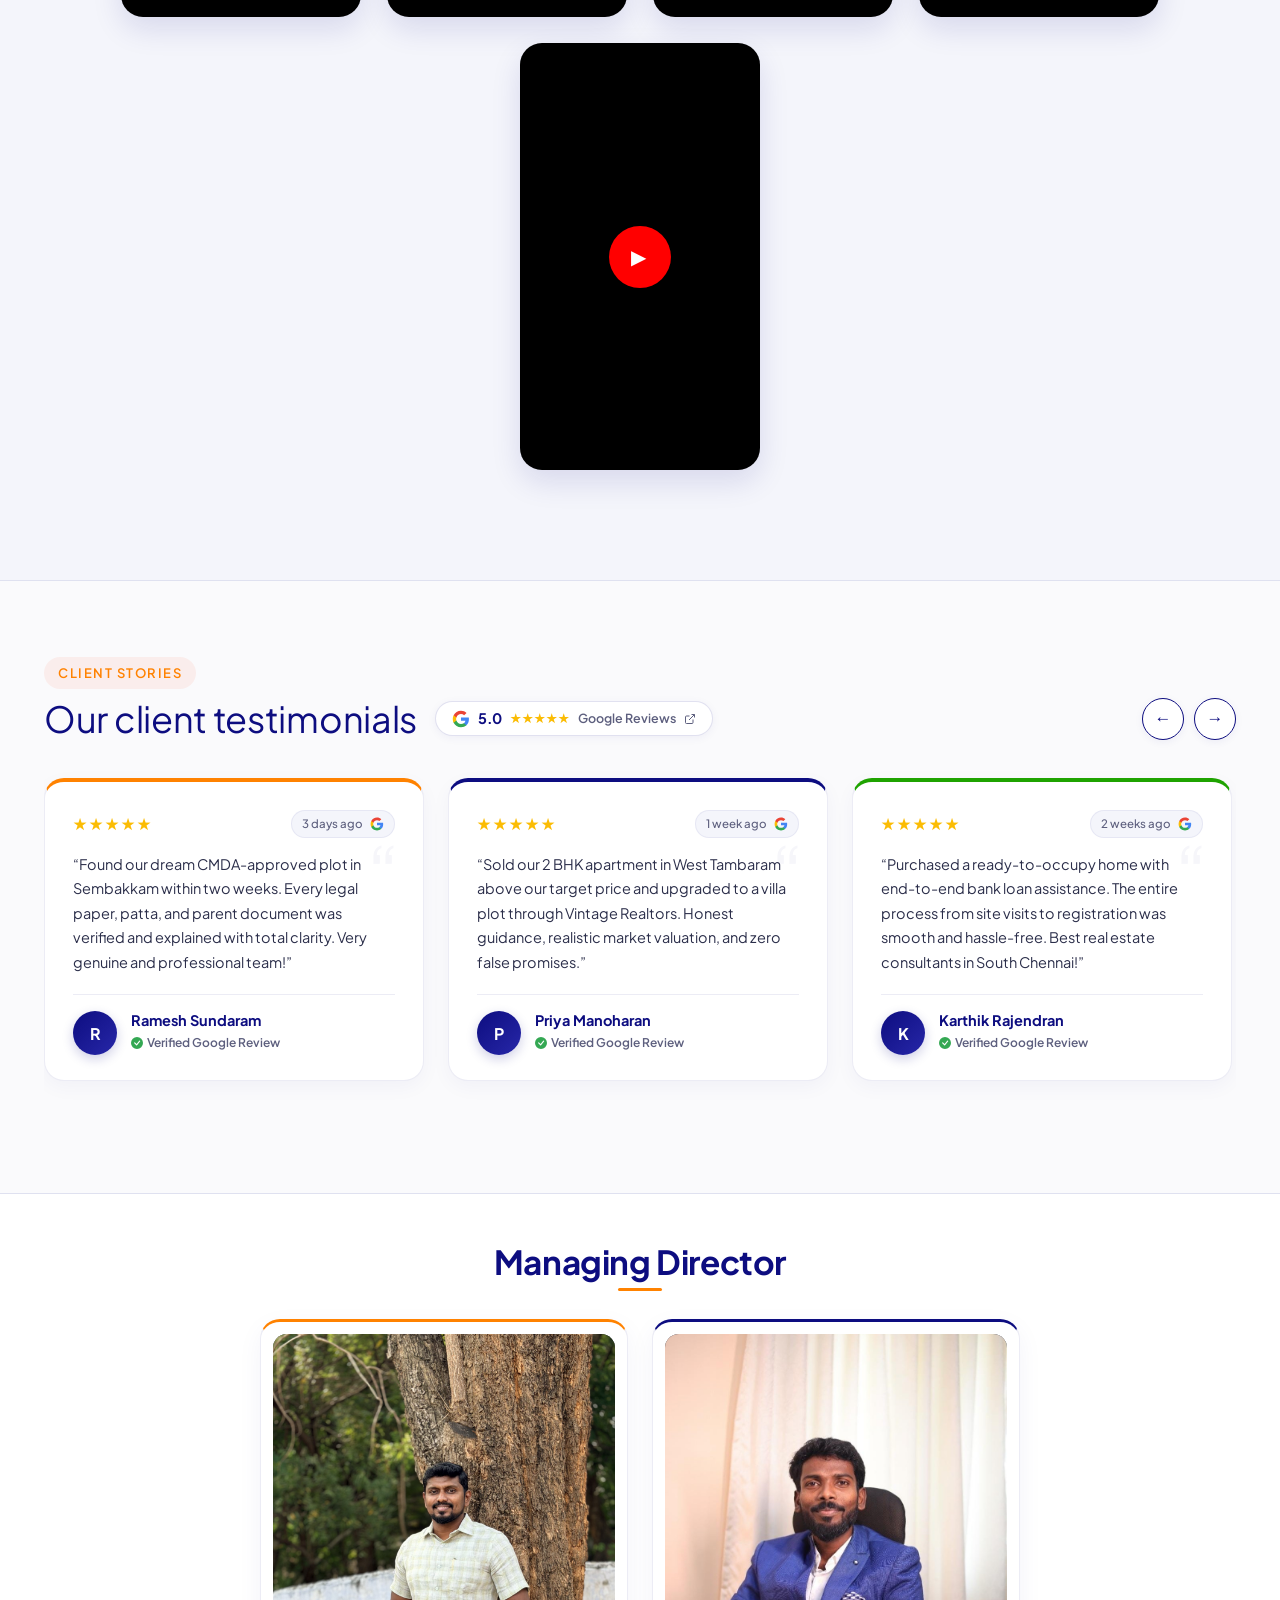
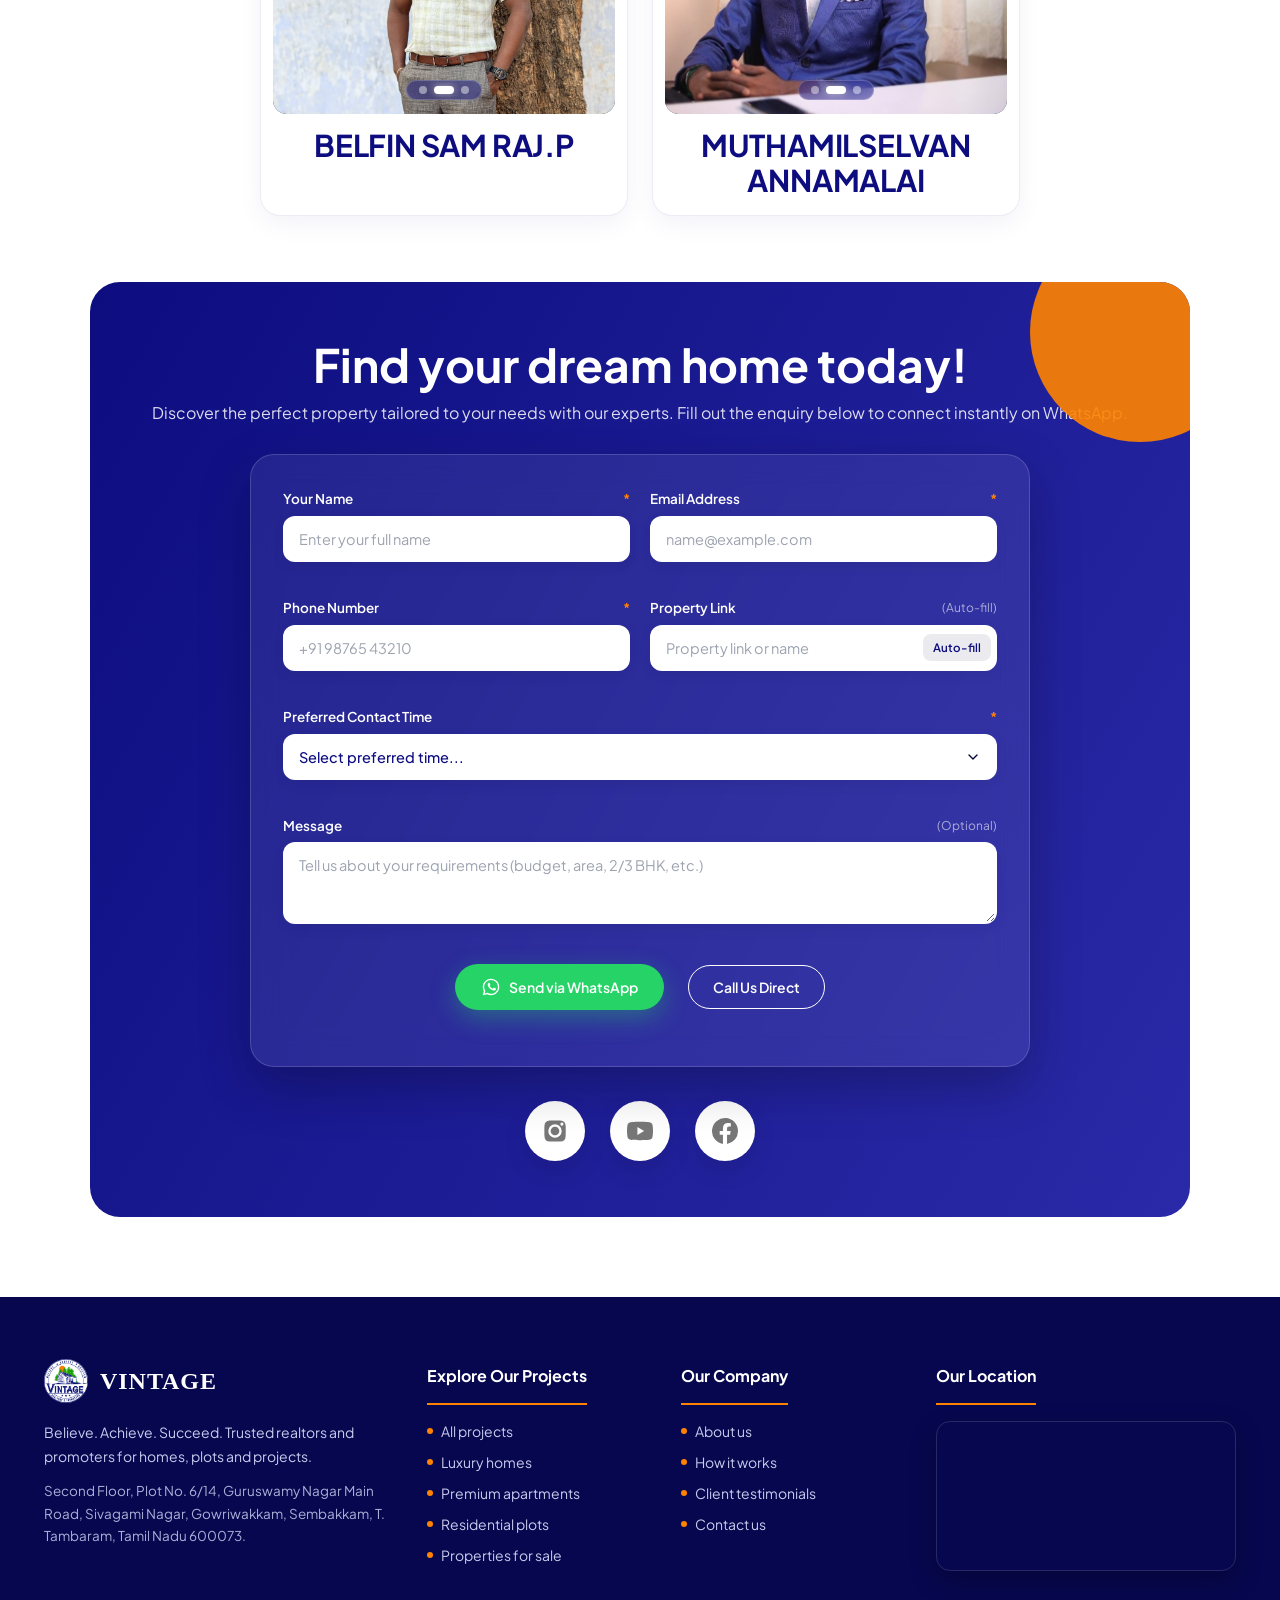
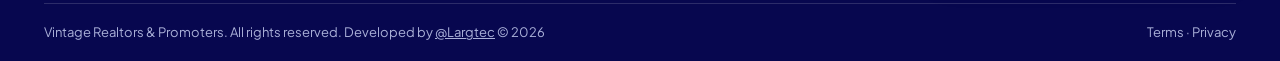
==== commit 57b6a642: "feat: add scroll-driven film hero component and Plus Jakarta Sans font" ====
--- a/index.html
+++ b/index.html
@@ -9,8 +9,10 @@
   <link rel="icon" type="image/png" sizes="32x32" href="./assets/main/favicon-32x32.png">
   <link rel="icon" type="image/jpeg" href="./assets/main/Logo.jpg">
   <link rel="apple-touch-icon" sizes="180x180" href="./assets/main/apple-touch-icon.png">
-  <link href="https://fonts.googleapis.com/css2?family=Bevan&family=Playfair+Display:ital,wght@0,400;0,500;0,600;0,700;1,400&family=Work+Sans:wght@400;500;600;700&display=swap"
-    rel="stylesheet">
+    <!-- Google Font: Plus Jakarta Sans (from Nestrix luxury-dark) -->
+  <link rel="preconnect" href="https://fonts.googleapis.com">
+  <link rel="preconnect" href="https://fonts.gstatic.com" crossorigin>
+  <link href="https://fonts.googleapis.com/css2?family=Plus+Jakarta+Sans:ital,wght@0,200..800;1,200..800&display=swap" rel="stylesheet">
   <link rel="stylesheet" href="./css/style.css">
 </head>
 
@@ -27,7 +29,7 @@
         <li><a href="#how" class="nav-link">How it works</a></li>
         <li><a href="#projects" class="nav-link">Projects</a></li>
         <li><a href="#reviews" class="nav-link">Reviews</a></li>
-        <li><a href="./Scrolling.html" class="nav-link">Scrolling</a></li>
+        <li><a href="./scrolling.html" class="nav-link">Scrolling</a></li>
       </ul>
       <div class="nav-actions">
         <a href="#contact" class="btn contact-btn">Contact us ↗</a>
@@ -166,7 +168,7 @@
                 <path d="M16 3.13a4 4 0 0 1 0 7.75" />
               </svg>
             </div>
-            <strong><b data-n="50" style="font-weight:400">0</b><em>+</em></strong>
+            <strong><b data-n="50">0</b><em>+</em></strong>
             <span>Happy customers served</span>
           </div>
           <div class="st" tabindex="0">
@@ -177,7 +179,7 @@
                 <path d="M15.477 12.89 17 22l-5-3-5 3 1.523-9.11" />
               </svg>
             </div>
-            <strong><b data-n="4" style="font-weight:400">0</b><em>+</em></strong>
+            <strong><b data-n="4">0</b><em>+</em></strong>
             <span>Years of field expertise</span>
           </div>
           <div class="st" tabindex="0">
@@ -188,7 +190,7 @@
                 <path d="m9 12 2 2 4-4" />
               </svg>
             </div>
-            <strong><b data-n="100" style="font-weight:400">0</b><em>%</em></strong>
+            <strong><b data-n="100">0</b><em>%</em></strong>
             <span>Clear title verification</span>
           </div>
           <div class="st" tabindex="0">
@@ -199,7 +201,7 @@
                 <circle cx="12" cy="10" r="3" />
               </svg>
             </div>
-            <strong><b data-n="25" style="font-weight:400">0</b><em>+</em></strong>
+            <strong><b data-n="25">0</b><em>+</em></strong>
             <span>South Chennai prime areas</span>
           </div>
         </div>
@@ -609,7 +611,7 @@
                 <span class="c-dot" data-index="2" aria-label="Photo 3"></span>
               </div>
             </div>
-            <h3 class="director-name" style="font-family: Work Sans, sans-serif;text-transform: uppercase;font-size: 30px;">Belfin Sam Raj.P</h3>
+            <h3 class="director-name" style="font-family: 'Plus Jakarta Sans', -apple-system, BlinkMacSystemFont, 'Segoe UI', Roboto, sans-serif; text-transform: uppercase; font-size: 30px;">Belfin Sam Raj.P</h3>
           </div>
 
           <!-- Profile 2 -->
@@ -636,7 +638,7 @@
                 <span class="c-dot" data-index="2" aria-label="Photo 3"></span>
               </div>
             </div>
-            <h3 class="director-name" style="font-family: Work Sans, sans-serif;text-transform: uppercase; font-size: 30px;">Muthamilselvan Annamalai</h3>
+            <h3 class="director-name" style="font-family: 'Plus Jakarta Sans', -apple-system, BlinkMacSystemFont, 'Segoe UI', Roboto, sans-serif; text-transform: uppercase; font-size: 30px;">Muthamilselvan Annamalai</h3>
           </div>
         </div>
       </div>
@@ -816,4 +818,4 @@
   <script src="./js/script.js"></script>
 </body>
 
-</html>
+</html>
--- a/css/style.css
+++ b/css/style.css
@@ -1,4 +1,7 @@
     :root {
+    --font-primary: 'Plus Jakarta Sans', -apple-system, BlinkMacSystemFont, 'Segoe UI', Roboto, sans-serif;
+    --font-body: var(--font-primary);
+    --font-heading: var(--font-primary);
       --navy: #0d0d80;
       --navy-d: #07074f;
       --orange: #ff8200;
@@ -21,7 +24,7 @@
     }
 
     body {
-      font-family: 'Work Sans', system-ui, sans-serif;
+      font-family: var(--font-body);
       color: var(--ink);
       background: #fff;
       line-height: 1.55;
@@ -32,9 +35,9 @@
     h2,
     h3,
     .bv {
-      font-family: 'Bevan', Georgia, serif;
-      font-weight: 400;
-      line-height: 1.12
+      font-family: var(--font-heading);
+      font-weight: 700;
+      line-height: 1.15
     }
 
     a {
@@ -57,7 +60,7 @@
       display: inline-block;
       border: 0;
       cursor: pointer;
-      font: 600 14px 'Work Sans';
+      font: 600 14px var(--font-body);
       padding: 12px 24px;
       border-radius: 40px;
       background: var(--orange);
@@ -146,7 +149,7 @@
 
     .brand small {
       display: block;
-      font: 600 9px 'Work Sans';
+      font: 600 9px var(--font-body);
       letter-spacing: 1.2px;
       color: var(--orange);
       margin-top: 2px;
@@ -768,7 +771,7 @@
     }
 
     #featured .rh h2 {
-      font-family: 'Bevan', Georgia, serif;
+      font-family: var(--font-heading);
       font-size: clamp(26px, 3.2vw, 36px);
       font-weight: 400;
       color: var(--navy);
@@ -784,7 +787,7 @@
     }
 
     #featured .view-all-residences {
-      font-family: 'Work Sans', sans-serif;
+      font-family: var(--font-body);
       font-size: 13px;
       font-weight: 700;
       letter-spacing: 1px;
@@ -836,7 +839,7 @@
     }
 
     #featured .filter-label {
-      font-family: 'Work Sans', sans-serif;
+      font-family: var(--font-body);
       font-size: 13px;
       font-weight: 600;
       color: var(--mute);
@@ -851,7 +854,7 @@
     }
 
     #featured .filter-pill {
-      font-family: 'Work Sans', sans-serif;
+      font-family: var(--font-body);
       font-size: 11.5px;
       font-weight: 600;
       letter-spacing: 0.8px;
@@ -956,7 +959,7 @@
       top: 12px;
       left: 12px;
       z-index: 2;
-      font-family: 'Work Sans', sans-serif;
+      font-family: var(--font-body);
       font-size: 10px;
       font-weight: 700;
       letter-spacing: 0.8px;
@@ -1051,7 +1054,7 @@
       justify-content: space-between;
       align-items: baseline;
       gap: 8px;
-      font-family: 'Work Sans', sans-serif;
+      font-family: var(--font-body);
       margin-bottom: 4px;
     }
 
@@ -1072,7 +1075,7 @@
     }
 
     #featured .cb-title {
-      font-family: 'Bevan', Georgia, serif;
+      font-family: var(--font-heading);
       font-size: 16.5px;
       font-weight: 400;
       color: var(--navy);
@@ -1092,7 +1095,7 @@
     }
 
     #featured .cb-specs {
-      font-family: 'Work Sans', sans-serif;
+      font-family: var(--font-body);
       font-size: 12px;
       color: var(--mute);
       font-weight: 500;
@@ -1100,7 +1103,7 @@
     }
 
     #featured .cb-link {
-      font-family: 'Work Sans', sans-serif;
+      font-family: var(--font-body);
       font-size: 12px;
       font-weight: 600;
       letter-spacing: 0.4px;
@@ -1172,7 +1175,9 @@
       display: inline-flex;
       align-items: center;
       gap: 8px;
-      font: 600 12.5px 'Work Sans', sans-serif;
+      font-family: var(--font-heading);
+      font-size: 13px;
+      font-weight: 600;
       text-transform: uppercase;
       letter-spacing: 1.5px;
       color: var(--orange);
@@ -1183,9 +1188,12 @@
     }
 
     .welcome h2 {
+      font-family: var(--font-heading);
+      font-weight: 700;
       font-size: clamp(30px, 3.8vw, 48px);
       color: var(--navy);
       line-height: 1.2;
+      letter-spacing: -0.02em;
       margin-bottom: 18px;
     }
 
@@ -1194,10 +1202,12 @@
     }
 
     .welcome-text p {
+      font-family: var(--font-body);
       color: #4b5563;
       font-size: 15.5px;
-      line-height: 1.7;
+      line-height: 1.75;
       margin-bottom: 14px;
+      font-weight: 400;
     }
 
     .welcome-text p strong {
@@ -1324,12 +1334,19 @@
     }
 
     .welcome-stats .st strong {
-      font: 400 36px 'Bevan', serif;
+      font-family: var(--font-heading);
+      font-size: 38px;
+      font-weight: 800;
       color: var(--navy);
       display: inline-flex;
       align-items: baseline;
       line-height: 1.1;
+      letter-spacing: -0.02em;
       transition: color 0.35s ease;
+    }
+
+    .welcome-stats .st strong b {
+      font-weight: 800;
     }
 
     .welcome-stats .st:hover strong,
@@ -1405,7 +1422,9 @@
       display: inline-flex;
       align-items: center;
       gap: 6px;
-      font: 600 12px 'Work Sans', sans-serif;
+      font-family: var(--font-heading);
+      font-size: 12px;
+      font-weight: 600;
       text-transform: uppercase;
       letter-spacing: 1.2px;
       color: var(--orange);
@@ -1419,7 +1438,10 @@
     }
 
     .welcome-story-card h3 {
-      font: 400 30px 'Bevan', serif;
+      font-family: var(--font-heading);
+      font-size: 28px;
+      font-weight: 700;
+      letter-spacing: -0.01em;
       color: var(--navy);
       margin-bottom: 14px;
       transition: color 0.35s ease;
@@ -1549,7 +1571,9 @@
     }
 
     .mv-badge {
-      font: 600 11.5px 'Work Sans', sans-serif;
+      font-family: var(--font-heading);
+      font-size: 11.5px;
+      font-weight: 600;
       text-transform: uppercase;
       letter-spacing: 1px;
       color: #6b7280;
@@ -1572,7 +1596,10 @@
     }
 
     .mv-card h3 {
-      font: 400 24px 'Bevan', serif;
+      font-family: var(--font-heading);
+      font-size: 22px;
+      font-weight: 700;
+      letter-spacing: -0.01em;
       color: var(--navy);
       margin-bottom: 10px;
       transition: color 0.35s ease;
@@ -1650,7 +1677,7 @@
     }
 
     .step h3 {
-      font: 600 20px 'Work Sans';
+      font: 600 20px var(--font-body);
       margin-bottom: 4px;
       transition: color .3s ease;
     }
@@ -1769,7 +1796,7 @@
       border: 1px solid rgba(255, 255, 255, 0.18);
       padding: 6px 14px;
       border-radius: 999px;
-      font: 600 13px 'Work Sans', sans-serif;
+      font: 600 13px var(--font-body);
       color: #fff;
       display: flex;
       align-items: center;
@@ -1910,7 +1937,7 @@
     }
 
     .oc-bar h3 {
-      font: 600 13px 'Work Sans';
+      font: 600 13px var(--font-body);
       color: #fff;
       margin: 0;
       line-height: 1.25;
@@ -1920,7 +1947,7 @@
     }
 
     .oc-bar .bar-num {
-      font: 700 11px 'Work Sans';
+      font: 700 11px var(--font-body);
       color: var(--orange);
       letter-spacing: 0.5px;
       flex-shrink: 0;
@@ -1971,7 +1998,7 @@
     }
 
     .oc-overlay .oc-tag {
-      font: 600 9px 'Work Sans';
+      font: 600 9px var(--font-body);
       letter-spacing: 1px;
       text-transform: uppercase;
       color: var(--orange);
@@ -1982,7 +2009,7 @@
     }
 
     .oc-overlay .num {
-      font: 700 20px 'Bevan';
+      font: 700 20px var(--font-heading);
       color: rgba(255, 255, 255, 0.25);
       line-height: 1;
       transition: color .3s;
@@ -1999,7 +2026,7 @@
     }
 
     .oc-overlay h3 {
-      font: 600 14px 'Work Sans';
+      font: 600 14px var(--font-body);
       color: #fff;
       margin: 0;
       line-height: 1.25;
@@ -2013,7 +2040,7 @@
     }
 
     .oc-overlay .oc-link {
-      font: 600 11.5px 'Work Sans';
+      font: 600 11.5px var(--font-body);
       color: var(--orange);
       display: inline-flex;
       align-items: center;
@@ -2332,7 +2359,7 @@
     }
 
     .tm .rh h2 {
-      font-family: 'Bevan', Georgia, serif;
+      font-family: var(--font-heading);
       font-size: clamp(26px, 3.2vw, 36px);
       font-weight: 400;
       color: var(--navy);
@@ -2369,7 +2396,7 @@
     }
 
     .google-rating-badge .g-score {
-      font-family: 'Work Sans', sans-serif;
+      font-family: var(--font-body);
       font-weight: 700;
       font-size: 14.5px;
       color: var(--navy);
@@ -2384,7 +2411,7 @@
     }
 
     .google-rating-badge .g-label {
-      font-family: 'Work Sans', sans-serif;
+      font-family: var(--font-body);
       font-size: 12.5px;
       font-weight: 600;
       color: var(--mute);
@@ -2476,7 +2503,7 @@
       position: absolute;
       top: 52px;
       right: 22px;
-      font-family: 'Bevan', Georgia, serif;
+      font-family: var(--font-heading);
       font-size: 80px;
       line-height: 1;
       color: rgba(13, 13, 128, 0.04);
@@ -2536,7 +2563,7 @@
     }
 
     .tc-date {
-      font-family: 'Work Sans', sans-serif;
+      font-family: var(--font-body);
       font-size: 11.5px;
       color: var(--mute);
       font-weight: 500;
@@ -2550,7 +2577,7 @@
 
     .tc p.tc-text {
       color: #2b2e4a;
-      font-family: 'Work Sans', sans-serif;
+      font-family: var(--font-body);
       font-size: 14.5px;
       line-height: 1.68;
       margin: 0 0 20px;
@@ -2577,7 +2604,7 @@
       color: #ffffff;
       display: grid;
       place-items: center;
-      font: 700 16px 'Work Sans', sans-serif;
+      font: 700 16px var(--font-body);
       box-shadow: 0 4px 12px rgba(13, 13, 128, 0.2);
       flex-shrink: 0;
     }
@@ -2595,7 +2622,7 @@
     .who b {
       display: block;
       color: var(--navy);
-      font-family: 'Work Sans', sans-serif;
+      font-family: var(--font-body);
       font-size: 14.5px;
       font-weight: 700;
       line-height: 1.25;
@@ -2604,7 +2631,7 @@
 
     .who small {
       color: var(--mute);
-      font-family: 'Work Sans', sans-serif;
+      font-family: var(--font-body);
       font-size: 12px;
     }
 
@@ -2691,7 +2718,7 @@
     }
 
     .ac h3 {
-      font: 600 18px 'Work Sans';
+      font: 600 18px var(--font-body);
       color: var(--navy);
       margin-top: 4px
     }
@@ -2996,7 +3023,7 @@
       border: 2px solid transparent;
       border-radius: 12px;
       padding: 12px 14px;
-      font: 500 14.5px 'Work Sans', sans-serif;
+      font: 500 14.5px var(--font-body);
       width: 100%;
       box-sizing: border-box;
       transition: all 0.25s ease;
@@ -3067,7 +3094,7 @@
       border: none;
       border-radius: 8px;
       padding: 6px 10px;
-      font: 600 11.5px 'Work Sans', sans-serif;
+      font: 600 11.5px var(--font-body);
       cursor: pointer;
       transition: all 0.2s ease;
     }
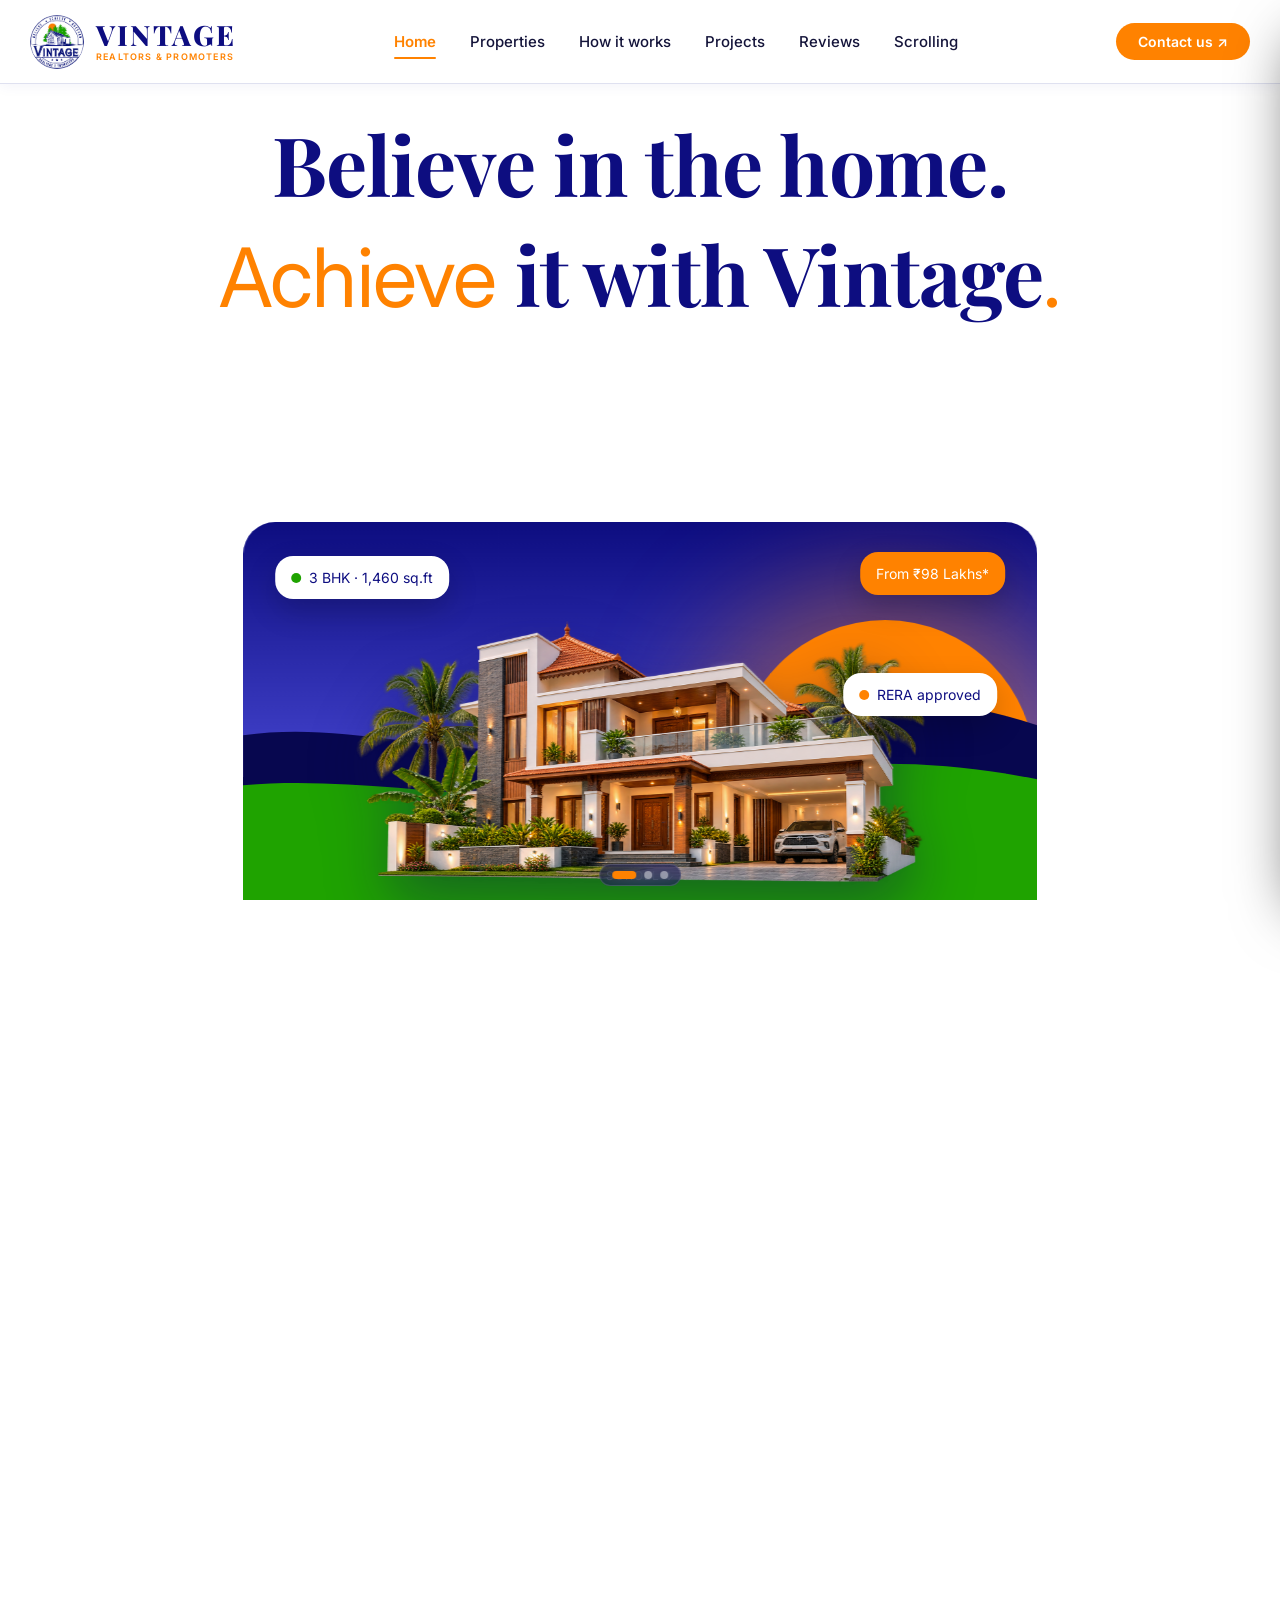
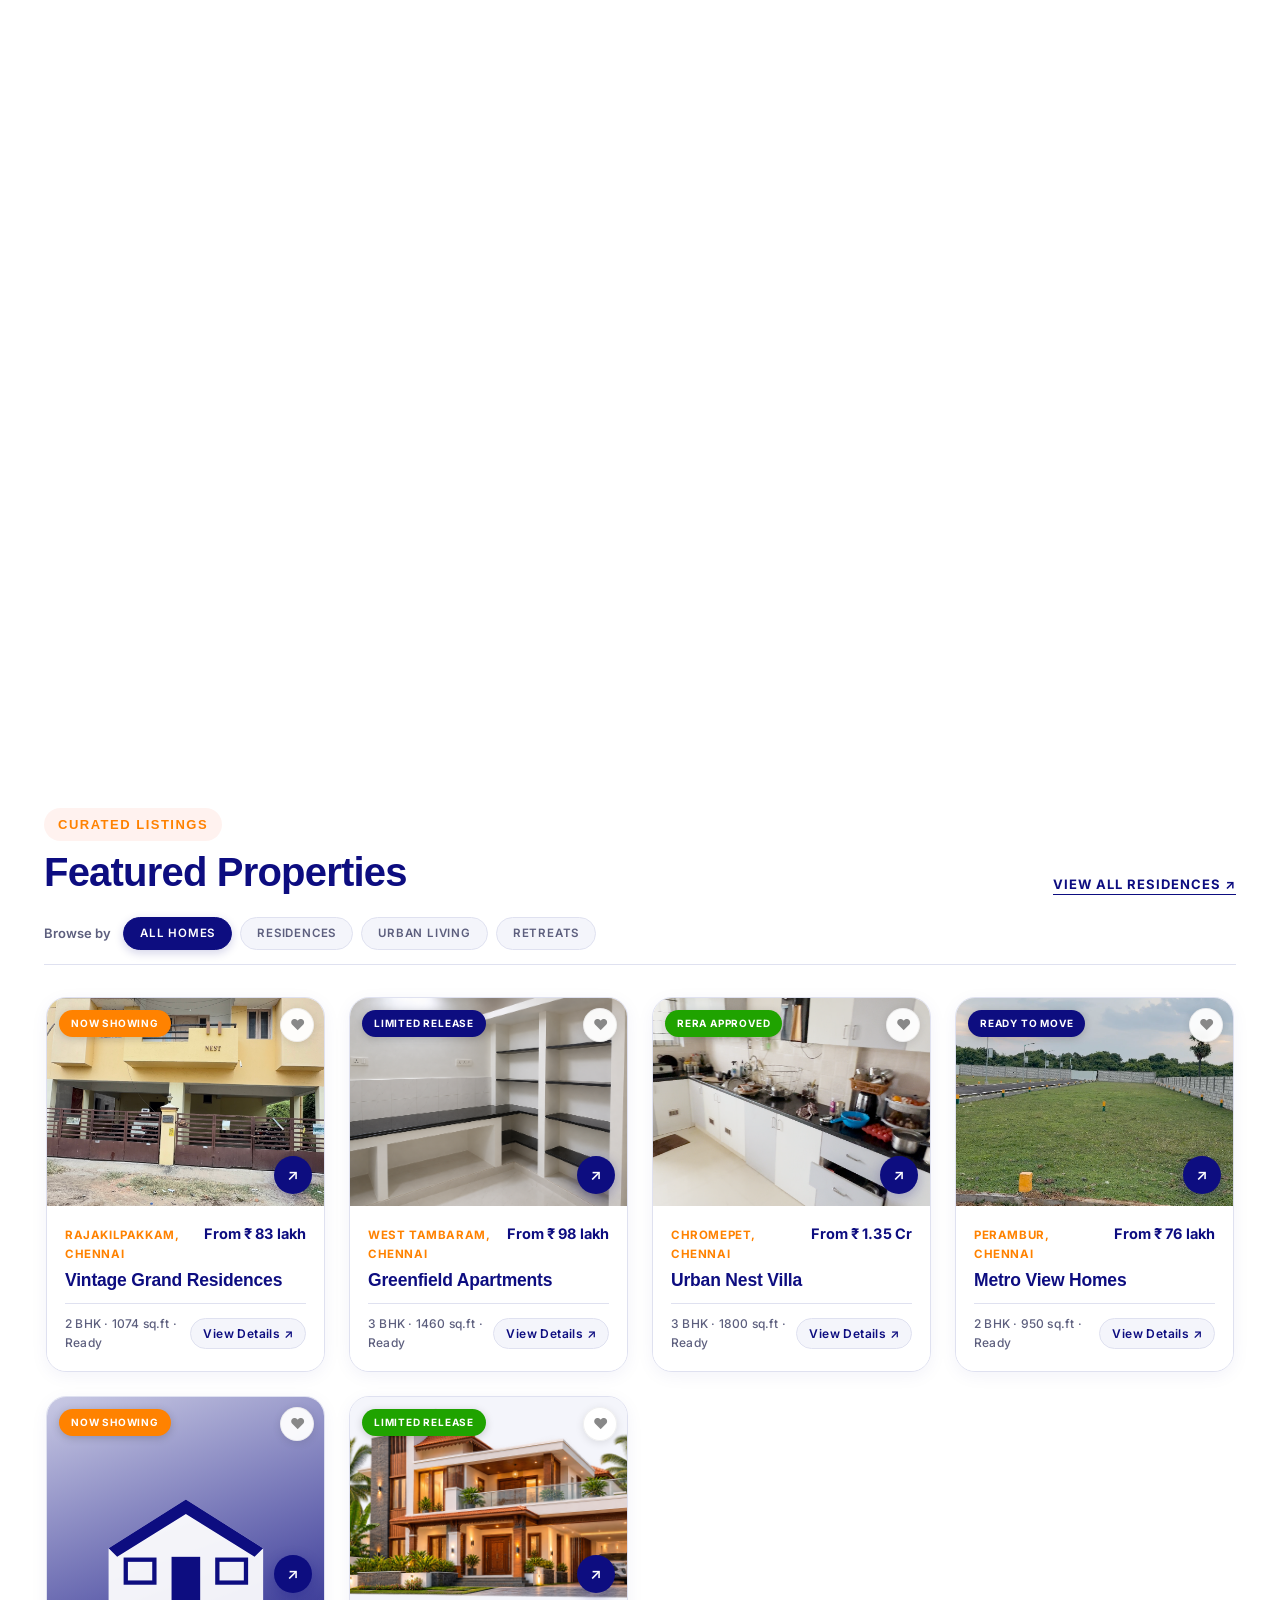
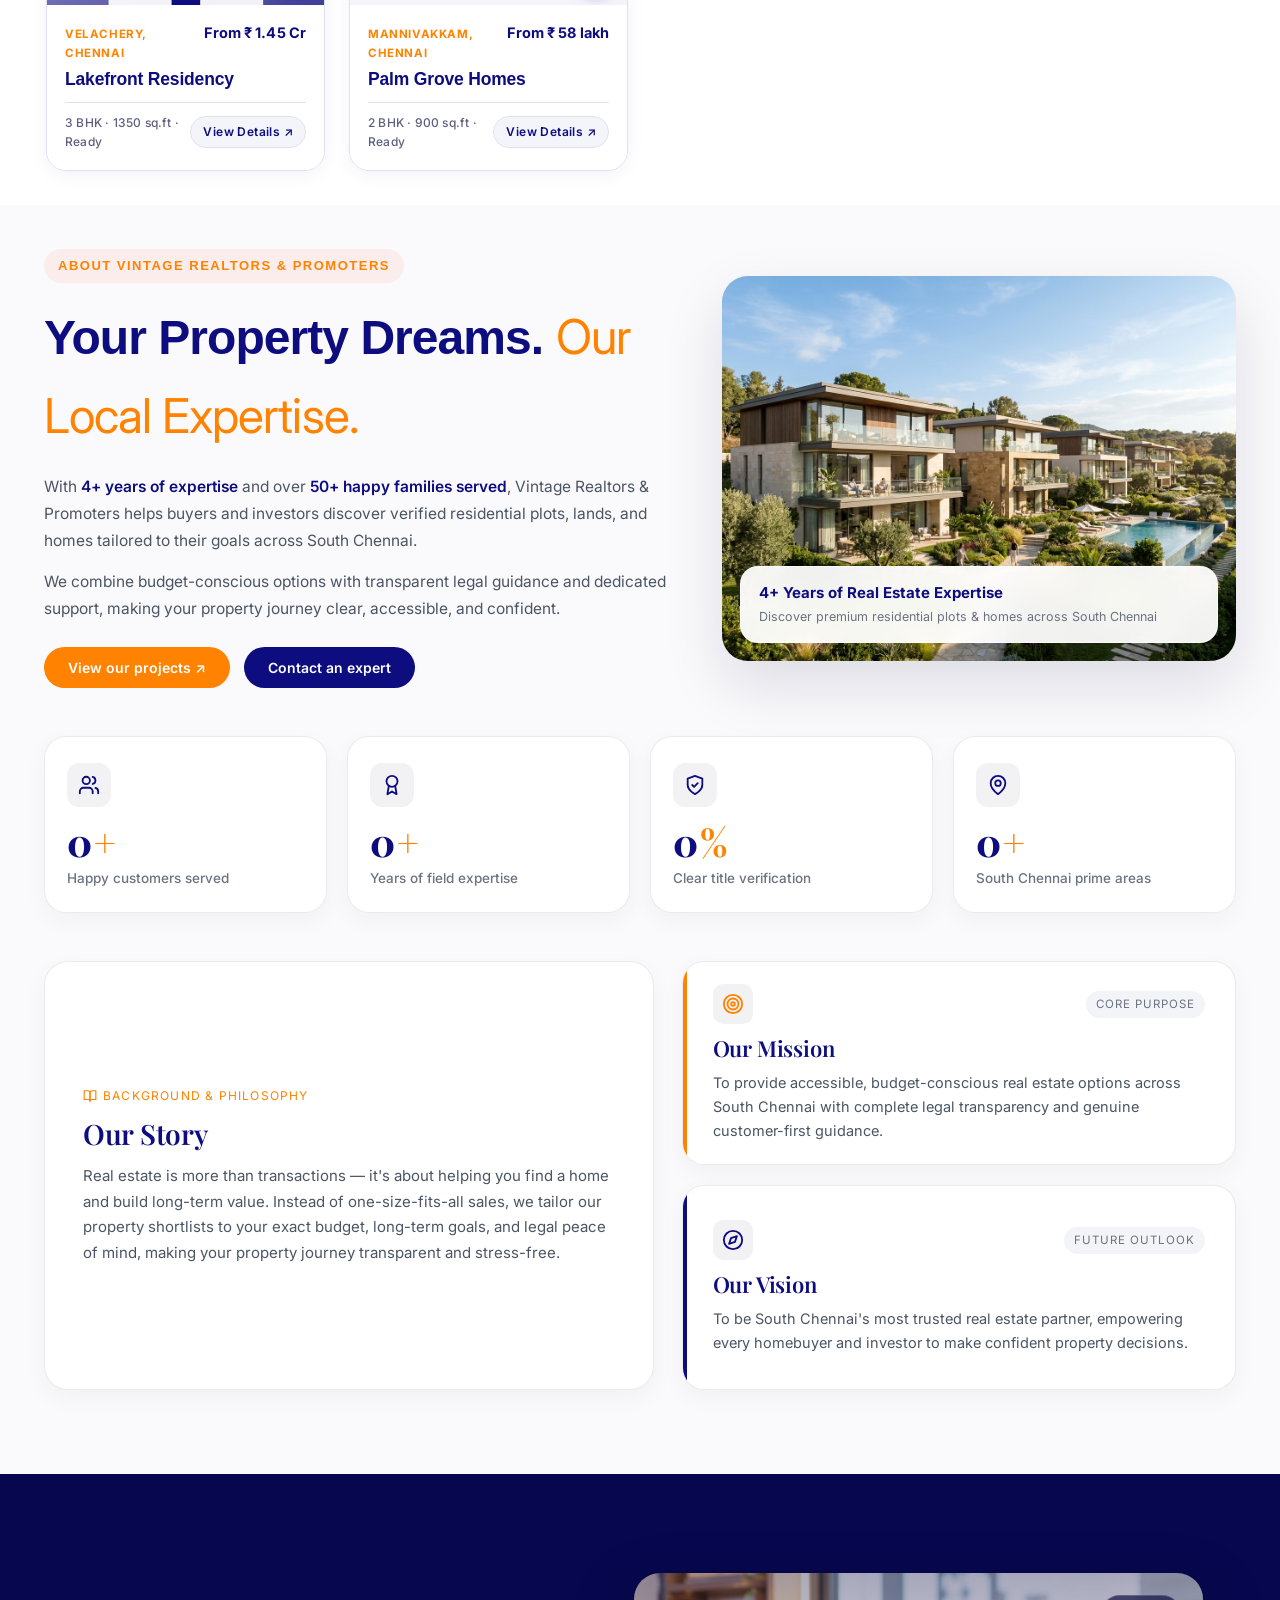
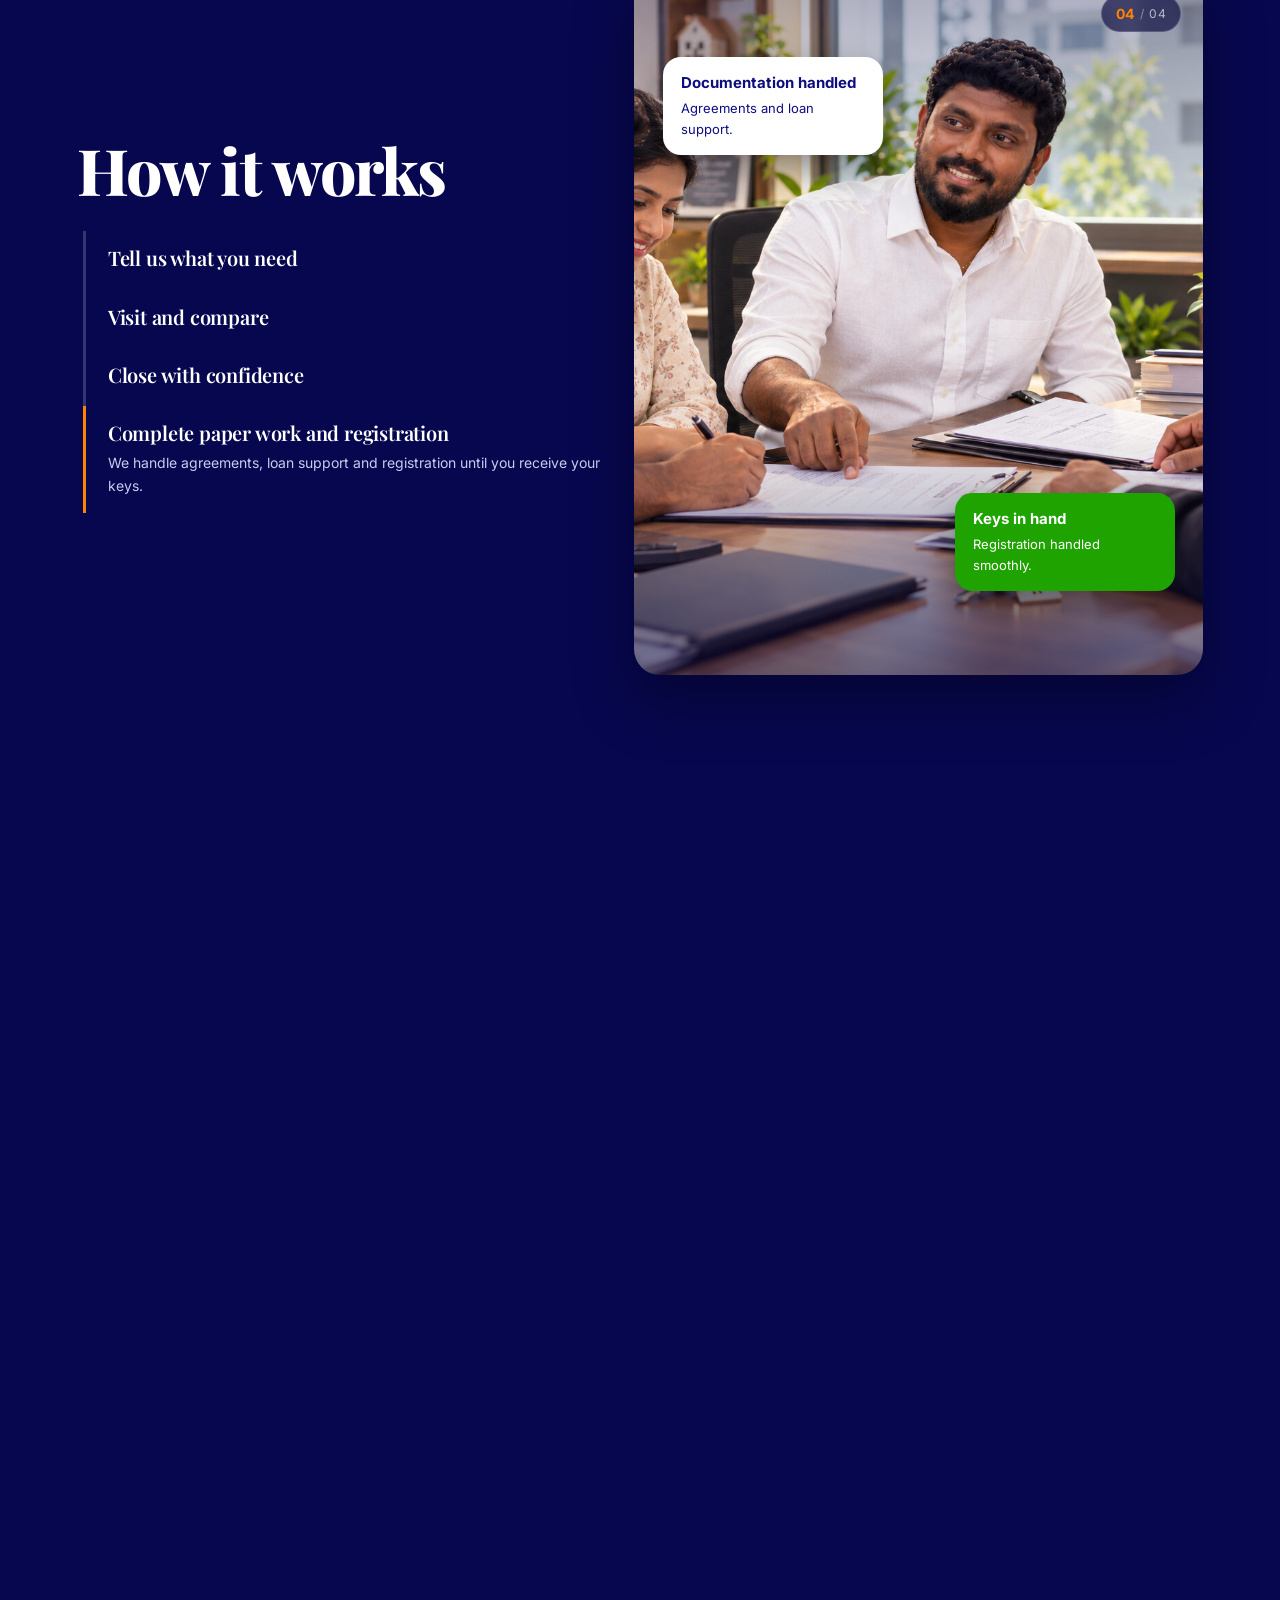
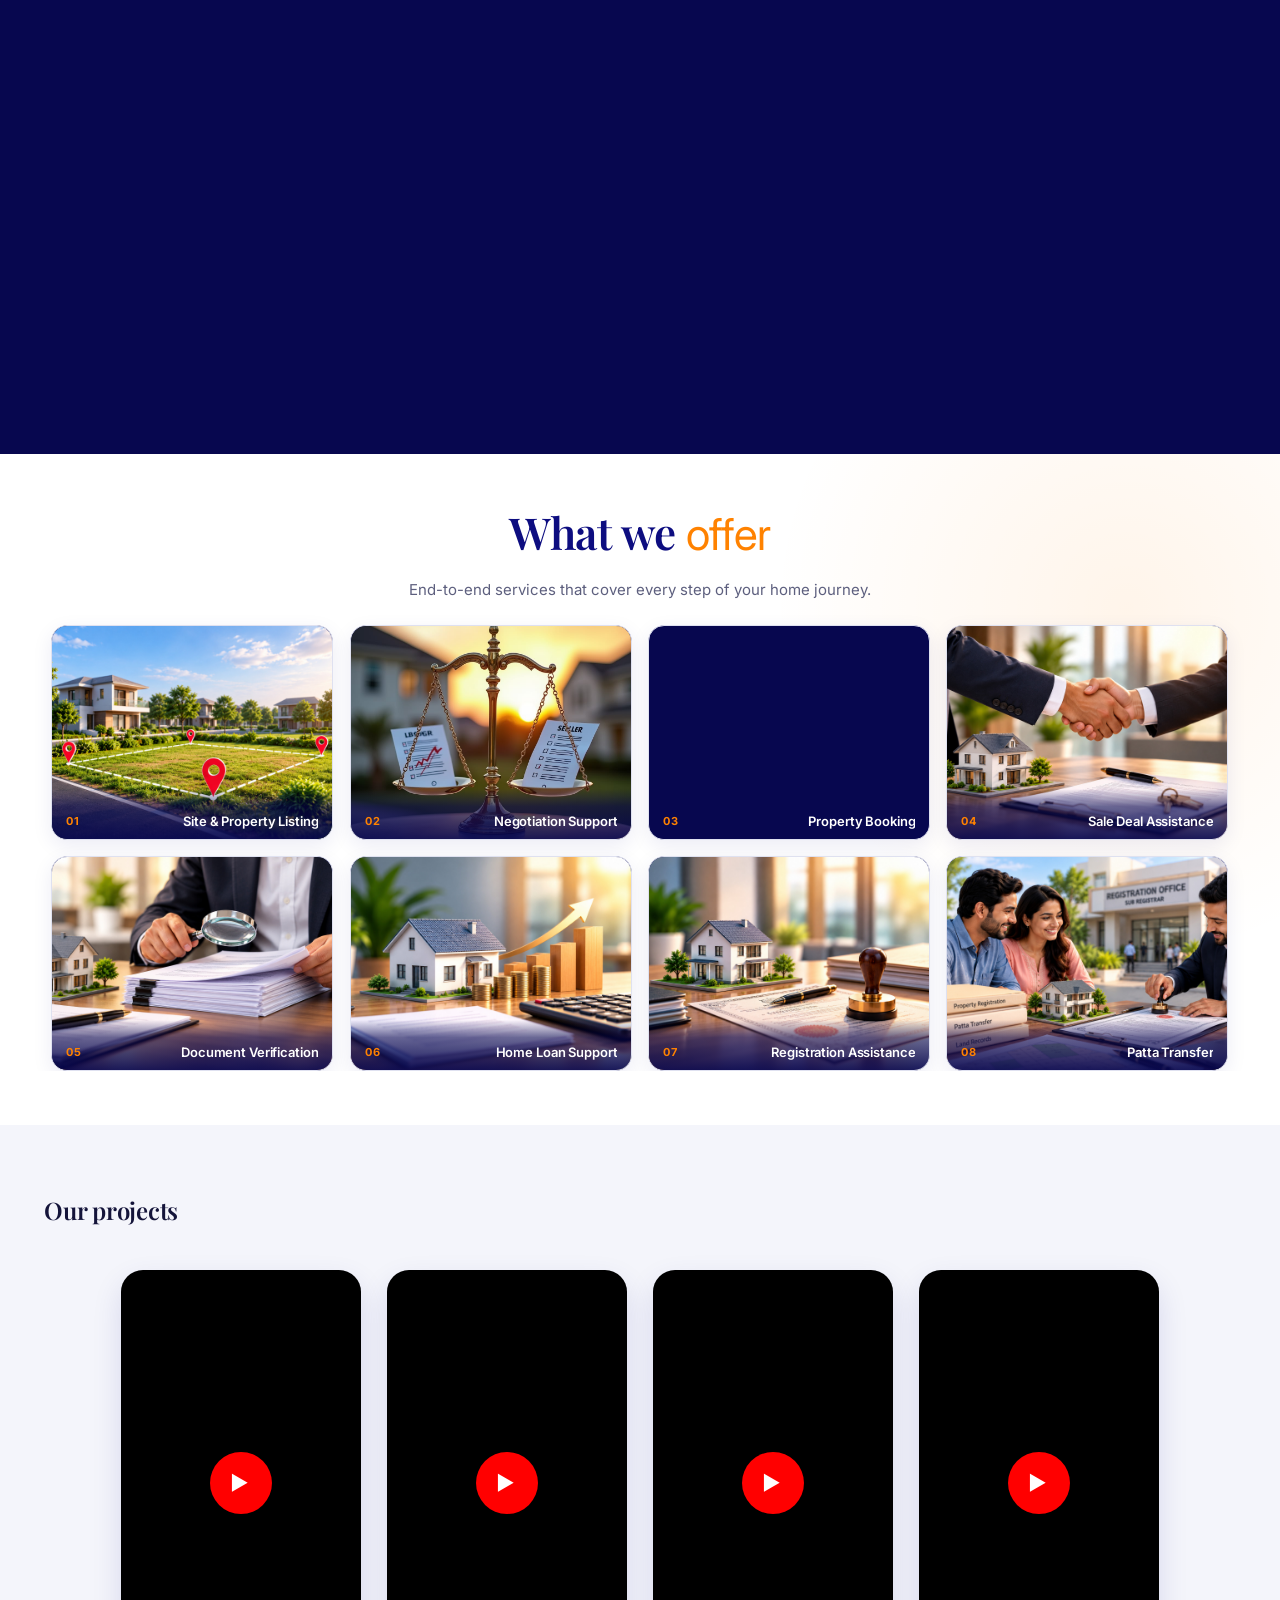
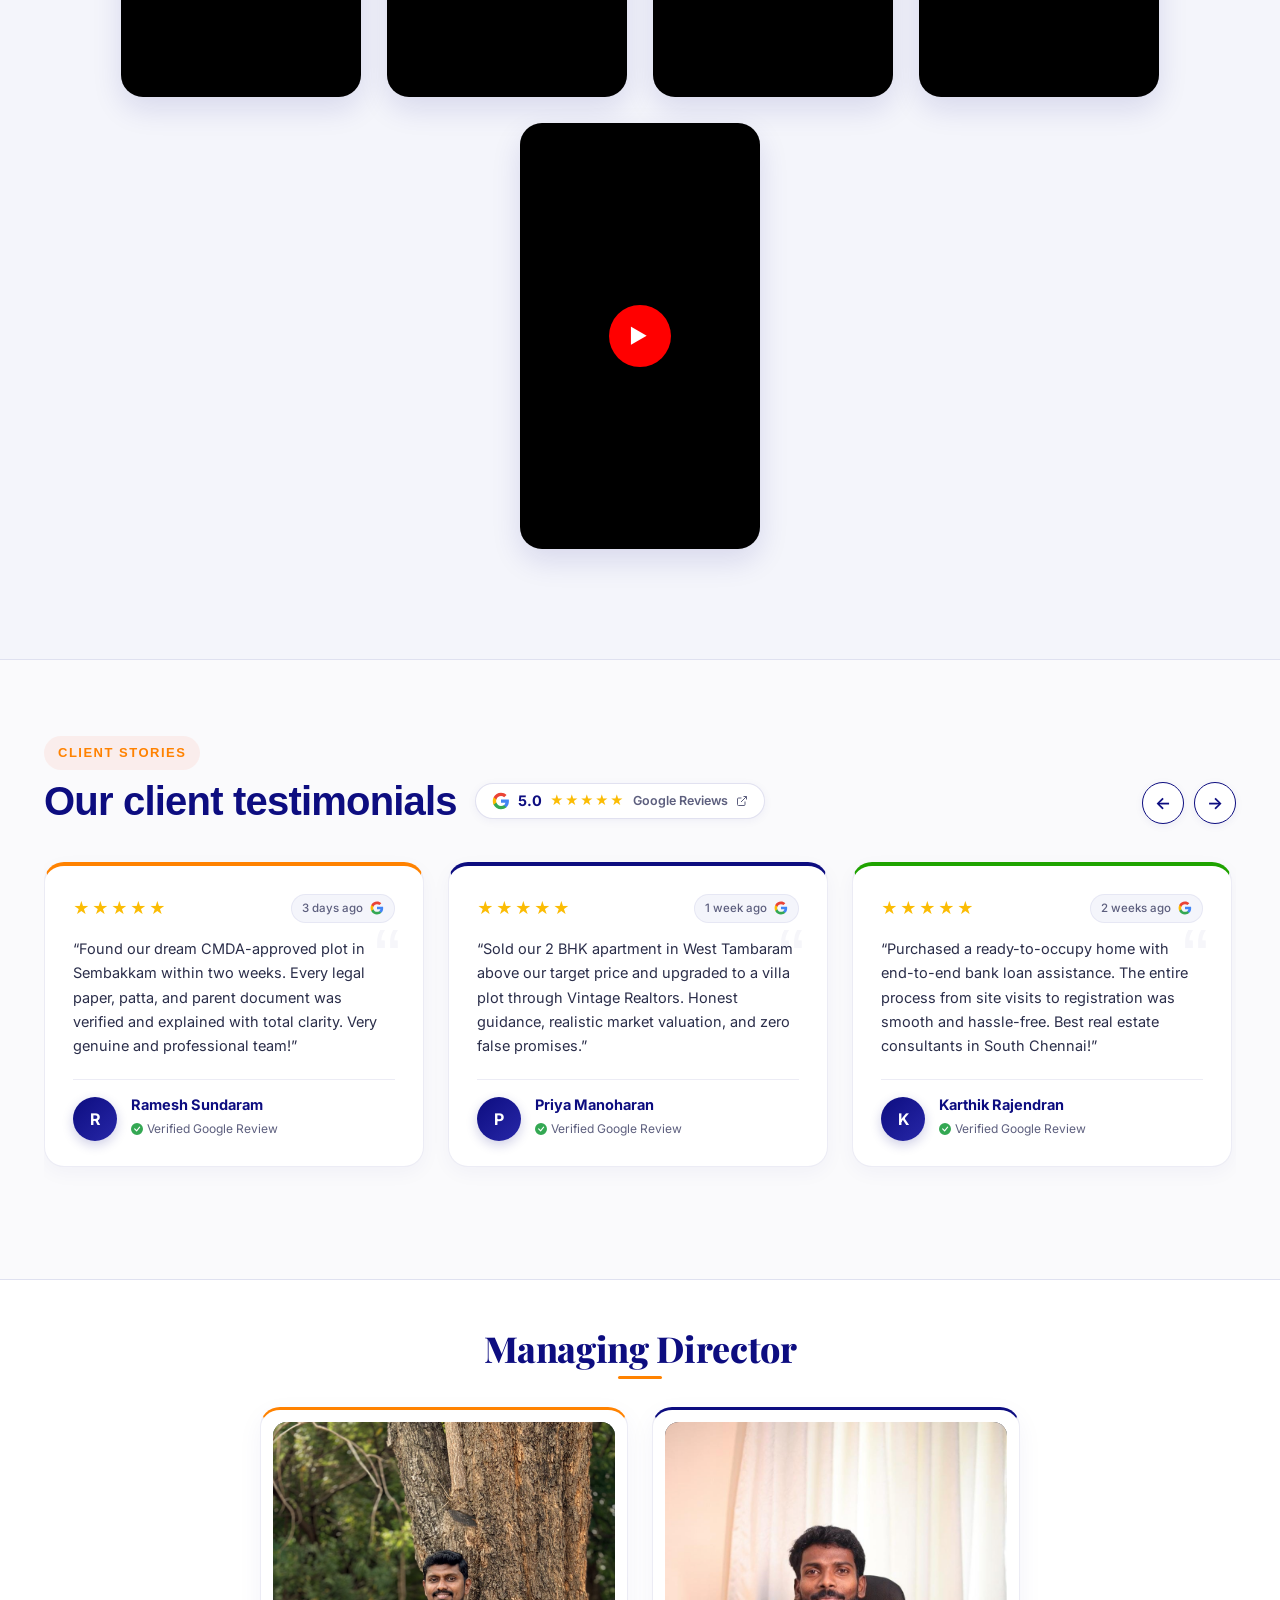
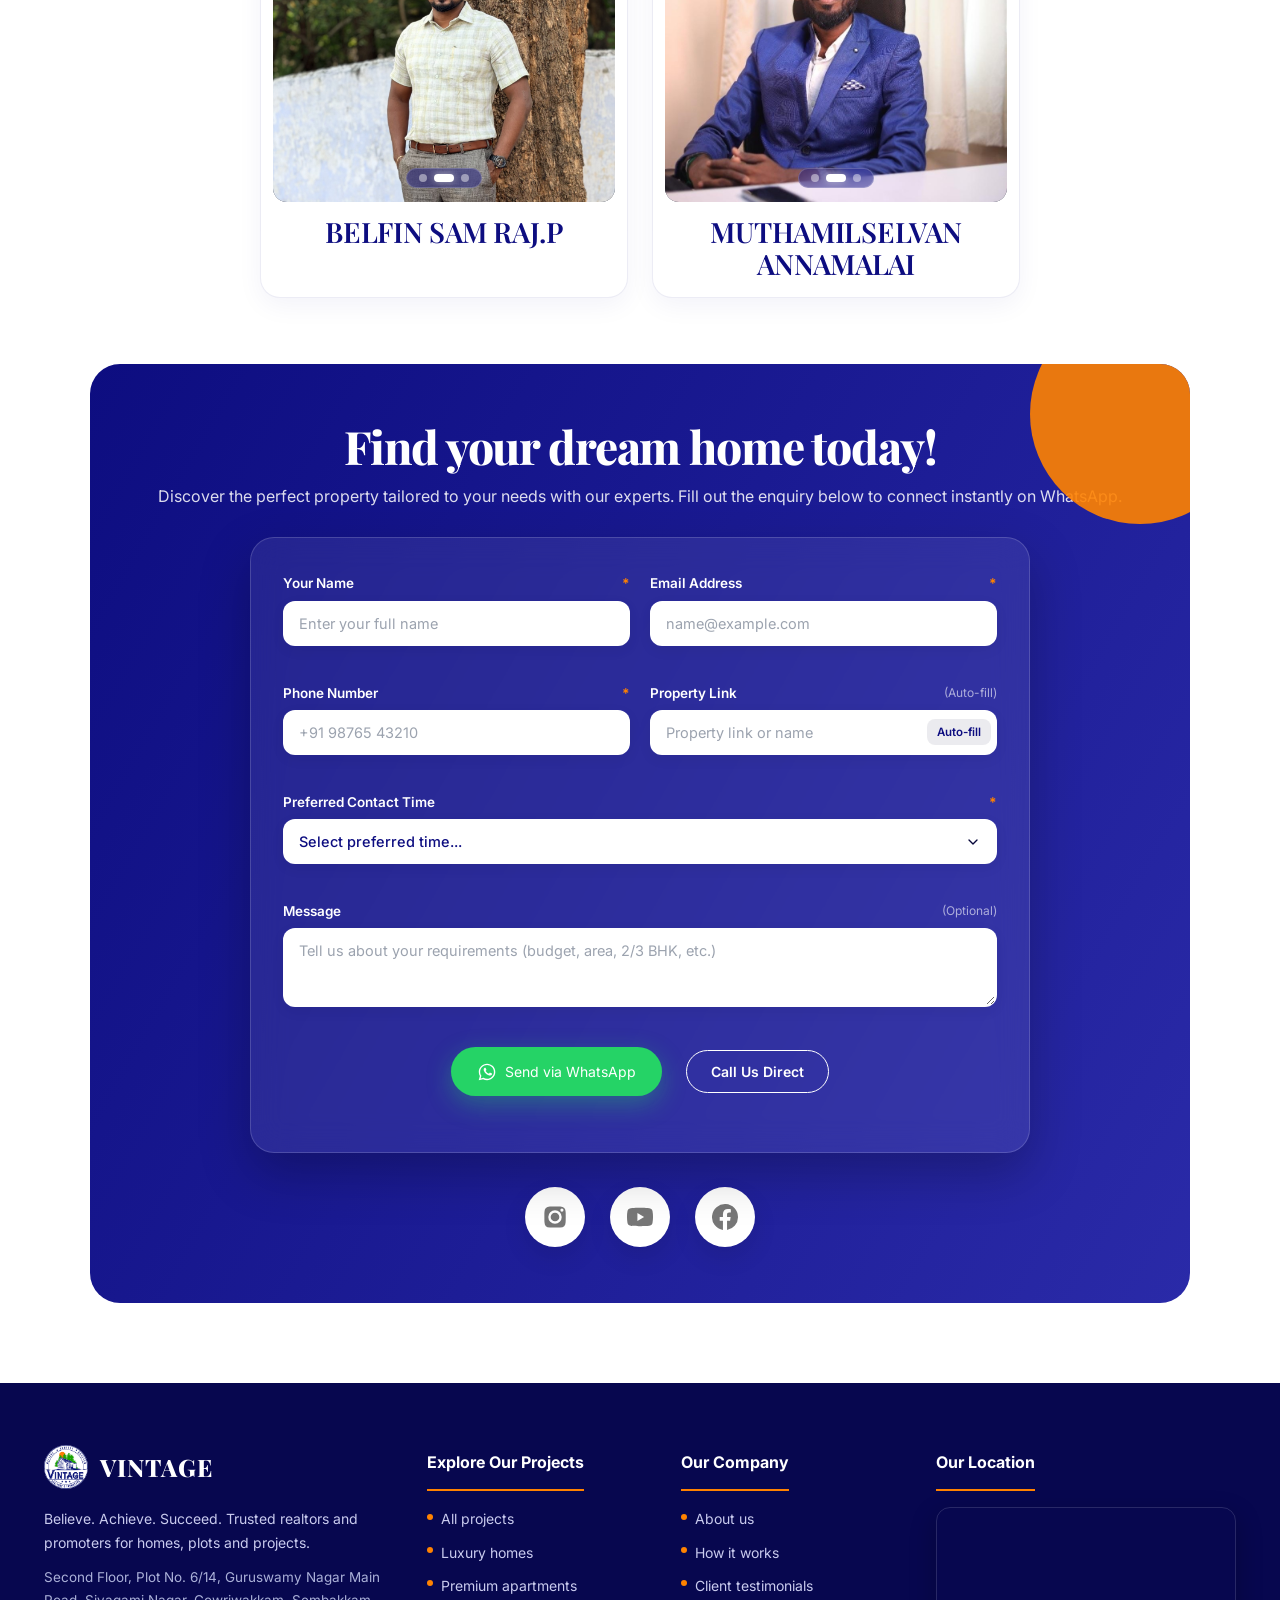
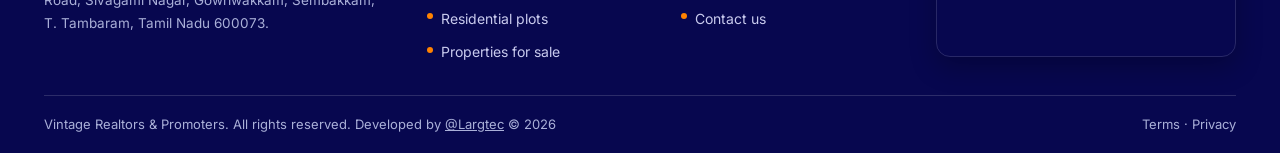
==== commit f2ca94e8: "feat: add scroll-driven film hero component and typography styles" ====
--- a/index.html
+++ b/index.html
@@ -9,11 +9,108 @@
   <link rel="icon" type="image/png" sizes="32x32" href="./assets/main/favicon-32x32.png">
   <link rel="icon" type="image/jpeg" href="./assets/main/Logo.jpg">
   <link rel="apple-touch-icon" sizes="180x180" href="./assets/main/apple-touch-icon.png">
-    <!-- Google Font: Plus Jakarta Sans (from Nestrix luxury-dark) -->
   <link rel="preconnect" href="https://fonts.googleapis.com">
   <link rel="preconnect" href="https://fonts.gstatic.com" crossorigin>
-  <link href="https://fonts.googleapis.com/css2?family=Plus+Jakarta+Sans:ital,wght@0,200..800;1,200..800&display=swap" rel="stylesheet">
+  <link href="https://fonts.googleapis.com/css2?family=Playfair+Display:wght@600;700;800&family=Inter:wght@400;500;600&display=swap" rel="stylesheet">
   <link rel="stylesheet" href="./css/style.css">
+  <style>
+    :root {
+      --font-head: 'Playfair Display', Georgia, serif;
+      --font-body: 'Inter', system-ui, -apple-system, 'Segoe UI', sans-serif;
+    }
+
+    body,
+    input,
+    button,
+    select,
+    textarea,
+    p,
+    small,
+    span,
+    a,
+    label,
+    .drawer-sublink,
+    .footer-col,
+    .chip,
+    .badge,
+    .mv-badge,
+    .card-kicker,
+    .opt,
+    .hint,
+    .stat-lbl,
+    .who small {
+      font-family: var(--font-body);
+      font-weight: 400;
+      line-height: 1.65;
+    }
+
+    .nav-link,
+    .drawer-link {
+      font-family: var(--font-body);
+      font-weight: 500;
+    }
+
+    .btn,
+    button,
+    .contact-btn,
+    .drawer-cta {
+      font-family: var(--font-body);
+      font-weight: 600;
+    }
+
+    h1,
+    h2,
+    h3,
+    .bv,
+    #hTopTitle,
+    .story-title,
+    .featured-title,
+    .why-title,
+    .cta-title,
+    .footer-title,
+    .reviews-title,
+    .contact-title,
+    .team-single-heading,
+    .director-name,
+    .welcome-story-card h3,
+    .mv-card h3,
+    .step h3,
+    .cb-title,
+    .st strong,
+    .welcome-stats .st strong {
+      font-family: var(--font-head);
+      letter-spacing: -0.01em;
+      line-height: 1.12;
+    }
+
+    h1,
+    #hTopTitle {
+      font-weight: 700;
+    }
+
+    h2,
+    h3,
+    .cb-title,
+    .welcome-story-card h3,
+    .mv-card h3,
+    .step h3,
+    .director-name {
+      font-weight: 600;
+    }
+
+    .brand b {
+      font-family: var(--font-head) !important;
+      font-weight: 800;
+      letter-spacing: 0.08em;
+    }
+
+    .st strong,
+    .welcome-stats .st strong,
+    .st strong b {
+      font-family: var(--font-head);
+      font-variant-numeric: tabular-nums;
+    }
+  </style>
 </head>
 
 <body>
@@ -611,7 +708,7 @@
                 <span class="c-dot" data-index="2" aria-label="Photo 3"></span>
               </div>
             </div>
-            <h3 class="director-name" style="font-family: 'Plus Jakarta Sans', -apple-system, BlinkMacSystemFont, 'Segoe UI', Roboto, sans-serif; text-transform: uppercase; font-size: 30px;">Belfin Sam Raj.P</h3>
+            <h3 class="director-name" style="text-transform: uppercase; font-size: 28px;">Belfin Sam Raj.P</h3>
           </div>
 
           <!-- Profile 2 -->
@@ -638,7 +735,7 @@
                 <span class="c-dot" data-index="2" aria-label="Photo 3"></span>
               </div>
             </div>
-            <h3 class="director-name" style="font-family: 'Plus Jakarta Sans', -apple-system, BlinkMacSystemFont, 'Segoe UI', Roboto, sans-serif; text-transform: uppercase; font-size: 30px;">Muthamilselvan Annamalai</h3>
+            <h3 class="director-name" style="text-transform: uppercase; font-size: 28px;">Muthamilselvan Annamalai</h3>
           </div>
         </div>
       </div>
--- a/css/style.css
+++ b/css/style.css
@@ -1,16 +1,22 @@
     :root {
-    --font-primary: 'Plus Jakarta Sans', -apple-system, BlinkMacSystemFont, 'Segoe UI', Roboto, sans-serif;
-    --font-body: var(--font-primary);
-    --font-heading: var(--font-primary);
-      --navy: #0d0d80;
-      --navy-d: #07074f;
-      --orange: #ff8200;
-      --green: #1fa300;
-      --paper: #f4f5fb;
-      --ink: #14143a;
-      --mute: #5d5f7e;
-      --line: #dfe1f0;
-      --bar: var(--navy);
+    /* Prime Real Estate Typography System */
+    --font-sans: 'Plus Jakarta Sans', -apple-system, BlinkMacSystemFont, 'Segoe UI', Roboto, 'Helvetica Neue', Arial, sans-serif;
+    --font-serif: 'Playfair Display', Georgia, 'Times New Roman', serif;
+
+    --font-primary: var(--font-sans);
+    --font-body: var(--font-sans);
+    --font-main: var(--font-sans);
+    --font-heading: var(--font-sans);
+
+    --navy: #0d0d80;
+    --navy-d: #07074f;
+    --orange: #ff8200;
+    --green: #1fa300;
+    --paper: #f4f5fb;
+    --ink: #14143a;
+    --mute: #5d5f7e;
+    --line: #dfe1f0;
+    --bar: var(--navy);
     }
 
     * {
@@ -20,15 +26,20 @@
 
     html {
       scroll-behavior: smooth;
-      scroll-padding-top: 112px
+      scroll-padding-top: 112px;
+      -webkit-font-smoothing: antialiased;
+      -moz-osx-font-smoothing: grayscale;
+      text-rendering: optimizeLegibility;
     }
 
     body {
       font-family: var(--font-body);
       color: var(--ink);
       background: #fff;
-      line-height: 1.55;
-      overflow-x: hidden
+      line-height: 1.65;
+      overflow-x: hidden;
+      -webkit-font-smoothing: antialiased;
+      -moz-osx-font-smoothing: grayscale;
     }
 
     h1,
@@ -37,7 +48,18 @@
     .bv {
       font-family: var(--font-heading);
       font-weight: 700;
-      line-height: 1.15
+      line-height: 1.15;
+      letter-spacing: -0.02em;
+    }
+
+    h1 {
+      font-weight: 800;
+      letter-spacing: -0.025em;
+    }
+
+    h2 {
+      font-weight: 700;
+      letter-spacing: -0.02em;
     }
 
     a {
@@ -136,15 +158,16 @@
     }
 
     .brand b {
-      font-family: 'Copperplate Gothic Bold', 'Copperplate Condensed Bold', 'Copperplate-CondensedBold', 'Copperplate', 'Copperplate Cond Bold';
+      font-family: 'Copperplate Gothic Bold', 'Copperplate', var(--font-heading);
       font-stretch: condensed;
       text-transform: uppercase;
       font-size: 28px;
+      font-weight: 800;
       color: var(--navy);
       line-height: 1;
       display: block;
       text-align: center;
-      letter-spacing: 0.04em;
+      letter-spacing: 0.05em;
     }
 
     .brand small {
@@ -772,12 +795,12 @@
 
     #featured .rh h2 {
       font-family: var(--font-heading);
-      font-size: clamp(26px, 3.2vw, 36px);
-      font-weight: 400;
+      font-size: clamp(28px, 3.4vw, 40px);
+      font-weight: 800;
       color: var(--navy);
-      letter-spacing: -0.3px;
+      letter-spacing: -0.02em;
       margin: 0;
-      line-height: 1.2;
+      line-height: 1.15;
     }
 
     #featured .rh-right {
@@ -1076,12 +1099,11 @@
 
     #featured .cb-title {
       font-family: var(--font-heading);
-      font-size: 16.5px;
-      font-weight: 400;
+      font-size: 17.5px;
+      font-weight: 700;
       color: var(--navy);
       margin: 3px 0 8px;
-      line-height: 1.3;
-      letter-spacing: -0.1px;
+      letter-spacing: -0.01em;
     }
 
     #featured .cb-meta {
@@ -1646,7 +1668,10 @@
 
     .how h2 {
       font-size: clamp(34px, 5vw, 64px);
-      margin-bottom: 26px
+      font-weight: 800;
+      letter-spacing: -0.025em;
+      line-height: 1.1;
+      margin-bottom: 26px;
     }
 
     .step {
@@ -2360,12 +2385,12 @@
 
     .tm .rh h2 {
       font-family: var(--font-heading);
-      font-size: clamp(26px, 3.2vw, 36px);
-      font-weight: 400;
+      font-size: clamp(28px, 3.4vw, 40px);
+      font-weight: 800;
       color: var(--navy);
-      letter-spacing: -0.3px;
+      letter-spacing: -0.02em;
       margin: 0;
-      line-height: 1.2;
+      line-height: 1.15;
     }
 
     .google-rating-badge {
@@ -2734,11 +2759,11 @@
     }
 
     .team-single-heading {
-      font-size: clamp(24px, 2.6vw, 34px);
-      font-weight: 700;
+      font-size: clamp(26px, 2.8vw, 36px);
+      font-weight: 800;
       color: var(--navy);
       margin: 0;
-      letter-spacing: -0.4px;
+      letter-spacing: -0.02em;
       display: inline-block;
       position: relative;
     }
@@ -2950,7 +2975,10 @@
 
     .cta h2 {
       font-size: clamp(28px, 4vw, 46px);
-      margin-bottom: 10px
+      font-weight: 800;
+      letter-spacing: -0.025em;
+      line-height: 1.15;
+      margin-bottom: 10px;
     }
 
     .cta p {
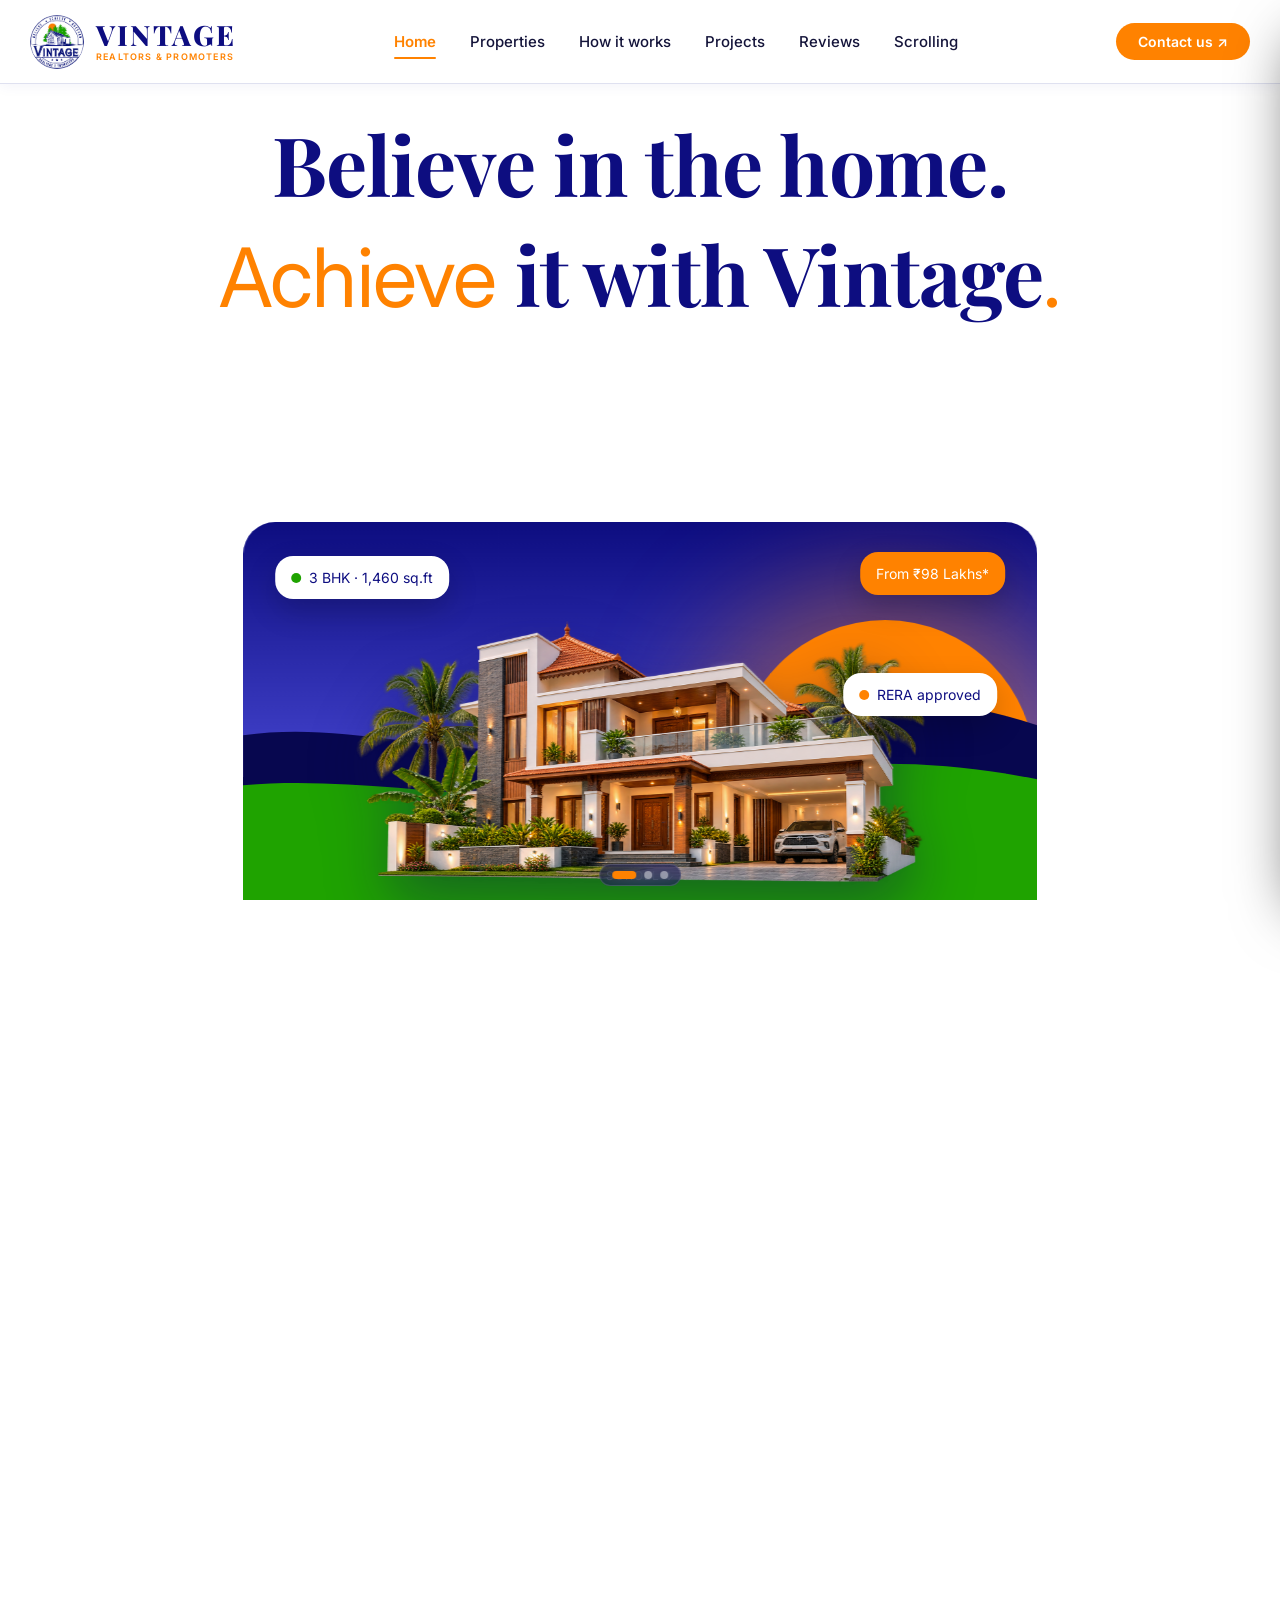
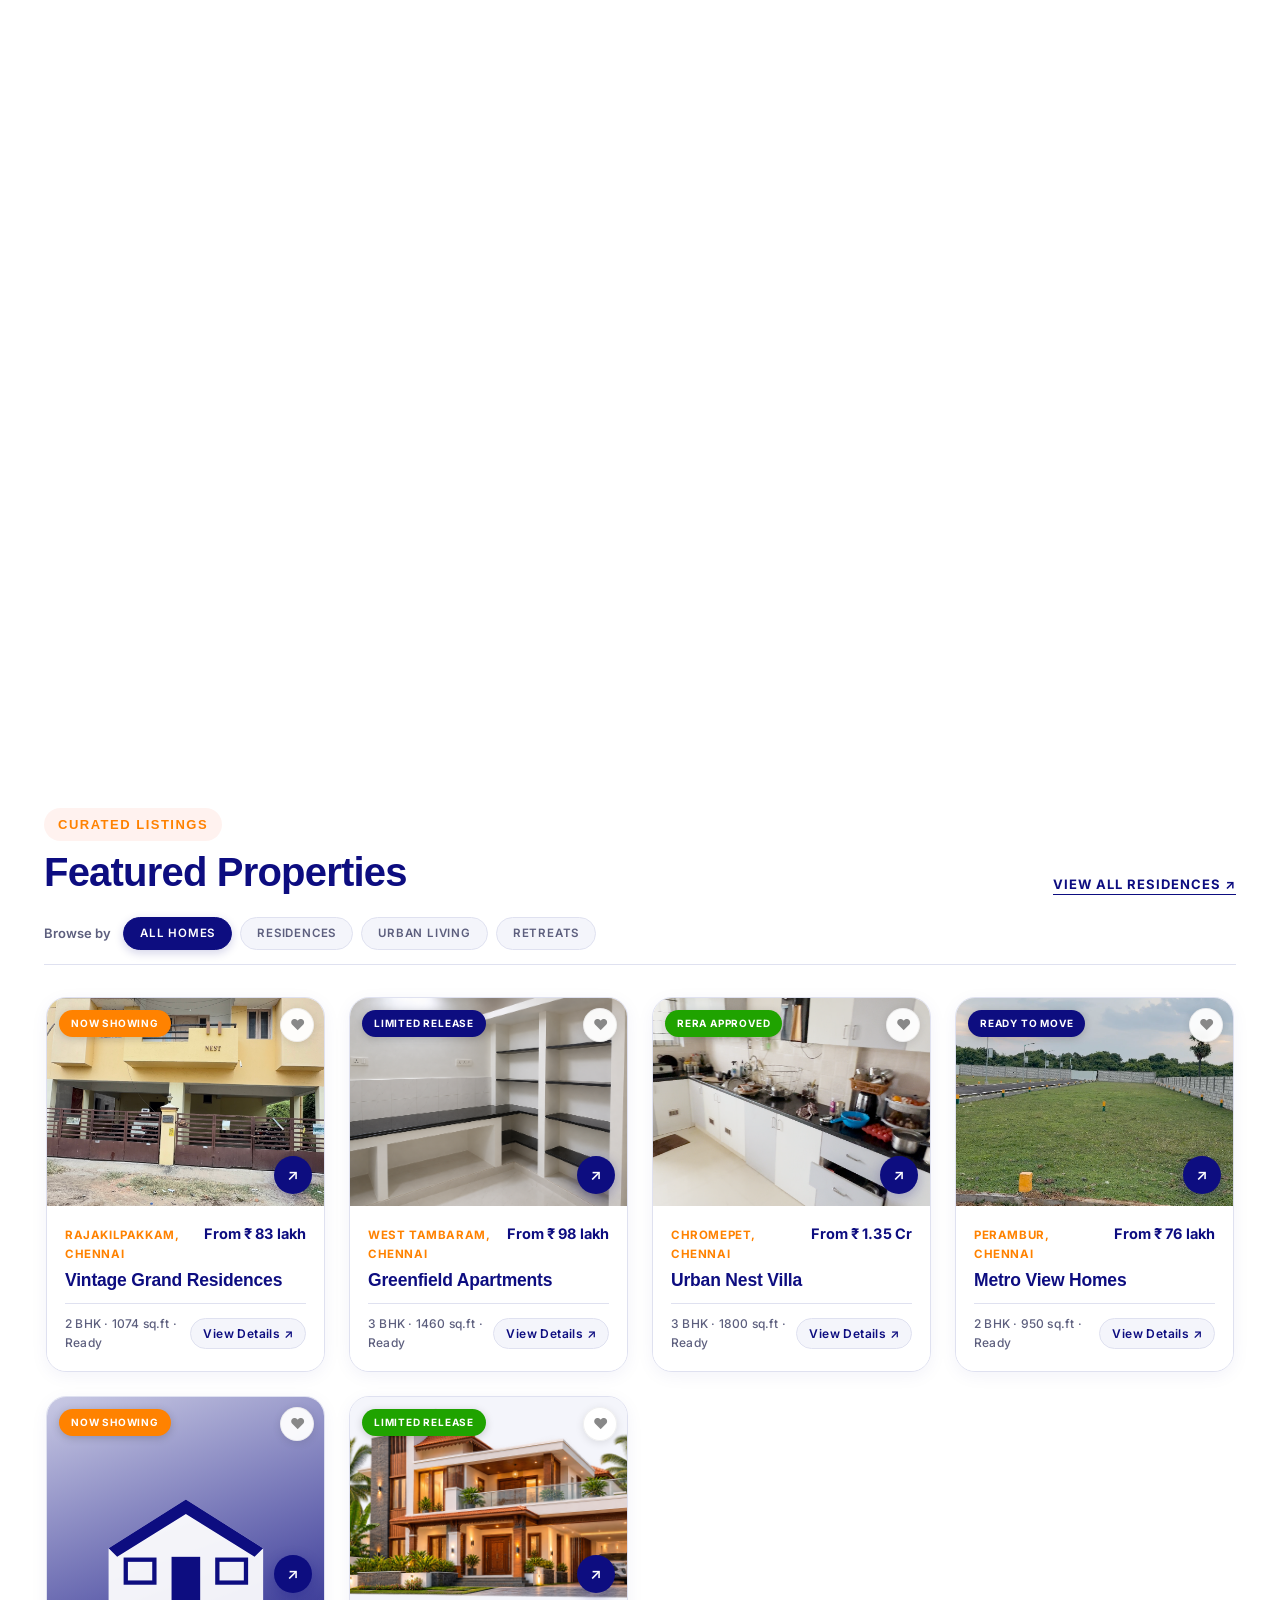
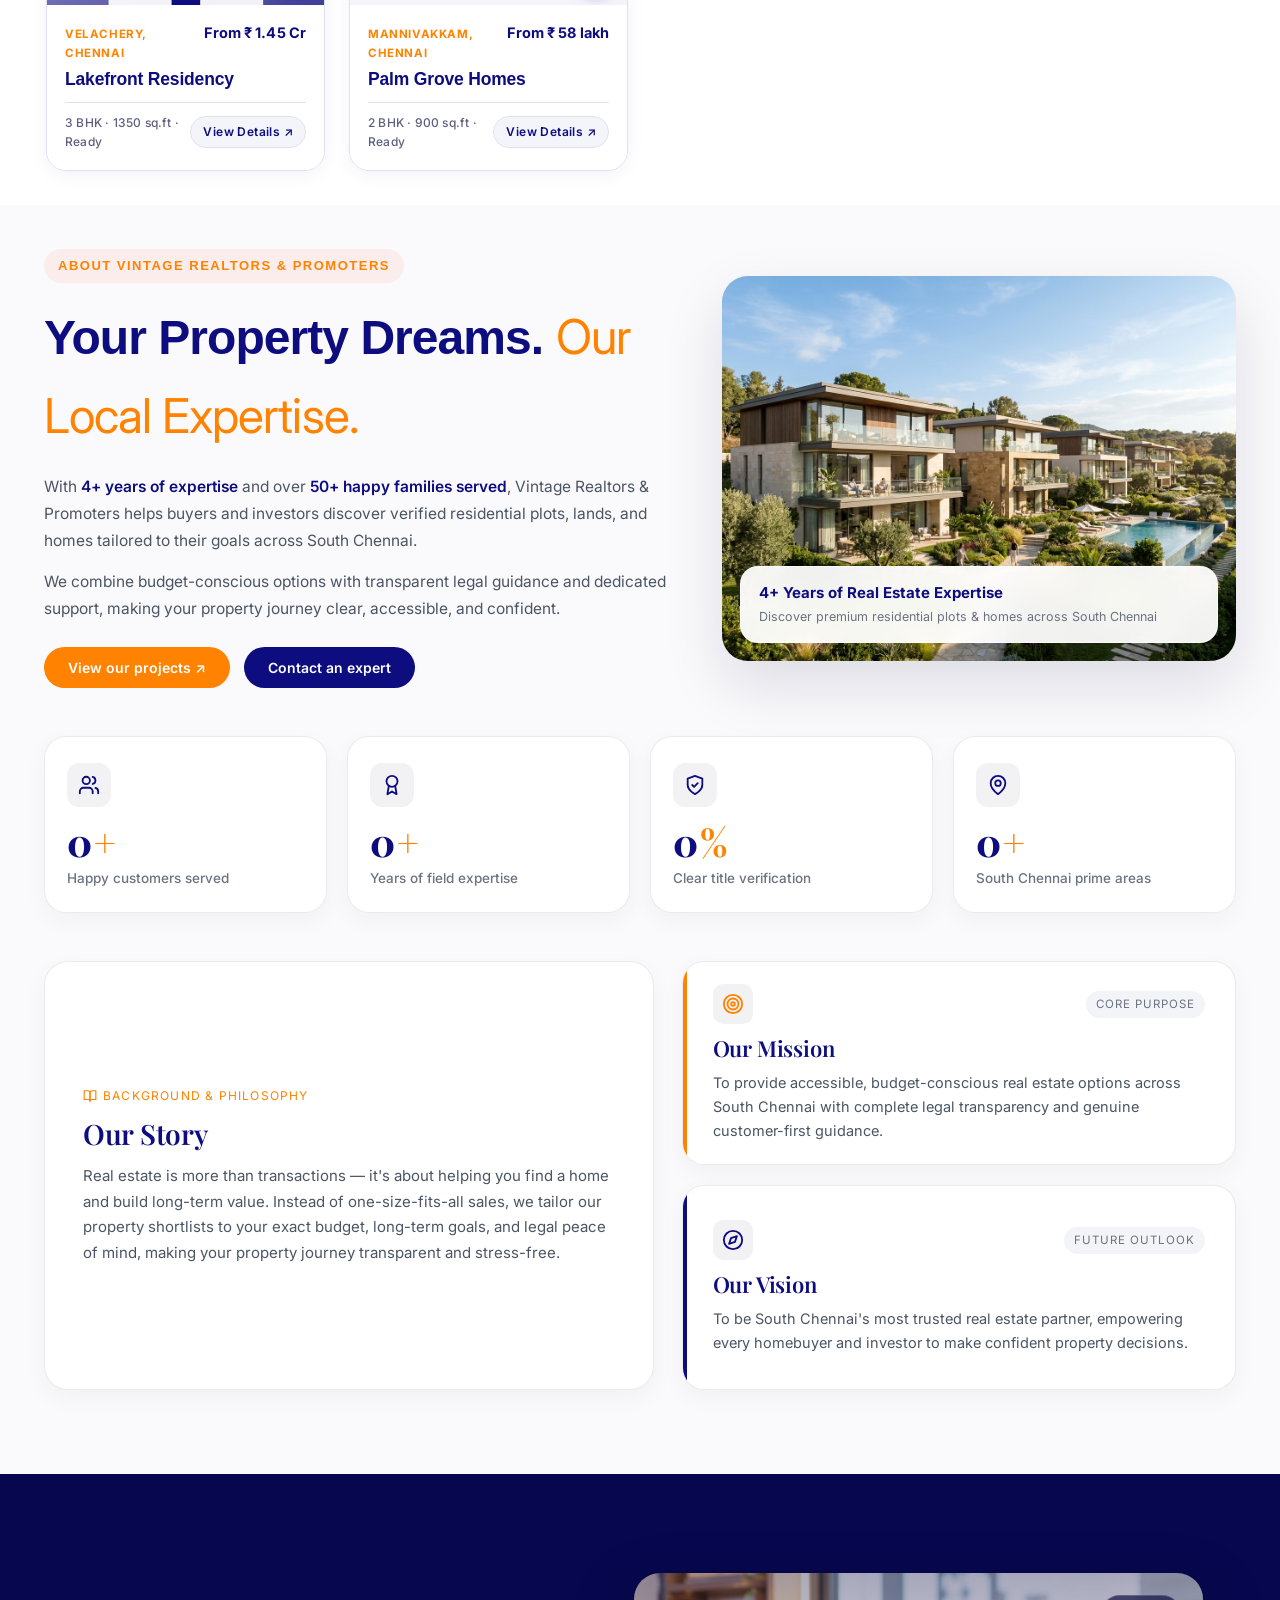
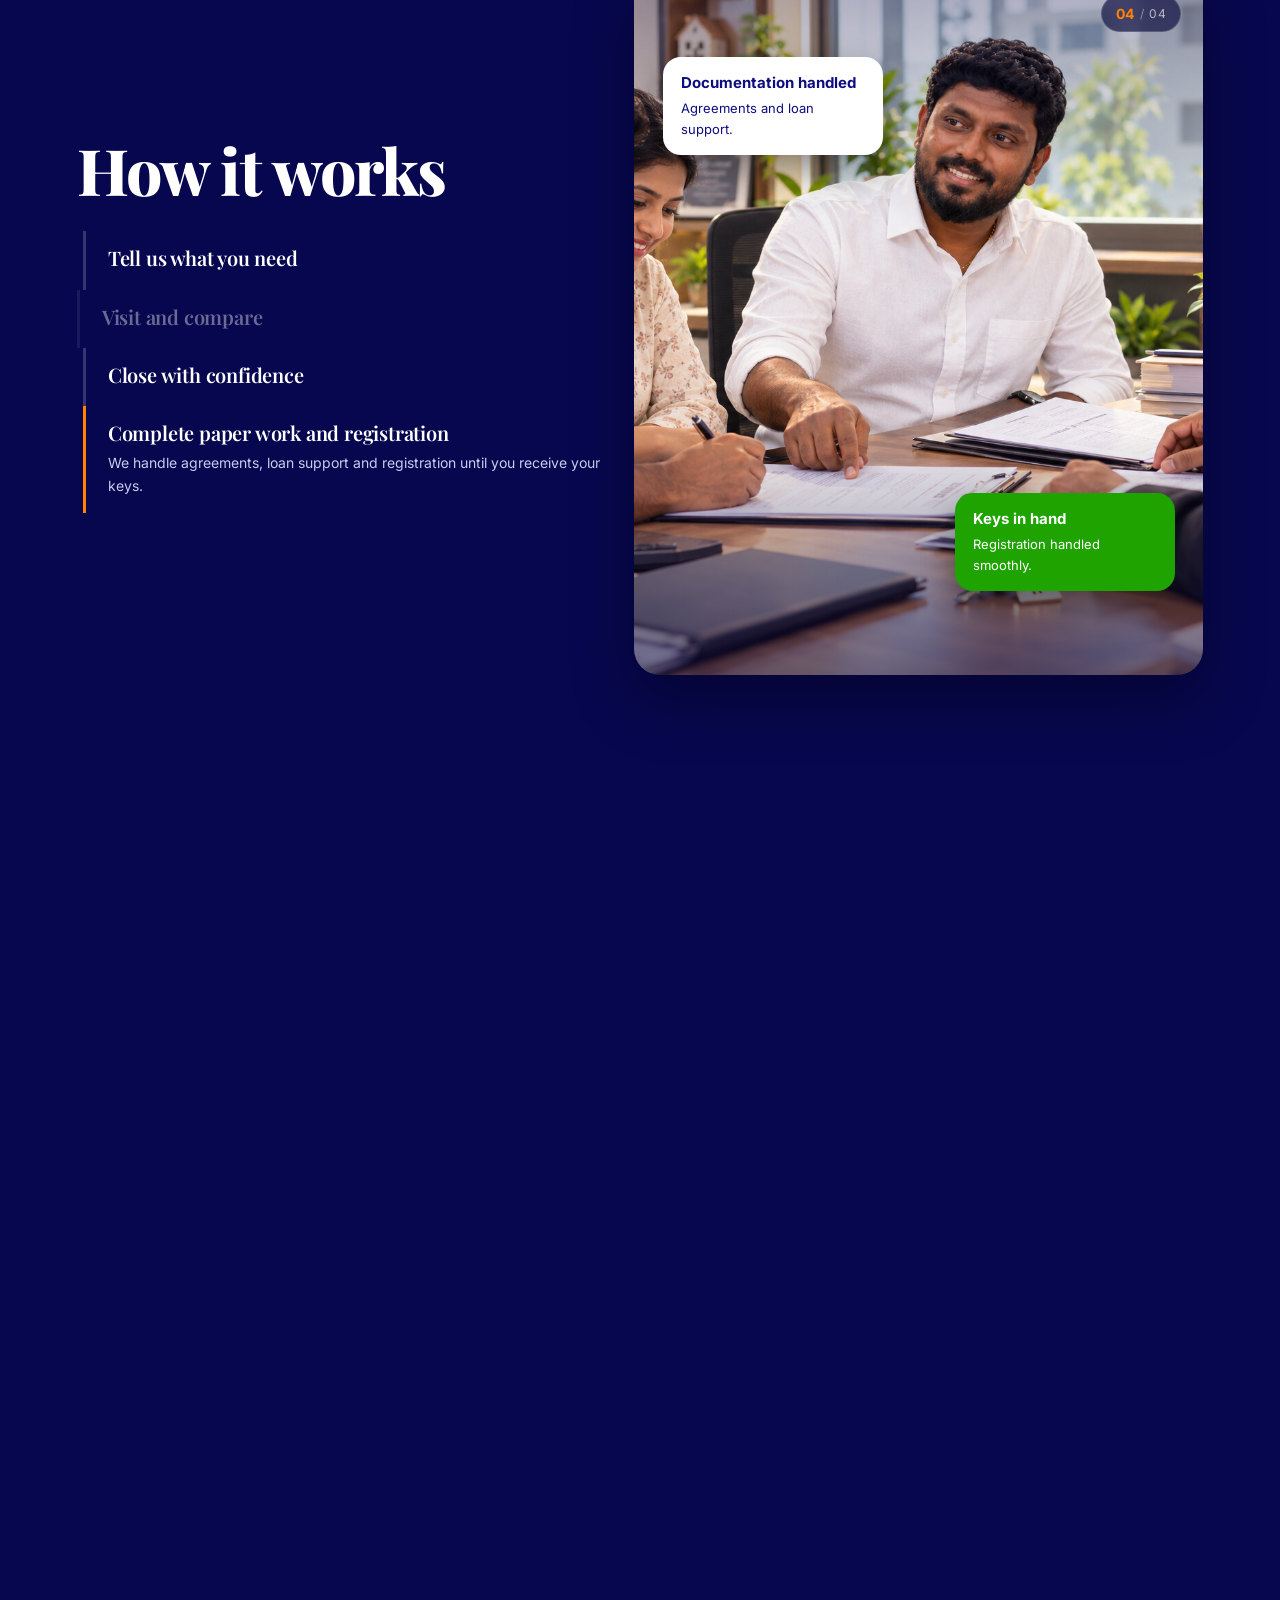
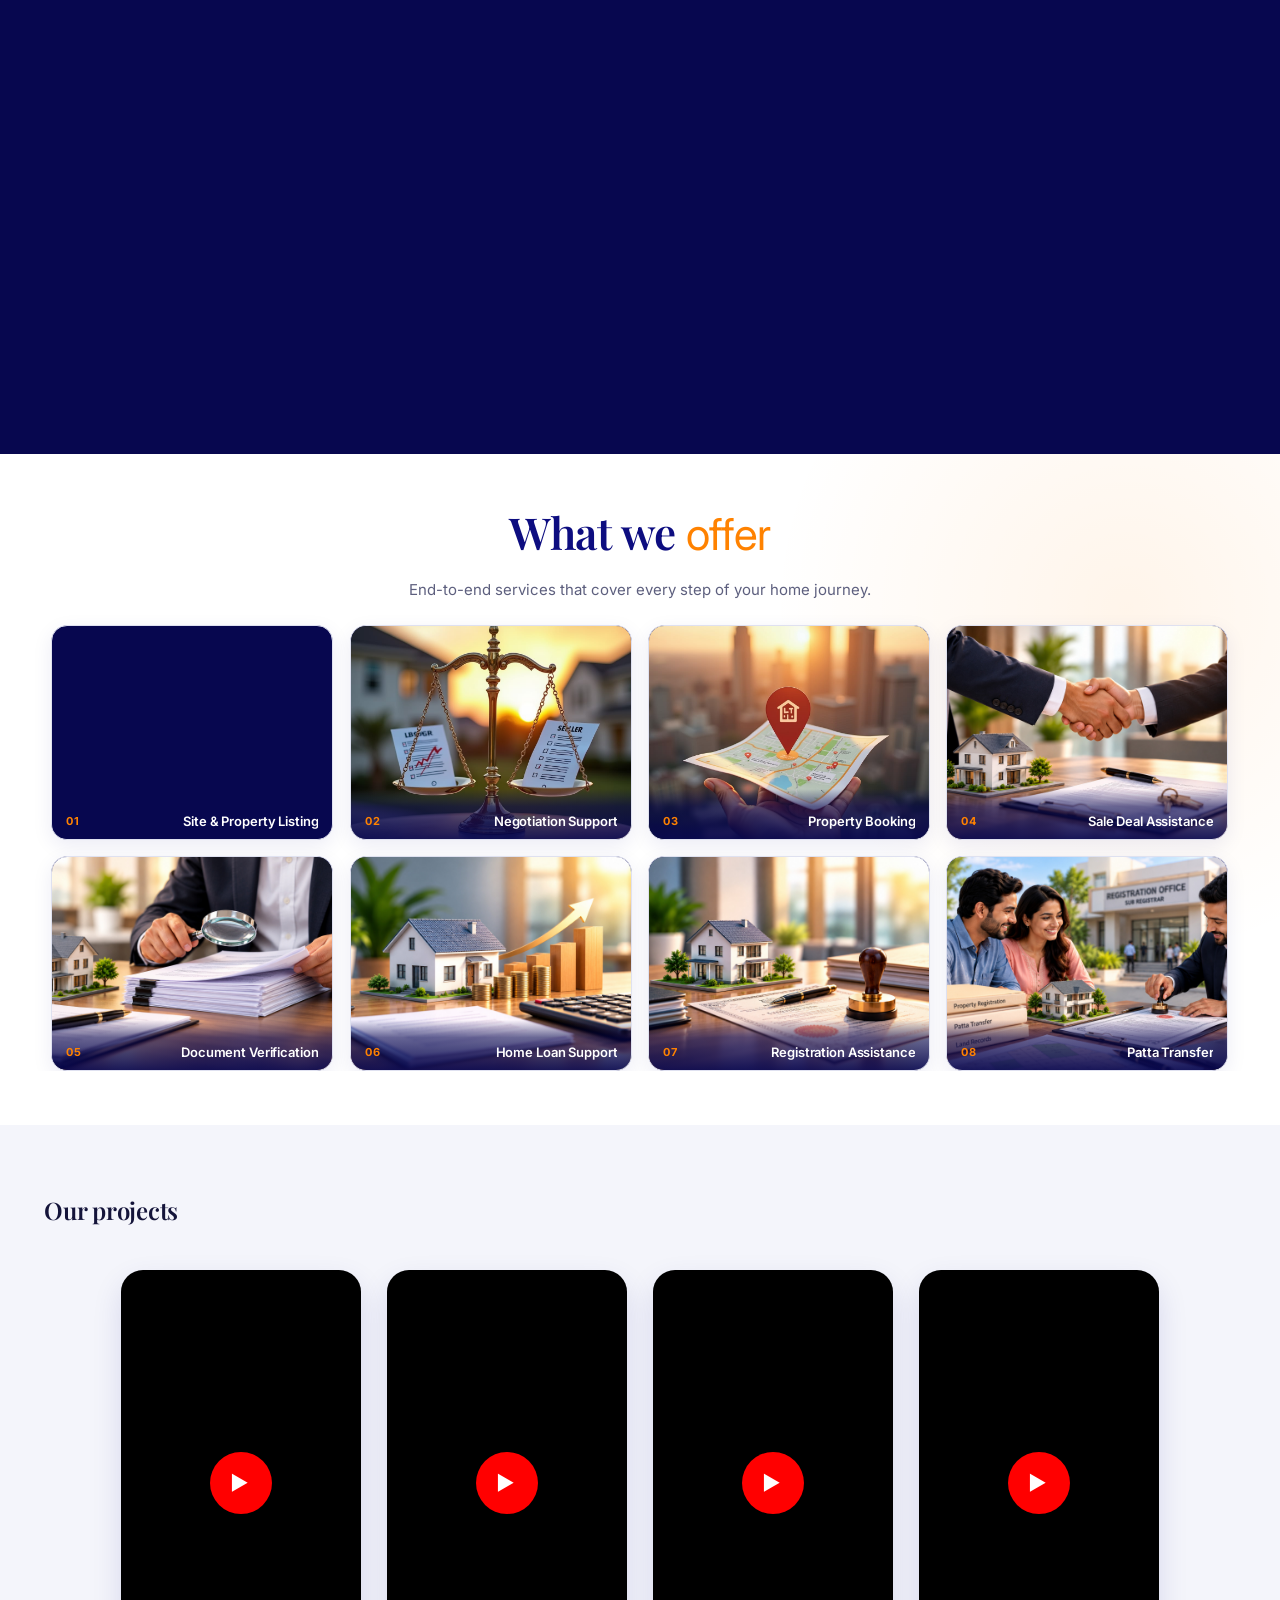
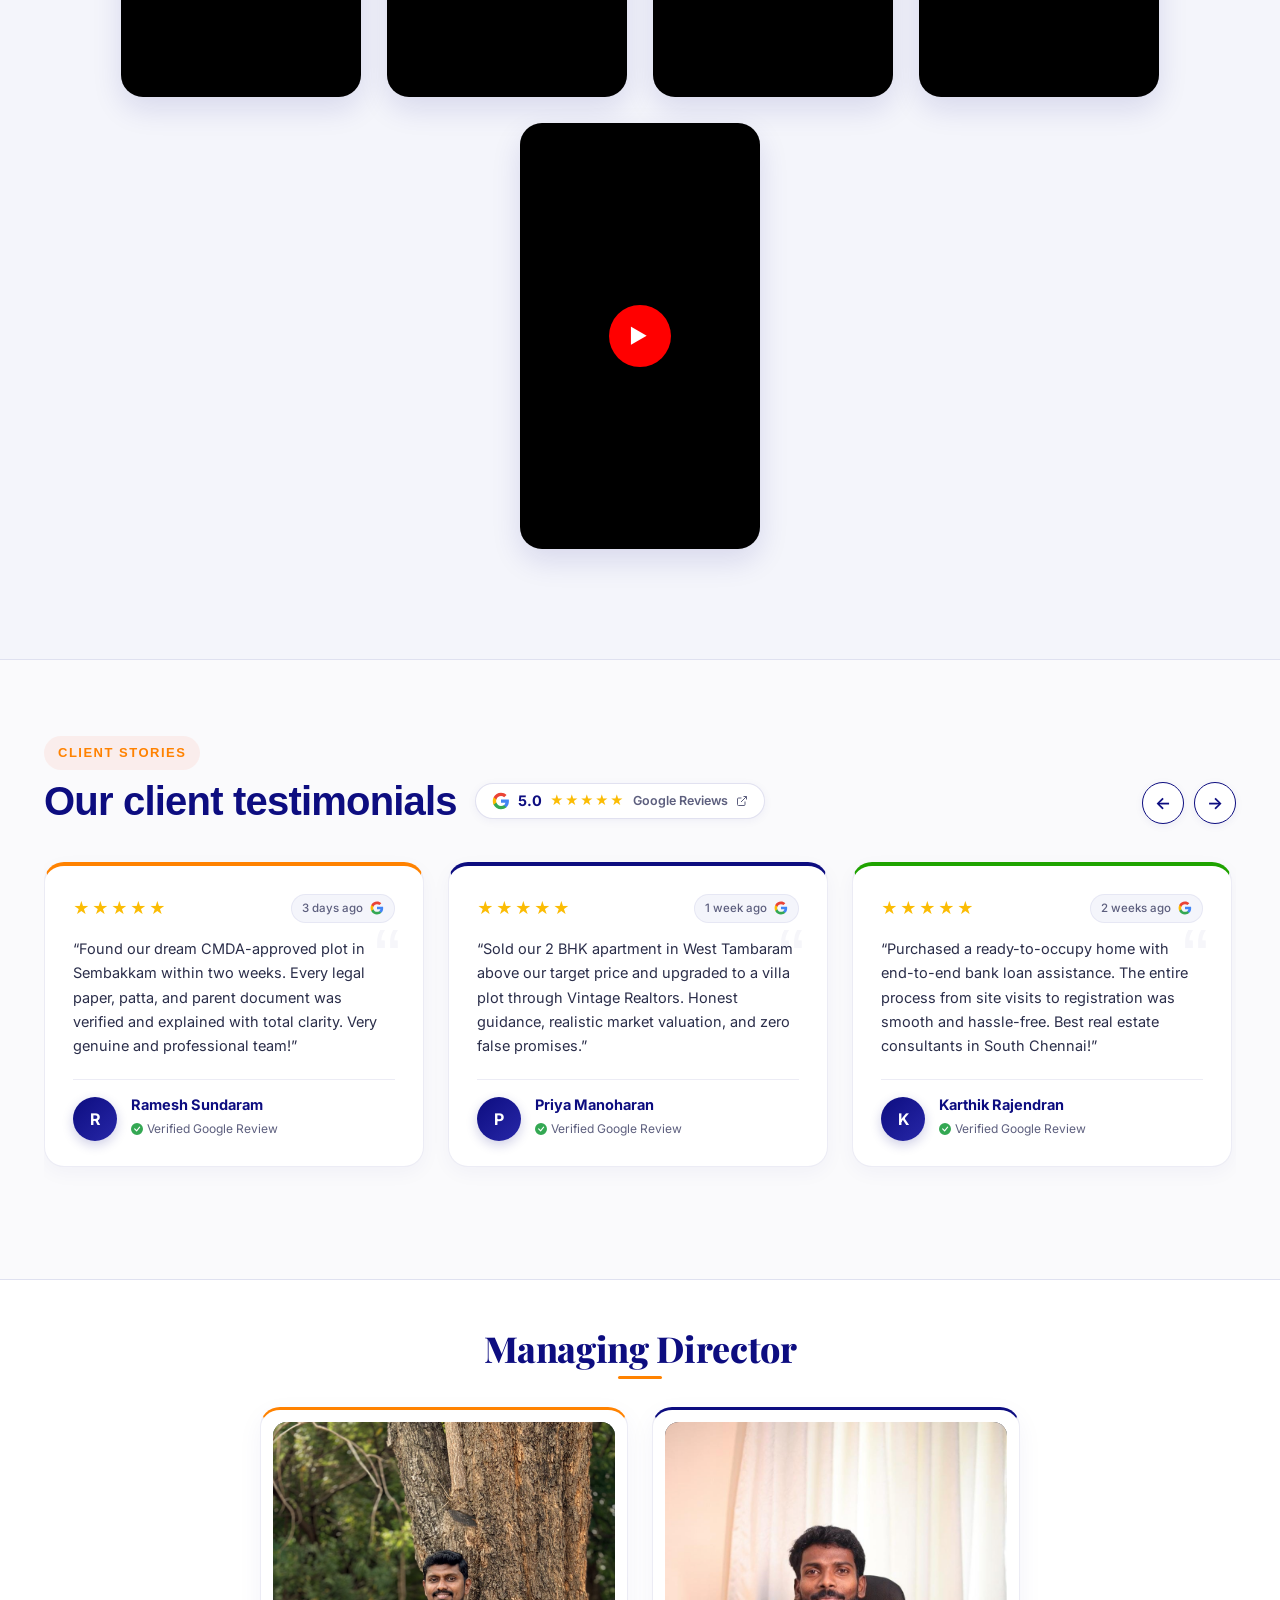
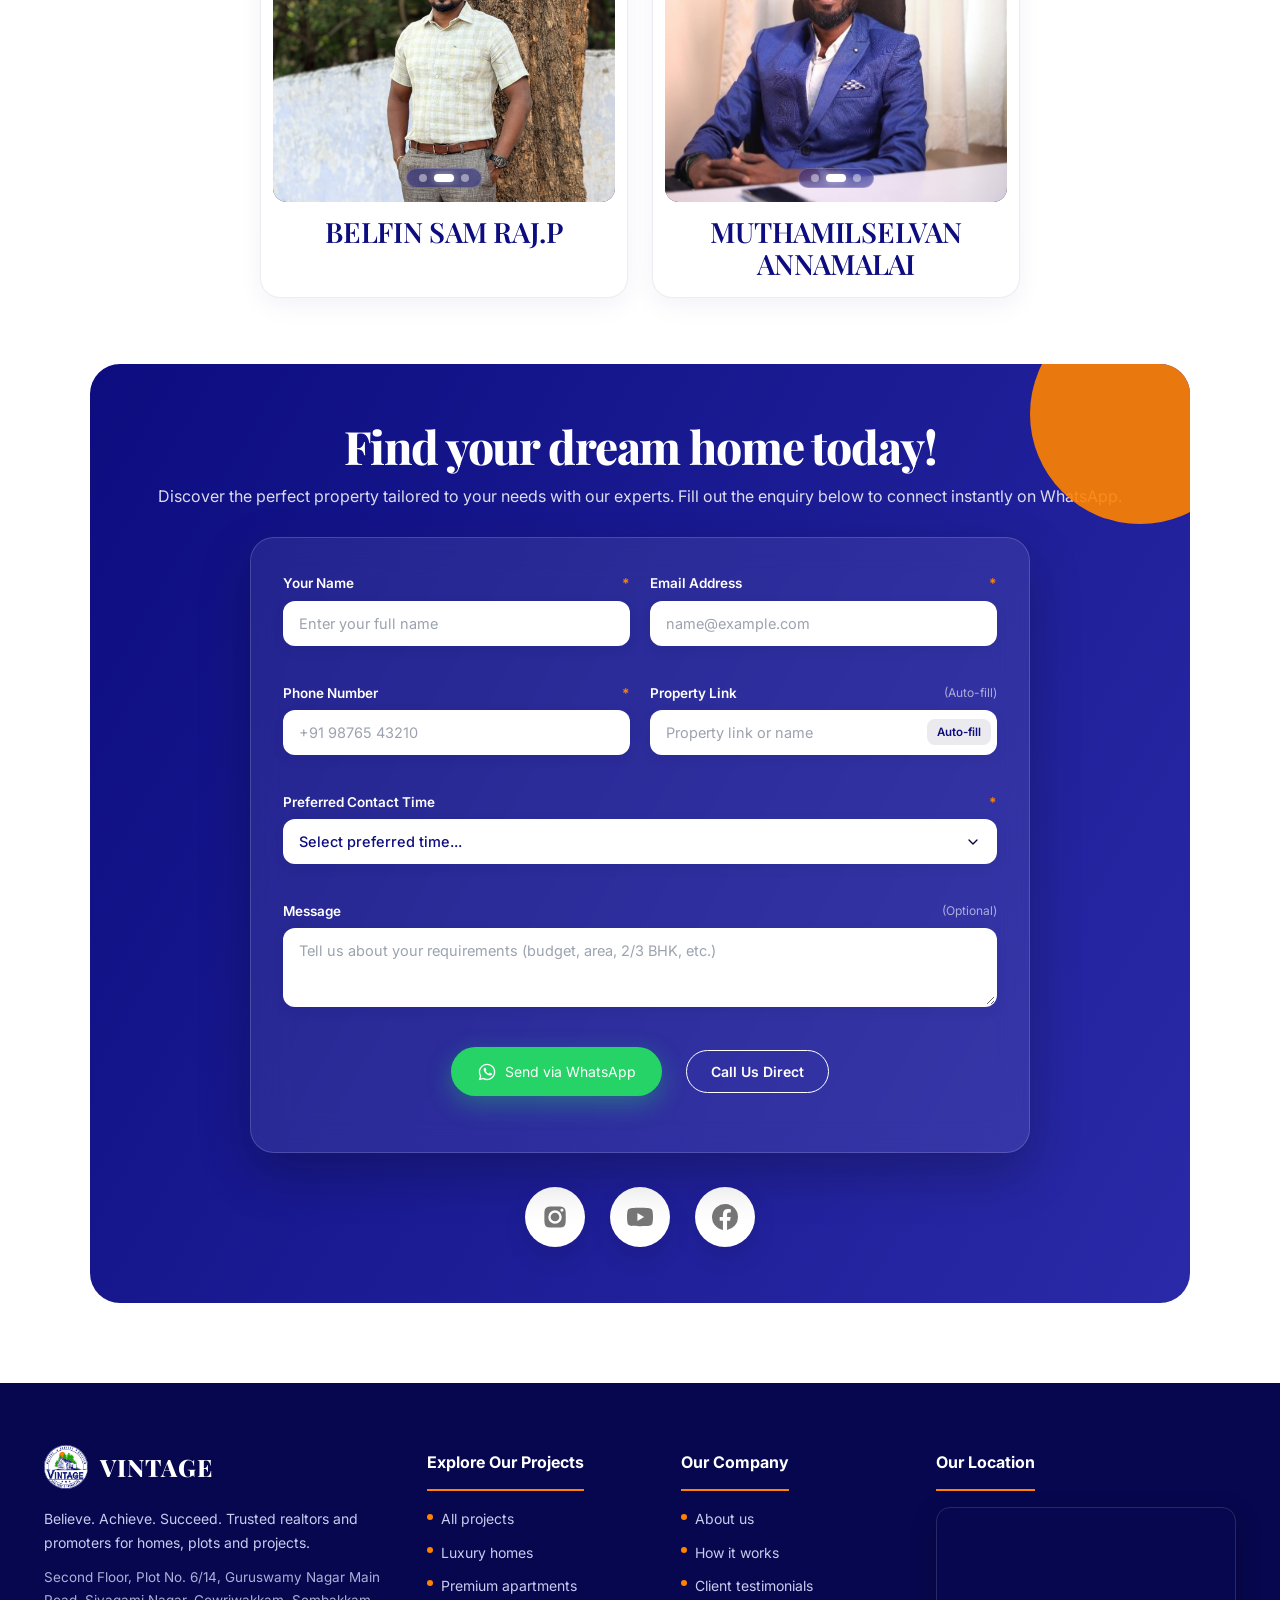
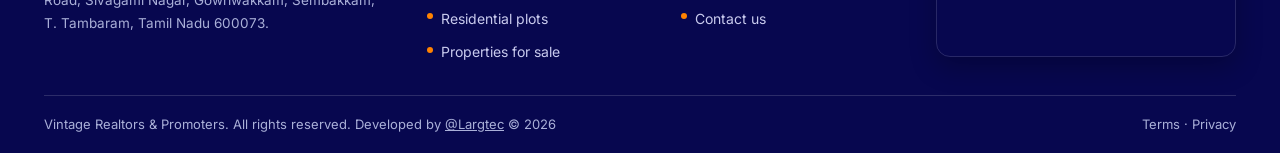
==== commit a70530f8: "Merge branch 'main' of https://github.com/sundar-online/Vintage" ====
--- a/index.html
+++ b/index.html
@@ -126,7 +126,7 @@
         <li><a href="#how" class="nav-link">How it works</a></li>
         <li><a href="#projects" class="nav-link">Projects</a></li>
         <li><a href="#reviews" class="nav-link">Reviews</a></li>
-        <li><a href="./scrolling.html" class="nav-link">Scrolling</a></li>
+        <li><a href="./Scrolling.html" class="nav-link">Scrolling</a></li>
       </ul>
       <div class="nav-actions">
         <a href="#contact" class="btn contact-btn">Contact us ↗</a>
@@ -915,4 +915,4 @@
   <script src="./js/script.js"></script>
 </body>
 
-</html>+</html>
